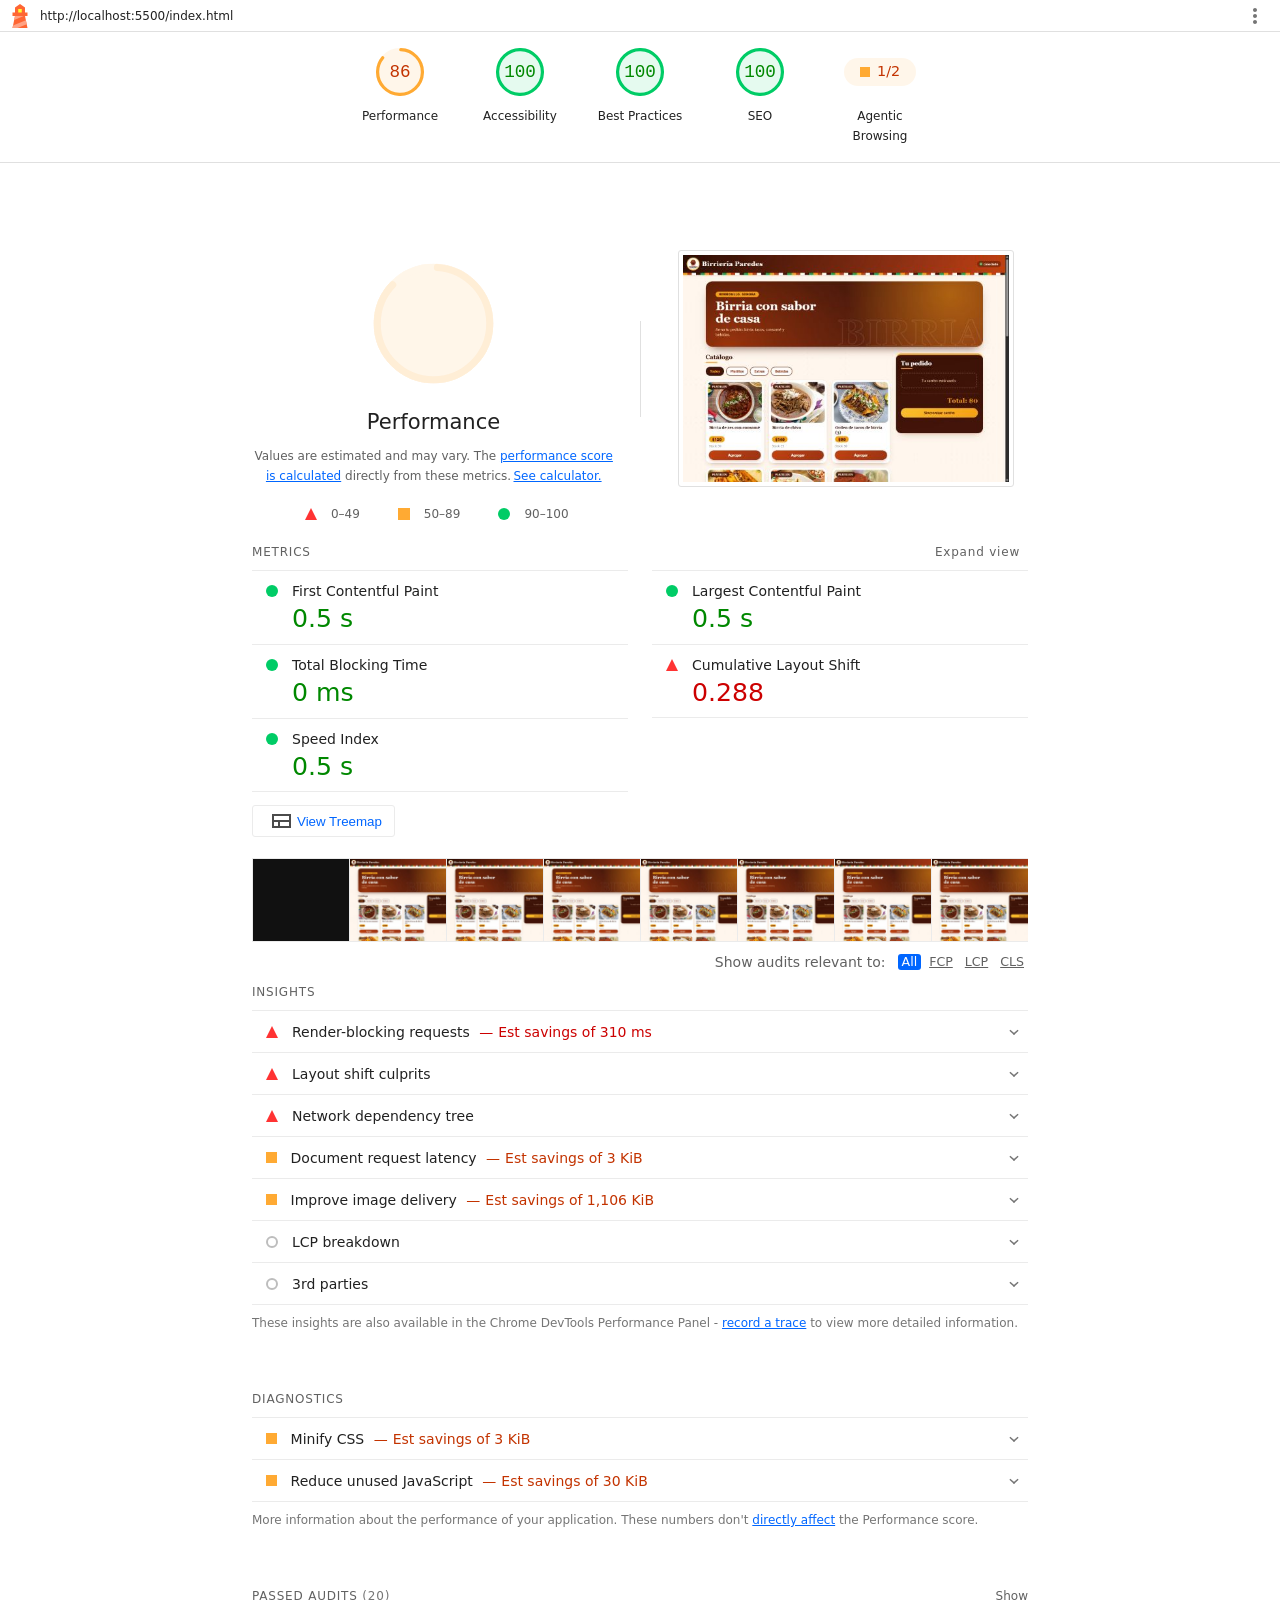
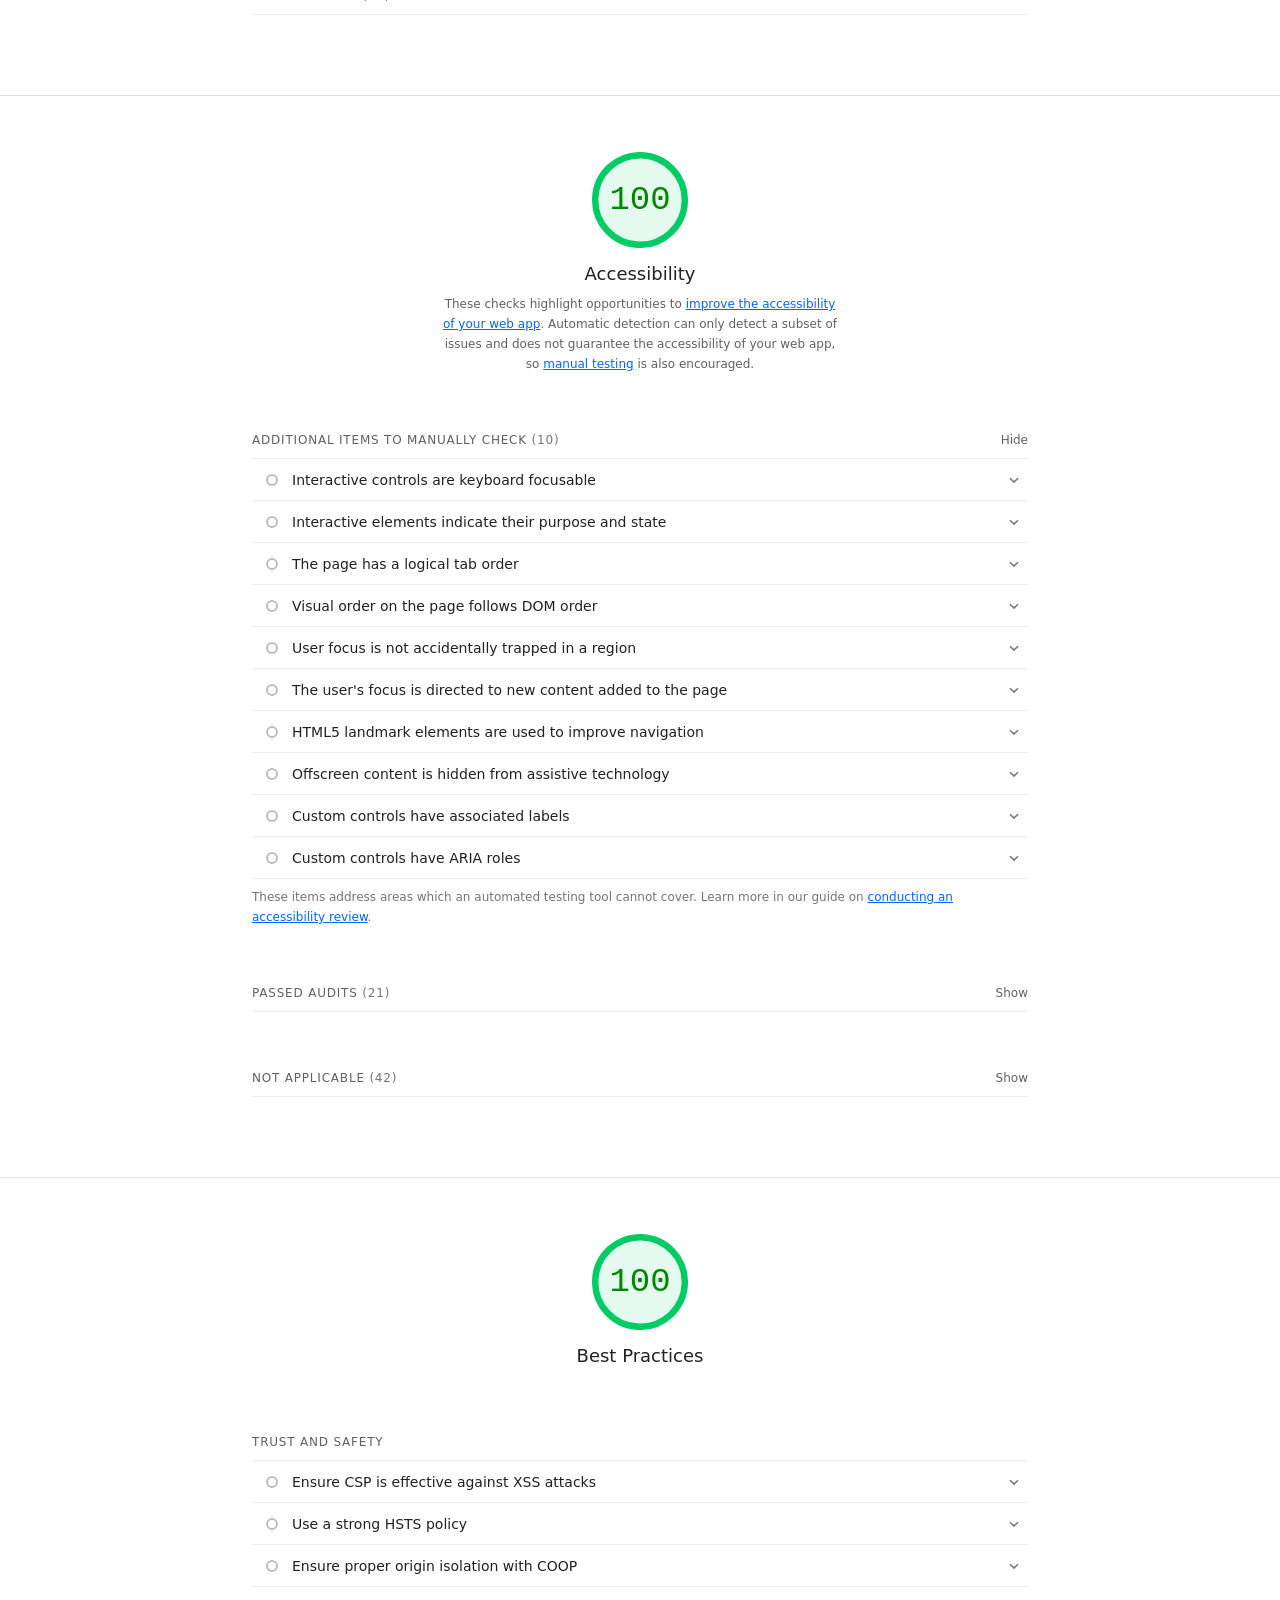
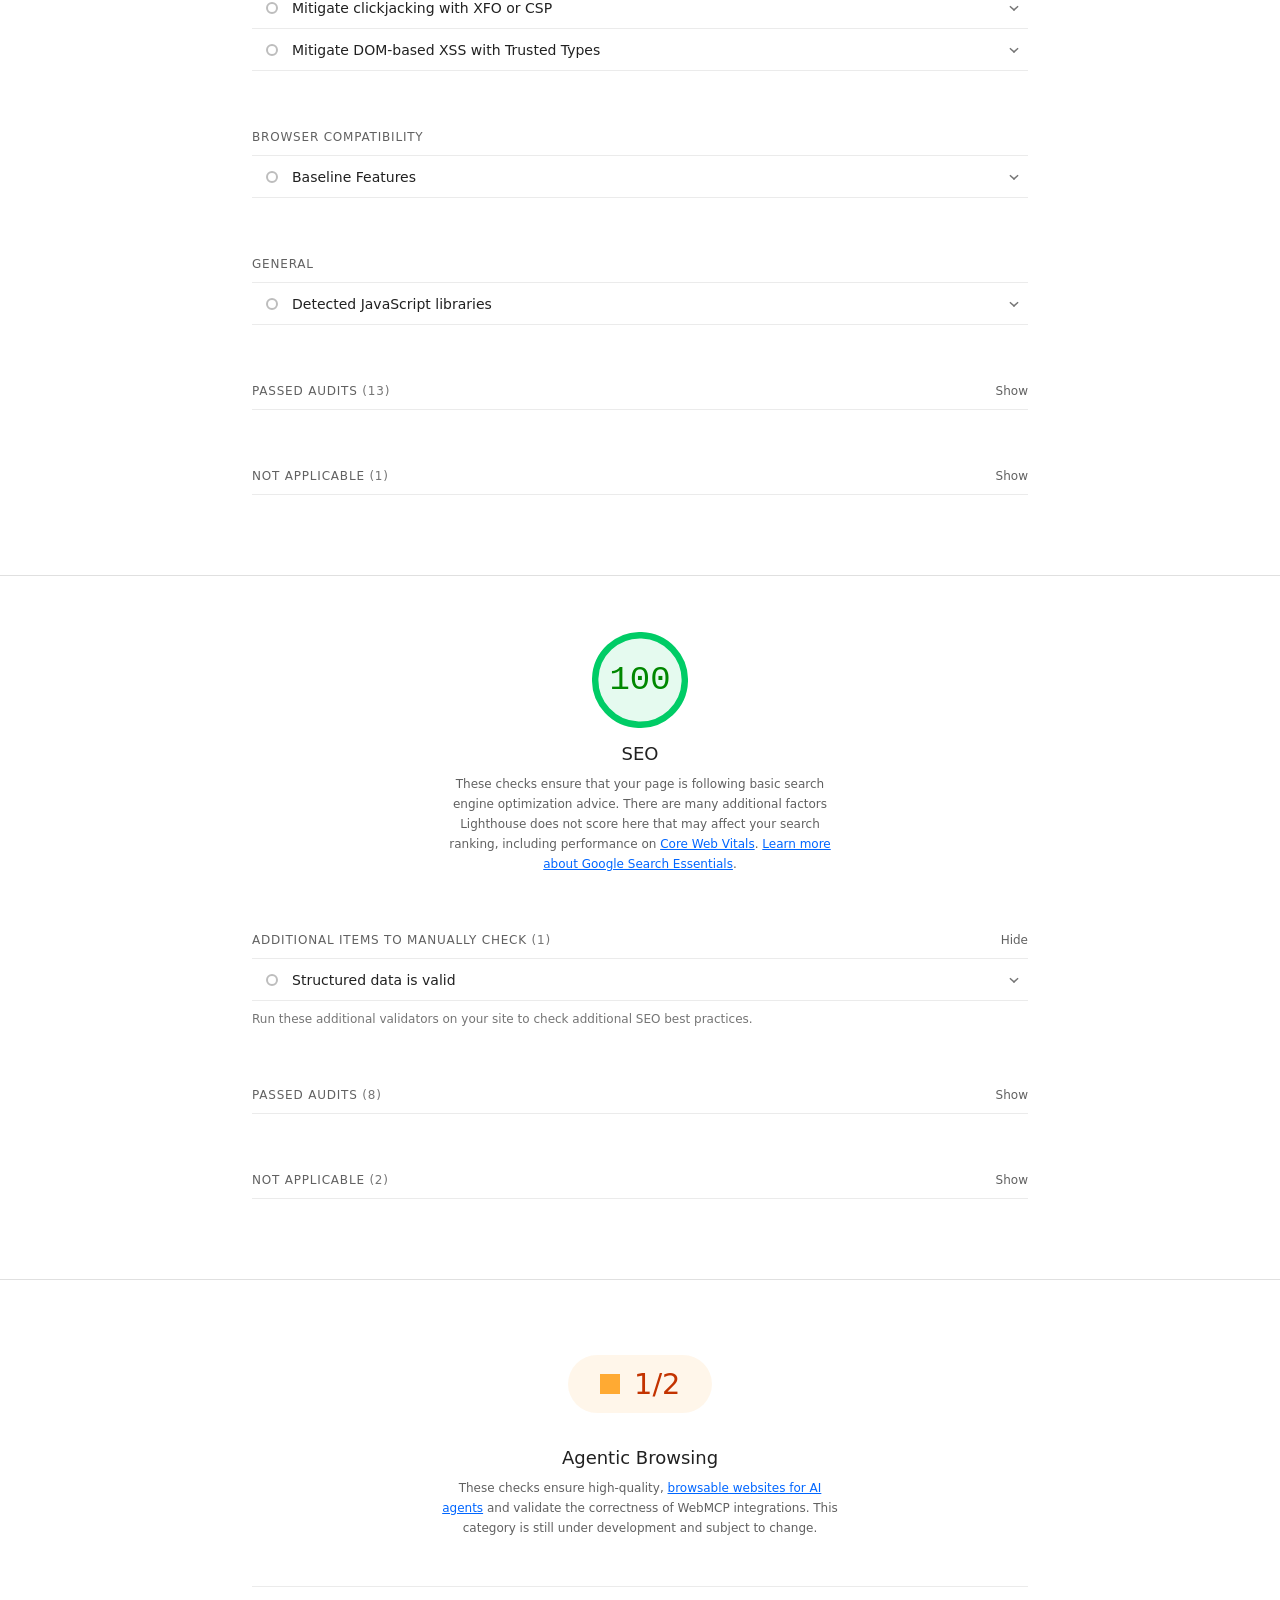
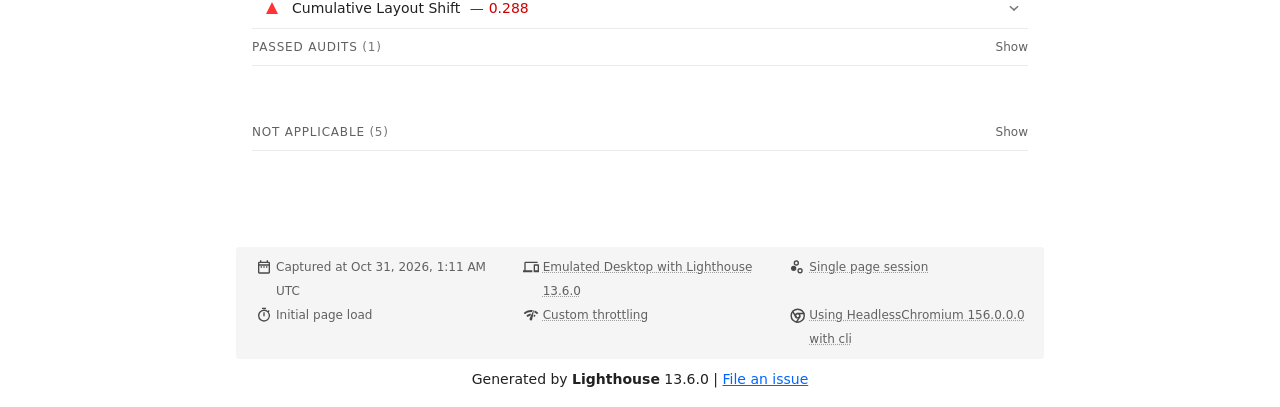
==== docs/lighthouse-escritorio.html @ 7cceaadb "Avance 4 - PAREDES MIRANDA BRYAN HUMBERTO: reportes de Lighthouse en celular y escritorio" ====
<!--
@license
Copyright 2018 Google LLC
SPDX-License-Identifier: Apache-2.0
-->
<!doctype html>
<html lang="en">
<head>
  <meta charset="utf-8">
  <meta name="viewport" content="width=device-width, initial-scale=1, minimum-scale=1">
  <link rel="icon" href='data:image/svg+xml;utf8,<svg fill="none" xmlns="http://www.w3.org/2000/svg" viewBox="0 0 48 48"><path d="m14 7 10-7 10 7v10h5v7h-5l5 24H9l5-24H9v-7h5V7Z" fill="%23F63"/><path d="M31.561 24H14l-1.689 8.105L31.561 24ZM18.983 48H9l1.022-4.907L35.723 32.27l1.663 7.98L18.983 48Z" fill="%23FFA385"/><path fill="%23FF3" d="M20.5 10h7v7h-7z"/></svg>'>
  <title>Lighthouse Report</title>
  <style>body {margin: 0}</style>
</head>
<body>
  <noscript>Lighthouse report requires JavaScript. Please enable.</noscript>

  <div id="lh-log"></div>

  <script>window.__LIGHTHOUSE_JSON__ = {"lighthouseVersion":"13.6.0","requestedUrl":"http://localhost:5500/index.html","mainDocumentUrl":"http://localhost:5500/index.html","finalDisplayedUrl":"http://localhost:5500/index.html","finalUrl":"http://localhost:5500/index.html","fetchTime":"2026-10-31T01:11:30.238Z","gatherMode":"navigation","runWarnings":[],"userAgent":"Mozilla/5.0 (Windows NT 10.0; Win64; x64) AppleWebKit/537.36 (KHTML, like Gecko) HeadlessChrome/156.0.0.0 Safari/537.36","environment":{"networkUserAgent":"Mozilla/5.0 (Macintosh; Intel Mac OS X 10_15_7) AppleWebKit/537.36 (KHTML, like Gecko) Chrome/156.0.0.0 Safari/537.36","hostUserAgent":"Mozilla/5.0 (Windows NT 10.0; Win64; x64) AppleWebKit/537.36 (KHTML, like Gecko) HeadlessChrome/156.0.0.0 Safari/537.36","benchmarkIndex":3182.5,"credits":{"axe-core":"4.14.0","ard":"0.91 (f073b1e)"}},"audits":{"is-on-https":{"id":"is-on-https","title":"Uses HTTPS","description":"All sites should be protected with HTTPS, even ones that don't handle sensitive data. This includes avoiding [mixed content](https://developers.google.com/web/fundamentals/security/prevent-mixed-content/what-is-mixed-content), where some resources are loaded over HTTP despite the initial request being served over HTTPS. HTTPS prevents intruders from tampering with or passively listening in on the communications between your app and your users, and is a prerequisite for HTTP/2 and many new web platform APIs. [Learn more about HTTPS](https://developer.chrome.com/docs/lighthouse/pwa/is-on-https/).","score":1,"scoreDisplayMode":"binary","details":{"type":"table","headings":[{"key":"url","valueType":"url","label":"Insecure URL"},{"key":"resolution","valueType":"text","label":"Request Resolution"}],"items":[]}},"redirects-http":{"id":"redirects-http","title":"Redirects HTTP traffic to HTTPS","description":"Make sure that you redirect all HTTP traffic to HTTPS in order to enable secure web features for all your users. [Learn more](https://developer.chrome.com/docs/lighthouse/pwa/redirects-http/).","score":null,"scoreDisplayMode":"notApplicable"},"first-contentful-paint":{"id":"first-contentful-paint","title":"First Contentful Paint","description":"First Contentful Paint marks the time at which the first text or image is painted. [Learn more about the First Contentful Paint metric](https://developer.chrome.com/docs/lighthouse/performance/first-contentful-paint/).","score":1,"scoreDisplayMode":"numeric","numericValue":492.77880000000005,"numericUnit":"millisecond","displayValue":"0.5 s","scoringOptions":{"p10":934,"median":1600}},"largest-contentful-paint":{"id":"largest-contentful-paint","title":"Largest Contentful Paint","description":"Largest Contentful Paint marks the time at which the largest text or image is painted. [Learn more about the Largest Contentful Paint metric](https://developer.chrome.com/docs/lighthouse/performance/lighthouse-largest-contentful-paint/)","score":1,"scoreDisplayMode":"numeric","numericValue":492.77880000000005,"numericUnit":"millisecond","displayValue":"0.5 s","scoringOptions":{"p10":1200,"median":2400}},"speed-index":{"id":"speed-index","title":"Speed Index","description":"Speed Index shows how quickly the contents of a page are visibly populated. [Learn more about the Speed Index metric](https://developer.chrome.com/docs/lighthouse/performance/speed-index/).","score":1,"scoreDisplayMode":"numeric","numericValue":492.79566125189876,"numericUnit":"millisecond","displayValue":"0.5 s","scoringOptions":{"p10":1311,"median":2300}},"screenshot-thumbnails":{"id":"screenshot-thumbnails","title":"Screenshot Thumbnails","description":"This is what the load of your site looked like.","score":1,"scoreDisplayMode":"informative","details":{"type":"filmstrip","scale":3000,"items":[{"timing":375,"timestamp":74925740982,"data":"[data-uri]"},{"timing":750,"timestamp":74926115982,"data":"[data-uri]"},{"timing":1125,"timestamp":74926490982,"data":"[data-uri]"},{"timing":1500,"timestamp":74926865982,"data":"[data-uri]"},{"timing":1875,"timestamp":74927240982,"data":"[data-uri]"},{"timing":2250,"timestamp":74927615982,"data":"[data-uri]"},{"timing":2625,"timestamp":74927990982,"data":"[data-uri]"},{"timing":3000,"timestamp":74928365982,"data":"[data-uri]"}]}},"final-screenshot":{"id":"final-screenshot","title":"Final Screenshot","description":"The last screenshot captured of the pageload.","score":1,"scoreDisplayMode":"informative","details":{"type":"screenshot","timing":602,"timestamp":74925967998,"data":"[data-uri]"}},"total-blocking-time":{"id":"total-blocking-time","title":"Total Blocking Time","description":"Sum of all time periods between FCP and Time to Interactive, when task length exceeded 50ms, expressed in milliseconds. [Learn more about the Total Blocking Time metric](https://developer.chrome.com/docs/lighthouse/performance/lighthouse-total-blocking-time/).","score":1,"scoreDisplayMode":"numeric","numericValue":0,"numericUnit":"millisecond","displayValue":"0 ms","scoringOptions":{"p10":150,"median":350}},"max-potential-fid":{"id":"max-potential-fid","title":"Max Potential First Input Delay","description":"The maximum potential First Input Delay that your users could experience is the duration of the longest task. [Learn more about the Maximum Potential First Input Delay metric](https://developer.chrome.com/docs/lighthouse/performance/lighthouse-max-potential-fid/).","score":1,"scoreDisplayMode":"numeric","numericValue":17,"numericUnit":"millisecond","displayValue":"20 ms"},"cumulative-layout-shift":{"id":"cumulative-layout-shift","title":"Cumulative Layout Shift","description":"Cumulative Layout Shift measures the movement of visible elements within the viewport. [Learn more about the Cumulative Layout Shift metric](https://web.dev/articles/cls).","score":0.42,"scoreDisplayMode":"numeric","numericValue":0.2875017929715515,"numericUnit":"unitless","displayValue":"0.288","scoringOptions":{"p10":0.1,"median":0.25},"details":{"type":"debugdata","items":[{"cumulativeLayoutShiftMainFrame":0.2875017929715515,"newEngineResult":{"cumulativeLayoutShift":0.2875017929715515,"cumulativeLayoutShiftMainFrame":0.2875017929715515},"newEngineResultDiffered":false}]}},"errors-in-console":{"id":"errors-in-console","title":"No browser errors logged to the console","description":"Errors logged to the console indicate unresolved problems. They can come from network request failures and other browser concerns. [Learn more about this errors in console diagnostic audit](https://developer.chrome.com/docs/lighthouse/best-practices/errors-in-console/)","score":1,"scoreDisplayMode":"binary","details":{"type":"table","headings":[{"key":"sourceLocation","valueType":"source-location","label":"Source"},{"key":"description","valueType":"code","label":"Description"}],"items":[]}},"server-response-time":{"id":"server-response-time","title":"Initial server response time was short","description":"Keep the server response time for the main document short because all other requests depend on it. [Learn more about the Time to First Byte metric](https://developer.chrome.com/docs/lighthouse/performance/time-to-first-byte/).","score":1,"scoreDisplayMode":"metricSavings","numericValue":1,"numericUnit":"millisecond","displayValue":"Root document took 0 ms","metricSavings":{"FCP":0,"LCP":0},"details":{"type":"opportunity","headings":[{"key":"url","valueType":"url","label":"URL"},{"key":"responseTime","valueType":"timespanMs","label":"Time Spent"}],"items":[{"url":"http://localhost:5500/index.html","responseTime":1}],"overallSavingsMs":0},"guidanceLevel":1},"interactive":{"id":"interactive","title":"Time to Interactive","description":"Time to Interactive is the amount of time it takes for the page to become fully interactive. [Learn more about the Time to Interactive metric](https://developer.chrome.com/docs/lighthouse/performance/interactive/).","score":1,"scoreDisplayMode":"numeric","numericValue":492.7788000000001,"numericUnit":"millisecond","displayValue":"0.5 s"},"user-timings":{"id":"user-timings","title":"User Timing marks and measures","description":"Consider instrumenting your app with the User Timing API to measure your app's real-world performance during key user experiences. [Learn more about User Timing marks](https://developer.chrome.com/docs/lighthouse/performance/user-timings/).","score":null,"scoreDisplayMode":"notApplicable","details":{"type":"table","headings":[{"key":"name","valueType":"text","label":"Name"},{"key":"timingType","valueType":"text","label":"Type"},{"key":"startTime","valueType":"ms","granularity":0.01,"label":"Start Time"},{"key":"duration","valueType":"ms","granularity":0.01,"label":"Duration"}],"items":[]},"guidanceLevel":2},"redirects":{"id":"redirects","title":"Avoid multiple page redirects","description":"Redirects introduce additional delays before the page can be loaded. [Learn how to avoid page redirects](https://developer.chrome.com/docs/lighthouse/performance/redirects/).","score":1,"scoreDisplayMode":"metricSavings","numericValue":0,"numericUnit":"millisecond","displayValue":"","metricSavings":{"LCP":0,"FCP":0},"details":{"type":"opportunity","headings":[],"items":[],"overallSavingsMs":0},"guidanceLevel":2},"image-aspect-ratio":{"id":"image-aspect-ratio","title":"Displays images with correct aspect ratio","description":"Image display dimensions should match natural aspect ratio. [Learn more about image aspect ratio](https://developer.chrome.com/docs/lighthouse/best-practices/image-aspect-ratio/).","score":1,"scoreDisplayMode":"binary","details":{"type":"table","headings":[{"key":"node","valueType":"node","label":""},{"key":"url","valueType":"url","label":"URL"},{"key":"displayedAspectRatio","valueType":"text","label":"Aspect Ratio (Displayed)"},{"key":"actualAspectRatio","valueType":"text","label":"Aspect Ratio (Actual)"}],"items":[]}},"image-size-responsive":{"id":"image-size-responsive","title":"Serves images with appropriate resolution","description":"Image natural dimensions should be proportional to the display size and the pixel ratio to maximize image clarity. [Learn how to provide responsive images](https://web.dev/articles/serve-responsive-images).","score":1,"scoreDisplayMode":"binary","details":{"type":"table","headings":[{"key":"node","valueType":"node","label":""},{"key":"url","valueType":"url","label":"URL"},{"key":"displayedSize","valueType":"text","label":"Displayed size"},{"key":"actualSize","valueType":"text","label":"Actual size"},{"key":"expectedSize","valueType":"text","label":"Expected size"}],"items":[]}},"deprecations":{"id":"deprecations","title":"Avoids deprecated APIs","description":"Deprecated APIs will eventually be removed from the browser. [Learn more about deprecated APIs](https://developer.chrome.com/docs/lighthouse/best-practices/deprecations/).","score":1,"scoreDisplayMode":"binary","details":{"type":"table","headings":[{"key":"value","valueType":"text","label":"Deprecation / Warning"},{"key":"source","valueType":"source-location","label":"Source"}],"items":[]}},"third-party-cookies":{"id":"third-party-cookies","title":"Avoids third-party cookies","description":"Third-party cookies may be blocked in some contexts. [Learn more about preparing for third-party cookie restrictions](https://privacysandbox.google.com/cookies/prepare/overview).","score":1,"scoreDisplayMode":"binary","details":{"type":"table","headings":[{"key":"name","valueType":"text","label":"Name"},{"key":"url","valueType":"url","label":"URL"}],"items":[]}},"mainthread-work-breakdown":{"id":"mainthread-work-breakdown","title":"Minimizes main-thread work","description":"Consider reducing the time spent parsing, compiling and executing JS. You may find delivering smaller JS payloads helps with this. [Learn how to minimize main-thread work](https://developer.chrome.com/docs/lighthouse/performance/mainthread-work-breakdown/)","score":1,"scoreDisplayMode":"metricSavings","numericValue":152.61800000000017,"numericUnit":"millisecond","displayValue":"0.2 s","metricSavings":{"TBT":0},"details":{"type":"table","headings":[{"key":"groupLabel","valueType":"text","label":"Category"},{"key":"duration","valueType":"ms","granularity":1,"label":"Time Spent"}],"items":[{"group":"other","groupLabel":"Other","duration":63.13600000000015},{"group":"styleLayout","groupLabel":"Style & Layout","duration":34.181},{"group":"scriptEvaluation","groupLabel":"Script Evaluation","duration":33.597000000000016},{"group":"paintCompositeRender","groupLabel":"Rendering","duration":9.442000000000004},{"group":"parseHTML","groupLabel":"Parse HTML & CSS","duration":8.500999999999996},{"group":"scriptParseCompile","groupLabel":"Script Parsing & Compilation","duration":3.760999999999999}],"sortedBy":["duration"]},"guidanceLevel":1},"bootup-time":{"id":"bootup-time","title":"JavaScript execution time","description":"Consider reducing the time spent parsing, compiling, and executing JS. You may find delivering smaller JS payloads helps with this. [Learn how to reduce Javascript execution time](https://developer.chrome.com/docs/lighthouse/performance/bootup-time/).","score":1,"scoreDisplayMode":"metricSavings","numericValue":15.701999999999998,"numericUnit":"millisecond","displayValue":"0.0 s","metricSavings":{"TBT":0},"details":{"type":"table","headings":[{"key":"url","valueType":"url","label":"URL"},{"key":"total","granularity":1,"valueType":"ms","label":"Total CPU Time"},{"key":"scripting","granularity":1,"valueType":"ms","label":"Script Evaluation"},{"key":"scriptParseCompile","granularity":1,"valueType":"ms","label":"Script Parse"}],"items":[{"url":"http://localhost:5500/index.html","total":64.468,"scripting":7.085999999999999,"scriptParseCompile":0.403},{"url":"Unattributable","total":57.27300000000015,"scripting":8.213,"scriptParseCompile":0}],"summary":{"wastedMs":15.701999999999998},"sortedBy":["total"]},"guidanceLevel":1},"diagnostics":{"id":"diagnostics","title":"Diagnostics","description":"Collection of useful page vitals.","score":1,"scoreDisplayMode":"informative","details":{"type":"debugdata","items":[{"numRequests":29,"numScripts":6,"numStylesheets":2,"numFonts":0,"numTasks":538,"numTasksOver10ms":3,"numTasksOver25ms":1,"numTasksOver50ms":0,"numTasksOver100ms":0,"numTasksOver500ms":0,"rtt":0.06255,"throughput":189709336.493971,"maxRtt":38.018,"maxServerLatency":13.100000000000001,"totalByteWeight":1308781,"totalTaskTime":152.618,"mainDocumentTransferSize":5152}]}},"network-requests":{"id":"network-requests","title":"Network Requests","description":"Lists the network requests that were made during page load.","score":1,"scoreDisplayMode":"informative","details":{"type":"table","headings":[{"key":"url","valueType":"url","label":"URL"},{"key":"protocol","valueType":"text","label":"Protocol"},{"key":"networkRequestTime","valueType":"ms","granularity":1,"label":"Network Request Time"},{"key":"networkEndTime","valueType":"ms","granularity":1,"label":"Network End Time"},{"key":"transferSize","valueType":"bytes","displayUnit":"kb","granularity":1,"label":"Transfer Size"},{"key":"resourceSize","valueType":"bytes","displayUnit":"kb","granularity":1,"label":"Resource Size"},{"key":"statusCode","valueType":"text","label":"Status Code"},{"key":"mimeType","valueType":"text","label":"MIME Type"},{"key":"resourceType","valueType":"text","label":"Resource Type"}],"items":[{"url":"http://localhost:5500/index.html","sessionTargetType":"page","protocol":"http/1.1","cache":"none","rendererStartTime":0,"networkRequestTime":1.4589999914169312,"networkEndTime":3.968999996781349,"finished":true,"transferSize":5152,"resourceSize":4858,"statusCode":200,"mimeType":"text/html","resourceType":"Document","priority":"VeryHigh","experimentalFromMainFrame":true,"entity":"localhost"},{"url":"http://localhost:5500/css/estilos.css","sessionTargetType":"page","protocol":"http/1.1","cache":"none","rendererStartTime":17.27199998497963,"networkRequestTime":21.99999998509884,"networkEndTime":29.045999988913536,"finished":true,"transferSize":12326,"resourceSize":12031,"statusCode":200,"mimeType":"text/css","resourceType":"Stylesheet","priority":"VeryHigh","experimentalFromMainFrame":true,"entity":"localhost"},{"url":"https://cdnjs.cloudflare.com/ajax/libs/leaflet/1.9.4/leaflet.min.css","sessionTargetType":"page","protocol":"h3","cache":"none","rendererStartTime":17.931999996304512,"networkRequestTime":22.54899999499321,"networkEndTime":133.55399999022484,"finished":true,"transferSize":2873,"resourceSize":10879,"statusCode":200,"mimeType":"text/css","resourceType":"Stylesheet","priority":"VeryHigh","experimentalFromMainFrame":true,"entity":"Cloudflare CDN"},{"url":"http://localhost:5500/img/logo.png","sessionTargetType":"page","protocol":"http/1.1","cache":"none","rendererStartTime":18.08900000154972,"networkRequestTime":22.773999989032745,"networkEndTime":36.29999998211861,"finished":true,"transferSize":97263,"resourceSize":96981,"statusCode":200,"mimeType":"image/png","resourceType":"Image","priority":"Medium","experimentalFromMainFrame":true,"entity":"localhost"},{"url":"http://localhost:5500/js/carrito.js","sessionTargetType":"page","protocol":"http/1.1","cache":"none","rendererStartTime":18.320999994874,"networkRequestTime":23.020999997854233,"networkEndTime":36.17499999701977,"finished":true,"transferSize":5089,"resourceSize":4781,"statusCode":200,"mimeType":"application/javascript","resourceType":"Script","priority":"Medium","experimentalFromMainFrame":true,"entity":"localhost"},{"url":"http://localhost:5500/js/csr.js","sessionTargetType":"page","protocol":"http/1.1","cache":"none","rendererStartTime":18.451999992132187,"networkRequestTime":29.251999989151955,"networkEndTime":52.50299999117851,"finished":true,"transferSize":3052,"resourceSize":2745,"statusCode":200,"mimeType":"application/javascript","resourceType":"Script","priority":"Medium","experimentalFromMainFrame":true,"entity":"localhost"},{"url":"http://localhost:5500/js/notificaciones.js","sessionTargetType":"page","protocol":"http/1.1","cache":"none","rendererStartTime":18.690999999642372,"networkRequestTime":29.585999995470047,"networkEndTime":53.75399997830391,"finished":true,"transferSize":1768,"resourceSize":1461,"statusCode":200,"mimeType":"application/javascript","resourceType":"Script","priority":"Medium","experimentalFromMainFrame":true,"entity":"localhost"},{"url":"https://cdnjs.cloudflare.com/ajax/libs/leaflet/1.9.4/leaflet.min.js","sessionTargetType":"page","protocol":"h3","cache":"none","rendererStartTime":18.747999995946884,"networkRequestTime":29.73199999332428,"networkEndTime":132.95799998939037,"finished":true,"transferSize":37533,"resourceSize":147171,"statusCode":200,"mimeType":"application/javascript","resourceType":"Script","priority":"Medium","experimentalFromMainFrame":true,"entity":"Cloudflare CDN"},{"url":"http://localhost:5500/js/geolocalizacion.js","sessionTargetType":"page","protocol":"http/1.1","cache":"none","rendererStartTime":18.83499999344349,"networkRequestTime":29.83399999141693,"networkEndTime":53.92899999022484,"finished":true,"transferSize":5479,"resourceSize":5171,"statusCode":200,"mimeType":"application/javascript","resourceType":"Script","priority":"Medium","experimentalFromMainFrame":true,"entity":"localhost"},{"url":"http://localhost:5500/js/app.js","sessionTargetType":"page","protocol":"http/1.1","cache":"none","rendererStartTime":18.88400000333786,"networkRequestTime":29.95099999010563,"networkEndTime":53.65499998629093,"finished":true,"transferSize":930,"resourceSize":624,"statusCode":200,"mimeType":"application/javascript","resourceType":"Script","priority":"Medium","experimentalFromMainFrame":true,"entity":"localhost"},{"url":"http://localhost:5500/manifest.json","sessionTargetType":"page","protocol":"http/1.1","cache":"none","rendererStartTime":36.380999997258186,"networkRequestTime":36.7039999961853,"networkEndTime":63.22299998998642,"finished":true,"transferSize":977,"resourceSize":677,"statusCode":200,"mimeType":"application/json","resourceType":"Manifest","priority":"Medium","experimentalFromMainFrame":true,"entity":"localhost"},{"url":"http://localhost:5500/catalogo.json","sessionTargetType":"page","protocol":"http/1.1","cache":"none","rendererStartTime":174.44399999082088,"networkRequestTime":174.9469999819994,"networkEndTime":178.70299999415874,"finished":true,"transferSize":2282,"resourceSize":1981,"statusCode":200,"mimeType":"application/json","resourceType":"Fetch","priority":"High","experimentalFromMainFrame":true,"entity":"localhost"},{"url":"http://localhost:5500/icons/icon-192.png","sessionTargetType":"page","protocol":"http/1.1","cache":"none","rendererStartTime":211.58599999547005,"networkRequestTime":212.09699998795986,"networkEndTime":215.4489999860525,"finished":true,"transferSize":14371,"resourceSize":14090,"statusCode":200,"mimeType":"image/png","resourceType":"Other","priority":"High","experimentalFromMainFrame":true,"entity":"localhost"},{"url":"http://localhost:5500/icons/icon-192.png","sessionTargetType":"page","protocol":"http/1.1","cache":"none","rendererStartTime":211.90999999642372,"networkRequestTime":212.3269999921322,"networkEndTime":216.62699998915195,"finished":true,"transferSize":243,"resourceSize":14090,"statusCode":200,"mimeType":"image/png","resourceType":"Other","priority":"High","experimentalFromMainFrame":true,"entity":"localhost"},{"url":"http://localhost:5500/img/birria-res.jpg","sessionTargetType":"page","protocol":"http/1.1","cache":"none","rendererStartTime":402.13400000333786,"networkRequestTime":402.5059999972582,"networkEndTime":425.4869999885559,"finished":true,"transferSize":159311,"resourceSize":159027,"statusCode":200,"mimeType":"image/jpeg","resourceType":"Image","priority":"High","experimentalFromMainFrame":true,"entity":"localhost"},{"url":"http://localhost:5500/img/birria-chivo.jpg","sessionTargetType":"page","protocol":"http/1.1","cache":"none","rendererStartTime":402.2319999784231,"networkRequestTime":402.70099999010563,"networkEndTime":425.3229999989271,"finished":true,"transferSize":152295,"resourceSize":152011,"statusCode":200,"mimeType":"image/jpeg","resourceType":"Image","priority":"High","experimentalFromMainFrame":true,"entity":"localhost"},{"url":"http://localhost:5500/img/tacos-birria.jpg","sessionTargetType":"page","protocol":"http/1.1","cache":"none","rendererStartTime":402.27399998903275,"networkRequestTime":403.4739999771118,"networkEndTime":406.3559999912977,"finished":true,"transferSize":243,"resourceSize":63202,"statusCode":200,"mimeType":"image/jpeg","resourceType":"Image","priority":"Low","experimentalFromMainFrame":true,"entity":"localhost"},{"url":"http://localhost:5500/img/quesabirria.jpg","sessionTargetType":"page","protocol":"http/1.1","cache":"none","rendererStartTime":402.3239999860525,"networkRequestTime":403.6369999945164,"networkEndTime":424.4849999845028,"finished":true,"transferSize":243,"resourceSize":51642,"statusCode":200,"mimeType":"image/jpeg","resourceType":"Image","priority":"High","experimentalFromMainFrame":true,"entity":"localhost"},{"url":"http://localhost:5500/img/tacos-dorados.jpg","sessionTargetType":"page","protocol":"http/1.1","cache":"none","rendererStartTime":402.3589999973774,"networkRequestTime":403.7660000026226,"networkEndTime":406.6299999952316,"finished":true,"transferSize":243,"resourceSize":59510,"statusCode":200,"mimeType":"image/jpeg","resourceType":"Image","priority":"Low","experimentalFromMainFrame":true,"entity":"localhost"},{"url":"http://localhost:5500/img/mulita.jpg","sessionTargetType":"page","protocol":"http/1.1","cache":"none","rendererStartTime":402.40499998629093,"networkRequestTime":403.8939999938011,"networkEndTime":410.71299999952316,"finished":true,"transferSize":30407,"resourceSize":30125,"statusCode":200,"mimeType":"image/jpeg","resourceType":"Image","priority":"High","experimentalFromMainFrame":true,"entity":"localhost"},{"url":"http://localhost:5500/img/burrito-birria.jpg","sessionTargetType":"page","protocol":"http/1.1","cache":"none","rendererStartTime":402.45299999415874,"networkRequestTime":406.54799999296665,"networkEndTime":432.3839999884367,"finished":true,"transferSize":43307,"resourceSize":43025,"statusCode":200,"mimeType":"image/jpeg","resourceType":"Image","priority":"Low","experimentalFromMainFrame":true,"entity":"localhost"},{"url":"http://localhost:5500/img/torta-birria.jpg","sessionTargetType":"page","protocol":"http/1.1","cache":"none","rendererStartTime":402.5389999896288,"networkRequestTime":406.7999999821186,"networkEndTime":410.97999998927116,"finished":true,"transferSize":243,"resourceSize":60332,"statusCode":200,"mimeType":"image/jpeg","resourceType":"Image","priority":"Low","experimentalFromMainFrame":true,"entity":"localhost"},{"url":"http://localhost:5500/img/consome.jpg","sessionTargetType":"page","protocol":"http/1.1","cache":"none","rendererStartTime":402.63799999654293,"networkRequestTime":410.90899999439716,"networkEndTime":438.766999989748,"finished":true,"transferSize":224115,"resourceSize":223831,"statusCode":200,"mimeType":"image/jpeg","resourceType":"Image","priority":"Low","experimentalFromMainFrame":true,"entity":"localhost"},{"url":"http://localhost:5500/img/frijoles-charros.jpg","sessionTargetType":"page","protocol":"http/1.1","cache":"none","rendererStartTime":402.723999992013,"networkRequestTime":411.16699999570847,"networkEndTime":433.74399998784065,"finished":true,"transferSize":59305,"resourceSize":59023,"statusCode":200,"mimeType":"image/jpeg","resourceType":"Image","priority":"Low","experimentalFromMainFrame":true,"entity":"localhost"},{"url":"http://localhost:5500/img/arroz.jpg","sessionTargetType":"page","protocol":"http/1.1","cache":"none","rendererStartTime":402.8830000013113,"networkRequestTime":424.6259999871254,"networkEndTime":434.16200000047684,"finished":true,"transferSize":53751,"resourceSize":53469,"statusCode":200,"mimeType":"image/jpeg","resourceType":"Image","priority":"Low","experimentalFromMainFrame":true,"entity":"localhost"},{"url":"http://localhost:5500/img/horchata.jpg","sessionTargetType":"page","protocol":"http/1.1","cache":"none","rendererStartTime":402.9560000002384,"networkRequestTime":425.5810000002384,"networkEndTime":438.95099999010563,"finished":true,"transferSize":157306,"resourceSize":157022,"statusCode":200,"mimeType":"image/jpeg","resourceType":"Image","priority":"Low","experimentalFromMainFrame":true,"entity":"localhost"},{"url":"http://localhost:5500/img/jamaica.jpg","sessionTargetType":"page","protocol":"http/1.1","cache":"none","rendererStartTime":403.0189999938011,"networkRequestTime":425.6309999972582,"networkEndTime":446.7309999912977,"finished":true,"transferSize":208132,"resourceSize":207848,"statusCode":200,"mimeType":"image/jpeg","resourceType":"Image","priority":"Low","experimentalFromMainFrame":true,"entity":"localhost"},{"url":"http://localhost:5500/img/refresco.jpg","sessionTargetType":"page","protocol":"http/1.1","cache":"none","rendererStartTime":403.07999999821186,"networkRequestTime":432.87699998915195,"networkEndTime":443.3719999939203,"finished":true,"transferSize":244,"resourceSize":82828,"statusCode":200,"mimeType":"image/jpeg","resourceType":"Image","priority":"Low","experimentalFromMainFrame":true,"entity":"localhost"},{"url":"http://localhost:5500/img/cerveza.jpg","sessionTargetType":"page","protocol":"http/1.1","cache":"none","rendererStartTime":403.1659999936819,"networkRequestTime":433.94499999284744,"networkEndTime":443.77199998497963,"finished":true,"transferSize":30298,"resourceSize":30016,"statusCode":200,"mimeType":"image/jpeg","resourceType":"Image","priority":"Low","experimentalFromMainFrame":true,"entity":"localhost"}],"debugData":{"type":"debugdata","networkStartTimeTs":74925366622.00002,"initiators":[{"type":"parser","url":"http://localhost:5500/index.html","lineNumber":11,"columnNumber":48},{"type":"parser","url":"http://localhost:5500/index.html","lineNumber":12,"columnNumber":101},{"type":"parser","url":"http://localhost:5500/index.html","lineNumber":18,"columnNumber":73},{"type":"parser","url":"http://localhost:5500/index.html","lineNumber":74,"columnNumber":30},{"type":"parser","url":"http://localhost:5500/index.html","lineNumber":75,"columnNumber":26},{"type":"parser","url":"http://localhost:5500/index.html","lineNumber":76,"columnNumber":37},{"type":"parser","url":"http://localhost:5500/index.html","lineNumber":77,"columnNumber":84},{"type":"parser","url":"http://localhost:5500/index.html","lineNumber":78,"columnNumber":38},{"type":"parser","url":"http://localhost:5500/index.html","lineNumber":79,"columnNumber":26},{"type":"parser","url":"http://localhost:5500/index.html","lineNumber":74,"columnNumber":39}]}}},"network-rtt":{"id":"network-rtt","title":"Network Round Trip Times","description":"Network round trip times (RTT) have a large impact on performance. If the RTT to an origin is high, it's an indication that servers closer to the user could improve performance. [Learn more about the Round Trip Time](https://hpbn.co/primer-on-latency-and-bandwidth/).","score":1,"scoreDisplayMode":"informative","numericValue":38.018,"numericUnit":"millisecond","displayValue":"40 ms","details":{"type":"table","headings":[{"key":"origin","valueType":"text","label":"URL"},{"key":"rtt","valueType":"ms","granularity":1,"label":"Time Spent"}],"items":[{"origin":"https://cdnjs.cloudflare.com","rtt":38.018},{"origin":"http://localhost:5500","rtt":0.06255}],"sortedBy":["rtt"]}},"network-server-latency":{"id":"network-server-latency","title":"Server Backend Latencies","description":"Server latencies can impact web performance. If the server latency of an origin is high, it's an indication the server is overloaded or has poor backend performance. [Learn more about server response time](https://hpbn.co/primer-on-web-performance/#analyzing-the-resource-waterfall).","score":1,"scoreDisplayMode":"informative","numericValue":13.100000000000001,"numericUnit":"millisecond","displayValue":"10 ms","details":{"type":"table","headings":[{"key":"origin","valueType":"text","label":"URL"},{"key":"serverResponseTime","valueType":"ms","granularity":1,"label":"Time Spent"}],"items":[{"origin":"https://cdnjs.cloudflare.com","serverResponseTime":13.100000000000001},{"origin":"http://localhost:5500","serverResponseTime":5.81245}],"sortedBy":["serverResponseTime"]}},"main-thread-tasks":{"id":"main-thread-tasks","title":"Tasks","description":"Lists the toplevel main thread tasks that executed during page load.","score":1,"scoreDisplayMode":"informative","details":{"type":"table","headings":[{"key":"startTime","valueType":"ms","granularity":1,"label":"Start Time"},{"key":"duration","valueType":"ms","granularity":1,"label":"End Time"}],"items":[{"duration":19.401,"startTime":7.597},{"duration":5.849,"startTime":30.951},{"duration":32.399,"startTime":136.761},{"duration":16.814,"startTime":173.754},{"duration":6.121,"startTime":192.441},{"duration":5.804,"startTime":206.226},{"duration":7.025,"startTime":397.197},{"duration":6.721,"startTime":409.968},{"duration":5.451,"startTime":486.236}]}},"metrics":{"id":"metrics","title":"Metrics","description":"Collects all available metrics.","score":1,"scoreDisplayMode":"informative","numericValue":493,"numericUnit":"millisecond","details":{"type":"debugdata","items":[{"firstContentfulPaint":493,"largestContentfulPaint":493,"interactive":493,"speedIndex":493,"totalBlockingTime":0,"maxPotentialFID":17,"cumulativeLayoutShift":0.2875017929715515,"cumulativeLayoutShiftMainFrame":0.2875017929715515,"timeToFirstByte":126,"observedTimeOrigin":0,"observedTimeOriginTs":74925365982,"observedNavigationStart":0,"observedNavigationStartTs":74925365982,"observedFirstPaint":401,"observedFirstPaintTs":74925766735,"observedFirstContentfulPaint":401,"observedFirstContentfulPaintTs":74925766735,"observedFirstContentfulPaintAllFrames":401,"observedFirstContentfulPaintAllFramesTs":74925766735,"observedLargestContentfulPaint":401,"observedLargestContentfulPaintTs":74925766735,"observedLargestContentfulPaintAllFrames":401,"observedLargestContentfulPaintAllFramesTs":74925766735,"observedTraceEnd":2782,"observedTraceEndTs":74928147722,"observedLoad":204,"observedLoadTs":74925570112,"observedDomContentLoaded":204,"observedDomContentLoadedTs":74925569861,"observedCumulativeLayoutShift":0.2875017929715515,"observedCumulativeLayoutShiftMainFrame":0.2875017929715515,"observedFirstVisualChange":29,"observedFirstVisualChangeTs":74925394982,"observedLastVisualChange":602,"observedLastVisualChangeTs":74925967982,"observedSpeedIndex":436,"observedSpeedIndexTs":74925801656},{"lcpInvalidated":false}]}},"resource-summary":{"id":"resource-summary","title":"Resources Summary","description":"Aggregates all network requests and groups them by type","score":1,"scoreDisplayMode":"informative","details":{"type":"table","headings":[{"key":"label","valueType":"text","label":"Resource Type"},{"key":"requestCount","valueType":"numeric","label":"Requests"},{"key":"transferSize","valueType":"bytes","label":"Transfer Size"}],"items":[{"resourceType":"total","label":"Total","requestCount":29,"transferSize":1308781},{"resourceType":"image","label":"Image","requestCount":16,"transferSize":1216706},{"resourceType":"script","label":"Script","requestCount":6,"transferSize":53851},{"resourceType":"other","label":"Other","requestCount":4,"transferSize":17873},{"resourceType":"stylesheet","label":"Stylesheet","requestCount":2,"transferSize":15199},{"resourceType":"document","label":"Document","requestCount":1,"transferSize":5152},{"resourceType":"media","label":"Media","requestCount":0,"transferSize":0},{"resourceType":"font","label":"Font","requestCount":0,"transferSize":0},{"resourceType":"third-party","label":"Third-party","requestCount":2,"transferSize":40406}]}},"layout-shifts":{"id":"layout-shifts","title":"Avoid large layout shifts","description":"These are the largest layout shifts observed on the page. Each table item represents a single layout shift, and shows the element that shifted the most. Below each item are possible root causes that led to the layout shift. Some of these layout shifts may not be included in the CLS metric value due to [windowing](https://web.dev/articles/cls#what_is_cls). [Learn how to improve CLS](https://web.dev/articles/optimize-cls)","score":0,"scoreDisplayMode":"metricSavings","displayValue":"1 layout shift found","metricSavings":{"CLS":0.28800000000000003},"details":{"type":"table","headings":[{"key":"node","valueType":"node","subItemsHeading":{"key":"extra"},"label":"Element"},{"key":"score","valueType":"numeric","subItemsHeading":{"key":"cause","valueType":"text"},"granularity":0.001,"label":"Layout shift score"}],"items":[{"node":{"type":"node","lhId":"page-0-DIV","path":"1,HTML,1,BODY,2,MAIN,3,DIV","selector":"body > main > div.extras","boundingRect":{"top":2340,"bottom":2553,"left":94,"right":1242,"width":1148,"height":213},"snippet":"\u003cdiv class=\"extras\">","nodeLabel":"Notificaciones\nActivar notificaciones\n\nDistancia a la sucursal\n\nSucursal: Birri…"},"score":0.2875017929715515}]},"guidanceLevel":2},"long-tasks":{"id":"long-tasks","title":"Avoid long main-thread tasks","description":"Lists the longest tasks on the main thread, useful for identifying worst contributors to input delay. [Learn how to avoid long main-thread tasks](https://web.dev/articles/optimize-long-tasks)","score":null,"scoreDisplayMode":"notApplicable","metricSavings":{"TBT":0},"details":{"type":"table","headings":[{"key":"url","valueType":"url","label":"URL"},{"key":"startTime","valueType":"ms","granularity":1,"label":"Start Time"},{"key":"duration","valueType":"ms","granularity":1,"label":"Duration"}],"items":[],"debugData":{"type":"debugdata","urls":[],"tasks":[]}},"guidanceLevel":1},"non-composited-animations":{"id":"non-composited-animations","title":"Avoid non-composited animations","description":"Animations which are not composited can be janky and increase CLS. [Learn how to avoid non-composited animations](https://developer.chrome.com/docs/lighthouse/performance/non-composited-animations/)","score":null,"scoreDisplayMode":"notApplicable","metricSavings":{"CLS":0},"details":{"type":"table","headings":[{"key":"node","valueType":"node","subItemsHeading":{"key":"failureReason","valueType":"text"},"label":"Element"}],"items":[]},"guidanceLevel":2},"unsized-images":{"id":"unsized-images","title":"Image elements have explicit `width` and `height`","description":"Set an explicit width and height on image elements to reduce layout shifts and improve CLS. [Learn how to set image dimensions](https://web.dev/articles/optimize-cls#images_without_dimensions)","score":1,"scoreDisplayMode":"metricSavings","metricSavings":{"CLS":0},"details":{"type":"table","headings":[{"key":"node","valueType":"node","label":""},{"key":"url","valueType":"url","label":"URL"}],"items":[]},"guidanceLevel":4},"valid-source-maps":{"id":"valid-source-maps","title":"Page has valid source maps","description":"Source maps translate minified code to the original source code. This helps developers debug in production. In addition, Lighthouse is able to provide further insights. Consider deploying source maps to take advantage of these benefits. [Learn more about source maps](https://developer.chrome.com/docs/devtools/javascript/source-maps/).","score":1,"scoreDisplayMode":"binary","details":{"type":"table","headings":[{"key":"scriptUrl","valueType":"url","subItemsHeading":{"key":"error"},"label":"URL"},{"key":"sourceMapUrl","valueType":"url","label":"Map URL"}],"items":[]}},"csp-xss":{"id":"csp-xss","title":"Ensure CSP is effective against XSS attacks","description":"A strong Content Security Policy (CSP) significantly reduces the risk of cross-site scripting (XSS) attacks. [Learn how to use a CSP to prevent XSS](https://developer.chrome.com/docs/lighthouse/best-practices/csp-xss/)","score":1,"scoreDisplayMode":"informative","details":{"type":"table","headings":[{"key":"description","valueType":"text","subItemsHeading":{"key":"description"},"label":"Description"},{"key":"directive","valueType":"code","subItemsHeading":{"key":"directive"},"label":"Directive"},{"key":"severity","valueType":"text","subItemsHeading":{"key":"severity"},"label":"Severity"}],"items":[{"severity":"High","description":"No CSP found in enforcement mode"}]}},"has-hsts":{"id":"has-hsts","title":"Use a strong HSTS policy","description":"Deployment of the HSTS header significantly reduces the risk of downgrading HTTP connections and eavesdropping attacks. A rollout in stages, starting with a low max-age is recommended. [Learn more about using a strong HSTS policy.](https://developer.chrome.com/docs/lighthouse/best-practices/has-hsts)","score":1,"scoreDisplayMode":"informative","details":{"type":"table","headings":[{"key":"description","valueType":"text","subItemsHeading":{"key":"description"},"label":"Description"},{"key":"directive","valueType":"code","subItemsHeading":{"key":"directive"},"label":"Directive"},{"key":"severity","valueType":"text","subItemsHeading":{"key":"severity"},"label":"Severity"}],"items":[{"severity":"High","description":"No HSTS header found"}]}},"origin-isolation":{"id":"origin-isolation","title":"Ensure proper origin isolation with COOP","description":"The Cross-Origin-Opener-Policy (COOP) can be used to isolate the top-level window from other documents such as pop-ups. [Learn more about deploying the COOP header.](https://web.dev/articles/why-coop-coep#coop)","score":1,"scoreDisplayMode":"informative","details":{"type":"table","headings":[{"key":"description","valueType":"text","subItemsHeading":{"key":"description"},"label":"Description"},{"key":"directive","valueType":"code","subItemsHeading":{"key":"directive"},"label":"Directive"},{"key":"severity","valueType":"text","subItemsHeading":{"key":"severity"},"label":"Severity"}],"items":[{"description":"No COOP header found","severity":"High"}]}},"clickjacking-mitigation":{"id":"clickjacking-mitigation","title":"Mitigate clickjacking with XFO or CSP","description":"The `X-Frame-Options` (XFO) header or the `frame-ancestors` directive in the `Content-Security-Policy` (CSP) header control where a page can be embedded. These can mitigate clickjacking attacks by blocking some or all sites from embedding the page. [Learn more about mitigating clickjacking](https://developer.chrome.com/docs/lighthouse/best-practices/clickjacking-mitigation).","score":1,"scoreDisplayMode":"informative","details":{"type":"table","headings":[{"key":"description","valueType":"text","subItemsHeading":{"key":"description"},"label":"Description"},{"key":"severity","valueType":"text","subItemsHeading":{"key":"severity"},"label":"Severity"}],"items":[{"severity":"High","description":"No frame control policy found"}]}},"trusted-types-xss":{"id":"trusted-types-xss","title":"Mitigate DOM-based XSS with Trusted Types","description":"The `require-trusted-types-for` directive in the `Content-Security-Policy` (CSP) header instructs user agents to control the data passed to DOM XSS sink functions. [Learn more about mitigating DOM-based XSS with Trusted Types](https://developer.chrome.com/docs/lighthouse/best-practices/trusted-types-xss).","score":1,"scoreDisplayMode":"informative","details":{"type":"table","headings":[{"key":"description","valueType":"text","subItemsHeading":{"key":"description"},"label":"Description"},{"key":"severity","valueType":"text","subItemsHeading":{"key":"severity"},"label":"Severity"}],"items":[{"severity":"High","description":"No `Content-Security-Policy` header with Trusted Types directive found"}]}},"script-treemap-data":{"id":"script-treemap-data","title":"Script Treemap Data","description":"Used for treemap app","score":1,"scoreDisplayMode":"informative","details":{"type":"treemap-data","nodes":[{"name":"http://localhost:5500/js/carrito.js","resourceBytes":4752,"encodedBytes":4781,"unusedBytes":3503},{"name":"http://localhost:5500/js/csr.js","resourceBytes":2733,"encodedBytes":2745,"unusedBytes":666},{"name":"http://localhost:5500/js/notificaciones.js","resourceBytes":1456,"encodedBytes":1461,"unusedBytes":1099},{"name":"https://cdnjs.cloudflare.com/ajax/libs/leaflet/1.9.4/leaflet.min.js","resourceBytes":147171,"encodedBytes":36861,"unusedBytes":122838},{"name":"http://localhost:5500/js/geolocalizacion.js","resourceBytes":5148,"encodedBytes":5171,"unusedBytes":4226},{"name":"http://localhost:5500/js/app.js","resourceBytes":620,"encodedBytes":624,"unusedBytes":0},{"name":"http://localhost:5500/index.html","resourceBytes":1723,"encodedBytes":1723,"unusedBytes":726,"children":[{"name":"(inline) if (\"serviceWor…","resourceBytes":286,"unusedBytes":74},{"name":"(inline) // \u003c![CDATA[  \u003c…","resourceBytes":1437,"unusedBytes":652}]}]}},"accesskeys":{"id":"accesskeys","title":"`[accesskey]` values are unique","description":"Access keys let users quickly focus a part of the page. For proper navigation, each access key must be unique. [Learn more about access keys](https://dequeuniversity.com/rules/axe/4.14/accesskeys).","score":null,"scoreDisplayMode":"notApplicable"},"aria-allowed-attr":{"id":"aria-allowed-attr","title":"`[aria-*]` attributes match their roles","description":"Each ARIA `role` supports a specific subset of `aria-*` attributes. Mismatching these invalidates the `aria-*` attributes. [Learn how to match ARIA attributes to their roles](https://dequeuniversity.com/rules/axe/4.14/aria-allowed-attr).","score":1,"scoreDisplayMode":"binary","details":{"type":"table","headings":[{"key":"node","valueType":"node","subItemsHeading":{"key":"relatedNode","valueType":"node"},"label":"Failing Elements"}],"items":[]}},"aria-allowed-role":{"id":"aria-allowed-role","title":"Uses ARIA roles only on compatible elements","description":"Many HTML elements can only be assigned certain ARIA roles. Using ARIA roles where they are not allowed can interfere with the accessibility of the web page. [Learn more about ARIA roles](https://dequeuniversity.com/rules/axe/4.14/aria-allowed-role).","score":null,"scoreDisplayMode":"notApplicable"},"aria-command-name":{"id":"aria-command-name","title":"`button`, `link`, and `menuitem` elements have accessible names","description":"When an element doesn't have an accessible name, screen readers announce it with a generic name, making it unusable for users who rely on screen readers. [Learn how to make command elements more accessible](https://dequeuniversity.com/rules/axe/4.14/aria-command-name).","score":null,"scoreDisplayMode":"notApplicable"},"aria-conditional-attr":{"id":"aria-conditional-attr","title":"ARIA attributes are used as specified for the element's role","description":"Some ARIA attributes are only allowed on an element under certain conditions. [Learn more about conditional ARIA attributes](https://dequeuniversity.com/rules/axe/4.14/aria-conditional-attr).","score":1,"scoreDisplayMode":"binary","details":{"type":"table","headings":[{"key":"node","valueType":"node","subItemsHeading":{"key":"relatedNode","valueType":"node"},"label":"Failing Elements"}],"items":[]}},"aria-deprecated-role":{"id":"aria-deprecated-role","title":"Deprecated ARIA roles were not used","description":"Deprecated ARIA roles may not be processed correctly by assistive technology. [Learn more about deprecated ARIA roles](https://dequeuniversity.com/rules/axe/4.14/aria-deprecated-role).","score":1,"scoreDisplayMode":"binary","details":{"type":"table","headings":[{"key":"node","valueType":"node","subItemsHeading":{"key":"relatedNode","valueType":"node"},"label":"Failing Elements"}],"items":[]}},"aria-dialog-name":{"id":"aria-dialog-name","title":"Elements with `role=\"dialog\"` or `role=\"alertdialog\"` have accessible names.","description":"ARIA dialog elements without accessible names may prevent screen readers users from discerning the purpose of these elements. [Learn how to make ARIA dialog elements more accessible](https://dequeuniversity.com/rules/axe/4.14/aria-dialog-name).","score":null,"scoreDisplayMode":"notApplicable"},"aria-hidden-body":{"id":"aria-hidden-body","title":"`[aria-hidden=\"true\"]` is not present on the document `\u003cbody>`","description":"Assistive technologies, like screen readers, work inconsistently when `aria-hidden=\"true\"` is set on the document `\u003cbody>`. [Learn how `aria-hidden` affects the document body](https://dequeuniversity.com/rules/axe/4.14/aria-hidden-body).","score":1,"scoreDisplayMode":"binary","details":{"type":"table","headings":[{"key":"node","valueType":"node","subItemsHeading":{"key":"relatedNode","valueType":"node"},"label":"Failing Elements"}],"items":[]}},"aria-hidden-focus":{"id":"aria-hidden-focus","title":"`[aria-hidden=\"true\"]` elements do not contain focusable descendents","description":"Focusable descendents within an `[aria-hidden=\"true\"]` element prevent those interactive elements from being available to users of assistive technologies like screen readers. [Learn how `aria-hidden` affects focusable elements](https://dequeuniversity.com/rules/axe/4.14/aria-hidden-focus).","score":null,"scoreDisplayMode":"notApplicable"},"aria-input-field-name":{"id":"aria-input-field-name","title":"ARIA input fields have accessible names","description":"When an input field doesn't have an accessible name, screen readers announce it with a generic name, making it unusable for users who rely on screen readers. [Learn more about input field labels](https://dequeuniversity.com/rules/axe/4.14/aria-input-field-name).","score":null,"scoreDisplayMode":"notApplicable"},"aria-meter-name":{"id":"aria-meter-name","title":"ARIA `meter` elements have accessible names","description":"When a meter element doesn't have an accessible name, screen readers announce it with a generic name, making it unusable for users who rely on screen readers. [Learn how to name `meter` elements](https://dequeuniversity.com/rules/axe/4.14/aria-meter-name).","score":null,"scoreDisplayMode":"notApplicable"},"aria-progressbar-name":{"id":"aria-progressbar-name","title":"ARIA `progressbar` elements have accessible names","description":"When a `progressbar` element doesn't have an accessible name, screen readers announce it with a generic name, making it unusable for users who rely on screen readers. [Learn how to label `progressbar` elements](https://dequeuniversity.com/rules/axe/4.14/aria-progressbar-name).","score":null,"scoreDisplayMode":"notApplicable"},"aria-prohibited-attr":{"id":"aria-prohibited-attr","title":"Elements use only permitted ARIA attributes","description":"Using ARIA attributes in roles where they are prohibited can mean that important information is not communicated to users of assistive technologies. [Learn more about prohibited ARIA roles](https://dequeuniversity.com/rules/axe/4.14/aria-prohibited-attr).","score":1,"scoreDisplayMode":"binary","details":{"type":"table","headings":[{"key":"node","valueType":"node","subItemsHeading":{"key":"relatedNode","valueType":"node"},"label":"Failing Elements"}],"items":[]}},"aria-required-attr":{"id":"aria-required-attr","title":"`[role]`s have all required `[aria-*]` attributes","description":"Some ARIA roles have required attributes that describe the state of the element to screen readers. [Learn more about roles and required attributes](https://dequeuniversity.com/rules/axe/4.14/aria-required-attr).","score":1,"scoreDisplayMode":"binary","details":{"type":"table","headings":[{"key":"node","valueType":"node","subItemsHeading":{"key":"relatedNode","valueType":"node"},"label":"Failing Elements"}],"items":[]}},"aria-required-children":{"id":"aria-required-children","title":"Elements with an ARIA `[role]` that require children to contain a specific `[role]` have all required children.","description":"Some ARIA parent roles must contain specific child roles to perform their intended accessibility functions. [Learn more about roles and required children elements](https://dequeuniversity.com/rules/axe/4.14/aria-required-children).","score":null,"scoreDisplayMode":"notApplicable"},"aria-required-parent":{"id":"aria-required-parent","title":"`[role]`s are contained by their required parent element","description":"Some ARIA child roles must be contained by specific parent roles to properly perform their intended accessibility functions. [Learn more about ARIA roles and required parent element](https://dequeuniversity.com/rules/axe/4.14/aria-required-parent).","score":null,"scoreDisplayMode":"notApplicable"},"aria-roles":{"id":"aria-roles","title":"`[role]` values are valid","description":"ARIA roles must have valid values in order to perform their intended accessibility functions. [Learn more about valid ARIA roles](https://dequeuniversity.com/rules/axe/4.14/aria-roles).","score":1,"scoreDisplayMode":"binary","details":{"type":"table","headings":[{"key":"node","valueType":"node","subItemsHeading":{"key":"relatedNode","valueType":"node"},"label":"Failing Elements"}],"items":[]}},"aria-text":{"id":"aria-text","title":"Elements with the `role=text` attribute do not have focusable descendents.","description":"Adding `role=text` around a text node split by markup enables VoiceOver to treat it as one phrase, but the element's focusable descendents will not be announced. [Learn more about the `role=text` attribute](https://dequeuniversity.com/rules/axe/4.14/aria-text).","score":null,"scoreDisplayMode":"notApplicable"},"aria-toggle-field-name":{"id":"aria-toggle-field-name","title":"ARIA toggle fields have accessible names","description":"When a toggle field doesn't have an accessible name, screen readers announce it with a generic name, making it unusable for users who rely on screen readers. [Learn more about toggle fields](https://dequeuniversity.com/rules/axe/4.14/aria-toggle-field-name).","score":null,"scoreDisplayMode":"notApplicable"},"aria-tooltip-name":{"id":"aria-tooltip-name","title":"ARIA `tooltip` elements have accessible names","description":"When a tooltip element doesn't have an accessible name, screen readers announce it with a generic name, making it unusable for users who rely on screen readers. [Learn how to name `tooltip` elements](https://dequeuniversity.com/rules/axe/4.14/aria-tooltip-name).","score":null,"scoreDisplayMode":"notApplicable"},"aria-treeitem-name":{"id":"aria-treeitem-name","title":"ARIA `treeitem` elements have accessible names","description":"When a `treeitem` element doesn't have an accessible name, screen readers announce it with a generic name, making it unusable for users who rely on screen readers. [Learn more about labeling `treeitem` elements](https://dequeuniversity.com/rules/axe/4.14/aria-treeitem-name).","score":null,"scoreDisplayMode":"notApplicable"},"aria-valid-attr-value":{"id":"aria-valid-attr-value","title":"`[aria-*]` attributes have valid values","description":"Assistive technologies, like screen readers, can't interpret ARIA attributes with invalid values. [Learn more about valid values for ARIA attributes](https://dequeuniversity.com/rules/axe/4.14/aria-valid-attr-value).","score":1,"scoreDisplayMode":"binary","details":{"type":"table","headings":[{"key":"node","valueType":"node","subItemsHeading":{"key":"relatedNode","valueType":"node"},"label":"Failing Elements"}],"items":[]}},"aria-valid-attr":{"id":"aria-valid-attr","title":"`[aria-*]` attributes are valid and not misspelled","description":"Assistive technologies, like screen readers, can't interpret ARIA attributes with invalid names. [Learn more about valid ARIA attributes](https://dequeuniversity.com/rules/axe/4.14/aria-valid-attr).","score":1,"scoreDisplayMode":"binary","details":{"type":"table","headings":[{"key":"node","valueType":"node","subItemsHeading":{"key":"relatedNode","valueType":"node"},"label":"Failing Elements"}],"items":[]}},"button-name":{"id":"button-name","title":"Buttons have an accessible name","description":"When a button doesn't have an accessible name, screen readers announce it as \"button\", making it unusable for users who rely on screen readers. [Learn how to make buttons more accessible](https://dequeuniversity.com/rules/axe/4.14/button-name).","score":1,"scoreDisplayMode":"binary","details":{"type":"table","headings":[{"key":"node","valueType":"node","subItemsHeading":{"key":"relatedNode","valueType":"node"},"label":"Failing Elements"}],"items":[]}},"bypass":{"id":"bypass","title":"The page contains a heading, skip link, or landmark region","description":"Adding ways to bypass repetitive content lets keyboard users navigate the page more efficiently. [Learn more about bypass blocks](https://dequeuniversity.com/rules/axe/4.14/bypass).","score":null,"scoreDisplayMode":"notApplicable"},"color-contrast":{"id":"color-contrast","title":"Background and foreground colors have a sufficient contrast ratio","description":"Low-contrast text is difficult or impossible for many users to read. [Learn how to provide sufficient color contrast](https://dequeuniversity.com/rules/axe/4.14/color-contrast).","score":1,"scoreDisplayMode":"binary","details":{"type":"table","headings":[{"key":"node","valueType":"node","subItemsHeading":{"key":"relatedNode","valueType":"node"},"label":"Failing Elements"}],"items":[]}},"definition-list":{"id":"definition-list","title":"`\u003cdl>`'s contain only properly-ordered `\u003cdt>` and `\u003cdd>` groups, `\u003cscript>`, `\u003ctemplate>` or `\u003cdiv>` elements.","description":"When definition lists are not properly marked up, screen readers may produce confusing or inaccurate output. [Learn how to structure definition lists correctly](https://dequeuniversity.com/rules/axe/4.14/definition-list).","score":null,"scoreDisplayMode":"notApplicable"},"dlitem":{"id":"dlitem","title":"Definition list items are wrapped in `\u003cdl>` elements","description":"Definition list items (`\u003cdt>` and `\u003cdd>`) must be wrapped in a parent `\u003cdl>` element to ensure that screen readers can properly announce them. [Learn how to structure definition lists correctly](https://dequeuniversity.com/rules/axe/4.14/dlitem).","score":null,"scoreDisplayMode":"notApplicable"},"document-title":{"id":"document-title","title":"Document has a `\u003ctitle>` element","description":"The title gives screen reader users an overview of the page, and search engine users rely on it heavily to determine if a page is relevant to their search. [Learn more about document titles](https://dequeuniversity.com/rules/axe/4.14/document-title).","score":1,"scoreDisplayMode":"binary","details":{"type":"table","headings":[{"key":"node","valueType":"node","subItemsHeading":{"key":"relatedNode","valueType":"node"},"label":"Failing Elements"}],"items":[]}},"duplicate-id-aria":{"id":"duplicate-id-aria","title":"ARIA IDs are unique","description":"The value of an ARIA ID must be unique to prevent other instances from being overlooked by assistive technologies. [Learn how to fix duplicate ARIA IDs](https://dequeuniversity.com/rules/axe/4.14/duplicate-id-aria).","score":null,"scoreDisplayMode":"notApplicable"},"empty-heading":{"id":"empty-heading","title":"All heading elements contain content.","description":"A heading with no content or inaccessible text prevent screen reader users from accessing information on the page's structure. [Learn more about headings](https://dequeuniversity.com/rules/axe/4.14/empty-heading).","score":null,"scoreDisplayMode":"notApplicable"},"form-field-multiple-labels":{"id":"form-field-multiple-labels","title":"No form fields have multiple labels","description":"Form fields with multiple labels can be confusingly announced by assistive technologies like screen readers which use either the first, the last, or all of the labels. [Learn how to use form labels](https://dequeuniversity.com/rules/axe/4.14/form-field-multiple-labels).","score":null,"scoreDisplayMode":"notApplicable"},"frame-title":{"id":"frame-title","title":"`\u003cframe>` or `\u003ciframe>` elements have a title","description":"Screen reader users rely on frame titles to describe the contents of frames. [Learn more about frame titles](https://dequeuniversity.com/rules/axe/4.14/frame-title).","score":null,"scoreDisplayMode":"notApplicable"},"heading-order":{"id":"heading-order","title":"Heading elements appear in a sequentially-descending order","description":"Properly ordered headings that do not skip levels convey the semantic structure of the page, making it easier to navigate and understand when using assistive technologies. [Learn more about heading order](https://dequeuniversity.com/rules/axe/4.14/heading-order).","score":1,"scoreDisplayMode":"binary","details":{"type":"table","headings":[{"key":"node","valueType":"node","subItemsHeading":{"key":"relatedNode","valueType":"node"},"label":"Failing Elements"}],"items":[]}},"html-has-lang":{"id":"html-has-lang","title":"`\u003chtml>` element has a `[lang]` attribute","description":"If a page doesn't specify a `lang` attribute, a screen reader assumes that the page is in the default language that the user chose when setting up the screen reader. If the page isn't actually in the default language, then the screen reader might not announce the page's text correctly. [Learn more about the `lang` attribute](https://dequeuniversity.com/rules/axe/4.14/html-has-lang).","score":1,"scoreDisplayMode":"binary","details":{"type":"table","headings":[{"key":"node","valueType":"node","subItemsHeading":{"key":"relatedNode","valueType":"node"},"label":"Failing Elements"}],"items":[]}},"html-lang-valid":{"id":"html-lang-valid","title":"`\u003chtml>` element has a valid value for its `[lang]` attribute","description":"Specifying a valid [BCP 47 language](https://www.w3.org/International/questions/qa-choosing-language-tags#question) helps screen readers announce text properly. [Learn how to use the `lang` attribute](https://dequeuniversity.com/rules/axe/4.14/html-lang-valid).","score":1,"scoreDisplayMode":"binary","details":{"type":"table","headings":[{"key":"node","valueType":"node","subItemsHeading":{"key":"relatedNode","valueType":"node"},"label":"Failing Elements"}],"items":[]}},"html-xml-lang-mismatch":{"id":"html-xml-lang-mismatch","title":"`\u003chtml>` element has an `[xml:lang]` attribute with the same base language as the `[lang]` attribute.","description":"If the webpage does not specify a consistent language, then the screen reader might not announce the page's text correctly. [Learn more about the `lang` attribute](https://dequeuniversity.com/rules/axe/4.14/html-xml-lang-mismatch).","score":null,"scoreDisplayMode":"notApplicable"},"identical-links-same-purpose":{"id":"identical-links-same-purpose","title":"Identical links have the same purpose.","description":"Links with the same destination should have the same description, to help users understand the link's purpose and decide whether to follow it. [Learn more about identical links](https://dequeuniversity.com/rules/axe/4.14/identical-links-same-purpose).","score":null,"scoreDisplayMode":"notApplicable"},"image-alt":{"id":"image-alt","title":"Image elements have `[alt]` attributes","description":"Informative elements should aim for short, descriptive alternate text. Decorative elements can be ignored with an empty alt attribute. [Learn more about the `alt` attribute](https://dequeuniversity.com/rules/axe/4.14/image-alt).","score":1,"scoreDisplayMode":"binary","details":{"type":"table","headings":[{"key":"node","valueType":"node","subItemsHeading":{"key":"relatedNode","valueType":"node"},"label":"Failing Elements"}],"items":[]}},"image-redundant-alt":{"id":"image-redundant-alt","title":"Image elements do not have `[alt]` attributes that are redundant text.","description":"Informative elements should aim for short, descriptive alternative text. Alternative text that is exactly the same as the text adjacent to the link or image is potentially confusing for screen reader users, because the text will be read twice. [Learn more about the `alt` attribute](https://dequeuniversity.com/rules/axe/4.14/image-redundant-alt).","score":null,"scoreDisplayMode":"notApplicable"},"input-button-name":{"id":"input-button-name","title":"Input buttons have discernible text.","description":"Adding discernable and accessible text to input buttons may help screen reader users understand the purpose of the input button. [Learn more about input buttons](https://dequeuniversity.com/rules/axe/4.14/input-button-name).","score":null,"scoreDisplayMode":"notApplicable"},"input-image-alt":{"id":"input-image-alt","title":"`\u003cinput type=\"image\">` elements have `[alt]` text","description":"When an image is being used as an `\u003cinput>` button, providing alternative text can help screen reader users understand the purpose of the button. [Learn about input image alt text](https://dequeuniversity.com/rules/axe/4.14/input-image-alt).","score":null,"scoreDisplayMode":"notApplicable"},"label-content-name-mismatch":{"id":"label-content-name-mismatch","title":"Elements with visible text labels have matching accessible names.","description":"Visible text labels that do not match the accessible name can result in a confusing experience for screen reader users. [Learn more about accessible names](https://dequeuniversity.com/rules/axe/4.14/label-content-name-mismatch).","score":null,"scoreDisplayMode":"notApplicable"},"label":{"id":"label","title":"Form elements have associated labels","description":"Labels ensure that form controls are announced properly by assistive technologies, like screen readers. [Learn more about form element labels](https://dequeuniversity.com/rules/axe/4.14/label).","score":null,"scoreDisplayMode":"notApplicable"},"landmark-one-main":{"id":"landmark-one-main","title":"Document has a main landmark.","description":"One main landmark helps screen reader users navigate a web page. [Learn more about landmarks](https://dequeuniversity.com/rules/axe/4.14/landmark-one-main).","score":1,"scoreDisplayMode":"binary","details":{"type":"table","headings":[{"key":"node","valueType":"node","subItemsHeading":{"key":"relatedNode","valueType":"node"},"label":"Failing Elements"}],"items":[]}},"link-name":{"id":"link-name","title":"Links have a discernible name","description":"Link text (and alternate text for images, when used as links) that is discernible, unique, and focusable improves the navigation experience for screen reader users. [Learn how to make links accessible](https://dequeuniversity.com/rules/axe/4.14/link-name).","score":null,"scoreDisplayMode":"notApplicable"},"link-in-text-block":{"id":"link-in-text-block","title":"Links are distinguishable without relying on color.","description":"Low-contrast text is difficult or impossible for many users to read. Link text that is discernible improves the experience for users with low vision. [Learn how to make links distinguishable](https://dequeuniversity.com/rules/axe/4.14/link-in-text-block).","score":null,"scoreDisplayMode":"notApplicable"},"list":{"id":"list","title":"Lists contain only `\u003cli>` elements and script supporting elements (`\u003cscript>` and `\u003ctemplate>`).","description":"Screen readers have a specific way of announcing lists. Ensuring proper list structure aids screen reader output. [Learn more about proper list structure](https://dequeuniversity.com/rules/axe/4.14/list).","score":1,"scoreDisplayMode":"binary","details":{"type":"table","headings":[{"key":"node","valueType":"node","subItemsHeading":{"key":"relatedNode","valueType":"node"},"label":"Failing Elements"}],"items":[]}},"listitem":{"id":"listitem","title":"List items (`\u003cli>`) are contained within `\u003cul>`, `\u003col>` or `\u003cmenu>` parent elements","description":"Screen readers require list items (`\u003cli>`) to be contained within a parent `\u003cul>`, `\u003col>` or `\u003cmenu>` to be announced properly. [Learn more about proper list structure](https://dequeuniversity.com/rules/axe/4.14/listitem).","score":1,"scoreDisplayMode":"binary","details":{"type":"table","headings":[{"key":"node","valueType":"node","subItemsHeading":{"key":"relatedNode","valueType":"node"},"label":"Failing Elements"}],"items":[]}},"meta-refresh":{"id":"meta-refresh","title":"The document does not use `\u003cmeta http-equiv=\"refresh\">`","description":"Users do not expect a page to refresh automatically, and doing so will move focus back to the top of the page. This may create a frustrating or confusing experience. [Learn more about the refresh meta tag](https://dequeuniversity.com/rules/axe/4.14/meta-refresh).","score":null,"scoreDisplayMode":"notApplicable"},"meta-viewport":{"id":"meta-viewport","title":"`[user-scalable=\"no\"]` is not used in the `\u003cmeta name=\"viewport\">` element and the `[maximum-scale]` attribute is not less than 5.","description":"Disabling zooming is problematic for users with low vision who rely on screen magnification to properly see the contents of a web page. [Learn more about the viewport meta tag](https://dequeuniversity.com/rules/axe/4.14/meta-viewport).","score":1,"scoreDisplayMode":"binary","details":{"type":"table","headings":[{"key":"node","valueType":"node","subItemsHeading":{"key":"relatedNode","valueType":"node"},"label":"Failing Elements"}],"items":[]}},"object-alt":{"id":"object-alt","title":"`\u003cobject>` elements have alternate text","description":"Screen readers cannot translate non-text content. Adding alternate text to `\u003cobject>` elements helps screen readers convey meaning to users. [Learn more about alt text for `object` elements](https://dequeuniversity.com/rules/axe/4.14/object-alt).","score":null,"scoreDisplayMode":"notApplicable"},"select-name":{"id":"select-name","title":"Select elements have associated label elements.","description":"Form elements without effective labels can create frustrating experiences for screen reader users. [Learn more about the `select` element](https://dequeuniversity.com/rules/axe/4.14/select-name).","score":null,"scoreDisplayMode":"notApplicable"},"skip-link":{"id":"skip-link","title":"Skip links are focusable.","description":"Including a skip link can help users skip to the main content to save time. [Learn more about skip links](https://dequeuniversity.com/rules/axe/4.14/skip-link).","score":null,"scoreDisplayMode":"notApplicable"},"tabindex":{"id":"tabindex","title":"No element has a `[tabindex]` value greater than 0","description":"A value greater than 0 implies an explicit navigation ordering. Although technically valid, this often creates frustrating experiences for users who rely on assistive technologies. [Learn more about the `tabindex` attribute](https://dequeuniversity.com/rules/axe/4.14/tabindex).","score":null,"scoreDisplayMode":"notApplicable"},"table-duplicate-name":{"id":"table-duplicate-name","title":"Tables have different content in the summary attribute and `\u003ccaption>`.","description":"The summary attribute should describe the table structure, while `\u003ccaption>` should have the onscreen title. Accurate table mark-up helps users of screen readers. [Learn more about summary and caption](https://dequeuniversity.com/rules/axe/4.14/table-duplicate-name).","score":null,"scoreDisplayMode":"notApplicable"},"table-fake-caption":{"id":"table-fake-caption","title":"Tables use `\u003ccaption>` instead of cells with the `[colspan]` attribute to indicate a caption.","description":"Screen readers have features to make navigating tables easier. Ensuring that tables use the actual caption element instead of cells with the `[colspan]` attribute may improve the experience for screen reader users. [Learn more about captions](https://dequeuniversity.com/rules/axe/4.14/table-fake-caption).","score":null,"scoreDisplayMode":"notApplicable"},"target-size":{"id":"target-size","title":"Touch targets have sufficient size and spacing.","description":"Touch targets with sufficient size and spacing help users who may have difficulty targeting small controls to activate the targets. [Learn more about touch targets](https://dequeuniversity.com/rules/axe/4.14/target-size).","score":1,"scoreDisplayMode":"binary","details":{"type":"table","headings":[{"key":"node","valueType":"node","subItemsHeading":{"key":"relatedNode","valueType":"node"},"label":"Failing Elements"}],"items":[]}},"td-has-header":{"id":"td-has-header","title":"`\u003ctd>` elements in a large `\u003ctable>` have one or more table headers.","description":"Screen readers have features to make navigating tables easier. Ensuring that `\u003ctd>` elements in a large table (3 or more cells in width and height) have an associated table header may improve the experience for screen reader users. [Learn more about table headers](https://dequeuniversity.com/rules/axe/4.14/td-has-header).","score":null,"scoreDisplayMode":"notApplicable"},"td-headers-attr":{"id":"td-headers-attr","title":"Cells in a `\u003ctable>` element that use the `[headers]` attribute refer to table cells within the same table.","description":"Screen readers have features to make navigating tables easier. Ensuring `\u003ctd>` cells using the `[headers]` attribute only refer to other cells in the same table may improve the experience for screen reader users. [Learn more about the `headers` attribute](https://dequeuniversity.com/rules/axe/4.14/td-headers-attr).","score":null,"scoreDisplayMode":"notApplicable"},"th-has-data-cells":{"id":"th-has-data-cells","title":"`\u003cth>` elements and elements with `[role=\"columnheader\"/\"rowheader\"]` have data cells they describe.","description":"Screen readers have features to make navigating tables easier. Ensuring table headers always refer to some set of cells may improve the experience for screen reader users. [Learn more about table headers](https://dequeuniversity.com/rules/axe/4.14/th-has-data-cells).","score":null,"scoreDisplayMode":"notApplicable"},"valid-lang":{"id":"valid-lang","title":"`[lang]` attributes have a valid value","description":"Specifying a valid [BCP 47 language](https://www.w3.org/International/questions/qa-choosing-language-tags#question) on elements helps ensure that text is pronounced correctly by a screen reader. [Learn how to use the `lang` attribute](https://dequeuniversity.com/rules/axe/4.14/valid-lang).","score":null,"scoreDisplayMode":"notApplicable"},"video-caption":{"id":"video-caption","title":"`\u003cvideo>` elements contain a `\u003ctrack>` element with `[kind=\"captions\"]`","description":"When a video provides a caption it is easier for deaf and hearing impaired users to access its information. [Learn more about video captions](https://dequeuniversity.com/rules/axe/4.14/video-caption).","score":null,"scoreDisplayMode":"notApplicable"},"custom-controls-labels":{"id":"custom-controls-labels","title":"Custom controls have associated labels","description":"Custom interactive controls have associated labels, provided by aria-label or aria-labelledby. [Learn more about custom controls and labels](https://developer.chrome.com/docs/lighthouse/accessibility/custom-controls-labels/).","score":null,"scoreDisplayMode":"manual"},"custom-controls-roles":{"id":"custom-controls-roles","title":"Custom controls have ARIA roles","description":"Custom interactive controls have appropriate ARIA roles. [Learn how to add roles to custom controls](https://developer.chrome.com/docs/lighthouse/accessibility/custom-control-roles/).","score":null,"scoreDisplayMode":"manual"},"focus-traps":{"id":"focus-traps","title":"User focus is not accidentally trapped in a region","description":"A user can tab into and out of any control or region without accidentally trapping their focus. [Learn how to avoid focus traps](https://developer.chrome.com/docs/lighthouse/accessibility/focus-traps/).","score":null,"scoreDisplayMode":"manual"},"focusable-controls":{"id":"focusable-controls","title":"Interactive controls are keyboard focusable","description":"Custom interactive controls are keyboard focusable and display a focus indicator. [Learn how to make custom controls focusable](https://developer.chrome.com/docs/lighthouse/accessibility/focusable-controls/).","score":null,"scoreDisplayMode":"manual"},"interactive-element-affordance":{"id":"interactive-element-affordance","title":"Interactive elements indicate their purpose and state","description":"Interactive elements, such as links and buttons, should indicate their state and be distinguishable from non-interactive elements. [Learn how to decorate interactive elements with affordance hints](https://developer.chrome.com/docs/lighthouse/accessibility/interactive-element-affordance/).","score":null,"scoreDisplayMode":"manual"},"logical-tab-order":{"id":"logical-tab-order","title":"The page has a logical tab order","description":"Tabbing through the page follows the visual layout. Users cannot focus elements that are offscreen. [Learn more about logical tab ordering](https://developer.chrome.com/docs/lighthouse/accessibility/logical-tab-order/).","score":null,"scoreDisplayMode":"manual"},"managed-focus":{"id":"managed-focus","title":"The user's focus is directed to new content added to the page","description":"If new content, such as a dialog, is added to the page, the user's focus is directed to it. [Learn how to direct focus to new content](https://developer.chrome.com/docs/lighthouse/accessibility/managed-focus/).","score":null,"scoreDisplayMode":"manual"},"offscreen-content-hidden":{"id":"offscreen-content-hidden","title":"Offscreen content is hidden from assistive technology","description":"Offscreen content is hidden with display: none or aria-hidden=true. [Learn how to properly hide offscreen content](https://developer.chrome.com/docs/lighthouse/accessibility/offscreen-content-hidden/).","score":null,"scoreDisplayMode":"manual"},"use-landmarks":{"id":"use-landmarks","title":"HTML5 landmark elements are used to improve navigation","description":"Landmark elements (`\u003cmain>`, `\u003cnav>`, etc.) are used to improve the keyboard navigation of the page for assistive technology. [Learn more about landmark elements](https://developer.chrome.com/docs/lighthouse/accessibility/use-landmarks/).","score":null,"scoreDisplayMode":"manual"},"visual-order-follows-dom":{"id":"visual-order-follows-dom","title":"Visual order on the page follows DOM order","description":"DOM order matches the visual order, improving navigation for assistive technology. [Learn more about DOM and visual ordering](https://developer.chrome.com/docs/lighthouse/accessibility/visual-order-follows-dom/).","score":null,"scoreDisplayMode":"manual"},"autocomplete-valid":{"id":"autocomplete-valid","title":"`autocomplete` attributes are used correctly","description":"The `autocomplete` attribute values must be valid and correctly applied for screen readers to function correctly. [Learn more about valid autocomplete values](https://dequeuniversity.com/rules/axe/4.14/autocomplete-valid).","score":null,"scoreDisplayMode":"notApplicable"},"presentation-role-conflict":{"id":"presentation-role-conflict","title":"Elements with `role=\"none\"` or `role=\"presentation\"` do not have conflicts","description":"There are certain cases where the semantic role of an element with `role=\"none\"` or `role=\"presentation\"` does not resolve to none or presentation. To ensure the element remains removed from the accessibility tree, you should not add any global ARIA attributes to the element or make it focusable. [Learn more about presentation role conflict](https://dequeuniversity.com/rules/axe/4.14/presentation-role-conflict).","score":null,"scoreDisplayMode":"notApplicable"},"svg-img-alt":{"id":"svg-img-alt","title":"SVG elements with an `img` role have an accessible text alternative","description":"Ensures SVG elements with an `img`, `graphics-document` or `graphics-symbol` role have an accessible text alternative. [Learn more about SVG alt text](https://dequeuniversity.com/rules/axe/4.14/svg-img-alt).","score":null,"scoreDisplayMode":"notApplicable"},"total-byte-weight":{"id":"total-byte-weight","title":"Avoids enormous network payloads","description":"Large network payloads cost users real money and are highly correlated with long load times. [Learn how to reduce payload sizes](https://developer.chrome.com/docs/lighthouse/performance/total-byte-weight/).","score":1,"scoreDisplayMode":"metricSavings","numericValue":1308781,"numericUnit":"byte","displayValue":"Total size was 1,278 KiB","details":{"type":"table","headings":[{"key":"url","valueType":"url","label":"URL"},{"key":"totalBytes","valueType":"bytes","label":"Transfer Size"}],"items":[{"url":"http://localhost:5500/img/consome.jpg","totalBytes":224115},{"url":"http://localhost:5500/img/jamaica.jpg","totalBytes":208132},{"url":"http://localhost:5500/img/birria-res.jpg","totalBytes":159311},{"url":"http://localhost:5500/img/horchata.jpg","totalBytes":157306},{"url":"http://localhost:5500/img/birria-chivo.jpg","totalBytes":152295},{"url":"http://localhost:5500/img/logo.png","totalBytes":97263},{"url":"http://localhost:5500/img/frijoles-charros.jpg","totalBytes":59305},{"url":"http://localhost:5500/img/arroz.jpg","totalBytes":53751},{"url":"http://localhost:5500/img/burrito-birria.jpg","totalBytes":43307},{"url":"https://cdnjs.cloudflare.com/ajax/libs/leaflet/1.9.4/leaflet.min.js","totalBytes":37533}],"sortedBy":["totalBytes"]},"guidanceLevel":1},"unminified-css":{"id":"unminified-css","title":"Minify CSS","description":"Minifying CSS files can reduce network payload sizes. [Learn how to minify CSS](https://developer.chrome.com/docs/lighthouse/performance/unminified-css/).","score":0.5,"scoreDisplayMode":"metricSavings","numericValue":0,"numericUnit":"millisecond","displayValue":"Est savings of 3 KiB","metricSavings":{"FCP":0,"LCP":0},"details":{"type":"opportunity","headings":[{"key":"url","valueType":"url","label":"URL"},{"key":"totalBytes","valueType":"bytes","label":"Transfer Size"},{"key":"wastedBytes","valueType":"bytes","label":"Est Savings"}],"items":[{"url":"http://localhost:5500/css/estilos.css","totalBytes":12326,"wastedBytes":3104,"wastedPercent":25.18099359241075}],"overallSavingsMs":0,"overallSavingsBytes":3104,"sortedBy":["wastedBytes"],"debugData":{"type":"debugdata","metricSavings":{"FCP":0,"LCP":0}}},"guidanceLevel":3},"unminified-javascript":{"id":"unminified-javascript","title":"Minify JavaScript","description":"Minifying JavaScript files can reduce payload sizes and script parse time. [Learn how to minify JavaScript](https://developer.chrome.com/docs/lighthouse/performance/unminified-javascript/).","score":1,"scoreDisplayMode":"metricSavings","numericValue":0,"numericUnit":"millisecond","displayValue":"","warnings":[],"metricSavings":{"FCP":0,"LCP":0},"details":{"type":"opportunity","headings":[],"items":[],"overallSavingsMs":0,"overallSavingsBytes":0,"sortedBy":["wastedBytes"],"debugData":{"type":"debugdata","metricSavings":{"FCP":0,"LCP":0}}},"guidanceLevel":3},"unused-css-rules":{"id":"unused-css-rules","title":"Reduce unused CSS","description":"Reduce unused rules from stylesheets and defer CSS not used for above-the-fold content to decrease bytes consumed by network activity. [Learn how to reduce unused CSS](https://developer.chrome.com/docs/lighthouse/performance/unused-css-rules/).","score":1,"scoreDisplayMode":"metricSavings","numericValue":0,"numericUnit":"millisecond","displayValue":"","metricSavings":{"FCP":0,"LCP":0},"details":{"type":"opportunity","headings":[],"items":[],"overallSavingsMs":0,"overallSavingsBytes":0,"sortedBy":["wastedBytes"],"debugData":{"type":"debugdata","metricSavings":{"FCP":0,"LCP":0}}},"guidanceLevel":1},"unused-javascript":{"id":"unused-javascript","title":"Reduce unused JavaScript","description":"Reduce unused JavaScript and defer loading scripts until they are required to decrease bytes consumed by network activity. [Learn how to reduce unused JavaScript](https://developer.chrome.com/docs/lighthouse/performance/unused-javascript/).","score":0.5,"scoreDisplayMode":"metricSavings","numericValue":0,"numericUnit":"millisecond","displayValue":"Est savings of 30 KiB","metricSavings":{"FCP":0,"LCP":0},"details":{"type":"opportunity","headings":[{"key":"url","valueType":"url","subItemsHeading":{"key":"source","valueType":"code"},"label":"URL"},{"key":"totalBytes","valueType":"bytes","subItemsHeading":{"key":"sourceBytes"},"label":"Transfer Size"},{"key":"wastedBytes","valueType":"bytes","subItemsHeading":{"key":"sourceWastedBytes"},"label":"Est Savings"}],"items":[{"url":"https://cdnjs.cloudflare.com/ajax/libs/leaflet/1.9.4/leaflet.min.js","totalBytes":36861,"wastedBytes":30766,"wastedPercent":83.46617200399535}],"overallSavingsMs":0,"overallSavingsBytes":30766,"sortedBy":["wastedBytes"],"debugData":{"type":"debugdata","metricSavings":{"FCP":0,"LCP":0}}},"guidanceLevel":1},"doctype":{"id":"doctype","title":"Page has the HTML doctype","description":"Specifying a doctype prevents the browser from switching to quirks-mode. [Learn more about the doctype declaration](https://developer.chrome.com/docs/lighthouse/best-practices/doctype/).","score":1,"scoreDisplayMode":"binary"},"charset":{"id":"charset","title":"Properly defines charset","description":"A character encoding declaration is required. It can be done with a `\u003cmeta>` tag in the first 1024 bytes of the HTML or in the Content-Type HTTP response header. [Learn more about declaring the character encoding](https://developer.chrome.com/docs/lighthouse/best-practices/charset/).","score":1,"scoreDisplayMode":"binary"},"geolocation-on-start":{"id":"geolocation-on-start","title":"Avoids requesting the geolocation permission on page load","description":"Users are mistrustful of or confused by sites that request their location without context. Consider tying the request to a user action instead. [Learn more about the geolocation permission](https://developer.chrome.com/docs/lighthouse/best-practices/geolocation-on-start/). Also consider using the [`\u003cgeolocation>` element](https://developer.chrome.com/blog/geolocation-html-element).","score":1,"scoreDisplayMode":"binary","details":{"type":"table","headings":[{"key":"source","valueType":"source-location","label":"Source"}],"items":[]}},"inspector-issues":{"id":"inspector-issues","title":"No issues in the `Issues` panel in Chrome Devtools","description":"Issues logged to the `Issues` panel in Chrome Devtools indicate unresolved problems. They can come from network request failures, insufficient security controls, and other browser concerns. Open up the Issues panel in Chrome DevTools for more details on each issue.","score":1,"scoreDisplayMode":"binary","details":{"type":"table","headings":[{"key":"issueType","valueType":"text","subItemsHeading":{"key":"url","valueType":"url"},"label":"Issue type"}],"items":[]}},"js-libraries":{"id":"js-libraries","title":"Detected JavaScript libraries","description":"All front-end JavaScript libraries detected on the page. [Learn more about this JavaScript library detection diagnostic audit](https://developer.chrome.com/docs/lighthouse/best-practices/js-libraries/).","score":1,"scoreDisplayMode":"informative","details":{"type":"table","headings":[{"key":"name","valueType":"text","label":"Name"},{"key":"version","valueType":"text","label":"Version"}],"items":[{"name":"Leaflet","version":"1.9.4","npm":"leaflet"}],"debugData":{"type":"debugdata","stacks":[{"id":"leaflet","version":"1.9.4"}]}}},"notification-on-start":{"id":"notification-on-start","title":"Avoids requesting the notification permission on page load","description":"Users are mistrustful of or confused by sites that request to send notifications without context. Consider tying the request to user gestures instead. [Learn more about responsibly getting permission for notifications](https://developer.chrome.com/docs/lighthouse/best-practices/notification-on-start/).","score":1,"scoreDisplayMode":"binary","details":{"type":"table","headings":[{"key":"source","valueType":"source-location","label":"Source"}],"items":[]}},"paste-preventing-inputs":{"id":"paste-preventing-inputs","title":"Allows users to paste into input fields","description":"Preventing input pasting is a bad practice for the UX, and weakens security by blocking password managers.[Learn more about user-friendly input fields](https://developer.chrome.com/docs/lighthouse/best-practices/paste-preventing-inputs/).","score":1,"scoreDisplayMode":"binary","details":{"type":"table","headings":[{"key":"node","valueType":"node","label":"Failing Elements"}],"items":[]}},"baseline":{"id":"baseline","title":"Baseline Features","description":"Lists web features used on the page and their Baseline status as of 2026-10-22. [Learn more about Baseline](https://developer.chrome.com/docs/lighthouse/best-practices/baseline-features).","score":1,"scoreDisplayMode":"informative","details":{"type":"table","headings":[{"key":"featureId","valueType":"link","label":"Web-features"},{"key":"displayStatus","valueType":"baseline-status","label":"Baseline Status"},{"key":"source","valueType":"source-location","label":"Source"}],"items":[{"featureId":{"type":"link","text":"manifest","url":"https://webstatus.dev/features/manifest"},"displayStatus":{"type":"baseline-status","status":"limited","displayString":"Limited Availability"},"source":{"type":"source-location","url":"http://localhost:5500/index.html","urlProvider":"network","line":-2,"column":-2}},{"featureId":{"type":"link","text":"beforeinstallprompt","url":"https://webstatus.dev/features/beforeinstallprompt"},"displayStatus":{"type":"baseline-status","status":"limited","displayString":"Limited Availability"},"source":{"type":"source-location","url":"http://localhost:5500/index.html","urlProvider":"network","line":-2,"column":-2}},{"featureId":{"type":"link","text":"print-color-adjust","url":"https://webstatus.dev/features/print-color-adjust"},"displayStatus":{"type":"baseline-status","status":"low","displayString":"Newly Available (2025-05-01)"},"source":{"type":"source-location","url":"http://localhost:5500/index.html","urlProvider":"network","line":-2,"column":-2}},{"featureId":{"type":"link","text":"scrollbar-width","url":"https://webstatus.dev/features/scrollbar-width"},"displayStatus":{"type":"baseline-status","status":"low","displayString":"Newly Available (2024-12-11)"},"source":{"type":"source-location","url":"http://localhost:5500/index.html","urlProvider":"network","line":-2,"column":-2}},{"featureId":{"type":"link","text":"focus-visible","url":"https://webstatus.dev/features/focus-visible"},"displayStatus":{"type":"baseline-status","status":"high","displayString":"Widely Available (2022-03-14)"},"source":{"type":"source-location","url":"http://localhost:5500/index.html","urlProvider":"network","line":-2,"column":-2}},{"featureId":{"type":"link","text":"aspect-ratio","url":"https://webstatus.dev/features/aspect-ratio"},"displayStatus":{"type":"baseline-status","status":"high","displayString":"Widely Available (2021-09-20)"},"source":{"type":"source-location","url":"http://localhost:5500/index.html","urlProvider":"network","line":-2,"column":-2}},{"featureId":{"type":"link","text":"not","url":"https://webstatus.dev/features/not"},"displayStatus":{"type":"baseline-status","status":"high","displayString":"Widely Available (2021-01-21)"},"source":{"type":"source-location","url":"http://localhost:5500/index.html","urlProvider":"network","line":-2,"column":-2}},{"featureId":{"type":"link","text":"webp","url":"https://webstatus.dev/features/webp"},"displayStatus":{"type":"baseline-status","status":"high","displayString":"Widely Available (2020-09-16)"},"source":{"type":"source-location","url":"http://localhost:5500/index.html","urlProvider":"network","line":-2,"column":-2}},{"featureId":{"type":"link","text":"grid","url":"https://webstatus.dev/features/grid"},"displayStatus":{"type":"baseline-status","status":"high","displayString":"Widely Available (2017-10-17)"},"source":{"type":"source-location","url":"http://localhost:5500/index.html","urlProvider":"network","line":-2,"column":-2}},{"featureId":{"type":"link","text":"flexbox","url":"https://webstatus.dev/features/flexbox"},"displayStatus":{"type":"baseline-status","status":"high","displayString":"Widely Available (2015-09-30)"},"source":{"type":"source-location","url":"http://localhost:5500/index.html","urlProvider":"network","line":-2,"column":-2}},{"featureId":{"type":"link","text":"ch","url":"https://webstatus.dev/features/ch"},"displayStatus":{"type":"baseline-status","status":"high","displayString":"Widely Available (2015-07-29)"},"source":{"type":"source-location","url":"http://localhost:5500/index.html","urlProvider":"network","line":-2,"column":-2}},{"featureId":{"type":"link","text":"canvas","url":"https://webstatus.dev/features/canvas"},"displayStatus":{"type":"baseline-status","status":"high","displayString":"Widely Available (2015-07-29)"},"source":{"type":"source-location","url":"https://cdnjs.cloudflare.com/ajax/libs/leaflet/1.9.4/leaflet.min.js","urlProvider":"network","line":0,"column":16701}}]}},"meta-description":{"id":"meta-description","title":"Document has a meta description","description":"Meta descriptions may be included in search results to concisely summarize page content. [Learn more about the meta description](https://developer.chrome.com/docs/lighthouse/seo/meta-description/).","score":1,"scoreDisplayMode":"binary"},"http-status-code":{"id":"http-status-code","title":"Page has successful HTTP status code","description":"Pages with unsuccessful HTTP status codes may not be indexed properly. [Learn more about HTTP status codes](https://developer.chrome.com/docs/lighthouse/seo/http-status-code/).","score":1,"scoreDisplayMode":"binary"},"link-text":{"id":"link-text","title":"Links have descriptive text","description":"Descriptive link text helps search engines understand your content. [Learn how to make links more accessible](https://developer.chrome.com/docs/lighthouse/seo/link-text/).","score":1,"scoreDisplayMode":"binary","details":{"type":"table","headings":[{"key":"href","valueType":"url","label":"Link destination"},{"key":"text","valueType":"text","label":"Link Text"}],"items":[]}},"crawlable-anchors":{"id":"crawlable-anchors","title":"Links are crawlable","description":"Search engines may use `href` attributes on links to crawl websites. Ensure that the `href` attribute of anchor elements links to an appropriate destination, so more pages of the site can be discovered. [Learn how to make links crawlable](https://support.google.com/webmasters/answer/9112205)","score":1,"scoreDisplayMode":"binary","details":{"type":"table","headings":[{"key":"node","valueType":"node","label":"Uncrawlable Link"}],"items":[]}},"is-crawlable":{"id":"is-crawlable","title":"Page isn’t blocked from indexing","description":"Search engines are unable to include your pages in search results if they don't have permission to crawl them. [Learn more about crawler directives](https://developer.chrome.com/docs/lighthouse/seo/is-crawlable/).","score":1,"scoreDisplayMode":"binary","warnings":[],"details":{"type":"table","headings":[{"key":"source","valueType":"code","label":"Blocking Directive Source"}],"items":[]}},"robots-txt":{"id":"robots-txt","title":"robots.txt is valid","description":"If your robots.txt file is malformed, crawlers may not be able to understand how you want your website to be crawled or indexed. [Learn more about robots.txt](https://developer.chrome.com/docs/lighthouse/seo/invalid-robots-txt/).","score":null,"scoreDisplayMode":"notApplicable"},"hreflang":{"id":"hreflang","title":"Document has a valid `hreflang`","description":"hreflang links tell search engines what version of a page they should list in search results for a given language or region. [Learn more about `hreflang`](https://developer.chrome.com/docs/lighthouse/seo/hreflang/).","score":1,"scoreDisplayMode":"binary","details":{"type":"table","headings":[{"key":"source","valueType":"code","subItemsHeading":{"key":"reason","valueType":"text"},"label":""}],"items":[]}},"canonical":{"id":"canonical","title":"Document has a valid `rel=canonical`","description":"Canonical links suggest which URL to show in search results. [Learn more about canonical links](https://developer.chrome.com/docs/lighthouse/seo/canonical/).","score":null,"scoreDisplayMode":"notApplicable"},"structured-data":{"id":"structured-data","title":"Structured data is valid","description":"Run the [Structured Data Testing Tool](https://developers.google.com/search/docs/appearance/structured-data/) to validate structured data. [Learn more about Structured Data](https://developer.chrome.com/docs/lighthouse/seo/structured-data/).","score":null,"scoreDisplayMode":"manual"},"agent-accessibility-tree":{"id":"agent-accessibility-tree","title":"Accessibility tree is well-formed","description":"A well-formed [accessibility tree](https://developer.chrome.com/docs/lighthouse/agentic-browsing/accessibility-for-agents) helps AI agents to navigate and interact with the page.","score":1,"scoreDisplayMode":"binary","displayValue":"All audits passed"},"webmcp-registered-tools":{"id":"webmcp-registered-tools","title":"WebMCP tools registered","description":"Lists the [WebMCP tools](https://developer.chrome.com/docs/ai/webmcp) registered at the time of analysis.","score":null,"scoreDisplayMode":"notApplicable"},"webmcp-form-coverage":{"id":"webmcp-form-coverage","title":"WebMCP form coverage","description":"Consider adding [WebMCP](https://developer.chrome.com/docs/ai/webmcp) annotations to the forms listed below. This helps AI agents identify and interact with these forms more reliably.","score":null,"scoreDisplayMode":"notApplicable"},"webmcp-schema-validity":{"id":"webmcp-schema-validity","title":"WebMCP schemas are valid","description":"Valid [WebMCP schemas](https://developer.chrome.com/docs/ai/webmcp) are required for AI agents to understand and interact with tools correctly. Please fix any errors or warnings reported by the browser.","score":null,"scoreDisplayMode":"notApplicable"},"llms-txt":{"id":"llms-txt","title":"llms.txt follows recommendations","description":"If your llms.txt file does not follow recommendations, large language models may not be able to understand how you want your website to be crawled or used for training. The [llms.txt](https://llmstxt.org/) file should be a Markdown file containing at least one H1 header. [Learn more about the llms.txt audit](https://developer.chrome.com/docs/lighthouse/agentic-browsing/llms-txt).","score":null,"scoreDisplayMode":"notApplicable"},"ard-schema":{"id":"ard-schema","title":"ARD manifest is valid","description":"A valid Agentic Resource Discovery (ARD) manifest, served at `/.well-known/ard.json` or linked with `rel=\"ard\"`, lets AI agents and registries discover and verify your resources. [Learn more about the ARD specification](https://agenticresourcediscovery.org/spec/).","score":null,"scoreDisplayMode":"notApplicable"},"bf-cache":{"id":"bf-cache","title":"Page didn't prevent back/forward cache restoration","description":"Many navigations are performed by going back to a previous page, or forwards again. The back/forward cache (bfcache) can speed up these return navigations. [Learn more about the bfcache](https://developer.chrome.com/docs/lighthouse/performance/bf-cache/)","score":1,"scoreDisplayMode":"binary","guidanceLevel":4},"cache-insight":{"id":"cache-insight","title":"Use efficient cache lifetimes","description":"A long cache lifetime can speed up repeat visits to your page. [Learn more about caching](https://developer.chrome.com/docs/performance/insights/cache).","score":1,"scoreDisplayMode":"metricSavings","numericValue":0,"numericUnit":"byte","metricSavings":{"FCP":0,"LCP":0},"details":{"type":"table","headings":[{"key":"url","valueType":"url","label":"Request"},{"key":"cacheLifetimeMs","valueType":"ms","label":"Cache TTL","displayUnit":"duration"},{"key":"totalBytes","valueType":"bytes","label":"Transfer Size","displayUnit":"kb","granularity":1}],"items":[],"debugData":{"type":"debugdata","wastedBytes":0}},"guidanceLevel":3},"cls-culprits-insight":{"id":"cls-culprits-insight","title":"Layout shift culprits","description":"Layout shifts occur when elements move absent any user interaction. [Investigate the causes of layout shifts](https://developer.chrome.com/docs/performance/insights/cls-culprit), such as elements being added, removed, or their fonts changing as the page loads.","score":0,"scoreDisplayMode":"numeric","metricSavings":{"CLS":0},"details":{"type":"list","items":[{"type":"table","headings":[{"key":"node","valueType":"node","subItemsHeading":{"key":"extra"},"label":"Element"},{"key":"score","valueType":"numeric","subItemsHeading":{"key":"cause","valueType":"text"},"granularity":0.001,"label":"Layout shift score"}],"items":[{"node":{"type":"text","value":"Total"},"score":0.2875017929715515},{"node":{"type":"node","lhId":"page-0-DIV","path":"1,HTML,1,BODY,2,MAIN,3,DIV","selector":"body > main > div.extras","boundingRect":{"top":2340,"bottom":2553,"left":94,"right":1242,"width":1148,"height":213},"snippet":"\u003cdiv class=\"extras\">","nodeLabel":"Notificaciones\nActivar notificaciones\n\nDistancia a la sucursal\n\nSucursal: Birri…"},"score":0.2875017929715515}]}]},"guidanceLevel":3},"document-latency-insight":{"id":"document-latency-insight","title":"Document request latency","description":"Your first network request is the most important. [Reduce its latency](https://developer.chrome.com/docs/performance/insights/document-latency) by avoiding redirects, ensuring a fast server response, and enabling text compression.","score":0.5,"scoreDisplayMode":"metricSavings","numericValue":0,"numericUnit":"millisecond","displayValue":"Est savings of 3 KiB","metricSavings":{"FCP":0,"LCP":0},"details":{"type":"checklist","items":{"noRedirects":{"label":"Avoids redirects","value":true},"serverResponseIsFast":{"label":"Server responds quickly (observed 1 ms)","value":true},"usesCompression":{"label":"No compression applied","value":false}},"debugData":{"type":"debugdata","redirectDuration":0,"serverResponseTime":1,"uncompressedResponseBytes":3255,"wastedBytes":3255}},"guidanceLevel":3},"dom-size-insight":{"id":"dom-size-insight","title":"Optimize DOM size","description":"A large DOM can increase the duration of style calculations and layout reflows, impacting page responsiveness. A large DOM will also increase memory usage. [Learn how to avoid an excessive DOM size](https://developer.chrome.com/docs/performance/insights/dom-size).","score":1,"scoreDisplayMode":"numeric","numericValue":142,"numericUnit":"element","metricSavings":{"INP":0},"details":{"type":"table","headings":[{"key":"statistic","valueType":"text","label":"Statistic"},{"key":"node","valueType":"node","label":"Element"},{"key":"value","valueType":"numeric","label":"Value"}],"items":[{"statistic":"Total elements","value":{"type":"numeric","granularity":1,"value":142}},{"statistic":"DOM depth","node":{"type":"node","lhId":"page-6-IMG","path":"1,HTML,1,BODY,2,MAIN,1,DIV,1,SECTION,2,DIV,0,DIV,0,IMG","selector":"section.catalogo-col > div#catalogo > div.producto > img.producto__foto","boundingRect":{"top":526,"bottom":694,"left":103,"right":326,"width":224,"height":168},"snippet":"\u003cimg class=\"producto__foto\" src=\"img/birria-res.jpg\" alt=\"Birria de res con consomé\" loading=\"lazy\">","nodeLabel":"Birria de res con consomé"},"value":{"type":"numeric","granularity":1,"value":7}},{"statistic":"Most children","node":{"type":"node","lhId":"page-15-DIV","path":"1,HTML,1,BODY,2,MAIN,1,DIV,1,SECTION,2,DIV","selector":"main > div.layout > section.catalogo-col > div#catalogo","boundingRect":{"top":517,"bottom":2316,"left":94,"right":858,"width":764,"height":1799},"snippet":"\u003cdiv id=\"catalogo\" class=\"grid\">","nodeLabel":"Birria de res con consomé\n$120\n\nStock: 30\n\nAgregar\nBirria de chivo\n$140\n\nStock:…"},"value":{"type":"numeric","granularity":1,"value":15}}],"debugData":{"type":"debugdata","totalElements":142,"maxChildren":15,"maxDepth":7}},"guidanceLevel":3},"duplicated-javascript-insight":{"id":"duplicated-javascript-insight","title":"Duplicated JavaScript","description":"Remove large, [duplicate JavaScript modules](https://developer.chrome.com/docs/performance/insights/duplicated-javascript) from bundles to reduce unnecessary bytes consumed by network activity","score":1,"scoreDisplayMode":"metricSavings","numericValue":0,"numericUnit":"byte","metricSavings":{"FCP":0,"LCP":0},"details":{"type":"table","headings":[{"key":"source","valueType":"code","subItemsHeading":{"key":"url","valueType":"url"},"label":"Source"},{"key":"wastedBytes","valueType":"bytes","subItemsHeading":{"key":"sourceTransferBytes"},"granularity":10,"label":"Duplicated bytes"}],"items":[],"debugData":{"type":"debugdata","wastedBytes":0}},"guidanceLevel":2},"font-display-insight":{"id":"font-display-insight","title":"Font display","description":"Consider setting [font-display](https://developer.chrome.com/docs/performance/insights/font-display) to swap or optional to ensure text is consistently visible. swap can be further optimized to mitigate layout shifts with [font metric overrides](https://developer.chrome.com/blog/font-fallbacks).","score":1,"scoreDisplayMode":"metricSavings","numericValue":0,"numericUnit":"millisecond","metricSavings":{"INP":0},"details":{"type":"table","headings":[{"key":"url","valueType":"url","label":"URL"},{"key":"wastedMs","valueType":"ms","label":"Est Savings"}],"items":[],"skipSumming":["wastedMs"]},"guidanceLevel":3},"forced-reflow-insight":{"id":"forced-reflow-insight","title":"Forced reflow","description":"A forced reflow occurs when JavaScript queries geometric properties (such as offsetWidth) after styles have been invalidated by a change to the DOM state. This can result in poor performance. Learn more about [forced reflows](https://developer.chrome.com/docs/performance/insights/forced-reflow) and possible mitigations.","score":1,"scoreDisplayMode":"numeric","details":{"type":"list","items":[{"type":"table","headings":[{"key":"source","valueType":"source-location","label":"Source"},{"key":"reflowTime","valueType":"ms","granularity":1,"label":"Total reflow time"}],"items":[]}]},"guidanceLevel":3},"image-delivery-insight":{"id":"image-delivery-insight","title":"Improve image delivery","description":"Reducing the download time of images can improve the perceived load time of the page and LCP. [Learn more about optimizing image size](https://developer.chrome.com/docs/performance/insights/image-delivery).","score":0.5,"scoreDisplayMode":"metricSavings","numericValue":1133035,"numericUnit":"byte","displayValue":"Est savings of 1,106 KiB","metricSavings":{"FCP":0,"LCP":0},"details":{"type":"table","headings":[{"key":"node","valueType":"node","label":""},{"key":"url","valueType":"url","label":"URL","subItemsHeading":{"key":"reason","valueType":"text"}},{"key":"totalBytes","valueType":"bytes","label":"Resource Size"},{"key":"wastedBytes","valueType":"bytes","label":"Est Savings","subItemsHeading":{"key":"wastedBytes","valueType":"bytes"}}],"items":[{"node":{"type":"node","lhId":"page-3-IMG","path":"1,HTML,1,BODY,2,MAIN,1,DIV,1,SECTION,2,DIV,8,DIV,0,IMG","selector":"section.catalogo-col > div#catalogo > div.producto > img.producto__foto","boundingRect":{"top":1254,"bottom":1421,"left":625,"right":849,"width":224,"height":168},"snippet":"\u003cimg class=\"producto__foto\" src=\"img/consome.jpg\" alt=\"Consomé grande\" loading=\"lazy\">","nodeLabel":"Consomé grande"},"url":"http://localhost:5500/img/consome.jpg","totalBytes":223831,"wastedBytes":215478,"subItems":{"type":"subitems","items":[{"reason":"Using a modern image format (WebP, AVIF) or increasing the image compression could improve this image’s download size","wastedBytes":99018},{"reason":"This image file is larger than it needs to be (1000x749) for its displayed dimensions (224x224). Use responsive images to reduce the image download size.","wastedBytes":208851}]}},{"node":{"type":"node","lhId":"page-4-IMG","path":"1,HTML,1,BODY,2,MAIN,1,DIV,1,SECTION,2,DIV,12,DIV,0,IMG","selector":"section.catalogo-col > div#catalogo > div.producto > img.producto__foto","boundingRect":{"top":1981,"bottom":2149,"left":103,"right":326,"width":224,"height":168},"snippet":"\u003cimg class=\"producto__foto\" src=\"img/jamaica.jpg\" alt=\"Agua de jamaica 1L\" loading=\"lazy\">","nodeLabel":"Agua de jamaica 1L"},"url":"http://localhost:5500/img/jamaica.jpg","totalBytes":207848,"wastedBytes":201558,"subItems":{"type":"subitems","items":[{"reason":"This image file is larger than it needs to be (1365x1024) for its displayed dimensions (252x168). Use responsive images to reduce the image download size.","wastedBytes":201558}]}},{"node":{"type":"node","lhId":"page-5-IMG","path":"1,HTML,1,BODY,2,MAIN,1,DIV,1,SECTION,2,DIV,11,DIV,0,IMG","selector":"section.catalogo-col > div#catalogo > div.producto > img.producto__foto","boundingRect":{"top":1617,"bottom":1785,"left":625,"right":849,"width":224,"height":168},"snippet":"\u003cimg class=\"producto__foto\" src=\"img/horchata.jpg\" alt=\"Agua de horchata 1L\" loading=\"lazy\">","nodeLabel":"Agua de horchata 1L"},"url":"http://localhost:5500/img/horchata.jpg","totalBytes":157022,"wastedBytes":152273,"subItems":{"type":"subitems","items":[{"reason":"This image file is larger than it needs to be (1365x1024) for its displayed dimensions (252x168). Use responsive images to reduce the image download size.","wastedBytes":152273}]}},{"node":{"type":"node","lhId":"page-6-IMG","path":"1,HTML,1,BODY,2,MAIN,1,DIV,1,SECTION,2,DIV,0,DIV,0,IMG","selector":"section.catalogo-col > div#catalogo > div.producto > img.producto__foto","boundingRect":{"top":526,"bottom":694,"left":103,"right":326,"width":224,"height":168},"snippet":"\u003cimg class=\"producto__foto\" src=\"img/birria-res.jpg\" alt=\"Birria de res con consomé\" loading=\"lazy\">","nodeLabel":"Birria de res con consomé"},"url":"http://localhost:5500/img/birria-res.jpg","totalBytes":159027,"wastedBytes":150674,"subItems":{"type":"subitems","items":[{"reason":"Using a modern image format (WebP, AVIF) or increasing the image compression could improve this image’s download size","wastedBytes":107827},{"reason":"This image file is larger than it needs to be (640x480) for its displayed dimensions (224x224). Use responsive images to reduce the image download size.","wastedBytes":133082}]}},{"node":{"type":"node","lhId":"page-7-IMG","path":"1,HTML,1,BODY,2,MAIN,1,DIV,1,SECTION,2,DIV,1,DIV,0,IMG","selector":"section.catalogo-col > div#catalogo > div.producto > img.producto__foto","boundingRect":{"top":526,"bottom":694,"left":364,"right":587,"width":224,"height":168},"snippet":"\u003cimg class=\"producto__foto\" src=\"img/birria-chivo.jpg\" alt=\"Birria de chivo\" loading=\"lazy\">","nodeLabel":"Birria de chivo"},"url":"http://localhost:5500/img/birria-chivo.jpg","totalBytes":152011,"wastedBytes":144918,"subItems":{"type":"subitems","items":[{"reason":"Using a modern image format (WebP, AVIF) or increasing the image compression could improve this image’s download size","wastedBytes":112893},{"reason":"This image file is larger than it needs to be (559x420) for its displayed dimensions (253x168). Use responsive images to reduce the image download size.","wastedBytes":124449}]}},{"node":{"type":"node","lhId":"page-8-IMG","path":"1,HTML,1,BODY,1,HEADER,0,IMG","selector":"body > header.appbar > img.logo","boundingRect":{"top":13,"bottom":61,"left":18,"right":66,"width":48,"height":48},"snippet":"\u003cimg src=\"img/logo.png\" alt=\"Logo de Birriería Paredes\" class=\"logo\">","nodeLabel":"Logo de Birriería Paredes"},"url":"http://localhost:5500/img/logo.png","totalBytes":96981,"wastedBytes":96793,"subItems":{"type":"subitems","items":[{"reason":"This image file is larger than it needs to be (1000x1000) for its displayed dimensions (44x44). Use responsive images to reduce the image download size.","wastedBytes":96793}]}},{"node":{"type":"node","lhId":"page-9-IMG","path":"1,HTML,1,BODY,2,MAIN,1,DIV,1,SECTION,2,DIV,9,DIV,0,IMG","selector":"section.catalogo-col > div#catalogo > div.producto > img.producto__foto","boundingRect":{"top":1617,"bottom":1785,"left":103,"right":326,"width":224,"height":168},"snippet":"\u003cimg class=\"producto__foto\" src=\"img/frijoles-charros.jpg\" alt=\"Frijoles charros\" loading=\"lazy\">","nodeLabel":"Frijoles charros"},"url":"http://localhost:5500/img/frijoles-charros.jpg","totalBytes":59023,"wastedBytes":46499,"subItems":{"type":"subitems","items":[{"reason":"This image file is larger than it needs to be (683x512) for its displayed dimensions (224x336). Use responsive images to reduce the image download size.","wastedBytes":46340}]}},{"node":{"type":"node","lhId":"page-10-IMG","path":"1,HTML,1,BODY,2,MAIN,1,DIV,1,SECTION,2,DIV,10,DIV,0,IMG","selector":"section.catalogo-col > div#catalogo > div.producto > img.producto__foto","boundingRect":{"top":1617,"bottom":1785,"left":364,"right":587,"width":224,"height":168},"snippet":"\u003cimg class=\"producto__foto\" src=\"img/arroz.jpg\" alt=\"Orden de arroz\" loading=\"lazy\">","nodeLabel":"Orden de arroz"},"url":"http://localhost:5500/img/arroz.jpg","totalBytes":53469,"wastedBytes":46414,"subItems":{"type":"subitems","items":[{"reason":"Using a modern image format (WebP, AVIF) or increasing the image compression could improve this image’s download size","wastedBytes":29010},{"reason":"This image file is larger than it needs to be (441x333) for its displayed dimensions (252x168). Use responsive images to reduce the image download size.","wastedBytes":38046}]}},{"node":{"type":"node","lhId":"page-11-IMG","path":"1,HTML,1,BODY,2,MAIN,1,DIV,1,SECTION,2,DIV,6,DIV,0,IMG","selector":"section.catalogo-col > div#catalogo > div.producto > img.producto__foto","boundingRect":{"top":1254,"bottom":1421,"left":103,"right":326,"width":224,"height":168},"snippet":"\u003cimg class=\"producto__foto\" src=\"img/burrito-birria.jpg\" alt=\"Burrito de birria\" loading=\"lazy\">","nodeLabel":"Burrito de birria"},"url":"http://localhost:5500/img/burrito-birria.jpg","totalBytes":43025,"wastedBytes":35983,"subItems":{"type":"subitems","items":[{"reason":"Using a modern image format (WebP, AVIF) or increasing the image compression could improve this image’s download size","wastedBytes":13461},{"reason":"This image file is larger than it needs to be (486x365) for its displayed dimensions (252x168). Use responsive images to reduce the image download size.","wastedBytes":32777}]}},{"node":{"type":"node","lhId":"page-12-IMG","path":"1,HTML,1,BODY,2,MAIN,1,DIV,1,SECTION,2,DIV,14,DIV,0,IMG","selector":"section.catalogo-col > div#catalogo > div.producto > img.producto__foto","boundingRect":{"top":1981,"bottom":2149,"left":625,"right":849,"width":224,"height":168},"snippet":"\u003cimg class=\"producto__foto\" src=\"img/cerveza.jpg\" alt=\"Cerveza\" loading=\"lazy\">","nodeLabel":"Cerveza"},"url":"http://localhost:5500/img/cerveza.jpg","totalBytes":30016,"wastedBytes":23458,"subItems":{"type":"subitems","items":[{"reason":"This image file is larger than it needs to be (554x415) for its displayed dimensions (299x168). Use responsive images to reduce the image download size.","wastedBytes":23458}]}},{"node":{"type":"node","lhId":"page-13-IMG","path":"1,HTML,1,BODY,2,MAIN,1,DIV,1,SECTION,2,DIV,5,DIV,0,IMG","selector":"section.catalogo-col > div#catalogo > div.producto > img.producto__foto","boundingRect":{"top":890,"bottom":1058,"left":625,"right":849,"width":224,"height":168},"snippet":"\u003cimg class=\"producto__foto\" src=\"img/mulita.jpg\" alt=\"Mulita de birria\" loading=\"lazy\">","nodeLabel":"Mulita de birria"},"url":"http://localhost:5500/img/mulita.jpg","totalBytes":30125,"wastedBytes":18987,"subItems":{"type":"subitems","items":[{"reason":"Using a modern image format (WebP, AVIF) or increasing the image compression could improve this image’s download size","wastedBytes":11362},{"reason":"This image file is larger than it needs to be (387x291) for its displayed dimensions (224x299). Use responsive images to reduce the image download size.","wastedBytes":12243}]}}],"debugData":{"type":"debugdata","wastedBytes":1133035}},"guidanceLevel":3},"inp-breakdown-insight":{"id":"inp-breakdown-insight","title":"INP breakdown","description":"Start investigating [how to improve INP](https://developer.chrome.com/docs/performance/insights/inp-breakdown) by looking at the longest subpart","score":null,"scoreDisplayMode":"notApplicable","guidanceLevel":3},"lcp-breakdown-insight":{"id":"lcp-breakdown-insight","title":"LCP breakdown","description":"Each [subpart has specific improvement strategies](https://developer.chrome.com/docs/performance/insights/lcp-breakdown). Ideally, most of the LCP time should be spent on loading the resources, not within delays.","score":1,"scoreDisplayMode":"informative","metricSavings":{"LCP":0},"details":{"type":"list","items":[{"type":"table","headings":[{"key":"label","valueType":"text","label":"Subpart"},{"key":"duration","valueType":"ms","label":"Duration"}],"items":[{"subpart":"timeToFirstByte","label":"Time to first byte","duration":4.01},{"subpart":"elementRenderDelay","label":"Element render delay","duration":396.743}]}]},"guidanceLevel":3},"lcp-discovery-insight":{"id":"lcp-discovery-insight","title":"LCP request discovery","description":"[Optimize LCP](https://developer.chrome.com/docs/performance/insights/lcp-discovery) by making the LCP image discoverable from the HTML immediately, and avoiding lazy-loading","score":null,"scoreDisplayMode":"notApplicable","guidanceLevel":3},"legacy-javascript-insight":{"id":"legacy-javascript-insight","title":"Legacy JavaScript","description":"Polyfills and transforms enable older browsers to use new JavaScript features. However, many aren’t necessary for modern browsers. Consider modifying your JavaScript build process to not transpile [Baseline](https://web.dev/articles/baseline-and-polyfills) features, unless you know you must support older browsers. [Learn why most sites can deploy ES6+ code without transpiling](https://developer.chrome.com/docs/performance/insights/legacy-javascript).","score":1,"scoreDisplayMode":"metricSavings","numericValue":0,"numericUnit":"byte","metricSavings":{"FCP":0,"LCP":0},"details":{"type":"table","headings":[{"key":"url","valueType":"url","subItemsHeading":{"key":"location","valueType":"source-location"},"label":"URL"},{"key":null,"valueType":"code","subItemsHeading":{"key":"signal"},"label":""},{"key":"wastedBytes","valueType":"bytes","label":"Wasted bytes"}],"items":[],"debugData":{"type":"debugdata","wastedBytes":0}},"guidanceLevel":2},"modern-http-insight":{"id":"modern-http-insight","title":"Modern HTTP","description":"HTTP/2 and HTTP/3 offer many benefits over HTTP/1.1, such as multiplexing. [Learn more about using modern HTTP](https://developer.chrome.com/docs/performance/insights/modern-http).","score":1,"scoreDisplayMode":"metricSavings","numericValue":0,"numericUnit":"millisecond","metricSavings":{"FCP":0,"LCP":0},"details":{"type":"table","headings":[{"key":"url","valueType":"url","label":"URL"},{"key":"protocol","valueType":"text","label":"Protocol"}],"items":[]},"guidanceLevel":3},"network-dependency-tree-insight":{"id":"network-dependency-tree-insight","title":"Network dependency tree","description":"[Avoid chaining critical requests](https://developer.chrome.com/docs/performance/insights/network-dependency-tree) by reducing the length of chains, reducing the download size of resources, or deferring the download of unnecessary resources to improve page load","score":0,"scoreDisplayMode":"numeric","metricSavings":{"LCP":0},"details":{"type":"list","items":[{"type":"list-section","value":{"type":"network-tree","chains":{"B9E71B0C81E6B128E659028070103BBB":{"url":"http://localhost:5500/index.html","navStartToEndTime":28,"transferSize":5152,"isLongest":true,"children":{"32416.8":{"url":"https://cdnjs.cloudflare.com/ajax/libs/leaflet/1.9.4/leaflet.min.js","navStartToEndTime":172,"transferSize":37533,"isLongest":true,"children":{"32416.17":{"url":"http://localhost:5500/catalogo.json","navStartToEndTime":202,"transferSize":2282,"isLongest":true,"children":{}}}},"32416.3":{"url":"https://cdnjs.cloudflare.com/ajax/libs/leaflet/1.9.4/leaflet.min.css","navStartToEndTime":136,"transferSize":2873,"children":{}},"32416.15":{"url":"http://localhost:5500/manifest.json","navStartToEndTime":64,"transferSize":977,"children":{}},"32416.9":{"url":"http://localhost:5500/js/geolocalizacion.js","navStartToEndTime":55,"transferSize":5479,"children":{}},"32416.7":{"url":"http://localhost:5500/js/notificaciones.js","navStartToEndTime":55,"transferSize":1768,"children":{}},"32416.10":{"url":"http://localhost:5500/js/app.js","navStartToEndTime":55,"transferSize":930,"children":{}},"32416.6":{"url":"http://localhost:5500/js/csr.js","navStartToEndTime":55,"transferSize":3052,"children":{}},"32416.5":{"url":"http://localhost:5500/js/carrito.js","navStartToEndTime":42,"transferSize":5089,"children":{}},"32416.2":{"url":"http://localhost:5500/css/estilos.css","navStartToEndTime":36,"transferSize":12326,"children":{}}}}},"longestChain":{"duration":202}}},{"type":"list-section","title":"Preconnected origins","description":"[preconnect](https://developer.chrome.com/docs/lighthouse/performance/uses-rel-preconnect/) hints help the browser establish a connection earlier in the page load, saving time when the first request for that origin is made. The following are the origins that the page preconnected to.","value":{"type":"text","value":"No origins were preconnected"}},{"type":"list-section","title":"Preconnect candidates","description":"Add [preconnect](https://developer.chrome.com/docs/lighthouse/performance/uses-rel-preconnect/) hints to your most important origins, but try to use no more than 4","value":{"type":"table","headings":[{"key":"origin","valueType":"text","label":"Origin"},{"key":"wastedMs","valueType":"ms","label":"Est LCP savings"}],"items":[{"origin":"https://cdnjs.cloudflare.com","wastedMs":78.148}]}}]},"guidanceLevel":1},"render-blocking-insight":{"id":"render-blocking-insight","title":"Render-blocking requests","description":"Requests are blocking the page’s initial render, which may delay LCP. [Deferring or inlining](https://developer.chrome.com/docs/performance/insights/render-blocking) can move these network requests out of the critical path.","score":0,"scoreDisplayMode":"metricSavings","numericValue":309,"numericUnit":"millisecond","displayValue":"Est savings of 310 ms","metricSavings":{"FCP":300,"LCP":300},"details":{"type":"table","headings":[{"key":"url","valueType":"url","label":"URL"},{"key":"totalBytes","valueType":"bytes","label":"Transfer Size"},{"key":"wastedMs","valueType":"timespanMs","label":"Duration"}],"items":[{"url":"https://cdnjs.cloudflare.com/ajax/libs/leaflet/1.9.4/leaflet.min.css","totalBytes":2873,"wastedMs":327},{"url":"http://localhost:5500/css/estilos.css","totalBytes":12326}]},"guidanceLevel":3},"third-parties-insight":{"id":"third-parties-insight","title":"3rd parties","description":"3rd party code can significantly impact load performance. [Reduce and defer loading of 3rd party code](https://developer.chrome.com/docs/performance/insights/third-parties) to prioritize your page’s content.","score":1,"scoreDisplayMode":"informative","details":{"type":"table","headings":[{"key":"entity","valueType":"text","label":"3rd party","subItemsHeading":{"key":"url","valueType":"url"}},{"key":"transferSize","granularity":1,"valueType":"bytes","label":"Transfer size","subItemsHeading":{"key":"transferSize"}},{"key":"mainThreadTime","granularity":1,"valueType":"ms","label":"Main thread time","subItemsHeading":{"key":"mainThreadTime"}}],"items":[{"entity":"Cloudflare CDN","mainThreadTime":11.29799997806549,"transferSize":40406,"subItems":{"type":"subitems","items":[{"url":"https://cdnjs.cloudflare.com/ajax/libs/leaflet/1.9.4/leaflet.min.js","mainThreadTime":11.147999987006187,"transferSize":37533},{"url":"https://cdnjs.cloudflare.com/ajax/libs/leaflet/1.9.4/leaflet.min.css","mainThreadTime":0.14999999105930328,"transferSize":2873}]}}],"isEntityGrouped":true},"guidanceLevel":3},"viewport-insight":{"id":"viewport-insight","title":"Optimize viewport for mobile","description":"Tap interactions may be [delayed by up to 300 ms](https://developer.chrome.com/docs/performance/insights/viewport) if the viewport isn’t optimized for mobile","score":1,"scoreDisplayMode":"numeric","numericValue":0,"numericUnit":"millisecond","metricSavings":{"INP":0},"details":{"type":"table","headings":[{"key":"node","valueType":"node","label":""}],"items":[{"node":{"type":"node","lhId":"page-14-META","path":"1,HTML,0,HEAD,1,META","selector":"head > meta","boundingRect":{"top":0,"bottom":0,"left":0,"right":0,"width":0,"height":0},"snippet":"\u003cmeta name=\"viewport\" content=\"width=device-width, initial-scale=1\">","nodeLabel":"head > meta"}}]},"guidanceLevel":3}},"configSettings":{"output":["html"],"maxWaitForFcp":30000,"maxWaitForLoad":45000,"pauseAfterFcpMs":1000,"pauseAfterLoadMs":1000,"networkQuietThresholdMs":1000,"cpuQuietThresholdMs":1000,"formFactor":"desktop","throttling":{"rttMs":40,"throughputKbps":10240,"requestLatencyMs":0,"downloadThroughputKbps":0,"uploadThroughputKbps":0,"cpuSlowdownMultiplier":1},"throttlingMethod":"simulate","screenEmulation":{"mobile":false,"width":1350,"height":940,"deviceScaleFactor":1,"disabled":false},"emulatedUserAgent":"Mozilla/5.0 (Macintosh; Intel Mac OS X 10_15_7) AppleWebKit/537.36 (KHTML, like Gecko) Chrome/136.0.0.0 Safari/537.36","auditMode":false,"gatherMode":false,"clearStorageTypes":["file_systems","shader_cache","service_workers","cache_storage"],"disableStorageReset":false,"debugNavigation":false,"channel":"cli","usePassiveGathering":false,"disableFullPageScreenshot":false,"skipAboutBlank":false,"blankPage":"about:blank","ignoreStatusCode":false,"locale":"en-US","blockedUrlPatterns":null,"additionalTraceCategories":null,"extraHeaders":null,"precomputedLanternData":null,"onlyAudits":null,"onlyCategories":null,"skipAudits":null},"categories":{"performance":{"title":"Performance","supportedModes":["navigation","timespan","snapshot"],"auditRefs":[{"id":"first-contentful-paint","weight":10,"group":"metrics","acronym":"FCP"},{"id":"largest-contentful-paint","weight":25,"group":"metrics","acronym":"LCP"},{"id":"total-blocking-time","weight":30,"group":"metrics","acronym":"TBT"},{"id":"cumulative-layout-shift","weight":25,"group":"metrics","acronym":"CLS"},{"id":"speed-index","weight":10,"group":"metrics","acronym":"SI"},{"id":"cache-insight","weight":0,"group":"insights"},{"id":"cls-culprits-insight","weight":0,"group":"insights"},{"id":"document-latency-insight","weight":0,"group":"insights"},{"id":"dom-size-insight","weight":0,"group":"insights"},{"id":"duplicated-javascript-insight","weight":0,"group":"insights"},{"id":"font-display-insight","weight":0,"group":"insights"},{"id":"forced-reflow-insight","weight":0,"group":"insights"},{"id":"image-delivery-insight","weight":0,"group":"insights"},{"id":"inp-breakdown-insight","weight":0,"group":"insights"},{"id":"lcp-breakdown-insight","weight":0,"group":"insights"},{"id":"lcp-discovery-insight","weight":0,"group":"insights"},{"id":"legacy-javascript-insight","weight":0,"group":"insights"},{"id":"modern-http-insight","weight":0,"group":"insights"},{"id":"network-dependency-tree-insight","weight":0,"group":"insights"},{"id":"render-blocking-insight","weight":0,"group":"insights"},{"id":"third-parties-insight","weight":0,"group":"insights"},{"id":"viewport-insight","weight":0,"group":"insights"},{"id":"interactive","weight":0,"group":"hidden","acronym":"TTI"},{"id":"max-potential-fid","weight":0,"group":"hidden"},{"id":"unminified-css","weight":0,"group":"diagnostics"},{"id":"unminified-javascript","weight":0,"group":"diagnostics"},{"id":"unused-css-rules","weight":0,"group":"diagnostics"},{"id":"unused-javascript","weight":0,"group":"diagnostics"},{"id":"total-byte-weight","weight":0,"group":"diagnostics"},{"id":"user-timings","weight":0,"group":"diagnostics"},{"id":"bootup-time","weight":0,"group":"diagnostics"},{"id":"mainthread-work-breakdown","weight":0,"group":"diagnostics"},{"id":"long-tasks","weight":0,"group":"diagnostics"},{"id":"non-composited-animations","weight":0,"group":"diagnostics"},{"id":"unsized-images","weight":0,"group":"diagnostics"},{"id":"bf-cache","weight":0,"group":"diagnostics"},{"id":"network-requests","weight":0,"group":"hidden"},{"id":"network-rtt","weight":0,"group":"hidden"},{"id":"network-server-latency","weight":0,"group":"hidden"},{"id":"main-thread-tasks","weight":0,"group":"hidden"},{"id":"diagnostics","weight":0,"group":"hidden"},{"id":"metrics","weight":0,"group":"hidden"},{"id":"screenshot-thumbnails","weight":0,"group":"hidden"},{"id":"final-screenshot","weight":0,"group":"hidden"},{"id":"script-treemap-data","weight":0,"group":"hidden"},{"id":"resource-summary","weight":0,"group":"hidden"},{"id":"redirects","weight":0,"group":"hidden"},{"id":"server-response-time","weight":0,"group":"hidden"},{"id":"layout-shifts","weight":0,"group":"hidden"}],"id":"performance","score":0.86},"accessibility":{"title":"Accessibility","description":"These checks highlight opportunities to [improve the accessibility of your web app](https://developer.chrome.com/docs/lighthouse/accessibility/). Automatic detection can only detect a subset of issues and does not guarantee the accessibility of your web app, so [manual testing](https://web.dev/articles/how-to-review) is also encouraged.","manualDescription":"These items address areas which an automated testing tool cannot cover. Learn more in our guide on [conducting an accessibility review](https://web.dev/articles/how-to-review).","supportedModes":["navigation","snapshot"],"auditRefs":[{"id":"accesskeys","weight":0,"group":"a11y-navigation"},{"id":"aria-allowed-attr","weight":10,"group":"a11y-aria"},{"id":"aria-command-name","weight":0,"group":"a11y-aria"},{"id":"aria-conditional-attr","weight":7,"group":"a11y-aria"},{"id":"aria-deprecated-role","weight":1,"group":"a11y-aria"},{"id":"aria-dialog-name","weight":0,"group":"a11y-aria"},{"id":"aria-hidden-body","weight":10,"group":"a11y-aria"},{"id":"aria-hidden-focus","weight":0,"group":"a11y-aria"},{"id":"aria-input-field-name","weight":0,"group":"a11y-aria"},{"id":"aria-meter-name","weight":0,"group":"a11y-aria"},{"id":"aria-progressbar-name","weight":0,"group":"a11y-aria"},{"id":"aria-prohibited-attr","weight":7,"group":"a11y-aria"},{"id":"aria-required-attr","weight":10,"group":"a11y-aria"},{"id":"aria-required-children","weight":0,"group":"a11y-aria"},{"id":"aria-required-parent","weight":0,"group":"a11y-aria"},{"id":"aria-roles","weight":10,"group":"a11y-aria"},{"id":"aria-text","weight":0,"group":"a11y-aria"},{"id":"aria-toggle-field-name","weight":0,"group":"a11y-aria"},{"id":"aria-tooltip-name","weight":0,"group":"a11y-aria"},{"id":"aria-treeitem-name","weight":0,"group":"a11y-aria"},{"id":"aria-valid-attr-value","weight":10,"group":"a11y-aria"},{"id":"aria-valid-attr","weight":10,"group":"a11y-aria"},{"id":"button-name","weight":10,"group":"a11y-names-labels"},{"id":"bypass","weight":0,"group":"a11y-navigation"},{"id":"color-contrast","weight":7,"group":"a11y-color-contrast"},{"id":"definition-list","weight":0,"group":"a11y-tables-lists"},{"id":"dlitem","weight":0,"group":"a11y-tables-lists"},{"id":"document-title","weight":7,"group":"a11y-names-labels"},{"id":"duplicate-id-aria","weight":0,"group":"a11y-aria"},{"id":"form-field-multiple-labels","weight":0,"group":"a11y-names-labels"},{"id":"frame-title","weight":0,"group":"a11y-names-labels"},{"id":"heading-order","weight":3,"group":"a11y-navigation"},{"id":"html-has-lang","weight":7,"group":"a11y-language"},{"id":"html-lang-valid","weight":7,"group":"a11y-language"},{"id":"html-xml-lang-mismatch","weight":0,"group":"a11y-language"},{"id":"image-alt","weight":10,"group":"a11y-names-labels"},{"id":"input-button-name","weight":0,"group":"a11y-names-labels"},{"id":"input-image-alt","weight":0,"group":"a11y-names-labels"},{"id":"label","weight":0,"group":"a11y-names-labels"},{"id":"link-in-text-block","weight":0,"group":"a11y-color-contrast"},{"id":"link-name","weight":0,"group":"a11y-names-labels"},{"id":"list","weight":7,"group":"a11y-tables-lists"},{"id":"listitem","weight":7,"group":"a11y-tables-lists"},{"id":"meta-refresh","weight":0,"group":"a11y-best-practices"},{"id":"meta-viewport","weight":10,"group":"a11y-best-practices"},{"id":"object-alt","weight":0,"group":"a11y-names-labels"},{"id":"select-name","weight":0,"group":"a11y-names-labels"},{"id":"skip-link","weight":0,"group":"a11y-names-labels"},{"id":"tabindex","weight":0,"group":"a11y-navigation"},{"id":"target-size","weight":7,"group":"a11y-best-practices"},{"id":"td-headers-attr","weight":0,"group":"a11y-tables-lists"},{"id":"th-has-data-cells","weight":0,"group":"a11y-tables-lists"},{"id":"valid-lang","weight":0,"group":"a11y-language"},{"id":"video-caption","weight":0,"group":"a11y-audio-video"},{"id":"landmark-one-main","weight":3,"group":"a11y-best-practices"},{"id":"autocomplete-valid","weight":0,"group":"a11y-best-practices"},{"id":"presentation-role-conflict","weight":0,"group":"a11y-best-practices"},{"id":"svg-img-alt","weight":0,"group":"a11y-best-practices"},{"id":"focusable-controls","weight":0},{"id":"interactive-element-affordance","weight":0},{"id":"logical-tab-order","weight":0},{"id":"visual-order-follows-dom","weight":0},{"id":"focus-traps","weight":0},{"id":"managed-focus","weight":0},{"id":"use-landmarks","weight":0},{"id":"offscreen-content-hidden","weight":0},{"id":"custom-controls-labels","weight":0},{"id":"custom-controls-roles","weight":0},{"id":"table-duplicate-name","weight":0,"group":"a11y-best-practices"},{"id":"empty-heading","weight":0,"group":"a11y-best-practices"},{"id":"aria-allowed-role","weight":0,"group":"a11y-best-practices"},{"id":"image-redundant-alt","weight":0,"group":"a11y-names-labels"},{"id":"identical-links-same-purpose","weight":0,"group":"a11y-best-practices"},{"id":"label-content-name-mismatch","weight":0,"group":"hidden"},{"id":"table-fake-caption","weight":0,"group":"hidden"},{"id":"td-has-header","weight":0,"group":"hidden"}],"id":"accessibility","score":1},"best-practices":{"title":"Best Practices","supportedModes":["navigation","timespan","snapshot"],"auditRefs":[{"id":"is-on-https","weight":5,"group":"best-practices-trust-safety"},{"id":"redirects-http","weight":0,"group":"best-practices-trust-safety"},{"id":"geolocation-on-start","weight":1,"group":"best-practices-trust-safety"},{"id":"notification-on-start","weight":1,"group":"best-practices-trust-safety"},{"id":"csp-xss","weight":0,"group":"best-practices-trust-safety"},{"id":"has-hsts","weight":0,"group":"best-practices-trust-safety"},{"id":"origin-isolation","weight":0,"group":"best-practices-trust-safety"},{"id":"clickjacking-mitigation","weight":0,"group":"best-practices-trust-safety"},{"id":"trusted-types-xss","weight":0,"group":"best-practices-trust-safety"},{"id":"paste-preventing-inputs","weight":3,"group":"best-practices-ux"},{"id":"image-aspect-ratio","weight":1,"group":"best-practices-ux"},{"id":"image-size-responsive","weight":1,"group":"best-practices-ux"},{"id":"doctype","weight":1,"group":"best-practices-browser-compat"},{"id":"charset","weight":1,"group":"best-practices-browser-compat"},{"id":"baseline","weight":0,"group":"best-practices-browser-compat"},{"id":"js-libraries","weight":0,"group":"best-practices-general"},{"id":"deprecations","weight":5,"group":"best-practices-general"},{"id":"third-party-cookies","weight":5,"group":"best-practices-general"},{"id":"errors-in-console","weight":1,"group":"best-practices-general"},{"id":"valid-source-maps","weight":0,"group":"best-practices-general"},{"id":"inspector-issues","weight":1,"group":"best-practices-general"}],"id":"best-practices","score":1},"seo":{"title":"SEO","description":"These checks ensure that your page is following basic search engine optimization advice. There are many additional factors Lighthouse does not score here that may affect your search ranking, including performance on [Core Web Vitals](https://web.dev/explore/vitals). [Learn more about Google Search Essentials](https://support.google.com/webmasters/answer/35769).","manualDescription":"Run these additional validators on your site to check additional SEO best practices.","supportedModes":["navigation","snapshot"],"auditRefs":[{"id":"is-crawlable","weight":4.043478260869565,"group":"seo-crawl"},{"id":"document-title","weight":1,"group":"seo-content"},{"id":"meta-description","weight":1,"group":"seo-content"},{"id":"http-status-code","weight":1,"group":"seo-crawl"},{"id":"link-text","weight":1,"group":"seo-content"},{"id":"crawlable-anchors","weight":1,"group":"seo-crawl"},{"id":"robots-txt","weight":0,"group":"seo-crawl"},{"id":"image-alt","weight":1,"group":"seo-content"},{"id":"hreflang","weight":1,"group":"seo-content"},{"id":"canonical","weight":0,"group":"seo-content"},{"id":"structured-data","weight":0}],"id":"seo","score":1},"agentic-browsing":{"title":"Agentic Browsing","description":"These checks ensure high-quality, [browsable websites for AI agents](https://goo.gle/lighthouse-agentic-web) and validate the correctness of WebMCP integrations. This category is still under development and subject to change.","supportedModes":["navigation","snapshot"],"categoryScoreDisplayMode":"fraction","auditRefs":[{"id":"agent-accessibility-tree","weight":1,"group":"agent-accessibility"},{"id":"webmcp-form-coverage","weight":0,"group":"webmcp"},{"id":"webmcp-registered-tools","weight":0,"group":"webmcp"},{"id":"webmcp-schema-validity","weight":0,"group":"webmcp"},{"id":"cumulative-layout-shift","weight":1,"acronym":"CLS"},{"id":"llms-txt","weight":0,"group":"agent-discoverability"},{"id":"ard-schema","weight":0,"group":"agent-discoverability"}],"id":"agentic-browsing","score":0.71}},"categoryGroups":{"metrics":{"title":"Metrics"},"insights":{"title":"Insights","description":"These insights are also available in the Chrome DevTools Performance Panel - [record a trace](https://developer.chrome.com/docs/devtools/performance/reference) to view more detailed information."},"diagnostics":{"title":"Diagnostics","description":"More information about the performance of your application. These numbers don't [directly affect](https://developer.chrome.com/docs/lighthouse/performance/performance-scoring/) the Performance score."},"a11y-best-practices":{"title":"Best practices","description":"These items highlight common accessibility best practices."},"a11y-color-contrast":{"title":"Contrast","description":"These are opportunities to improve the legibility of your content."},"a11y-names-labels":{"title":"Names and labels","description":"These are opportunities to improve the semantics of the controls in your application. This may enhance the experience for users of assistive technology, like a screen reader."},"a11y-navigation":{"title":"Navigation","description":"These are opportunities to improve keyboard navigation in your application."},"a11y-aria":{"title":"ARIA","description":"These are opportunities to improve the usage of ARIA in your application which may enhance the experience for users of assistive technology, like a screen reader."},"a11y-language":{"title":"Internationalization and localization","description":"These are opportunities to improve the interpretation of your content by users in different locales."},"a11y-audio-video":{"title":"Audio and video","description":"These are opportunities to provide alternative content for audio and video. This may improve the experience for users with hearing or vision impairments."},"a11y-tables-lists":{"title":"Tables and lists","description":"These are opportunities to improve the experience of reading tabular or list data using assistive technology, like a screen reader."},"seo-mobile":{"title":"Mobile Friendly","description":"Make sure your pages are mobile friendly so users don’t have to pinch or zoom in order to read the content pages. [Learn how to make pages mobile-friendly](https://developers.google.com/search/mobile-sites/)."},"seo-content":{"title":"Content Best Practices","description":"Format your HTML in a way that enables crawlers to better understand your app’s content."},"seo-crawl":{"title":"Crawling and Indexing","description":"To appear in search results, crawlers need access to your app."},"best-practices-trust-safety":{"title":"Trust and Safety"},"best-practices-ux":{"title":"User Experience"},"best-practices-browser-compat":{"title":"Browser Compatibility"},"best-practices-general":{"title":"General"},"webmcp":{"title":"WebMCP","description":"Audits validating WebMCP integration."},"agent-accessibility":{"title":"Agent Accessibility","description":"These audits highlight best practices for improving the accessibility of the website for AI agents."},"agent-discoverability":{"title":"Agent Discoverability","description":"These audits validate that websites expose discoverable resources, documentation, and catalogs for AI agents."},"hidden":{"title":""}},"stackPacks":[],"entities":[{"name":"localhost","origins":["http://localhost:5500"],"isFirstParty":true,"isUnrecognized":true},{"name":"Cloudflare CDN","homepage":"https://cdnjs.com/","origins":["https://cdnjs.cloudflare.com"],"category":"cdn"}],"fullPageScreenshot":{"screenshot":{"data":"[data-uri]","width":1350,"height":2662},"nodes":{"page-0-DIV":{"id":"","top":2340,"bottom":2553,"left":101,"right":1249,"width":1148,"height":213},"page-1-P":{"id":"","top":573,"bottom":618,"left":910,"right":1228,"width":318,"height":45},"page-2-BUTTON":{"id":"btn-sincronizar","top":634,"bottom":673,"left":910,"right":1228,"width":318,"height":39},"page-3-IMG":{"id":"","top":1254,"bottom":1421,"left":632,"right":856,"width":224,"height":168},"page-4-IMG":{"id":"","top":1981,"bottom":2149,"left":110,"right":334,"width":224,"height":168},"page-5-IMG":{"id":"","top":1617,"bottom":1785,"left":632,"right":856,"width":224,"height":168},"page-6-IMG":{"id":"","top":526,"bottom":694,"left":110,"right":334,"width":224,"height":168},"page-7-IMG":{"id":"","top":526,"bottom":694,"left":371,"right":595,"width":224,"height":168},"page-8-IMG":{"id":"","top":13,"bottom":61,"left":18,"right":66,"width":48,"height":48},"page-9-IMG":{"id":"","top":1617,"bottom":1785,"left":110,"right":334,"width":224,"height":168},"page-10-IMG":{"id":"","top":1617,"bottom":1785,"left":371,"right":595,"width":224,"height":168},"page-11-IMG":{"id":"","top":1254,"bottom":1421,"left":110,"right":334,"width":224,"height":168},"page-12-IMG":{"id":"","top":1981,"bottom":2149,"left":632,"right":856,"width":224,"height":168},"page-13-IMG":{"id":"","top":890,"bottom":1058,"left":632,"right":856,"width":224,"height":168},"page-14-META":{"id":"","top":0,"bottom":0,"left":0,"right":0,"width":0,"height":0},"page-15-DIV":{"id":"catalogo","top":517,"bottom":2316,"left":101,"right":865,"width":764,"height":1799},"page-16-IMG":{"id":"","top":526,"bottom":694,"left":632,"right":856,"width":224,"height":168},"page-17-IMG":{"id":"","top":890,"bottom":1058,"left":371,"right":595,"width":224,"height":168},"page-18-IMG":{"id":"","top":890,"bottom":1058,"left":110,"right":334,"width":224,"height":168},"page-19-IMG":{"id":"","top":1254,"bottom":1421,"left":371,"right":595,"width":224,"height":168},"page-20-IMG":{"id":"","top":1981,"bottom":2149,"left":371,"right":595,"width":224,"height":168},"1-0-H1":{"id":"","top":22,"bottom":52,"left":78,"right":331,"width":252,"height":30},"1-1-HEADER":{"id":"","top":0,"bottom":74,"left":0,"right":1350,"width":1350,"height":74},"1-2-A":{"id":"","top":0,"bottom":0,"left":0,"right":0,"width":0,"height":0},"1-3-IMG":{"id":"","top":13,"bottom":61,"left":18,"right":66,"width":48,"height":48},"1-4-IMG":{"id":"","top":526,"bottom":694,"left":110,"right":334,"width":224,"height":168},"1-5-IMG":{"id":"","top":526,"bottom":694,"left":371,"right":595,"width":224,"height":168},"1-6-IMG":{"id":"","top":526,"bottom":694,"left":632,"right":856,"width":224,"height":168},"1-7-IMG":{"id":"","top":890,"bottom":1058,"left":110,"right":334,"width":224,"height":168},"1-8-IMG":{"id":"","top":890,"bottom":1058,"left":371,"right":595,"width":224,"height":168},"1-9-IMG":{"id":"","top":890,"bottom":1058,"left":632,"right":856,"width":224,"height":168},"1-10-IMG":{"id":"","top":1254,"bottom":1421,"left":110,"right":334,"width":224,"height":168},"1-11-IMG":{"id":"","top":1254,"bottom":1421,"left":371,"right":595,"width":224,"height":168},"1-12-IMG":{"id":"","top":1254,"bottom":1421,"left":632,"right":856,"width":224,"height":168},"1-13-IMG":{"id":"","top":1617,"bottom":1785,"left":110,"right":334,"width":224,"height":168},"1-14-IMG":{"id":"","top":1617,"bottom":1785,"left":371,"right":595,"width":224,"height":168},"1-15-IMG":{"id":"","top":1617,"bottom":1785,"left":632,"right":856,"width":224,"height":168},"1-16-IMG":{"id":"","top":1981,"bottom":2149,"left":110,"right":334,"width":224,"height":168},"1-17-IMG":{"id":"","top":1981,"bottom":2149,"left":371,"right":595,"width":224,"height":168},"1-18-IMG":{"id":"","top":1981,"bottom":2149,"left":632,"right":856,"width":224,"height":168},"1-19-LINK":{"id":"","top":0,"bottom":0,"left":0,"right":0,"width":0,"height":0},"1-20-LINK":{"id":"","top":0,"bottom":0,"left":0,"right":0,"width":0,"height":0},"1-21-LINK":{"id":"","top":0,"bottom":0,"left":0,"right":0,"width":0,"height":0},"1-22-LINK":{"id":"","top":0,"bottom":0,"left":0,"right":0,"width":0,"height":0},"1-23-META":{"id":"","top":0,"bottom":0,"left":0,"right":0,"width":0,"height":0},"1-24-META":{"id":"","top":0,"bottom":0,"left":0,"right":0,"width":0,"height":0},"1-25-META":{"id":"","top":0,"bottom":0,"left":0,"right":0,"width":0,"height":0},"1-26-META":{"id":"","top":0,"bottom":0,"left":0,"right":0,"width":0,"height":0}}},"timing":{"entries":[{"startTime":1549.18,"name":"lh:config","duration":1158.55,"entryType":"measure"},{"startTime":1552.07,"name":"lh:config:resolveArtifactsToDefns","duration":230.51,"entryType":"measure"},{"startTime":2707.98,"name":"lh:runner:gather","duration":7179.39,"entryType":"measure"},{"startTime":2814.76,"name":"lh:driver:connect","duration":8.07,"entryType":"measure"},{"startTime":2823.07,"name":"lh:driver:navigate","duration":9.8,"entryType":"measure"},{"startTime":2833.32,"name":"lh:gather:getBenchmarkIndex","duration":1046.14,"entryType":"measure"},{"startTime":3879.62,"name":"lh:gather:getVersion","duration":0.96,"entryType":"measure"},{"startTime":3880.65,"name":"lh:gather:getDevicePixelRatio","duration":0.99,"entryType":"measure"},{"startTime":3894,"name":"lh:prepare:navigationMode","duration":111.67,"entryType":"measure"},{"startTime":3895.51,"name":"lh:gather:getVersion","duration":0.79,"entryType":"measure"},{"startTime":3919.14,"name":"lh:storage:clearDataForOrigin","duration":23.55,"entryType":"measure"},{"startTime":3942.92,"name":"lh:storage:clearBrowserCaches","duration":59.16,"entryType":"measure"},{"startTime":4003.59,"name":"lh:gather:prepareThrottlingAndNetwork","duration":2.06,"entryType":"measure"},{"startTime":4068.07,"name":"lh:driver:navigate","duration":2785.45,"entryType":"measure"},{"startTime":7080.26,"name":"lh:computed:NetworkRecords","duration":0.99,"entryType":"measure"},{"startTime":7081.67,"name":"lh:gather:getArtifact:WebMCP","duration":2.84,"entryType":"measure"},{"startTime":7084.53,"name":"lh:gather:getArtifact:WebMcpSchemaIssues","duration":0.17,"entryType":"measure"},{"startTime":7084.71,"name":"lh:gather:getArtifact:LlmsTxt","duration":10.12,"entryType":"measure"},{"startTime":7094.85,"name":"lh:gather:getArtifact:DevtoolsLog","duration":0.14,"entryType":"measure"},{"startTime":7095.02,"name":"lh:gather:getArtifact:Trace","duration":0.12,"entryType":"measure"},{"startTime":7095.17,"name":"lh:gather:getArtifact:Accessibility","duration":281.87,"entryType":"measure"},{"startTime":7377.1,"name":"lh:gather:getArtifact:AnchorElements","duration":18.85,"entryType":"measure"},{"startTime":7396,"name":"lh:gather:getArtifact:ConsoleMessages","duration":0.21,"entryType":"measure"},{"startTime":7396.24,"name":"lh:gather:getArtifact:CSSUsage","duration":26.84,"entryType":"measure"},{"startTime":7423.11,"name":"lh:gather:getArtifact:Doctype","duration":2.57,"entryType":"measure"},{"startTime":7425.71,"name":"lh:gather:getArtifact:Inputs","duration":3.02,"entryType":"measure"},{"startTime":7428.76,"name":"lh:gather:getArtifact:ImageElements","duration":96.82,"entryType":"measure"},{"startTime":7525.73,"name":"lh:gather:getArtifact:InspectorIssues","duration":0.65,"entryType":"measure"},{"startTime":7526.42,"name":"lh:gather:getArtifact:JsUsage","duration":0.18,"entryType":"measure"},{"startTime":7526.65,"name":"lh:gather:getArtifact:LinkElements","duration":3.52,"entryType":"measure"},{"startTime":7529.98,"name":"lh:computed:MainResource","duration":0.16,"entryType":"measure"},{"startTime":7530.19,"name":"lh:gather:getArtifact:MainDocumentContent","duration":18.68,"entryType":"measure"},{"startTime":7548.93,"name":"lh:gather:getArtifact:MetaElements","duration":2.7,"entryType":"measure"},{"startTime":7551.67,"name":"lh:gather:getArtifact:NetworkUserAgent","duration":0.27,"entryType":"measure"},{"startTime":7551.96,"name":"lh:gather:getArtifact:RobotsTxt","duration":3.84,"entryType":"measure"},{"startTime":7555.87,"name":"lh:gather:getArtifact:AgentResourceDiscovery","duration":11.31,"entryType":"measure"},{"startTime":7567.25,"name":"lh:gather:getArtifact:Scripts","duration":2.48,"entryType":"measure"},{"startTime":7569.77,"name":"lh:gather:getArtifact:SourceMaps","duration":0.25,"entryType":"measure"},{"startTime":7570.05,"name":"lh:gather:getArtifact:Stacks","duration":14.15,"entryType":"measure"},{"startTime":7570.27,"name":"lh:gather:collectStacks","duration":13.91,"entryType":"measure"},{"startTime":7584.22,"name":"lh:gather:getArtifact:Stylesheets","duration":6.66,"entryType":"measure"},{"startTime":7590.91,"name":"lh:gather:getArtifact:TraceElements","duration":639.08,"entryType":"measure"},{"startTime":7591.18,"name":"lh:computed:TraceEngineResult","duration":572.61,"entryType":"measure"},{"startTime":7591.25,"name":"lh:computed:ProcessedTrace","duration":13.92,"entryType":"measure"},{"startTime":7606.05,"name":"lh:computed:TraceEngineResult:total","duration":548.46,"entryType":"measure"},{"startTime":7606.23,"name":"lh:computed:TraceEngineResult:parse","duration":491.35,"entryType":"measure"},{"startTime":7607.46,"name":"lh:computed:TraceEngineResult:parse:handleEvent","duration":50.69,"entryType":"measure"},{"startTime":7658.2,"name":"lh:computed:TraceEngineResult:parse:Meta:finalize","duration":7.46,"entryType":"measure"},{"startTime":7665.76,"name":"lh:computed:TraceEngineResult:parse:AnimationFrames:finalize","duration":14.82,"entryType":"measure"},{"startTime":7680.66,"name":"lh:computed:TraceEngineResult:parse:Animations:finalize","duration":14.86,"entryType":"measure"},{"startTime":7695.58,"name":"lh:computed:TraceEngineResult:parse:Samples:finalize","duration":15.39,"entryType":"measure"},{"startTime":7711.04,"name":"lh:computed:TraceEngineResult:parse:NetworkRequests:finalize","duration":20.52,"entryType":"measure"},{"startTime":7731.6,"name":"lh:computed:TraceEngineResult:parse:Renderer:finalize","duration":14.2,"entryType":"measure"},{"startTime":7745.84,"name":"lh:computed:TraceEngineResult:parse:Flows:finalize","duration":14.11,"entryType":"measure"},{"startTime":7759.99,"name":"lh:computed:TraceEngineResult:parse:AsyncJSCalls:finalize","duration":14.16,"entryType":"measure"},{"startTime":7774.23,"name":"lh:computed:TraceEngineResult:parse:DOMStats:finalize","duration":14.5,"entryType":"measure"},{"startTime":7788.83,"name":"lh:computed:TraceEngineResult:parse:UserTimings:finalize","duration":14.85,"entryType":"measure"},{"startTime":7803.78,"name":"lh:computed:TraceEngineResult:parse:ExtensionTraceData:finalize","duration":14.93,"entryType":"measure"},{"startTime":7818.76,"name":"lh:computed:TraceEngineResult:parse:LayerTree:finalize","duration":15.82,"entryType":"measure"},{"startTime":7834.63,"name":"lh:computed:TraceEngineResult:parse:Frames:finalize","duration":18.76,"entryType":"measure"},{"startTime":7853.44,"name":"lh:computed:TraceEngineResult:parse:GPU:finalize","duration":11.58,"entryType":"measure"},{"startTime":7865.1,"name":"lh:computed:TraceEngineResult:parse:ImagePainting:finalize","duration":14.97,"entryType":"measure"},{"startTime":7880.14,"name":"lh:computed:TraceEngineResult:parse:Initiators:finalize","duration":15.2,"entryType":"measure"},{"startTime":7895.39,"name":"lh:computed:TraceEngineResult:parse:Invalidations:finalize","duration":15.09,"entryType":"measure"},{"startTime":7910.53,"name":"lh:computed:TraceEngineResult:parse:PageLoadMetrics:finalize","duration":16.05,"entryType":"measure"},{"startTime":7926.63,"name":"lh:computed:TraceEngineResult:parse:LargestImagePaint:finalize","duration":15.44,"entryType":"measure"},{"startTime":7942.16,"name":"lh:computed:TraceEngineResult:parse:LargestTextPaint:finalize","duration":14.72,"entryType":"measure"},{"startTime":7956.93,"name":"lh:computed:TraceEngineResult:parse:Screenshots:finalize","duration":15.71,"entryType":"measure"},{"startTime":7972.75,"name":"lh:computed:TraceEngineResult:parse:LayoutShifts:finalize","duration":16.69,"entryType":"measure"},{"startTime":7989.5,"name":"lh:computed:TraceEngineResult:parse:Memory:finalize","duration":14.36,"entryType":"measure"},{"startTime":8003.91,"name":"lh:computed:TraceEngineResult:parse:PageFrames:finalize","duration":15.47,"entryType":"measure"},{"startTime":8019.51,"name":"lh:computed:TraceEngineResult:parse:Scripts:finalize","duration":15.27,"entryType":"measure"},{"startTime":8034.83,"name":"lh:computed:TraceEngineResult:parse:SelectorStats:finalize","duration":14.64,"entryType":"measure"},{"startTime":8049.53,"name":"lh:computed:TraceEngineResult:parse:UserInteractions:finalize","duration":16.43,"entryType":"measure"},{"startTime":8066.03,"name":"lh:computed:TraceEngineResult:parse:Workers:finalize","duration":15.25,"entryType":"measure"},{"startTime":8081.37,"name":"lh:computed:TraceEngineResult:parse:Warnings:finalize","duration":15.48,"entryType":"measure"},{"startTime":8096.88,"name":"lh:computed:TraceEngineResult:parse:handler.data()","duration":0.66,"entryType":"measure"},{"startTime":8097.58,"name":"lh:computed:TraceEngineResult:insights","duration":56.92,"entryType":"measure"},{"startTime":8097.96,"name":"lh:computed:TraceEngineResult:insights:CLSCulprits","duration":0.44,"entryType":"measure"},{"startTime":8098.42,"name":"lh:computed:TraceEngineResult:insights:Cache","duration":0.24,"entryType":"measure"},{"startTime":8098.66,"name":"lh:computed:TraceEngineResult:insights:CharacterSet","duration":0.18,"entryType":"measure"},{"startTime":8098.86,"name":"lh:computed:TraceEngineResult:insights:DOMSize","duration":0.34,"entryType":"measure"},{"startTime":8099.2,"name":"lh:computed:TraceEngineResult:insights:DocumentLatency","duration":0.22,"entryType":"measure"},{"startTime":8099.44,"name":"lh:computed:TraceEngineResult:insights:DuplicatedJavaScript","duration":0.43,"entryType":"measure"},{"startTime":8099.88,"name":"lh:computed:TraceEngineResult:insights:FontDisplay","duration":0.2,"entryType":"measure"},{"startTime":8100.09,"name":"lh:computed:TraceEngineResult:insights:ForcedReflow","duration":0.21,"entryType":"measure"},{"startTime":8100.3,"name":"lh:computed:TraceEngineResult:insights:INPBreakdown","duration":0.14,"entryType":"measure"},{"startTime":8100.45,"name":"lh:computed:TraceEngineResult:insights:ImageDelivery","duration":0.25,"entryType":"measure"},{"startTime":8100.71,"name":"lh:computed:TraceEngineResult:insights:LCPBreakdown","duration":0.18,"entryType":"measure"},{"startTime":8100.9,"name":"lh:computed:TraceEngineResult:insights:LCPDiscovery","duration":0.3,"entryType":"measure"},{"startTime":8101.22,"name":"lh:computed:TraceEngineResult:insights:LegacyJavaScript","duration":0.39,"entryType":"measure"},{"startTime":8101.62,"name":"lh:computed:TraceEngineResult:insights:ModernHTTP","duration":0.34,"entryType":"measure"},{"startTime":8101.98,"name":"lh:computed:TraceEngineResult:insights:NetworkDependencyTree","duration":0.29,"entryType":"measure"},{"startTime":8102.29,"name":"lh:computed:TraceEngineResult:insights:RenderBlocking","duration":0.26,"entryType":"measure"},{"startTime":8102.56,"name":"lh:computed:TraceEngineResult:insights:SlowCSSSelector","duration":0.24,"entryType":"measure"},{"startTime":8102.81,"name":"lh:computed:TraceEngineResult:insights:ThirdParties","duration":19.28,"entryType":"measure"},{"startTime":8122.13,"name":"lh:computed:TraceEngineResult:insights:Viewport","duration":0.77,"entryType":"measure"},{"startTime":8123.18,"name":"lh:computed:TraceEngineResult:insights:createLanternContext","duration":14.42,"entryType":"measure"},{"startTime":8137.67,"name":"lh:computed:TraceEngineResult:insights:CLSCulprits","duration":0.86,"entryType":"measure"},{"startTime":8138.55,"name":"lh:computed:TraceEngineResult:insights:Cache","duration":0.83,"entryType":"measure"},{"startTime":8139.39,"name":"lh:computed:TraceEngineResult:insights:CharacterSet","duration":0.38,"entryType":"measure"},{"startTime":8139.79,"name":"lh:computed:TraceEngineResult:insights:DOMSize","duration":0.22,"entryType":"measure"},{"startTime":8140.02,"name":"lh:computed:TraceEngineResult:insights:DocumentLatency","duration":0.47,"entryType":"measure"},{"startTime":8140.49,"name":"lh:computed:TraceEngineResult:insights:DuplicatedJavaScript","duration":0.24,"entryType":"measure"},{"startTime":8140.75,"name":"lh:computed:TraceEngineResult:insights:FontDisplay","duration":0.12,"entryType":"measure"},{"startTime":8140.88,"name":"lh:computed:TraceEngineResult:insights:ForcedReflow","duration":0.1,"entryType":"measure"},{"startTime":8140.99,"name":"lh:computed:TraceEngineResult:insights:INPBreakdown","duration":0.05,"entryType":"measure"},{"startTime":8141.05,"name":"lh:computed:TraceEngineResult:insights:ImageDelivery","duration":1.08,"entryType":"measure"},{"startTime":8142.14,"name":"lh:computed:TraceEngineResult:insights:LCPBreakdown","duration":0.46,"entryType":"measure"},{"startTime":8142.62,"name":"lh:computed:TraceEngineResult:insights:LCPDiscovery","duration":0.13,"entryType":"measure"},{"startTime":8142.75,"name":"lh:computed:TraceEngineResult:insights:LegacyJavaScript","duration":2.24,"entryType":"measure"},{"startTime":8145.02,"name":"lh:computed:TraceEngineResult:insights:ModernHTTP","duration":0.99,"entryType":"measure"},{"startTime":8146.02,"name":"lh:computed:TraceEngineResult:insights:NetworkDependencyTree","duration":2.27,"entryType":"measure"},{"startTime":8148.3,"name":"lh:computed:TraceEngineResult:insights:RenderBlocking","duration":1.17,"entryType":"measure"},{"startTime":8149.49,"name":"lh:computed:TraceEngineResult:insights:SlowCSSSelector","duration":0.22,"entryType":"measure"},{"startTime":8149.73,"name":"lh:computed:TraceEngineResult:insights:ThirdParties","duration":3.63,"entryType":"measure"},{"startTime":8153.38,"name":"lh:computed:TraceEngineResult:insights:Viewport","duration":0.26,"entryType":"measure"},{"startTime":8166.69,"name":"lh:computed:CumulativeLayoutShift","duration":25.99,"entryType":"measure"},{"startTime":8230.02,"name":"lh:gather:getArtifact:ViewportDimensions","duration":1.74,"entryType":"measure"},{"startTime":8231.79,"name":"lh:gather:getArtifact:FullPageScreenshot","duration":1325.48,"entryType":"measure"},{"startTime":9553.01,"name":"lh:gather:getVersion","duration":0.88,"entryType":"measure"},{"startTime":9557.45,"name":"lh:gather:getArtifact:BFCacheFailures","duration":271.97,"entryType":"measure"},{"startTime":9887.63,"name":"lh:runner:audit","duration":510.02,"entryType":"measure"},{"startTime":9887.71,"name":"lh:runner:auditing","duration":509.08,"entryType":"measure"},{"startTime":9888.42,"name":"lh:audit:is-on-https","duration":1.49,"entryType":"measure"},{"startTime":9890.12,"name":"lh:audit:redirects-http","duration":1.36,"entryType":"measure"},{"startTime":9891.68,"name":"lh:audit:first-contentful-paint","duration":43.33,"entryType":"measure"},{"startTime":9892.22,"name":"lh:computed:FirstContentfulPaint","duration":4.25,"entryType":"measure"},{"startTime":9892.42,"name":"lh:computed:ProcessedNavigation","duration":0.91,"entryType":"measure"},{"startTime":9893.43,"name":"lh:computed:LanternFirstContentfulPaint","duration":3.02,"entryType":"measure"},{"startTime":9893.53,"name":"lh:computed:PageDependencyGraph","duration":1.36,"entryType":"measure"},{"startTime":9894.94,"name":"lh:computed:LoadSimulator","duration":0.71,"entryType":"measure"},{"startTime":9895.01,"name":"lh:computed:NetworkAnalysis","duration":0.56,"entryType":"measure"},{"startTime":9935.38,"name":"lh:audit:largest-contentful-paint","duration":1.78,"entryType":"measure"},{"startTime":9936.05,"name":"lh:computed:LargestContentfulPaint","duration":0.62,"entryType":"measure"},{"startTime":9936.11,"name":"lh:computed:LanternLargestContentfulPaint","duration":0.55,"entryType":"measure"},{"startTime":9937.32,"name":"lh:audit:speed-index","duration":105.4,"entryType":"measure"},{"startTime":9937.93,"name":"lh:computed:SpeedIndex","duration":104.18,"entryType":"measure"},{"startTime":9938,"name":"lh:computed:LanternSpeedIndex","duration":104.09,"entryType":"measure"},{"startTime":9938.05,"name":"lh:computed:Speedline","duration":102.51,"entryType":"measure"},{"startTime":10042.74,"name":"lh:audit:screenshot-thumbnails","duration":0.48,"entryType":"measure"},{"startTime":10043.24,"name":"lh:audit:final-screenshot","duration":0.99,"entryType":"measure"},{"startTime":10043.42,"name":"lh:computed:Screenshots","duration":0.76,"entryType":"measure"},{"startTime":10044.6,"name":"lh:audit:total-blocking-time","duration":3.99,"entryType":"measure"},{"startTime":10045.14,"name":"lh:computed:TotalBlockingTime","duration":2.9,"entryType":"measure"},{"startTime":10045.21,"name":"lh:computed:LanternTotalBlockingTime","duration":2.81,"entryType":"measure"},{"startTime":10045.27,"name":"lh:computed:LanternInteractive","duration":1.54,"entryType":"measure"},{"startTime":10048.71,"name":"lh:audit:max-potential-fid","duration":3.17,"entryType":"measure"},{"startTime":10049.14,"name":"lh:computed:MaxPotentialFID","duration":1.36,"entryType":"measure"},{"startTime":10049.2,"name":"lh:computed:LanternMaxPotentialFID","duration":1.28,"entryType":"measure"},{"startTime":10052.41,"name":"lh:audit:cumulative-layout-shift","duration":1.77,"entryType":"measure"},{"startTime":10054.48,"name":"lh:audit:errors-in-console","duration":0.96,"entryType":"measure"},{"startTime":10054.97,"name":"lh:computed:JSBundles","duration":0.08,"entryType":"measure"},{"startTime":10055.58,"name":"lh:audit:server-response-time","duration":2.05,"entryType":"measure"},{"startTime":10056.34,"name":"lh:computed:NavigationInsights","duration":0.16,"entryType":"measure"},{"startTime":10057.84,"name":"lh:audit:interactive","duration":6.76,"entryType":"measure"},{"startTime":10063.26,"name":"lh:computed:Interactive","duration":0.18,"entryType":"measure"},{"startTime":10065.09,"name":"lh:audit:user-timings","duration":5.23,"entryType":"measure"},{"startTime":10068.59,"name":"lh:computed:UserTimings","duration":1.11,"entryType":"measure"},{"startTime":10070.5,"name":"lh:audit:redirects","duration":2.8,"entryType":"measure"},{"startTime":10073.58,"name":"lh:audit:image-aspect-ratio","duration":3.12,"entryType":"measure"},{"startTime":10077.08,"name":"lh:audit:image-size-responsive","duration":11.29,"entryType":"measure"},{"startTime":10085.71,"name":"lh:computed:ImageRecords","duration":0.5,"entryType":"measure"},{"startTime":10088.72,"name":"lh:audit:deprecations","duration":3.25,"entryType":"measure"},{"startTime":10092.21,"name":"lh:audit:third-party-cookies","duration":2.75,"entryType":"measure"},{"startTime":10095.32,"name":"lh:audit:mainthread-work-breakdown","duration":4.61,"entryType":"measure"},{"startTime":10096.04,"name":"lh:computed:MainThreadTasks","duration":2.92,"entryType":"measure"},{"startTime":10100.09,"name":"lh:audit:bootup-time","duration":6.72,"entryType":"measure"},{"startTime":10102.16,"name":"lh:computed:TBTImpactTasks","duration":1.65,"entryType":"measure"},{"startTime":10106.86,"name":"lh:audit:diagnostics","duration":1.9,"entryType":"measure"},{"startTime":10108.81,"name":"lh:audit:network-requests","duration":2.61,"entryType":"measure"},{"startTime":10109.46,"name":"lh:computed:EntityClassification","duration":1.52,"entryType":"measure"},{"startTime":10111.68,"name":"lh:audit:network-rtt","duration":0.9,"entryType":"measure"},{"startTime":10112.7,"name":"lh:audit:network-server-latency","duration":0.95,"entryType":"measure"},{"startTime":10113.66,"name":"lh:audit:main-thread-tasks","duration":1.13,"entryType":"measure"},{"startTime":10114.81,"name":"lh:audit:metrics","duration":2.6,"entryType":"measure"},{"startTime":10115.13,"name":"lh:computed:TimingSummary","duration":2.18,"entryType":"measure"},{"startTime":10115.37,"name":"lh:computed:FirstContentfulPaintAllFrames","duration":0.07,"entryType":"measure"},{"startTime":10115.46,"name":"lh:computed:LargestContentfulPaintAllFrames","duration":0.07,"entryType":"measure"},{"startTime":10115.58,"name":"lh:computed:LCPBreakdown","duration":1.38,"entryType":"measure"},{"startTime":10115.73,"name":"lh:computed:TimeToFirstByte","duration":0.19,"entryType":"measure"},{"startTime":10115.93,"name":"lh:computed:LCPNetworkRecord","duration":1.01,"entryType":"measure"},{"startTime":10117.42,"name":"lh:audit:resource-summary","duration":0.93,"entryType":"measure"},{"startTime":10117.69,"name":"lh:computed:ResourceSummary","duration":0.29,"entryType":"measure"},{"startTime":10118.47,"name":"lh:audit:layout-shifts","duration":1.78,"entryType":"measure"},{"startTime":10120.44,"name":"lh:audit:long-tasks","duration":2.47,"entryType":"measure"},{"startTime":10123.17,"name":"lh:audit:non-composited-animations","duration":1.51,"entryType":"measure"},{"startTime":10124.88,"name":"lh:audit:unsized-images","duration":1.39,"entryType":"measure"},{"startTime":10126.56,"name":"lh:audit:valid-source-maps","duration":0.92,"entryType":"measure"},{"startTime":10127.62,"name":"lh:audit:csp-xss","duration":1.52,"entryType":"measure"},{"startTime":10129.36,"name":"lh:audit:has-hsts","duration":1.41,"entryType":"measure"},{"startTime":10130.99,"name":"lh:audit:origin-isolation","duration":1.14,"entryType":"measure"},{"startTime":10132.32,"name":"lh:audit:clickjacking-mitigation","duration":1.52,"entryType":"measure"},{"startTime":10134.04,"name":"lh:audit:trusted-types-xss","duration":1.06,"entryType":"measure"},{"startTime":10135.12,"name":"lh:audit:script-treemap-data","duration":4.68,"entryType":"measure"},{"startTime":10136.17,"name":"lh:computed:ModuleDuplication","duration":0.27,"entryType":"measure"},{"startTime":10136.5,"name":"lh:computed:UnusedJavascriptSummary","duration":0.53,"entryType":"measure"},{"startTime":10137.17,"name":"lh:computed:UnusedJavascriptSummary","duration":0.09,"entryType":"measure"},{"startTime":10137.27,"name":"lh:computed:UnusedJavascriptSummary","duration":0.05,"entryType":"measure"},{"startTime":10137.34,"name":"lh:computed:UnusedJavascriptSummary","duration":1.99,"entryType":"measure"},{"startTime":10139.38,"name":"lh:computed:UnusedJavascriptSummary","duration":0.1,"entryType":"measure"},{"startTime":10139.52,"name":"lh:computed:UnusedJavascriptSummary","duration":0.03,"entryType":"measure"},{"startTime":10139.56,"name":"lh:computed:UnusedJavascriptSummary","duration":0.02,"entryType":"measure"},{"startTime":10139.63,"name":"lh:computed:UnusedJavascriptSummary","duration":0.04,"entryType":"measure"},{"startTime":10140.06,"name":"lh:audit:accesskeys","duration":0.94,"entryType":"measure"},{"startTime":10141.14,"name":"lh:audit:aria-allowed-attr","duration":7.35,"entryType":"measure"},{"startTime":10149,"name":"lh:audit:aria-allowed-role","duration":2.96,"entryType":"measure"},{"startTime":10152.12,"name":"lh:audit:aria-command-name","duration":1.09,"entryType":"measure"},{"startTime":10153.35,"name":"lh:audit:aria-conditional-attr","duration":3.13,"entryType":"measure"},{"startTime":10156.62,"name":"lh:audit:aria-deprecated-role","duration":2.25,"entryType":"measure"},{"startTime":10159.01,"name":"lh:audit:aria-dialog-name","duration":0.63,"entryType":"measure"},{"startTime":10159.76,"name":"lh:audit:aria-hidden-body","duration":1.74,"entryType":"measure"},{"startTime":10161.78,"name":"lh:audit:aria-hidden-focus","duration":0.64,"entryType":"measure"},{"startTime":10162.54,"name":"lh:audit:aria-input-field-name","duration":1.25,"entryType":"measure"},{"startTime":10163.92,"name":"lh:audit:aria-meter-name","duration":1.15,"entryType":"measure"},{"startTime":10165.23,"name":"lh:audit:aria-progressbar-name","duration":0.8,"entryType":"measure"},{"startTime":10166.15,"name":"lh:audit:aria-prohibited-attr","duration":1.92,"entryType":"measure"},{"startTime":10168.2,"name":"lh:audit:aria-required-attr","duration":3.77,"entryType":"measure"},{"startTime":10172.17,"name":"lh:audit:aria-required-children","duration":1.44,"entryType":"measure"},{"startTime":10173.77,"name":"lh:audit:aria-required-parent","duration":1.26,"entryType":"measure"},{"startTime":10175.22,"name":"lh:audit:aria-roles","duration":3.54,"entryType":"measure"},{"startTime":10178.93,"name":"lh:audit:aria-text","duration":1.02,"entryType":"measure"},{"startTime":10180.09,"name":"lh:audit:aria-toggle-field-name","duration":0.83,"entryType":"measure"},{"startTime":10181.05,"name":"lh:audit:aria-tooltip-name","duration":2,"entryType":"measure"},{"startTime":10183.19,"name":"lh:audit:aria-treeitem-name","duration":1.57,"entryType":"measure"},{"startTime":10184.9,"name":"lh:audit:aria-valid-attr-value","duration":2.32,"entryType":"measure"},{"startTime":10187.39,"name":"lh:audit:aria-valid-attr","duration":3.06,"entryType":"measure"},{"startTime":10190.79,"name":"lh:audit:button-name","duration":3.48,"entryType":"measure"},{"startTime":10194.42,"name":"lh:audit:bypass","duration":3.77,"entryType":"measure"},{"startTime":10198.52,"name":"lh:audit:color-contrast","duration":2.97,"entryType":"measure"},{"startTime":10201.67,"name":"lh:audit:definition-list","duration":1.36,"entryType":"measure"},{"startTime":10203.18,"name":"lh:audit:dlitem","duration":1.71,"entryType":"measure"},{"startTime":10205.08,"name":"lh:audit:document-title","duration":2.93,"entryType":"measure"},{"startTime":10208.16,"name":"lh:audit:duplicate-id-aria","duration":1.58,"entryType":"measure"},{"startTime":10209.88,"name":"lh:audit:empty-heading","duration":3.43,"entryType":"measure"},{"startTime":10213.49,"name":"lh:audit:form-field-multiple-labels","duration":1.56,"entryType":"measure"},{"startTime":10215.2,"name":"lh:audit:frame-title","duration":1.72,"entryType":"measure"},{"startTime":10217.09,"name":"lh:audit:heading-order","duration":2.78,"entryType":"measure"},{"startTime":10220.15,"name":"lh:audit:html-has-lang","duration":2.44,"entryType":"measure"},{"startTime":10222.76,"name":"lh:audit:html-lang-valid","duration":3.57,"entryType":"measure"},{"startTime":10226.66,"name":"lh:audit:html-xml-lang-mismatch","duration":1.48,"entryType":"measure"},{"startTime":10228.27,"name":"lh:audit:identical-links-same-purpose","duration":2.2,"entryType":"measure"},{"startTime":10230.7,"name":"lh:audit:image-alt","duration":2.53,"entryType":"measure"},{"startTime":10233.37,"name":"lh:audit:image-redundant-alt","duration":2.04,"entryType":"measure"},{"startTime":10235.58,"name":"lh:audit:input-button-name","duration":1.12,"entryType":"measure"},{"startTime":10236.84,"name":"lh:audit:input-image-alt","duration":1.12,"entryType":"measure"},{"startTime":10238.08,"name":"lh:audit:label-content-name-mismatch","duration":1.12,"entryType":"measure"},{"startTime":10239.31,"name":"lh:audit:label","duration":9.08,"entryType":"measure"},{"startTime":10248.56,"name":"lh:audit:landmark-one-main","duration":1.89,"entryType":"measure"},{"startTime":10250.58,"name":"lh:audit:link-name","duration":1.6,"entryType":"measure"},{"startTime":10252.31,"name":"lh:audit:link-in-text-block","duration":2.41,"entryType":"measure"},{"startTime":10254.94,"name":"lh:audit:list","duration":2.3,"entryType":"measure"},{"startTime":10257.44,"name":"lh:audit:listitem","duration":1.94,"entryType":"measure"},{"startTime":10259.52,"name":"lh:audit:meta-refresh","duration":2.31,"entryType":"measure"},{"startTime":10261.99,"name":"lh:audit:meta-viewport","duration":2.16,"entryType":"measure"},{"startTime":10264.28,"name":"lh:audit:object-alt","duration":2.69,"entryType":"measure"},{"startTime":10267.34,"name":"lh:audit:select-name","duration":1.93,"entryType":"measure"},{"startTime":10269.44,"name":"lh:audit:skip-link","duration":1.5,"entryType":"measure"},{"startTime":10271.1,"name":"lh:audit:tabindex","duration":2.48,"entryType":"measure"},{"startTime":10273.72,"name":"lh:audit:table-duplicate-name","duration":2.4,"entryType":"measure"},{"startTime":10276.26,"name":"lh:audit:table-fake-caption","duration":2.84,"entryType":"measure"},{"startTime":10279.23,"name":"lh:audit:target-size","duration":2.56,"entryType":"measure"},{"startTime":10282.13,"name":"lh:audit:td-has-header","duration":2.01,"entryType":"measure"},{"startTime":10284.28,"name":"lh:audit:td-headers-attr","duration":1.81,"entryType":"measure"},{"startTime":10286.25,"name":"lh:audit:th-has-data-cells","duration":2.35,"entryType":"measure"},{"startTime":10288.73,"name":"lh:audit:valid-lang","duration":2.74,"entryType":"measure"},{"startTime":10291.6,"name":"lh:audit:video-caption","duration":2.18,"entryType":"measure"},{"startTime":10293.82,"name":"lh:audit:custom-controls-labels","duration":0.21,"entryType":"measure"},{"startTime":10294.03,"name":"lh:audit:custom-controls-roles","duration":0.08,"entryType":"measure"},{"startTime":10294.12,"name":"lh:audit:focus-traps","duration":0.07,"entryType":"measure"},{"startTime":10294.2,"name":"lh:audit:focusable-controls","duration":0.07,"entryType":"measure"},{"startTime":10294.28,"name":"lh:audit:interactive-element-affordance","duration":0.07,"entryType":"measure"},{"startTime":10294.35,"name":"lh:audit:logical-tab-order","duration":0.05,"entryType":"measure"},{"startTime":10294.41,"name":"lh:audit:managed-focus","duration":0.05,"entryType":"measure"},{"startTime":10294.47,"name":"lh:audit:offscreen-content-hidden","duration":0.05,"entryType":"measure"},{"startTime":10294.53,"name":"lh:audit:use-landmarks","duration":0.06,"entryType":"measure"},{"startTime":10294.59,"name":"lh:audit:visual-order-follows-dom","duration":0.04,"entryType":"measure"},{"startTime":10294.78,"name":"lh:audit:autocomplete-valid","duration":1.18,"entryType":"measure"},{"startTime":10296.19,"name":"lh:audit:presentation-role-conflict","duration":1.62,"entryType":"measure"},{"startTime":10297.94,"name":"lh:audit:svg-img-alt","duration":1.54,"entryType":"measure"},{"startTime":10299.6,"name":"lh:audit:total-byte-weight","duration":1.52,"entryType":"measure"},{"startTime":10301.24,"name":"lh:audit:unminified-css","duration":3.01,"entryType":"measure"},{"startTime":10304.36,"name":"lh:audit:unminified-javascript","duration":34.08,"entryType":"measure"},{"startTime":10338.55,"name":"lh:audit:unused-css-rules","duration":1.89,"entryType":"measure"},{"startTime":10339.05,"name":"lh:computed:UnusedCSS","duration":0.54,"entryType":"measure"},{"startTime":10340.53,"name":"lh:audit:unused-javascript","duration":2.5,"entryType":"measure"},{"startTime":10343.17,"name":"lh:audit:doctype","duration":0.81,"entryType":"measure"},{"startTime":10344.17,"name":"lh:audit:charset","duration":0.76,"entryType":"measure"},{"startTime":10345.1,"name":"lh:audit:geolocation-on-start","duration":0.69,"entryType":"measure"},{"startTime":10345.93,"name":"lh:audit:inspector-issues","duration":0.54,"entryType":"measure"},{"startTime":10346.56,"name":"lh:audit:js-libraries","duration":0.52,"entryType":"measure"},{"startTime":10347.21,"name":"lh:audit:notification-on-start","duration":0.58,"entryType":"measure"},{"startTime":10347.91,"name":"lh:audit:paste-preventing-inputs","duration":0.53,"entryType":"measure"},{"startTime":10348.58,"name":"lh:audit:baseline","duration":2.87,"entryType":"measure"},{"startTime":10351.97,"name":"lh:audit:meta-description","duration":0.76,"entryType":"measure"},{"startTime":10352.87,"name":"lh:audit:http-status-code","duration":1.41,"entryType":"measure"},{"startTime":10354.55,"name":"lh:audit:link-text","duration":1.21,"entryType":"measure"},{"startTime":10355.88,"name":"lh:audit:crawlable-anchors","duration":0.74,"entryType":"measure"},{"startTime":10356.75,"name":"lh:audit:is-crawlable","duration":0.81,"entryType":"measure"},{"startTime":10358.07,"name":"lh:audit:robots-txt","duration":1.25,"entryType":"measure"},{"startTime":10359.47,"name":"lh:audit:hreflang","duration":0.73,"entryType":"measure"},{"startTime":10360.33,"name":"lh:audit:canonical","duration":1.02,"entryType":"measure"},{"startTime":10361.52,"name":"lh:audit:structured-data","duration":0.61,"entryType":"measure"},{"startTime":10362.37,"name":"lh:audit:agent-accessibility-tree","duration":0.64,"entryType":"measure"},{"startTime":10363.1,"name":"lh:audit:webmcp-registered-tools","duration":0.98,"entryType":"measure"},{"startTime":10364.16,"name":"lh:audit:webmcp-form-coverage","duration":0.65,"entryType":"measure"},{"startTime":10364.98,"name":"lh:audit:webmcp-schema-validity","duration":0.7,"entryType":"measure"},{"startTime":10365.86,"name":"lh:audit:llms-txt","duration":0.75,"entryType":"measure"},{"startTime":10366.81,"name":"lh:audit:ard-schema","duration":1.31,"entryType":"measure"},{"startTime":10368.36,"name":"lh:audit:bf-cache","duration":0.61,"entryType":"measure"},{"startTime":10369.2,"name":"lh:audit:cache-insight","duration":1.21,"entryType":"measure"},{"startTime":10370.52,"name":"lh:audit:cls-culprits-insight","duration":2.18,"entryType":"measure"},{"startTime":10372.88,"name":"lh:audit:document-latency-insight","duration":1.01,"entryType":"measure"},{"startTime":10374.02,"name":"lh:audit:dom-size-insight","duration":0.84,"entryType":"measure"},{"startTime":10375.02,"name":"lh:audit:duplicated-javascript-insight","duration":0.63,"entryType":"measure"},{"startTime":10375.76,"name":"lh:audit:font-display-insight","duration":1.03,"entryType":"measure"},{"startTime":10377,"name":"lh:audit:forced-reflow-insight","duration":1.34,"entryType":"measure"},{"startTime":10378.54,"name":"lh:audit:image-delivery-insight","duration":2.2,"entryType":"measure"},{"startTime":10380.87,"name":"lh:audit:inp-breakdown-insight","duration":0.69,"entryType":"measure"},{"startTime":10381.69,"name":"lh:audit:lcp-breakdown-insight","duration":0.72,"entryType":"measure"},{"startTime":10382.52,"name":"lh:audit:lcp-discovery-insight","duration":0.51,"entryType":"measure"},{"startTime":10383.15,"name":"lh:audit:legacy-javascript-insight","duration":1.34,"entryType":"measure"},{"startTime":10384.71,"name":"lh:audit:modern-http-insight","duration":1.37,"entryType":"measure"},{"startTime":10386.37,"name":"lh:audit:network-dependency-tree-insight","duration":1.47,"entryType":"measure"},{"startTime":10387.97,"name":"lh:audit:render-blocking-insight","duration":1.84,"entryType":"measure"},{"startTime":10389.95,"name":"lh:audit:third-parties-insight","duration":5.4,"entryType":"measure"},{"startTime":10395.48,"name":"lh:audit:viewport-insight","duration":1.29,"entryType":"measure"},{"startTime":10396.79,"name":"lh:runner:generate","duration":0.84,"entryType":"measure"}],"total":7689.41},"i18n":{"rendererFormattedStrings":{"calculatorLink":"See calculator.","collapseView":"Collapse view","crcInitialNavigation":"Initial Navigation","crcLongestDurationLabel":"Maximum critical path latency:","dropdownCopyJSON":"Copy JSON","dropdownDarkTheme":"Toggle Dark Theme","dropdownPrintExpanded":"Print Expanded","dropdownPrintSummary":"Print Summary","dropdownSaveGist":"Save as Gist","dropdownSaveHTML":"Save as HTML","dropdownSaveJSON":"Save as JSON","dropdownViewUnthrottledTrace":"View Unthrottled Trace","dropdownViewer":"Open in Viewer","errorLabel":"Error!","errorMissingAuditInfo":"Report error: no audit information","expandView":"Expand view","firstPartyChipLabel":"1st party","footerIssue":"File an issue","hide":"Hide","labDataTitle":"Lab Data","lsPerformanceCategoryDescription":"[Lighthouse](https://developers.google.com/web/tools/lighthouse/) analysis of the current page on an emulated mobile network. Values are estimated and may vary.","manualAuditsGroupTitle":"Additional items to manually check","notApplicableAuditsGroupTitle":"Not applicable","openInANewTabTooltip":"Open in a new tab","opportunityResourceColumnLabel":"Opportunity","opportunitySavingsColumnLabel":"Estimated Savings","passedAuditsGroupTitle":"Passed audits","runtimeAnalysisWindow":"Initial page load","runtimeAnalysisWindowSnapshot":"Point-in-time snapshot","runtimeAnalysisWindowTimespan":"User interactions timespan","runtimeCustom":"Custom throttling","runtimeDesktopEmulation":"Emulated Desktop","runtimeMobileEmulation":"Emulated Moto G Power","runtimeNoEmulation":"No emulation","runtimeSettingsArdVersion":"ARD version","runtimeSettingsAxeVersion":"Axe version","runtimeSettingsBenchmark":"Unthrottled CPU/Memory Power","runtimeSettingsCPUThrottling":"CPU throttling","runtimeSettingsDevice":"Device","runtimeSettingsNetworkThrottling":"Network throttling","runtimeSettingsScreenEmulation":"Screen emulation","runtimeSettingsUANetwork":"User agent (network)","runtimeSingleLoad":"Single page session","runtimeSingleLoadTooltip":"This data is taken from a single page session, as opposed to field data summarizing many sessions.","runtimeSlow4g":"Slow 4G throttling","runtimeUnknown":"Unknown","show":"Show","showRelevantAudits":"Show audits relevant to:","snippetCollapseButtonLabel":"Collapse snippet","snippetExpandButtonLabel":"Expand snippet","thirdPartyResourcesLabel":"Show 3rd-party resources","throttlingProvided":"Provided by environment","toplevelWarningsMessage":"There were issues affecting this run of Lighthouse:","unattributable":"Unattributable","unscoredLabel":"Unscored","unscoredTitle":"This audit does not contribute to the overall category score.","varianceDisclaimer":"Values are estimated and may vary. The [performance score is calculated](https://developer.chrome.com/docs/lighthouse/performance/performance-scoring/) directly from these metrics.","viewTraceLabel":"View Trace","viewTreemapLabel":"View Treemap","warningAuditsGroupTitle":"Passed audits but with warnings","warningHeader":"Warnings: "},"icuMessagePaths":{"core/audits/is-on-https.js | title":["audits[is-on-https].title"],"core/audits/is-on-https.js | description":["audits[is-on-https].description"],"core/audits/is-on-https.js | columnInsecureURL":["audits[is-on-https].details.headings[0].label"],"core/audits/is-on-https.js | columnResolution":["audits[is-on-https].details.headings[1].label"],"core/audits/redirects-http.js | title":["audits[redirects-http].title"],"core/audits/redirects-http.js | description":["audits[redirects-http].description"],"core/lib/i18n/i18n.js | firstContentfulPaintMetric":["audits[first-contentful-paint].title"],"core/audits/metrics/first-contentful-paint.js | description":["audits[first-contentful-paint].description"],"core/lib/i18n/i18n.js | seconds":[{"values":{"timeInMs":492.77880000000005},"path":"audits[first-contentful-paint].displayValue"},{"values":{"timeInMs":492.77880000000005},"path":"audits[largest-contentful-paint].displayValue"},{"values":{"timeInMs":492.79566125189876},"path":"audits[speed-index].displayValue"},{"values":{"timeInMs":492.7788000000001},"path":"audits.interactive.displayValue"},{"values":{"timeInMs":152.61800000000017},"path":"audits[mainthread-work-breakdown].displayValue"},{"values":{"timeInMs":15.701999999999998},"path":"audits[bootup-time].displayValue"}],"core/lib/i18n/i18n.js | largestContentfulPaintMetric":["audits[largest-contentful-paint].title"],"core/audits/metrics/largest-contentful-paint.js | description":["audits[largest-contentful-paint].description"],"core/lib/i18n/i18n.js | speedIndexMetric":["audits[speed-index].title"],"core/audits/metrics/speed-index.js | description":["audits[speed-index].description"],"core/lib/i18n/i18n.js | totalBlockingTimeMetric":["audits[total-blocking-time].title"],"core/audits/metrics/total-blocking-time.js | description":["audits[total-blocking-time].description"],"core/lib/i18n/i18n.js | ms":[{"values":{"timeInMs":0},"path":"audits[total-blocking-time].displayValue"},{"values":{"timeInMs":17},"path":"audits[max-potential-fid].displayValue"},{"values":{"timeInMs":38.018},"path":"audits[network-rtt].displayValue"},{"values":{"timeInMs":13.100000000000001},"path":"audits[network-server-latency].displayValue"}],"core/lib/i18n/i18n.js | maxPotentialFIDMetric":["audits[max-potential-fid].title"],"core/audits/metrics/max-potential-fid.js | description":["audits[max-potential-fid].description"],"core/lib/i18n/i18n.js | cumulativeLayoutShiftMetric":["audits[cumulative-layout-shift].title"],"core/audits/metrics/cumulative-layout-shift.js | description":["audits[cumulative-layout-shift].description"],"core/audits/errors-in-console.js | title":["audits[errors-in-console].title"],"core/audits/errors-in-console.js | description":["audits[errors-in-console].description"],"core/lib/i18n/i18n.js | columnSource":["audits[errors-in-console].details.headings[0].label","audits.deprecations.details.headings[1].label","audits[geolocation-on-start].details.headings[0].label","audits[notification-on-start].details.headings[0].label","audits.baseline.details.headings[2].label","audits[forced-reflow-insight].details.items[0].headings[0].label"],"core/lib/i18n/i18n.js | columnDescription":["audits[errors-in-console].details.headings[1].label","audits[csp-xss].details.headings[0].label","audits[has-hsts].details.headings[0].label","audits[origin-isolation].details.headings[0].label","audits[clickjacking-mitigation].details.headings[0].label","audits[trusted-types-xss].details.headings[0].label"],"core/audits/server-response-time.js | title":["audits[server-response-time].title"],"core/audits/server-response-time.js | description":["audits[server-response-time].description"],"core/audits/server-response-time.js | displayValue":[{"values":{"timeInMs":1},"path":"audits[server-response-time].displayValue"}],"core/lib/i18n/i18n.js | columnURL":["audits[server-response-time].details.headings[0].label","audits[image-aspect-ratio].details.headings[1].label","audits[image-size-responsive].details.headings[1].label","audits[third-party-cookies].details.headings[1].label","audits[bootup-time].details.headings[0].label","audits[network-rtt].details.headings[0].label","audits[network-server-latency].details.headings[0].label","audits[long-tasks].details.headings[0].label","audits[unsized-images].details.headings[1].label","audits[valid-source-maps].details.headings[0].label","audits[total-byte-weight].details.headings[0].label","audits[unminified-css].details.headings[0].label","audits[unused-javascript].details.headings[0].label","audits[font-display-insight].details.headings[0].label","audits[image-delivery-insight].details.headings[1].label","audits[legacy-javascript-insight].details.headings[0].label","audits[modern-http-insight].details.headings[0].label","audits[render-blocking-insight].details.headings[0].label"],"core/lib/i18n/i18n.js | columnTimeSpent":["audits[server-response-time].details.headings[1].label","audits[mainthread-work-breakdown].details.headings[1].label","audits[network-rtt].details.headings[1].label","audits[network-server-latency].details.headings[1].label"],"core/lib/i18n/i18n.js | interactiveMetric":["audits.interactive.title"],"core/audits/metrics/interactive.js | description":["audits.interactive.description"],"core/audits/user-timings.js | title":["audits[user-timings].title"],"core/audits/user-timings.js | description":["audits[user-timings].description"],"core/lib/i18n/i18n.js | columnName":["audits[user-timings].details.headings[0].label","audits[third-party-cookies].details.headings[0].label","audits[js-libraries].details.headings[0].label"],"core/audits/user-timings.js | columnType":["audits[user-timings].details.headings[1].label"],"core/lib/i18n/i18n.js | columnStartTime":["audits[user-timings].details.headings[2].label","audits[long-tasks].details.headings[1].label"],"core/lib/i18n/i18n.js | columnDuration":["audits[user-timings].details.headings[3].label","audits[long-tasks].details.headings[2].label","audits[lcp-breakdown-insight].details.items[0].headings[1].label","audits[render-blocking-insight].details.headings[2].label"],"core/audits/redirects.js | title":["audits.redirects.title"],"core/audits/redirects.js | description":["audits.redirects.description"],"core/audits/image-aspect-ratio.js | title":["audits[image-aspect-ratio].title"],"core/audits/image-aspect-ratio.js | description":["audits[image-aspect-ratio].description"],"core/audits/image-aspect-ratio.js | columnDisplayed":["audits[image-aspect-ratio].details.headings[2].label"],"core/audits/image-aspect-ratio.js | columnActual":["audits[image-aspect-ratio].details.headings[3].label"],"core/audits/image-size-responsive.js | title":["audits[image-size-responsive].title"],"core/audits/image-size-responsive.js | description":["audits[image-size-responsive].description"],"core/audits/image-size-responsive.js | columnDisplayed":["audits[image-size-responsive].details.headings[2].label"],"core/audits/image-size-responsive.js | columnActual":["audits[image-size-responsive].details.headings[3].label"],"core/audits/image-size-responsive.js | columnExpected":["audits[image-size-responsive].details.headings[4].label"],"core/audits/deprecations.js | title":["audits.deprecations.title"],"core/audits/deprecations.js | description":["audits.deprecations.description"],"core/audits/deprecations.js | columnDeprecate":["audits.deprecations.details.headings[0].label"],"core/audits/third-party-cookies.js | title":["audits[third-party-cookies].title"],"core/audits/third-party-cookies.js | description":["audits[third-party-cookies].description"],"core/audits/mainthread-work-breakdown.js | title":["audits[mainthread-work-breakdown].title"],"core/audits/mainthread-work-breakdown.js | description":["audits[mainthread-work-breakdown].description"],"core/audits/mainthread-work-breakdown.js | columnCategory":["audits[mainthread-work-breakdown].details.headings[0].label"],"core/audits/bootup-time.js | title":["audits[bootup-time].title"],"core/audits/bootup-time.js | description":["audits[bootup-time].description"],"core/audits/bootup-time.js | columnTotal":["audits[bootup-time].details.headings[1].label"],"core/audits/bootup-time.js | columnScriptEval":["audits[bootup-time].details.headings[2].label"],"core/audits/bootup-time.js | columnScriptParse":["audits[bootup-time].details.headings[3].label"],"core/audits/network-rtt.js | title":["audits[network-rtt].title"],"core/audits/network-rtt.js | description":["audits[network-rtt].description"],"core/audits/network-server-latency.js | title":["audits[network-server-latency].title"],"core/audits/network-server-latency.js | description":["audits[network-server-latency].description"],"core/lib/i18n/i18n.js | columnResourceType":["audits[resource-summary].details.headings[0].label"],"core/lib/i18n/i18n.js | columnRequests":["audits[resource-summary].details.headings[1].label"],"core/lib/i18n/i18n.js | columnTransferSize":["audits[resource-summary].details.headings[2].label","audits[total-byte-weight].details.headings[1].label","audits[unminified-css].details.headings[1].label","audits[unused-javascript].details.headings[1].label","audits[cache-insight].details.headings[2].label","audits[render-blocking-insight].details.headings[1].label"],"core/lib/i18n/i18n.js | total":["audits[resource-summary].details.items[0].label","audits[cls-culprits-insight].details.items[0].items[0].node.value"],"core/lib/i18n/i18n.js | imageResourceType":["audits[resource-summary].details.items[1].label"],"core/lib/i18n/i18n.js | scriptResourceType":["audits[resource-summary].details.items[2].label"],"core/lib/i18n/i18n.js | otherResourceType":["audits[resource-summary].details.items[3].label"],"core/lib/i18n/i18n.js | stylesheetResourceType":["audits[resource-summary].details.items[4].label"],"core/lib/i18n/i18n.js | documentResourceType":["audits[resource-summary].details.items[5].label"],"core/lib/i18n/i18n.js | mediaResourceType":["audits[resource-summary].details.items[6].label"],"core/lib/i18n/i18n.js | fontResourceType":["audits[resource-summary].details.items[7].label"],"core/lib/i18n/i18n.js | thirdPartyResourceType":["audits[resource-summary].details.items[8].label"],"core/audits/layout-shifts.js | title":["audits[layout-shifts].title"],"core/audits/layout-shifts.js | description":["audits[layout-shifts].description"],"core/audits/layout-shifts.js | displayValueShiftsFound":[{"values":{"shiftCount":1},"path":"audits[layout-shifts].displayValue"}],"core/lib/i18n/i18n.js | columnElement":["audits[layout-shifts].details.headings[0].label","audits[non-composited-animations].details.headings[0].label","audits[cls-culprits-insight].details.items[0].headings[0].label","audits[dom-size-insight].details.headings[1].label"],"core/audits/layout-shifts.js | columnScore":["audits[layout-shifts].details.headings[1].label"],"core/audits/long-tasks.js | title":["audits[long-tasks].title"],"core/audits/long-tasks.js | description":["audits[long-tasks].description"],"core/audits/non-composited-animations.js | title":["audits[non-composited-animations].title"],"core/audits/non-composited-animations.js | description":["audits[non-composited-animations].description"],"core/audits/unsized-images.js | title":["audits[unsized-images].title"],"core/audits/unsized-images.js | description":["audits[unsized-images].description"],"core/audits/valid-source-maps.js | title":["audits[valid-source-maps].title"],"core/audits/valid-source-maps.js | description":["audits[valid-source-maps].description"],"core/audits/valid-source-maps.js | columnMapURL":["audits[valid-source-maps].details.headings[1].label"],"core/audits/csp-xss.js | title":["audits[csp-xss].title"],"core/audits/csp-xss.js | description":["audits[csp-xss].description"],"core/audits/csp-xss.js | columnDirective":["audits[csp-xss].details.headings[1].label"],"core/audits/csp-xss.js | columnSeverity":["audits[csp-xss].details.headings[2].label"],"core/lib/i18n/i18n.js | itemSeverityHigh":["audits[csp-xss].details.items[0].severity","audits[has-hsts].details.items[0].severity","audits[origin-isolation].details.items[0].severity","audits[clickjacking-mitigation].details.items[0].severity","audits[trusted-types-xss].details.items[0].severity"],"core/audits/csp-xss.js | noCsp":["audits[csp-xss].details.items[0].description"],"core/audits/has-hsts.js | title":["audits[has-hsts].title"],"core/audits/has-hsts.js | description":["audits[has-hsts].description"],"core/audits/has-hsts.js | columnDirective":["audits[has-hsts].details.headings[1].label"],"core/audits/has-hsts.js | columnSeverity":["audits[has-hsts].details.headings[2].label"],"core/audits/has-hsts.js | noHsts":["audits[has-hsts].details.items[0].description"],"core/audits/origin-isolation.js | title":["audits[origin-isolation].title"],"core/audits/origin-isolation.js | description":["audits[origin-isolation].description"],"core/audits/origin-isolation.js | columnDirective":["audits[origin-isolation].details.headings[1].label"],"core/audits/origin-isolation.js | columnSeverity":["audits[origin-isolation].details.headings[2].label"],"core/audits/origin-isolation.js | noCoop":["audits[origin-isolation].details.items[0].description"],"core/audits/clickjacking-mitigation.js | title":["audits[clickjacking-mitigation].title"],"core/audits/clickjacking-mitigation.js | description":["audits[clickjacking-mitigation].description"],"core/audits/clickjacking-mitigation.js | columnSeverity":["audits[clickjacking-mitigation].details.headings[1].label"],"core/audits/clickjacking-mitigation.js | noClickjackingMitigation":["audits[clickjacking-mitigation].details.items[0].description"],"core/audits/trusted-types-xss.js | title":["audits[trusted-types-xss].title"],"core/audits/trusted-types-xss.js | description":["audits[trusted-types-xss].description"],"core/audits/trusted-types-xss.js | columnSeverity":["audits[trusted-types-xss].details.headings[1].label"],"core/audits/trusted-types-xss.js | noTrustedTypesToMitigateXss":["audits[trusted-types-xss].details.items[0].description"],"core/audits/accessibility/accesskeys.js | title":["audits.accesskeys.title"],"core/audits/accessibility/accesskeys.js | description":["audits.accesskeys.description"],"core/audits/accessibility/aria-allowed-attr.js | title":["audits[aria-allowed-attr].title"],"core/audits/accessibility/aria-allowed-attr.js | description":["audits[aria-allowed-attr].description"],"core/lib/i18n/i18n.js | columnFailingElem":["audits[aria-allowed-attr].details.headings[0].label","audits[aria-conditional-attr].details.headings[0].label","audits[aria-deprecated-role].details.headings[0].label","audits[aria-hidden-body].details.headings[0].label","audits[aria-prohibited-attr].details.headings[0].label","audits[aria-required-attr].details.headings[0].label","audits[aria-roles].details.headings[0].label","audits[aria-valid-attr-value].details.headings[0].label","audits[aria-valid-attr].details.headings[0].label","audits[button-name].details.headings[0].label","audits[color-contrast].details.headings[0].label","audits[document-title].details.headings[0].label","audits[heading-order].details.headings[0].label","audits[html-has-lang].details.headings[0].label","audits[html-lang-valid].details.headings[0].label","audits[image-alt].details.headings[0].label","audits[landmark-one-main].details.headings[0].label","audits.list.details.headings[0].label","audits.listitem.details.headings[0].label","audits[meta-viewport].details.headings[0].label","audits[target-size].details.headings[0].label","audits[paste-preventing-inputs].details.headings[0].label"],"core/audits/accessibility/aria-allowed-role.js | title":["audits[aria-allowed-role].title"],"core/audits/accessibility/aria-allowed-role.js | description":["audits[aria-allowed-role].description"],"core/audits/accessibility/aria-command-name.js | title":["audits[aria-command-name].title"],"core/audits/accessibility/aria-command-name.js | description":["audits[aria-command-name].description"],"core/audits/accessibility/aria-conditional-attr.js | title":["audits[aria-conditional-attr].title"],"core/audits/accessibility/aria-conditional-attr.js | description":["audits[aria-conditional-attr].description"],"core/audits/accessibility/aria-deprecated-role.js | title":["audits[aria-deprecated-role].title"],"core/audits/accessibility/aria-deprecated-role.js | description":["audits[aria-deprecated-role].description"],"core/audits/accessibility/aria-dialog-name.js | title":["audits[aria-dialog-name].title"],"core/audits/accessibility/aria-dialog-name.js | description":["audits[aria-dialog-name].description"],"core/audits/accessibility/aria-hidden-body.js | title":["audits[aria-hidden-body].title"],"core/audits/accessibility/aria-hidden-body.js | description":["audits[aria-hidden-body].description"],"core/audits/accessibility/aria-hidden-focus.js | title":["audits[aria-hidden-focus].title"],"core/audits/accessibility/aria-hidden-focus.js | description":["audits[aria-hidden-focus].description"],"core/audits/accessibility/aria-input-field-name.js | title":["audits[aria-input-field-name].title"],"core/audits/accessibility/aria-input-field-name.js | description":["audits[aria-input-field-name].description"],"core/audits/accessibility/aria-meter-name.js | title":["audits[aria-meter-name].title"],"core/audits/accessibility/aria-meter-name.js | description":["audits[aria-meter-name].description"],"core/audits/accessibility/aria-progressbar-name.js | title":["audits[aria-progressbar-name].title"],"core/audits/accessibility/aria-progressbar-name.js | description":["audits[aria-progressbar-name].description"],"core/audits/accessibility/aria-prohibited-attr.js | title":["audits[aria-prohibited-attr].title"],"core/audits/accessibility/aria-prohibited-attr.js | description":["audits[aria-prohibited-attr].description"],"core/audits/accessibility/aria-required-attr.js | title":["audits[aria-required-attr].title"],"core/audits/accessibility/aria-required-attr.js | description":["audits[aria-required-attr].description"],"core/audits/accessibility/aria-required-children.js | title":["audits[aria-required-children].title"],"core/audits/accessibility/aria-required-children.js | description":["audits[aria-required-children].description"],"core/audits/accessibility/aria-required-parent.js | title":["audits[aria-required-parent].title"],"core/audits/accessibility/aria-required-parent.js | description":["audits[aria-required-parent].description"],"core/audits/accessibility/aria-roles.js | title":["audits[aria-roles].title"],"core/audits/accessibility/aria-roles.js | description":["audits[aria-roles].description"],"core/audits/accessibility/aria-text.js | title":["audits[aria-text].title"],"core/audits/accessibility/aria-text.js | description":["audits[aria-text].description"],"core/audits/accessibility/aria-toggle-field-name.js | title":["audits[aria-toggle-field-name].title"],"core/audits/accessibility/aria-toggle-field-name.js | description":["audits[aria-toggle-field-name].description"],"core/audits/accessibility/aria-tooltip-name.js | title":["audits[aria-tooltip-name].title"],"core/audits/accessibility/aria-tooltip-name.js | description":["audits[aria-tooltip-name].description"],"core/audits/accessibility/aria-treeitem-name.js | title":["audits[aria-treeitem-name].title"],"core/audits/accessibility/aria-treeitem-name.js | description":["audits[aria-treeitem-name].description"],"core/audits/accessibility/aria-valid-attr-value.js | title":["audits[aria-valid-attr-value].title"],"core/audits/accessibility/aria-valid-attr-value.js | description":["audits[aria-valid-attr-value].description"],"core/audits/accessibility/aria-valid-attr.js | title":["audits[aria-valid-attr].title"],"core/audits/accessibility/aria-valid-attr.js | description":["audits[aria-valid-attr].description"],"core/audits/accessibility/button-name.js | title":["audits[button-name].title"],"core/audits/accessibility/button-name.js | description":["audits[button-name].description"],"core/audits/accessibility/bypass.js | title":["audits.bypass.title"],"core/audits/accessibility/bypass.js | description":["audits.bypass.description"],"core/audits/accessibility/color-contrast.js | title":["audits[color-contrast].title"],"core/audits/accessibility/color-contrast.js | description":["audits[color-contrast].description"],"core/audits/accessibility/definition-list.js | title":["audits[definition-list].title"],"core/audits/accessibility/definition-list.js | description":["audits[definition-list].description"],"core/audits/accessibility/dlitem.js | title":["audits.dlitem.title"],"core/audits/accessibility/dlitem.js | description":["audits.dlitem.description"],"core/audits/accessibility/document-title.js | title":["audits[document-title].title"],"core/audits/accessibility/document-title.js | description":["audits[document-title].description"],"core/audits/accessibility/duplicate-id-aria.js | title":["audits[duplicate-id-aria].title"],"core/audits/accessibility/duplicate-id-aria.js | description":["audits[duplicate-id-aria].description"],"core/audits/accessibility/empty-heading.js | title":["audits[empty-heading].title"],"core/audits/accessibility/empty-heading.js | description":["audits[empty-heading].description"],"core/audits/accessibility/form-field-multiple-labels.js | title":["audits[form-field-multiple-labels].title"],"core/audits/accessibility/form-field-multiple-labels.js | description":["audits[form-field-multiple-labels].description"],"core/audits/accessibility/frame-title.js | title":["audits[frame-title].title"],"core/audits/accessibility/frame-title.js | description":["audits[frame-title].description"],"core/audits/accessibility/heading-order.js | title":["audits[heading-order].title"],"core/audits/accessibility/heading-order.js | description":["audits[heading-order].description"],"core/audits/accessibility/html-has-lang.js | title":["audits[html-has-lang].title"],"core/audits/accessibility/html-has-lang.js | description":["audits[html-has-lang].description"],"core/audits/accessibility/html-lang-valid.js | title":["audits[html-lang-valid].title"],"core/audits/accessibility/html-lang-valid.js | description":["audits[html-lang-valid].description"],"core/audits/accessibility/html-xml-lang-mismatch.js | title":["audits[html-xml-lang-mismatch].title"],"core/audits/accessibility/html-xml-lang-mismatch.js | description":["audits[html-xml-lang-mismatch].description"],"core/audits/accessibility/identical-links-same-purpose.js | title":["audits[identical-links-same-purpose].title"],"core/audits/accessibility/identical-links-same-purpose.js | description":["audits[identical-links-same-purpose].description"],"core/audits/accessibility/image-alt.js | title":["audits[image-alt].title"],"core/audits/accessibility/image-alt.js | description":["audits[image-alt].description"],"core/audits/accessibility/image-redundant-alt.js | title":["audits[image-redundant-alt].title"],"core/audits/accessibility/image-redundant-alt.js | description":["audits[image-redundant-alt].description"],"core/audits/accessibility/input-button-name.js | title":["audits[input-button-name].title"],"core/audits/accessibility/input-button-name.js | description":["audits[input-button-name].description"],"core/audits/accessibility/input-image-alt.js | title":["audits[input-image-alt].title"],"core/audits/accessibility/input-image-alt.js | description":["audits[input-image-alt].description"],"core/audits/accessibility/label-content-name-mismatch.js | title":["audits[label-content-name-mismatch].title"],"core/audits/accessibility/label-content-name-mismatch.js | description":["audits[label-content-name-mismatch].description"],"core/audits/accessibility/label.js | title":["audits.label.title"],"core/audits/accessibility/label.js | description":["audits.label.description"],"core/audits/accessibility/landmark-one-main.js | title":["audits[landmark-one-main].title"],"core/audits/accessibility/landmark-one-main.js | description":["audits[landmark-one-main].description"],"core/audits/accessibility/link-name.js | title":["audits[link-name].title"],"core/audits/accessibility/link-name.js | description":["audits[link-name].description"],"core/audits/accessibility/link-in-text-block.js | title":["audits[link-in-text-block].title"],"core/audits/accessibility/link-in-text-block.js | description":["audits[link-in-text-block].description"],"core/audits/accessibility/list.js | title":["audits.list.title"],"core/audits/accessibility/list.js | description":["audits.list.description"],"core/audits/accessibility/listitem.js | title":["audits.listitem.title"],"core/audits/accessibility/listitem.js | description":["audits.listitem.description"],"core/audits/accessibility/meta-refresh.js | title":["audits[meta-refresh].title"],"core/audits/accessibility/meta-refresh.js | description":["audits[meta-refresh].description"],"core/audits/accessibility/meta-viewport.js | title":["audits[meta-viewport].title"],"core/audits/accessibility/meta-viewport.js | description":["audits[meta-viewport].description"],"core/audits/accessibility/object-alt.js | title":["audits[object-alt].title"],"core/audits/accessibility/object-alt.js | description":["audits[object-alt].description"],"core/audits/accessibility/select-name.js | title":["audits[select-name].title"],"core/audits/accessibility/select-name.js | description":["audits[select-name].description"],"core/audits/accessibility/skip-link.js | title":["audits[skip-link].title"],"core/audits/accessibility/skip-link.js | description":["audits[skip-link].description"],"core/audits/accessibility/tabindex.js | title":["audits.tabindex.title"],"core/audits/accessibility/tabindex.js | description":["audits.tabindex.description"],"core/audits/accessibility/table-duplicate-name.js | title":["audits[table-duplicate-name].title"],"core/audits/accessibility/table-duplicate-name.js | description":["audits[table-duplicate-name].description"],"core/audits/accessibility/table-fake-caption.js | title":["audits[table-fake-caption].title"],"core/audits/accessibility/table-fake-caption.js | description":["audits[table-fake-caption].description"],"core/audits/accessibility/target-size.js | title":["audits[target-size].title"],"core/audits/accessibility/target-size.js | description":["audits[target-size].description"],"core/audits/accessibility/td-has-header.js | title":["audits[td-has-header].title"],"core/audits/accessibility/td-has-header.js | description":["audits[td-has-header].description"],"core/audits/accessibility/td-headers-attr.js | title":["audits[td-headers-attr].title"],"core/audits/accessibility/td-headers-attr.js | description":["audits[td-headers-attr].description"],"core/audits/accessibility/th-has-data-cells.js | title":["audits[th-has-data-cells].title"],"core/audits/accessibility/th-has-data-cells.js | description":["audits[th-has-data-cells].description"],"core/audits/accessibility/valid-lang.js | title":["audits[valid-lang].title"],"core/audits/accessibility/valid-lang.js | description":["audits[valid-lang].description"],"core/audits/accessibility/video-caption.js | title":["audits[video-caption].title"],"core/audits/accessibility/video-caption.js | description":["audits[video-caption].description"],"core/audits/accessibility/autocomplete-valid.js | title":["audits[autocomplete-valid].title"],"core/audits/accessibility/autocomplete-valid.js | description":["audits[autocomplete-valid].description"],"core/audits/accessibility/presentation-role-conflict.js | title":["audits[presentation-role-conflict].title"],"core/audits/accessibility/presentation-role-conflict.js | description":["audits[presentation-role-conflict].description"],"core/audits/accessibility/svg-img-alt.js | title":["audits[svg-img-alt].title"],"core/audits/accessibility/svg-img-alt.js | description":["audits[svg-img-alt].description"],"core/audits/byte-efficiency/total-byte-weight.js | title":["audits[total-byte-weight].title"],"core/audits/byte-efficiency/total-byte-weight.js | description":["audits[total-byte-weight].description"],"core/audits/byte-efficiency/total-byte-weight.js | displayValue":[{"values":{"totalBytes":1308781},"path":"audits[total-byte-weight].displayValue"}],"core/audits/byte-efficiency/unminified-css.js | title":["audits[unminified-css].title"],"core/audits/byte-efficiency/unminified-css.js | description":["audits[unminified-css].description"],"core/lib/i18n/i18n.js | displayValueByteSavings":[{"values":{"wastedBytes":3104},"path":"audits[unminified-css].displayValue"},{"values":{"wastedBytes":30766},"path":"audits[unused-javascript].displayValue"},{"values":{"wastedBytes":3255},"path":"audits[document-latency-insight].displayValue"},{"values":{"wastedBytes":1133035},"path":"audits[image-delivery-insight].displayValue"}],"core/lib/i18n/i18n.js | columnWastedBytes":["audits[unminified-css].details.headings[2].label","audits[unused-javascript].details.headings[2].label","audits[font-display-insight].details.headings[1].label","audits[image-delivery-insight].details.headings[3].label"],"core/audits/byte-efficiency/unminified-javascript.js | title":["audits[unminified-javascript].title"],"core/audits/byte-efficiency/unminified-javascript.js | description":["audits[unminified-javascript].description"],"core/audits/byte-efficiency/unused-css-rules.js | title":["audits[unused-css-rules].title"],"core/audits/byte-efficiency/unused-css-rules.js | description":["audits[unused-css-rules].description"],"core/audits/byte-efficiency/unused-javascript.js | title":["audits[unused-javascript].title"],"core/audits/byte-efficiency/unused-javascript.js | description":["audits[unused-javascript].description"],"core/audits/dobetterweb/doctype.js | title":["audits.doctype.title"],"core/audits/dobetterweb/doctype.js | description":["audits.doctype.description"],"core/audits/dobetterweb/charset.js | title":["audits.charset.title"],"core/audits/dobetterweb/charset.js | description":["audits.charset.description"],"core/audits/dobetterweb/geolocation-on-start.js | title":["audits[geolocation-on-start].title"],"core/audits/dobetterweb/geolocation-on-start.js | description":["audits[geolocation-on-start].description"],"core/audits/dobetterweb/inspector-issues.js | title":["audits[inspector-issues].title"],"core/audits/dobetterweb/inspector-issues.js | description":["audits[inspector-issues].description"],"core/audits/dobetterweb/inspector-issues.js | columnIssueType":["audits[inspector-issues].details.headings[0].label"],"core/audits/dobetterweb/js-libraries.js | title":["audits[js-libraries].title"],"core/audits/dobetterweb/js-libraries.js | description":["audits[js-libraries].description"],"core/audits/dobetterweb/js-libraries.js | columnVersion":["audits[js-libraries].details.headings[1].label"],"core/audits/dobetterweb/notification-on-start.js | title":["audits[notification-on-start].title"],"core/audits/dobetterweb/notification-on-start.js | description":["audits[notification-on-start].description"],"core/audits/dobetterweb/paste-preventing-inputs.js | title":["audits[paste-preventing-inputs].title"],"core/audits/dobetterweb/paste-preventing-inputs.js | description":["audits[paste-preventing-inputs].description"],"core/audits/baseline.js | title":["audits.baseline.title"],"core/audits/baseline.js | description":[{"values":{"date":"2026-10-22"},"path":"audits.baseline.description"}],"core/audits/baseline.js | columnFeature":["audits.baseline.details.headings[0].label"],"core/audits/baseline.js | columnStatus":["audits.baseline.details.headings[1].label"],"core/audits/seo/meta-description.js | title":["audits[meta-description].title"],"core/audits/seo/meta-description.js | description":["audits[meta-description].description"],"core/audits/seo/http-status-code.js | title":["audits[http-status-code].title"],"core/audits/seo/http-status-code.js | description":["audits[http-status-code].description"],"core/audits/seo/link-text.js | title":["audits[link-text].title"],"core/audits/seo/link-text.js | description":["audits[link-text].description"],"core/audits/seo/crawlable-anchors.js | title":["audits[crawlable-anchors].title"],"core/audits/seo/crawlable-anchors.js | description":["audits[crawlable-anchors].description"],"core/audits/seo/crawlable-anchors.js | columnFailingLink":["audits[crawlable-anchors].details.headings[0].label"],"core/audits/seo/is-crawlable.js | title":["audits[is-crawlable].title"],"core/audits/seo/is-crawlable.js | description":["audits[is-crawlable].description"],"core/audits/seo/robots-txt.js | title":["audits[robots-txt].title"],"core/audits/seo/robots-txt.js | description":["audits[robots-txt].description"],"core/audits/seo/hreflang.js | title":["audits.hreflang.title"],"core/audits/seo/hreflang.js | description":["audits.hreflang.description"],"core/audits/seo/canonical.js | title":["audits.canonical.title"],"core/audits/seo/canonical.js | description":["audits.canonical.description"],"core/audits/seo/manual/structured-data.js | title":["audits[structured-data].title"],"core/audits/seo/manual/structured-data.js | description":["audits[structured-data].description"],"core/audits/agentic/agent-accessibility-tree.js | title":["audits[agent-accessibility-tree].title"],"core/audits/agentic/agent-accessibility-tree.js | description":["audits[agent-accessibility-tree].description"],"core/audits/agentic/agent-accessibility-tree.js | displayValuePassed":["audits[agent-accessibility-tree].displayValue"],"core/audits/webmcp-registered-tools.js | title":["audits[webmcp-registered-tools].title"],"core/audits/webmcp-registered-tools.js | description":["audits[webmcp-registered-tools].description"],"core/audits/webmcp-form-coverage.js | title":["audits[webmcp-form-coverage].title"],"core/audits/webmcp-form-coverage.js | description":["audits[webmcp-form-coverage].description"],"core/audits/webmcp-schema-validity.js | title":["audits[webmcp-schema-validity].title"],"core/audits/webmcp-schema-validity.js | description":["audits[webmcp-schema-validity].description"],"core/audits/agentic/llms-txt.js | title":["audits[llms-txt].title"],"core/audits/agentic/llms-txt.js | description":["audits[llms-txt].description"],"core/audits/agentic/ard-schema.js | title":["audits[ard-schema].title"],"core/audits/agentic/ard-schema.js | description":["audits[ard-schema].description"],"core/audits/bf-cache.js | title":["audits[bf-cache].title"],"core/audits/bf-cache.js | description":["audits[bf-cache].description"],"node_modules/@paulirish/trace_engine/models/trace/insights/Cache.js | title":["audits[cache-insight].title"],"node_modules/@paulirish/trace_engine/models/trace/insights/Cache.js | description":["audits[cache-insight].description"],"node_modules/@paulirish/trace_engine/models/trace/insights/Cache.js | requestColumn":["audits[cache-insight].details.headings[0].label"],"core/lib/i18n/i18n.js | columnCacheTTL":["audits[cache-insight].details.headings[1].label"],"node_modules/@paulirish/trace_engine/models/trace/insights/CLSCulprits.js | title":["audits[cls-culprits-insight].title"],"node_modules/@paulirish/trace_engine/models/trace/insights/CLSCulprits.js | description":["audits[cls-culprits-insight].description"],"core/audits/insights/cls-culprits-insight.js | columnScore":["audits[cls-culprits-insight].details.items[0].headings[1].label"],"node_modules/@paulirish/trace_engine/models/trace/insights/DocumentLatency.js | title":["audits[document-latency-insight].title"],"node_modules/@paulirish/trace_engine/models/trace/insights/DocumentLatency.js | description":["audits[document-latency-insight].description"],"node_modules/@paulirish/trace_engine/models/trace/insights/DocumentLatency.js | passingRedirects":["audits[document-latency-insight].details.items.noRedirects.label"],"node_modules/@paulirish/trace_engine/models/trace/insights/DocumentLatency.js | passingServerResponseTime":[{"values":{"PH1":"1 ms"},"path":"audits[document-latency-insight].details.items.serverResponseIsFast.label"}],"node_modules/@paulirish/trace_engine/models/trace/insights/DocumentLatency.js | failedTextCompression":["audits[document-latency-insight].details.items.usesCompression.label"],"node_modules/@paulirish/trace_engine/models/trace/insights/DOMSize.js | title":["audits[dom-size-insight].title"],"node_modules/@paulirish/trace_engine/models/trace/insights/DOMSize.js | description":["audits[dom-size-insight].description"],"node_modules/@paulirish/trace_engine/models/trace/insights/DOMSize.js | statistic":["audits[dom-size-insight].details.headings[0].label"],"node_modules/@paulirish/trace_engine/models/trace/insights/DOMSize.js | value":["audits[dom-size-insight].details.headings[2].label"],"node_modules/@paulirish/trace_engine/models/trace/insights/DOMSize.js | totalElements":["audits[dom-size-insight].details.items[0].statistic"],"node_modules/@paulirish/trace_engine/models/trace/insights/DOMSize.js | maxDOMDepth":["audits[dom-size-insight].details.items[1].statistic"],"node_modules/@paulirish/trace_engine/models/trace/insights/DOMSize.js | maxChildren":["audits[dom-size-insight].details.items[2].statistic"],"node_modules/@paulirish/trace_engine/models/trace/insights/DuplicatedJavaScript.js | title":["audits[duplicated-javascript-insight].title"],"node_modules/@paulirish/trace_engine/models/trace/insights/DuplicatedJavaScript.js | description":["audits[duplicated-javascript-insight].description"],"node_modules/@paulirish/trace_engine/models/trace/insights/DuplicatedJavaScript.js | columnSource":["audits[duplicated-javascript-insight].details.headings[0].label"],"node_modules/@paulirish/trace_engine/models/trace/insights/DuplicatedJavaScript.js | columnDuplicatedBytes":["audits[duplicated-javascript-insight].details.headings[1].label"],"node_modules/@paulirish/trace_engine/models/trace/insights/FontDisplay.js | title":["audits[font-display-insight].title"],"node_modules/@paulirish/trace_engine/models/trace/insights/FontDisplay.js | description":["audits[font-display-insight].description"],"node_modules/@paulirish/trace_engine/models/trace/insights/ForcedReflow.js | title":["audits[forced-reflow-insight].title"],"node_modules/@paulirish/trace_engine/models/trace/insights/ForcedReflow.js | description":["audits[forced-reflow-insight].description"],"node_modules/@paulirish/trace_engine/models/trace/insights/ForcedReflow.js | totalReflowTime":["audits[forced-reflow-insight].details.items[0].headings[1].label"],"node_modules/@paulirish/trace_engine/models/trace/insights/ImageDelivery.js | title":["audits[image-delivery-insight].title"],"node_modules/@paulirish/trace_engine/models/trace/insights/ImageDelivery.js | description":["audits[image-delivery-insight].description"],"core/lib/i18n/i18n.js | columnResourceSize":["audits[image-delivery-insight].details.headings[2].label"],"node_modules/@paulirish/trace_engine/models/trace/insights/ImageDelivery.js | useModernFormat":["audits[image-delivery-insight].details.items[0].subItems.items[0].reason","audits[image-delivery-insight].details.items[3].subItems.items[0].reason","audits[image-delivery-insight].details.items[4].subItems.items[0].reason","audits[image-delivery-insight].details.items[7].subItems.items[0].reason","audits[image-delivery-insight].details.items[8].subItems.items[0].reason","audits[image-delivery-insight].details.items[10].subItems.items[0].reason"],"node_modules/@paulirish/trace_engine/models/trace/insights/ImageDelivery.js | useResponsiveSize":[{"values":{"PH1":"1000x749","PH2":"224x224"},"path":"audits[image-delivery-insight].details.items[0].subItems.items[1].reason"},{"values":{"PH1":"1365x1024","PH2":"252x168"},"path":"audits[image-delivery-insight].details.items[1].subItems.items[0].reason"},{"values":{"PH1":"1365x1024","PH2":"252x168"},"path":"audits[image-delivery-insight].details.items[2].subItems.items[0].reason"},{"values":{"PH1":"640x480","PH2":"224x224"},"path":"audits[image-delivery-insight].details.items[3].subItems.items[1].reason"},{"values":{"PH1":"559x420","PH2":"253x168"},"path":"audits[image-delivery-insight].details.items[4].subItems.items[1].reason"},{"values":{"PH1":"1000x1000","PH2":"44x44"},"path":"audits[image-delivery-insight].details.items[5].subItems.items[0].reason"},{"values":{"PH1":"683x512","PH2":"224x336"},"path":"audits[image-delivery-insight].details.items[6].subItems.items[0].reason"},{"values":{"PH1":"441x333","PH2":"252x168"},"path":"audits[image-delivery-insight].details.items[7].subItems.items[1].reason"},{"values":{"PH1":"486x365","PH2":"252x168"},"path":"audits[image-delivery-insight].details.items[8].subItems.items[1].reason"},{"values":{"PH1":"554x415","PH2":"299x168"},"path":"audits[image-delivery-insight].details.items[9].subItems.items[0].reason"},{"values":{"PH1":"387x291","PH2":"224x299"},"path":"audits[image-delivery-insight].details.items[10].subItems.items[1].reason"}],"node_modules/@paulirish/trace_engine/models/trace/insights/INPBreakdown.js | title":["audits[inp-breakdown-insight].title"],"node_modules/@paulirish/trace_engine/models/trace/insights/INPBreakdown.js | description":["audits[inp-breakdown-insight].description"],"node_modules/@paulirish/trace_engine/models/trace/insights/LCPBreakdown.js | title":["audits[lcp-breakdown-insight].title"],"node_modules/@paulirish/trace_engine/models/trace/insights/LCPBreakdown.js | description":["audits[lcp-breakdown-insight].description"],"node_modules/@paulirish/trace_engine/models/trace/insights/LCPBreakdown.js | subpart":["audits[lcp-breakdown-insight].details.items[0].headings[0].label"],"node_modules/@paulirish/trace_engine/models/trace/insights/LCPBreakdown.js | timeToFirstByte":["audits[lcp-breakdown-insight].details.items[0].items[0].label"],"node_modules/@paulirish/trace_engine/models/trace/insights/LCPBreakdown.js | elementRenderDelay":["audits[lcp-breakdown-insight].details.items[0].items[1].label"],"node_modules/@paulirish/trace_engine/models/trace/insights/LCPDiscovery.js | title":["audits[lcp-discovery-insight].title"],"node_modules/@paulirish/trace_engine/models/trace/insights/LCPDiscovery.js | description":["audits[lcp-discovery-insight].description"],"node_modules/@paulirish/trace_engine/models/trace/insights/LegacyJavaScript.js | title":["audits[legacy-javascript-insight].title"],"node_modules/@paulirish/trace_engine/models/trace/insights/LegacyJavaScript.js | description":["audits[legacy-javascript-insight].description"],"node_modules/@paulirish/trace_engine/models/trace/insights/LegacyJavaScript.js | columnWastedBytes":["audits[legacy-javascript-insight].details.headings[2].label"],"node_modules/@paulirish/trace_engine/models/trace/insights/ModernHTTP.js | title":["audits[modern-http-insight].title"],"node_modules/@paulirish/trace_engine/models/trace/insights/ModernHTTP.js | description":["audits[modern-http-insight].description"],"node_modules/@paulirish/trace_engine/models/trace/insights/ModernHTTP.js | protocol":["audits[modern-http-insight].details.headings[1].label"],"node_modules/@paulirish/trace_engine/models/trace/insights/NetworkDependencyTree.js | title":["audits[network-dependency-tree-insight].title"],"node_modules/@paulirish/trace_engine/models/trace/insights/NetworkDependencyTree.js | description":["audits[network-dependency-tree-insight].description"],"node_modules/@paulirish/trace_engine/models/trace/insights/NetworkDependencyTree.js | preconnectOriginsTableTitle":["audits[network-dependency-tree-insight].details.items[1].title"],"node_modules/@paulirish/trace_engine/models/trace/insights/NetworkDependencyTree.js | preconnectOriginsTableDescription":["audits[network-dependency-tree-insight].details.items[1].description"],"node_modules/@paulirish/trace_engine/models/trace/insights/NetworkDependencyTree.js | noPreconnectOrigins":["audits[network-dependency-tree-insight].details.items[1].value.value"],"node_modules/@paulirish/trace_engine/models/trace/insights/NetworkDependencyTree.js | estSavingTableTitle":["audits[network-dependency-tree-insight].details.items[2].title"],"node_modules/@paulirish/trace_engine/models/trace/insights/NetworkDependencyTree.js | estSavingTableDescription":["audits[network-dependency-tree-insight].details.items[2].description"],"node_modules/@paulirish/trace_engine/models/trace/insights/NetworkDependencyTree.js | columnOrigin":["audits[network-dependency-tree-insight].details.items[2].value.headings[0].label"],"node_modules/@paulirish/trace_engine/models/trace/insights/NetworkDependencyTree.js | columnWastedMs":["audits[network-dependency-tree-insight].details.items[2].value.headings[1].label"],"node_modules/@paulirish/trace_engine/models/trace/insights/RenderBlocking.js | title":["audits[render-blocking-insight].title"],"node_modules/@paulirish/trace_engine/models/trace/insights/RenderBlocking.js | description":["audits[render-blocking-insight].description"],"core/lib/i18n/i18n.js | displayValueMsSavings":[{"values":{"wastedMs":309},"path":"audits[render-blocking-insight].displayValue"}],"node_modules/@paulirish/trace_engine/models/trace/insights/ThirdParties.js | title":["audits[third-parties-insight].title"],"node_modules/@paulirish/trace_engine/models/trace/insights/ThirdParties.js | description":["audits[third-parties-insight].description"],"node_modules/@paulirish/trace_engine/models/trace/insights/ThirdParties.js | columnThirdParty":["audits[third-parties-insight].details.headings[0].label"],"node_modules/@paulirish/trace_engine/models/trace/insights/ThirdParties.js | columnTransferSize":["audits[third-parties-insight].details.headings[1].label"],"node_modules/@paulirish/trace_engine/models/trace/insights/ThirdParties.js | columnMainThreadTime":["audits[third-parties-insight].details.headings[2].label"],"node_modules/@paulirish/trace_engine/models/trace/insights/Viewport.js | title":["audits[viewport-insight].title"],"node_modules/@paulirish/trace_engine/models/trace/insights/Viewport.js | description":["audits[viewport-insight].description"],"core/config/default-config.js | performanceCategoryTitle":["categories.performance.title"],"core/config/default-config.js | a11yCategoryTitle":["categories.accessibility.title"],"core/config/default-config.js | a11yCategoryDescription":["categories.accessibility.description"],"core/config/default-config.js | a11yCategoryManualDescription":["categories.accessibility.manualDescription"],"core/config/default-config.js | bestPracticesCategoryTitle":["categories[best-practices].title"],"core/config/default-config.js | seoCategoryTitle":["categories.seo.title"],"core/config/default-config.js | seoCategoryDescription":["categories.seo.description"],"core/config/default-config.js | seoCategoryManualDescription":["categories.seo.manualDescription"],"core/config/default-config.js | agenticBrowsingCategoryTitle":["categories[agentic-browsing].title"],"core/config/default-config.js | agenticBrowsingCategoryDescription":["categories[agentic-browsing].description"],"core/config/default-config.js | metricGroupTitle":["categoryGroups.metrics.title"],"core/config/default-config.js | insightsGroupTitle":["categoryGroups.insights.title"],"core/config/default-config.js | insightsGroupDescription":["categoryGroups.insights.description"],"core/config/default-config.js | diagnosticsGroupTitle":["categoryGroups.diagnostics.title"],"core/config/default-config.js | diagnosticsGroupDescription":["categoryGroups.diagnostics.description"],"core/config/default-config.js | a11yBestPracticesGroupTitle":["categoryGroups[a11y-best-practices].title"],"core/config/default-config.js | a11yBestPracticesGroupDescription":["categoryGroups[a11y-best-practices].description"],"core/config/default-config.js | a11yColorContrastGroupTitle":["categoryGroups[a11y-color-contrast].title"],"core/config/default-config.js | a11yColorContrastGroupDescription":["categoryGroups[a11y-color-contrast].description"],"core/config/default-config.js | a11yNamesLabelsGroupTitle":["categoryGroups[a11y-names-labels].title"],"core/config/default-config.js | a11yNamesLabelsGroupDescription":["categoryGroups[a11y-names-labels].description"],"core/config/default-config.js | a11yNavigationGroupTitle":["categoryGroups[a11y-navigation].title"],"core/config/default-config.js | a11yNavigationGroupDescription":["categoryGroups[a11y-navigation].description"],"core/config/default-config.js | a11yAriaGroupTitle":["categoryGroups[a11y-aria].title"],"core/config/default-config.js | a11yAriaGroupDescription":["categoryGroups[a11y-aria].description"],"core/config/default-config.js | a11yLanguageGroupTitle":["categoryGroups[a11y-language].title"],"core/config/default-config.js | a11yLanguageGroupDescription":["categoryGroups[a11y-language].description"],"core/config/default-config.js | a11yAudioVideoGroupTitle":["categoryGroups[a11y-audio-video].title"],"core/config/default-config.js | a11yAudioVideoGroupDescription":["categoryGroups[a11y-audio-video].description"],"core/config/default-config.js | a11yTablesListsVideoGroupTitle":["categoryGroups[a11y-tables-lists].title"],"core/config/default-config.js | a11yTablesListsVideoGroupDescription":["categoryGroups[a11y-tables-lists].description"],"core/config/default-config.js | seoMobileGroupTitle":["categoryGroups[seo-mobile].title"],"core/config/default-config.js | seoMobileGroupDescription":["categoryGroups[seo-mobile].description"],"core/config/default-config.js | seoContentGroupTitle":["categoryGroups[seo-content].title"],"core/config/default-config.js | seoContentGroupDescription":["categoryGroups[seo-content].description"],"core/config/default-config.js | seoCrawlingGroupTitle":["categoryGroups[seo-crawl].title"],"core/config/default-config.js | seoCrawlingGroupDescription":["categoryGroups[seo-crawl].description"],"core/config/default-config.js | bestPracticesTrustSafetyGroupTitle":["categoryGroups[best-practices-trust-safety].title"],"core/config/default-config.js | bestPracticesUXGroupTitle":["categoryGroups[best-practices-ux].title"],"core/config/default-config.js | bestPracticesBrowserCompatGroupTitle":["categoryGroups[best-practices-browser-compat].title"],"core/config/default-config.js | bestPracticesGeneralGroupTitle":["categoryGroups[best-practices-general].title"],"core/config/default-config.js | webmcpGroupTitle":["categoryGroups.webmcp.title"],"core/config/default-config.js | webmcpGroupDescription":["categoryGroups.webmcp.description"],"core/config/default-config.js | agentAccessibilityGroupTitle":["categoryGroups[agent-accessibility].title"],"core/config/default-config.js | agentAccessibilityGroupDescription":["categoryGroups[agent-accessibility].description"],"core/config/default-config.js | agentDiscoverabilityGroupTitle":["categoryGroups[agent-discoverability].title"],"core/config/default-config.js | agentDiscoverabilityGroupDescription":["categoryGroups[agent-discoverability].description"]}}};</script>
  <script>"use strict";(()=>{var Re=.8999999999999999,Ie=.5,Ne=.49999999999999994;function He(o){let e=Math.sign(o);o=Math.abs(o);let t=.254829592,n=-.284496736,r=1.421413741,i=-1.453152027,a=1.061405429,s=1/(1+.3275911*o),c=s*(t+s*(n+s*(r+s*(i+s*a))));return e*(1-c*Math.exp(-o*o))}function fe({median:o,p10:e},t){if(o<=0)throw new Error("median must be greater than zero");if(e<=0)throw new Error("p10 must be greater than zero");if(e>=o)throw new Error("p10 must be less than the median");if(t<=0)return 1;let n=.9061938024368232,r=Math.max(Number.MIN_VALUE,t/o),i=Math.log(r),a=Math.max(Number.MIN_VALUE,e/o),l=-Math.log(a),s=i*n/l,c=(1-He(s))/2,d;return t<=e?d=Math.max(.9,Math.min(1,c)):t<=o?d=Math.max(Ie,Math.min(Re,c)):d=Math.max(0,Math.min(Ne,c)),d}var O="\u2026",Oe="\xA0",ve=.9,$e={PASS:{label:"pass",minScore:ve},AVERAGE:{label:"average",minScore:.5},FAIL:{label:"fail"},ERROR:{label:"error"}},Ve=["com","co","gov","edu","ac","org","go","gob","or","net","in","ne","nic","gouv","web","spb","blog","jus","kiev","mil","wi","qc","ca","bel","on"],E=class o{static get RATINGS(){return $e}static get PASS_THRESHOLD(){return ve}static get MS_DISPLAY_VALUE(){return`%10d${Oe}ms`}static isPluginCategory(e){return/^(@[a-z0-9-~][a-z0-9-._~]*\/)?lighthouse-plugin-[a-z0-9-._~]*$/.test(e)}static getFinalDisplayedUrl(e){if(e.finalDisplayedUrl)return e.finalDisplayedUrl;if(e.finalUrl)return e.finalUrl;throw new Error("Could not determine final displayed URL")}static getMainDocumentUrl(e){return e.mainDocumentUrl||e.finalUrl}static getFullPageScreenshot(e){return e.fullPageScreenshot?e.fullPageScreenshot:e.audits["full-page-screenshot"]?.details}static getEntityFromUrl(e,t){return t&&t.find(r=>r.origins.find(i=>e.startsWith(i)))||o.getPseudoRootDomain(e)}static splitMarkdownCodeSpans(e){let t=[],n=e.split(/`(.*?)`/g);for(let r=0;r<n.length;r++){let i=n[r];if(!i)continue;let a=r%2!==0;t.push({isCode:a,text:i})}return t}static splitMarkdownLink(e){let t=[],n=e.split(/\[([^\]]+?)\]\((https?:\/\/.*?)\)/g);for(;n.length;){let[r,i,a]=n.splice(0,3);r&&t.push({isLink:!1,text:r}),i&&a&&t.push({isLink:!0,text:i,linkHref:a})}return t}static truncate(e,t,n="\u2026"){if(e.length<=t)return e;let i=new Intl.Segmenter(void 0,{granularity:"grapheme"}).segment(e)[Symbol.iterator](),a=0;for(let l=0;l<=t-n.length;l++){let s=i.next();if(s.done)return e;a=s.value.index}for(let l=0;l<n.length;l++)if(i.next().done)return e;return e.slice(0,a)+n}static getURLDisplayName(e,t){t=t||{numPathParts:void 0,preserveQuery:void 0,preserveHost:void 0};let n=t.numPathParts!==void 0?t.numPathParts:2,r=t.preserveQuery!==void 0?t.preserveQuery:!0,i=t.preserveHost||!1,a;if(e.protocol==="about:"||e.protocol==="data:")a=e.href;else{a=e.pathname;let s=a.split("/").filter(c=>c.length);n&&s.length>n&&(a=O+s.slice(-1*n).join("/")),i&&(a=`${e.host}/${a.replace(/^\//,"")}`),r&&(a=`${a}${e.search}`)}let l=64;if(e.protocol!=="data:"&&(a=a.slice(0,200),a=a.replace(/([a-f0-9]{7})[a-f0-9]{13}[a-f0-9]*/g,`$1${O}`),a=a.replace(/([a-zA-Z0-9-_]{9})(?=.*[a-z])(?=.*[A-Z])(?=.*[0-9])[a-zA-Z0-9-_]{10,}/g,`$1${O}`),a=a.replace(/(\d{3})\d{6,}/g,`$1${O}`),a=a.replace(/\u2026+/g,O),a.length>l&&a.includes("?")&&(a=a.replace(/\?([^=]*)(=)?.*/,`?$1$2${O}`),a.length>l&&(a=a.replace(/\?.*/,`?${O}`)))),a.length>l){let s=a.lastIndexOf(".");s>=0?a=a.slice(0,l-1-(a.length-s))+`${O}${a.slice(s)}`:a=a.slice(0,l-1)+O}return a}static getChromeExtensionOrigin(e){let t=new URL(e);return t.protocol+"//"+t.host}static parseURL(e){let t=new URL(e);return{file:o.getURLDisplayName(t),hostname:t.hostname,origin:t.protocol==="chrome-extension:"?o.getChromeExtensionOrigin(e):t.origin}}static createOrReturnURL(e){return e instanceof URL?e:new URL(e)}static getPseudoTld(e){let t=e.split(".").slice(-2);return Ve.includes(t[0])?`.${t.join(".")}`:`.${t[t.length-1]}`}static getPseudoRootDomain(e){let t=o.createOrReturnURL(e).hostname,r=o.getPseudoTld(t).split(".");return t.split(".").slice(-r.length).join(".")}static filterRelevantLines(e,t,n){if(t.length===0)return e.slice(0,n*2+1);let r=3,i=new Set;return t=t.sort((a,l)=>(a.lineNumber||0)-(l.lineNumber||0)),t.forEach(({lineNumber:a})=>{let l=a-n,s=a+n;for(;l<1;)l++,s++;i.has(l-r-1)&&(l-=r);for(let c=l;c<=s;c++){let d=c;i.add(d)}}),e.filter(a=>i.has(a.lineNumber))}static computeLogNormalScore(e,t){let n=fe(e,t);return n>.9&&(n+=.05*(n-.9)),Math.floor(n*100)/100}};function Ge(o){let e=o.createFragment(),t=o.createElement("style");t.append(`
    .lh-3p-filter {
      color: var(--color-gray-600);
      float: right;
      padding: 6px var(--stackpack-padding-horizontal);
    }
    .lh-3p-filter-label, .lh-3p-filter-input {
      vertical-align: middle;
      user-select: none;
    }
    .lh-3p-filter-input:disabled + .lh-3p-ui-string {
      text-decoration: line-through;
    }
  `),e.append(t);let n=o.createElement("div","lh-3p-filter"),r=o.createElement("label","lh-3p-filter-label"),i=o.createElement("input","lh-3p-filter-input");i.setAttribute("type","checkbox"),i.setAttribute("checked","");let a=o.createElement("span","lh-3p-ui-string");a.append("Show 3rd party resources");let l=o.createElement("span","lh-3p-filter-count");return r.append(" ",i," ",a," (",l,") "),n.append(" ",r," "),e.append(n),e}function Be(o){let e=o.createFragment(),t=o.createElement("div","lh-audit"),n=o.createElement("details","lh-expandable-details"),r=o.createElement("summary"),i=o.createElement("div","lh-audit__header lh-expandable-details__summary"),a=o.createElement("span","lh-audit__score-icon"),l=o.createElement("span","lh-audit__title-and-text"),s=o.createElement("span","lh-audit__title"),c=o.createElement("span","lh-audit__display-text");l.append(" ",s," ",c," ");let d=o.createElement("div","lh-chevron-container");i.append(" ",a," ",l," ",d," "),r.append(" ",i," ");let h=o.createElement("div","lh-audit__description"),p=o.createElement("div","lh-audit__stackpacks");return n.append(" ",r," ",h," ",p," "),t.append(" ",n," "),e.append(t),e}function qe(o){let e=o.createFragment(),t=o.createElement("div","lh-category-header"),n=o.createElement("div","lh-score__gauge");n.setAttribute("role","heading"),n.setAttribute("aria-level","2");let r=o.createElement("div","lh-category-header__description");return t.append(" ",n," ",r," "),e.append(t),e}function je(o){let e=o.createFragment(),t=o.createElementNS("http://www.w3.org/2000/svg","svg","lh-chevron");t.setAttribute("viewBox","0 0 100 100");let n=o.createElementNS("http://www.w3.org/2000/svg","g","lh-chevron__lines"),r=o.createElementNS("http://www.w3.org/2000/svg","path","lh-chevron__line lh-chevron__line-left");r.setAttribute("d","M10 50h40");let i=o.createElementNS("http://www.w3.org/2000/svg","path","lh-chevron__line lh-chevron__line-right");return i.setAttribute("d","M90 50H50"),n.append(" ",r," ",i," "),t.append(" ",n," "),e.append(t),e}function We(o){let e=o.createFragment(),t=o.createElement("div","lh-audit-group"),n=o.createElement("details","lh-clump"),r=o.createElement("summary"),i=o.createElement("div","lh-audit-group__summary"),a=o.createElement("div","lh-audit-group__header"),l=o.createElement("span","lh-audit-group__title"),s=o.createElement("span","lh-audit-group__itemcount");a.append(" ",l," ",s," "," "," ");let c=o.createElement("div","lh-clump-toggle"),d=o.createElement("span","lh-clump-toggletext--show"),h=o.createElement("span","lh-clump-toggletext--hide");return c.append(" ",d," ",h," "),i.append(" ",a," ",c," "),r.append(" ",i," "),n.append(" ",r," "),t.append(" "," ",n," "),e.append(t),e}function Ke(o){let e=o.createFragment(),t=o.createElement("div","lh-crc-container"),n=o.createElement("style");n.append(`
      .lh-crc .lh-tree-marker {
        width: 12px;
        height: 26px;
        display: block;
        float: left;
        background-position: top left;
      }
      .lh-crc .lh-horiz-down {
        background: url('data:image/svg+xml;utf8,<svg width="16" height="26" viewBox="0 0 16 26" xmlns="http://www.w3.org/2000/svg"><g fill="%23D8D8D8" fill-rule="evenodd"><path d="M16 12v2H-2v-2z"/><path d="M9 12v14H7V12z"/>\u003c/g>\u003c/svg>');
      }
      .lh-crc .lh-right {
        background: url('data:image/svg+xml;utf8,<svg width="16" height="26" viewBox="0 0 16 26" xmlns="http://www.w3.org/2000/svg"><path d="M16 12v2H0v-2z" fill="%23D8D8D8" fill-rule="evenodd"/>\u003c/svg>');
      }
      .lh-crc .lh-up-right {
        background: url('data:image/svg+xml;utf8,<svg width="16" height="26" viewBox="0 0 16 26" xmlns="http://www.w3.org/2000/svg"><path d="M7 0h2v14H7zm2 12h7v2H9z" fill="%23D8D8D8" fill-rule="evenodd"/>\u003c/svg>');
      }
      .lh-crc .lh-vert-right {
        background: url('data:image/svg+xml;utf8,<svg width="16" height="26" viewBox="0 0 16 26" xmlns="http://www.w3.org/2000/svg"><path d="M7 0h2v27H7zm2 12h7v2H9z" fill="%23D8D8D8" fill-rule="evenodd"/>\u003c/svg>');
      }
      .lh-crc .lh-vert {
        background: url('data:image/svg+xml;utf8,<svg width="16" height="26" viewBox="0 0 16 26" xmlns="http://www.w3.org/2000/svg"><path d="M7 0h2v26H7z" fill="%23D8D8D8" fill-rule="evenodd"/>\u003c/svg>');
      }
      .lh-crc .lh-crc-tree {
        font-size: 14px;
        width: 100%;
        overflow-x: auto;
      }
      .lh-crc .lh-crc-node {
        height: 26px;
        line-height: 26px;
        white-space: nowrap;
      }
      .lh-crc .lh-crc-node__longest {
        color: var(--color-average-secondary);
      }
      .lh-crc .lh-crc-node__tree-value {
        margin-left: 10px;
      }
      .lh-crc .lh-crc-node__tree-value div {
        display: inline;
      }
      .lh-crc .lh-crc-node__chain-duration {
        font-weight: 700;
      }
      .lh-crc .lh-crc-initial-nav {
        color: #595959;
        font-style: italic;
      }
      .lh-crc__summary-value {
        margin-bottom: 10px;
      }
    `);let r=o.createElement("div"),i=o.createElement("div","lh-crc__summary-value"),a=o.createElement("span","lh-crc__longest_duration_label"),l=o.createElement("b","lh-crc__longest_duration");i.append(" ",a," ",l," "),r.append(" ",i," ");let s=o.createElement("div","lh-crc"),c=o.createElement("div","lh-crc-initial-nav");return s.append(" ",c," "," "),t.append(" ",n," ",r," ",s," "),e.append(t),e}function Ze(o){let e=o.createFragment(),t=o.createElement("div","lh-crc-node"),n=o.createElement("span","lh-crc-node__tree-marker"),r=o.createElement("span","lh-crc-node__tree-value");return t.append(" ",n," ",r," "),e.append(t),e}function Je(o){let e=o.createFragment(),t=o.createElement("div","lh-element-screenshot"),n=o.createElement("div","lh-element-screenshot__content"),r=o.createElement("div","lh-element-screenshot__image"),i=o.createElement("div","lh-element-screenshot__mask"),a=o.createElementNS("http://www.w3.org/2000/svg","svg");a.setAttribute("height","0"),a.setAttribute("width","0");let l=o.createElementNS("http://www.w3.org/2000/svg","defs"),s=o.createElementNS("http://www.w3.org/2000/svg","clipPath");s.setAttribute("clipPathUnits","objectBoundingBox"),l.append(" ",s," "," "),a.append(" ",l," "),i.append(" ",a," ");let c=o.createElement("div","lh-element-screenshot__element-marker");return r.append(" ",i," ",c," "),n.append(" ",r," "),t.append(" ",n," "),e.append(t),e}function Ye(o){let e=o.createFragment(),t=o.createElement("div","lh-exp-gauge-component"),n=o.createElement("div","lh-exp-gauge__wrapper");n.setAttribute("target","_blank");let r=o.createElement("div","lh-exp-gauge__svg-wrapper"),i=o.createElementNS("http://www.w3.org/2000/svg","svg","lh-exp-gauge"),a=o.createElementNS("http://www.w3.org/2000/svg","g","lh-exp-gauge__inner"),l=o.createElementNS("http://www.w3.org/2000/svg","circle","lh-exp-gauge__bg"),s=o.createElementNS("http://www.w3.org/2000/svg","circle","lh-exp-gauge__base lh-exp-gauge--faded"),c=o.createElementNS("http://www.w3.org/2000/svg","circle","lh-exp-gauge__arc"),d=o.createElementNS("http://www.w3.org/2000/svg","text","lh-exp-gauge__percentage");a.append(" ",l," ",s," ",c," ",d," ");let h=o.createElementNS("http://www.w3.org/2000/svg","g","lh-exp-gauge__outer"),p=o.createElementNS("http://www.w3.org/2000/svg","circle","lh-cover");h.append(" ",p," ");let m=o.createElementNS("http://www.w3.org/2000/svg","text","lh-exp-gauge__label");return m.setAttribute("text-anchor","middle"),m.setAttribute("x","0"),m.setAttribute("y","60"),i.append(" ",a," ",h," ",m," "),r.append(" ",i," "),n.append(" ",r," "),t.append(" ",n," "),e.append(t),e}function Qe(o){let e=o.createFragment(),t=o.createElement("style");t.append(`
    .lh-footer {
      padding: var(--footer-padding-vertical) calc(var(--default-padding) * 2);
      max-width: var(--report-content-max-width);
      margin: 0 auto;
    }
    .lh-footer .lh-generated {
      text-align: center;
    }
  `),e.append(t);let n=o.createElement("footer","lh-footer"),r=o.createElement("ul","lh-meta__items");r.append(" ");let i=o.createElement("div","lh-generated"),a=o.createElement("b");a.append("Lighthouse");let l=o.createElement("span","lh-footer__version"),s=o.createElement("a","lh-footer__version_issue");return s.setAttribute("href","https://github.com/GoogleChrome/Lighthouse/issues"),s.setAttribute("target","_blank"),s.setAttribute("rel","noopener"),s.append("File an issue"),i.append(" "," Generated by ",a," ",l," | ",s," "),n.append(" ",r," ",i," "),e.append(n),e}function Xe(o){let e=o.createFragment(),t=o.createElement("a","lh-fraction__wrapper"),n=o.createElement("div","lh-fraction__content-wrapper"),r=o.createElement("div","lh-fraction__content"),i=o.createElement("div","lh-fraction__background");r.append(" ",i," "),n.append(" ",r," ");let a=o.createElement("div","lh-fraction__label");return t.append(" ",n," ",a," "),e.append(t),e}function et(o){let e=o.createFragment(),t=o.createElement("a","lh-gauge__wrapper"),n=o.createElement("div","lh-gauge__svg-wrapper"),r=o.createElementNS("http://www.w3.org/2000/svg","svg","lh-gauge");r.setAttribute("viewBox","0 0 120 120");let i=o.createElementNS("http://www.w3.org/2000/svg","circle","lh-gauge-base");i.setAttribute("r","56"),i.setAttribute("cx","60"),i.setAttribute("cy","60"),i.setAttribute("stroke-width","8");let a=o.createElementNS("http://www.w3.org/2000/svg","circle","lh-gauge-arc");a.setAttribute("r","56"),a.setAttribute("cx","60"),a.setAttribute("cy","60"),a.setAttribute("stroke-width","8"),r.append(" ",i," ",a," "),n.append(" ",r," ");let l=o.createElement("div","lh-gauge__percentage"),s=o.createElement("div","lh-gauge__label");return t.append(" "," ",n," ",l," "," ",s," "),e.append(t),e}function tt(o){let e=o.createFragment(),t=o.createElement("style");t.append(`
    /* CSS Fireworks. Originally by Eddie Lin
       https://codepen.io/paulirish/pen/yEVMbP
    */
    .lh-pyro {
      display: none;
      z-index: 1;
      pointer-events: none;
    }
    .lh-score100 .lh-pyro {
      display: block;
    }
    .lh-score100 .lh-lighthouse stop:first-child {
      stop-color: hsla(200, 12%, 95%, 0);
    }
    .lh-score100 .lh-lighthouse stop:last-child {
      stop-color: hsla(65, 81%, 76%, 1);
    }

    .lh-pyro > .lh-pyro-before, .lh-pyro > .lh-pyro-after {
      position: absolute;
      width: 5px;
      height: 5px;
      border-radius: 2.5px;
      box-shadow: 0 0 #fff, 0 0 #fff, 0 0 #fff, 0 0 #fff, 0 0 #fff, 0 0 #fff, 0 0 #fff, 0 0 #fff, 0 0 #fff, 0 0 #fff, 0 0 #fff, 0 0 #fff, 0 0 #fff, 0 0 #fff, 0 0 #fff, 0 0 #fff, 0 0 #fff, 0 0 #fff, 0 0 #fff, 0 0 #fff, 0 0 #fff, 0 0 #fff, 0 0 #fff, 0 0 #fff, 0 0 #fff, 0 0 #fff, 0 0 #fff, 0 0 #fff, 0 0 #fff, 0 0 #fff, 0 0 #fff, 0 0 #fff, 0 0 #fff, 0 0 #fff, 0 0 #fff, 0 0 #fff, 0 0 #fff, 0 0 #fff, 0 0 #fff, 0 0 #fff, 0 0 #fff, 0 0 #fff, 0 0 #fff, 0 0 #fff, 0 0 #fff, 0 0 #fff, 0 0 #fff, 0 0 #fff, 0 0 #fff, 0 0 #fff, 0 0 #fff;
      animation: 1s bang ease-out infinite backwards,  1s gravity ease-in infinite backwards,  5s position linear infinite backwards;
      animation-delay: 1s, 1s, 1s;
    }

    .lh-pyro > .lh-pyro-after {
      animation-delay: 2.25s, 2.25s, 2.25s;
      animation-duration: 1.25s, 1.25s, 6.25s;
    }

    @keyframes bang {
      to {
        opacity: 1;
        box-shadow: -70px -115.67px #47ebbc, -28px -99.67px #eb47a4, 58px -31.67px #7eeb47, 13px -141.67px #eb47c5, -19px 6.33px #7347eb, -2px -74.67px #ebd247, 24px -151.67px #eb47e0, 57px -138.67px #b4eb47, -51px -104.67px #479eeb, 62px 8.33px #ebcf47, -93px 0.33px #d547eb, -16px -118.67px #47bfeb, 53px -84.67px #47eb83, 66px -57.67px #eb47bf, -93px -65.67px #91eb47, 30px -13.67px #86eb47, -2px -59.67px #83eb47, -44px 1.33px #eb47eb, 61px -58.67px #47eb73, 5px -22.67px #47e8eb, -66px -28.67px #ebe247, 42px -123.67px #eb5547, -75px 26.33px #7beb47, 15px -52.67px #a147eb, 36px -51.67px #eb8347, -38px -12.67px #eb5547, -46px -59.67px #47eb81, 78px -114.67px #eb47ba, 15px -156.67px #eb47bf, -36px 1.33px #eb4783, -72px -86.67px #eba147, 31px -46.67px #ebe247, -68px 29.33px #47e2eb, -55px 19.33px #ebe047, -56px 27.33px #4776eb, -13px -91.67px #eb5547, -47px -138.67px #47ebc7, -18px -96.67px #eb47ac, 11px -88.67px #4783eb, -67px -28.67px #47baeb, 53px 10.33px #ba47eb, 11px 19.33px #5247eb, -5px -11.67px #eb4791, -68px -4.67px #47eba7, 95px -37.67px #eb478b, -67px -162.67px #eb5d47, -54px -120.67px #eb6847, 49px -12.67px #ebe047, 88px 8.33px #47ebda, 97px 33.33px #eb8147, 6px -71.67px #ebbc47;
      }
    }
    @keyframes gravity {
      from {
        opacity: 1;
      }
      to {
        transform: translateY(80px);
        opacity: 0;
      }
    }
    @keyframes position {
      0%, 19.9% {
        margin-top: 4%;
        margin-left: 47%;
      }
      20%, 39.9% {
        margin-top: 7%;
        margin-left: 30%;
      }
      40%, 59.9% {
        margin-top: 6%;
        margin-left: 70%;
      }
      60%, 79.9% {
        margin-top: 3%;
        margin-left: 20%;
      }
      80%, 99.9% {
        margin-top: 3%;
        margin-left: 80%;
      }
    }
  `),e.append(t);let n=o.createElement("div","lh-header-container"),r=o.createElement("div","lh-scores-wrapper-placeholder");return n.append(" ",r," "),e.append(n),e}function nt(o){let e=o.createFragment(),t=o.createElement("div","lh-metric"),n=o.createElement("div","lh-metric__innerwrap"),r=o.createElement("div","lh-metric__icon"),i=o.createElement("span","lh-metric__title"),a=o.createElement("div","lh-metric__value"),l=o.createElement("div","lh-metric__description");return n.append(" ",r," ",i," ",a," ",l," "),t.append(" ",n," "),e.append(t),e}function rt(o){let e=o.createFragment(),t=o.createElement("div","lh-scorescale"),n=o.createElement("span","lh-scorescale-range lh-scorescale-range--fail");n.append("0\u201349");let r=o.createElement("span","lh-scorescale-range lh-scorescale-range--average");r.append("50\u201389");let i=o.createElement("span","lh-scorescale-range lh-scorescale-range--pass");return i.append("90\u2013100"),t.append(" ",n," ",r," ",i," "),e.append(t),e}function ot(o){let e=o.createFragment(),t=o.createElement("style");t.append(`
    .lh-scores-container {
      display: flex;
      flex-direction: column;
      padding: var(--default-padding) 0;
      position: relative;
      width: 100%;
    }

    .lh-sticky-header {
      --gauge-circle-size: var(--gauge-circle-size-sm);
      --plugin-badge-size: 16px;
      --plugin-icon-size: 75%;
      --gauge-wrapper-width: 60px;
      --gauge-percentage-font-size: 13px;
      position: fixed;
      left: 0;
      right: 0;
      top: var(--topbar-height);
      font-weight: 500;
      display: none;
      justify-content: center;
      background-color: var(--sticky-header-background-color);
      border-bottom: 1px solid var(--color-gray-200);
      padding-top: var(--score-container-padding);
      padding-bottom: 4px;
      z-index: 2;
      pointer-events: none;
    }

    .lh-devtools .lh-sticky-header {
      /* The report within DevTools is placed in a container with overflow, which changes the placement of this header unless we change \`position\` to \`sticky.\` */
      position: sticky;
    }

    .lh-sticky-header--visible {
      display: grid;
      grid-auto-flow: column;
      pointer-events: auto;
    }

    /* Disable the gauge arc animation for the sticky header, so toggling display: none
       does not play the animation. */
    .lh-sticky-header .lh-gauge-arc {
      animation: none;
    }

    .lh-sticky-header .lh-gauge__label,
    .lh-sticky-header .lh-fraction__label {
      display: none;
    }

    .lh-highlighter {
      width: var(--gauge-wrapper-width);
      height: 1px;
      background-color: var(--highlighter-background-color);
      /* Position at bottom of first gauge in sticky header. */
      position: absolute;
      grid-column: 1;
      bottom: -1px;
      left: 0px;
      right: 0px;
    }
  `),e.append(t);let n=o.createElement("div","lh-scores-wrapper"),r=o.createElement("div","lh-scores-container"),i=o.createElement("div","lh-pyro"),a=o.createElement("div","lh-pyro-before"),l=o.createElement("div","lh-pyro-after");return i.append(" ",a," ",l," "),r.append(" ",i," "),n.append(" ",r," "),e.append(n),e}function it(o){let e=o.createFragment(),t=o.createElement("div","lh-snippet"),n=o.createElement("style");return n.append(`
          :root {
            --snippet-highlight-light: #fbf1f2;
            --snippet-highlight-dark: #ffd6d8;
          }

         .lh-snippet__header {
          position: relative;
          overflow: hidden;
          padding: 10px;
          border-bottom: none;
          color: var(--snippet-color);
          background-color: var(--snippet-background-color);
          border: 1px solid var(--report-border-color-secondary);
        }
        .lh-snippet__title {
          font-weight: bold;
          float: left;
        }
        .lh-snippet__node {
          float: left;
          margin-left: 4px;
        }
        .lh-snippet__toggle-expand {
          padding: 1px 7px;
          margin-top: -1px;
          margin-right: -7px;
          float: right;
          background: transparent;
          border: none;
          cursor: pointer;
          font-size: 14px;
          color: #0c50c7;
        }

        .lh-snippet__snippet {
          overflow: auto;
          border: 1px solid var(--report-border-color-secondary);
        }
        /* Container needed so that all children grow to the width of the scroll container */
        .lh-snippet__snippet-inner {
          display: inline-block;
          min-width: 100%;
        }

        .lh-snippet:not(.lh-snippet--expanded) .lh-snippet__show-if-expanded {
          display: none;
        }
        .lh-snippet.lh-snippet--expanded .lh-snippet__show-if-collapsed {
          display: none;
        }

        .lh-snippet__line {
          background: white;
          white-space: pre;
          display: flex;
        }
        .lh-snippet__line:not(.lh-snippet__line--message):first-child {
          padding-top: 4px;
        }
        .lh-snippet__line:not(.lh-snippet__line--message):last-child {
          padding-bottom: 4px;
        }
        .lh-snippet__line--content-highlighted {
          background: var(--snippet-highlight-dark);
        }
        .lh-snippet__line--message {
          background: var(--snippet-highlight-light);
        }
        .lh-snippet__line--message .lh-snippet__line-number {
          padding-top: 10px;
          padding-bottom: 10px;
        }
        .lh-snippet__line--message code {
          padding: 10px;
          padding-left: 5px;
          color: var(--color-fail);
          font-family: var(--report-font-family);
        }
        .lh-snippet__line--message code {
          white-space: normal;
        }
        .lh-snippet__line-icon {
          padding-top: 10px;
          display: none;
        }
        .lh-snippet__line--message .lh-snippet__line-icon {
          display: block;
        }
        .lh-snippet__line-icon:before {
          content: "";
          display: inline-block;
          vertical-align: middle;
          margin-right: 4px;
          width: var(--score-icon-size);
          height: var(--score-icon-size);
          background-image: var(--fail-icon-url);
        }
        .lh-snippet__line-number {
          flex-shrink: 0;
          width: 40px;
          text-align: right;
          font-family: monospace;
          padding-right: 5px;
          margin-right: 5px;
          color: var(--color-gray-600);
          user-select: none;
        }
    `),t.append(" ",n," "),e.append(t),e}function at(o){let e=o.createFragment(),t=o.createElement("div","lh-snippet__snippet"),n=o.createElement("div","lh-snippet__snippet-inner");return t.append(" ",n," "),e.append(t),e}function lt(o){let e=o.createFragment(),t=o.createElement("div","lh-snippet__header"),n=o.createElement("div","lh-snippet__title"),r=o.createElement("div","lh-snippet__node"),i=o.createElement("button","lh-snippet__toggle-expand"),a=o.createElement("span","lh-snippet__btn-label-collapse lh-snippet__show-if-expanded"),l=o.createElement("span","lh-snippet__btn-label-expand lh-snippet__show-if-collapsed");return i.append(" ",a," ",l," "),t.append(" ",n," ",r," ",i," "),e.append(t),e}function st(o){let e=o.createFragment(),t=o.createElement("div","lh-snippet__line"),n=o.createElement("div","lh-snippet__line-number"),r=o.createElement("div","lh-snippet__line-icon"),i=o.createElement("code");return t.append(" ",n," ",r," ",i," "),e.append(t),e}function ct(o){let e=o.createFragment(),t=o.createElement("style");return t.append(`/**
 * @license
 * Copyright 2017 Google LLC
 * SPDX-License-Identifier: Apache-2.0
 */

/*
  Naming convention:

  If a variable is used for a specific component: --{component}-{property name}-{modifier}

  Both {component} and {property name} should be kebab-case. If the target is the entire page,
  use 'report' for the component. The property name should not be abbreviated. Use the
  property name the variable is intended for - if it's used for multiple, a common descriptor
  is fine (ex: 'size' for a variable applied to 'width' and 'height'). If a variable is shared
  across multiple components, either create more variables or just drop the "{component}-"
  part of the name. Append any modifiers at the end (ex: 'big', 'dark').

  For colors: --color-{hue}-{intensity}

  {intensity} is the Material Design tag - 700, A700, etc.
*/
.lh-vars {
  /* Palette using Material Design Colors
   * https://www.materialui.co/colors */
  --color-amber-50: #FFF8E1;
  --color-blue-200: #90CAF9;
  --color-blue-900: #0D47A1;
  --color-blue-A700: #2962FF;
  --color-blue-primary: #06f;
  --color-cyan-500: #00BCD4;
  --color-gray-100: #F5F5F5;
  --color-gray-300: #CFCFCF;
  --color-gray-200: #E0E0E0;
  --color-gray-400: #BDBDBD;
  --color-gray-50: #FAFAFA;
  --color-gray-500: #9E9E9E;
  --color-gray-600: #757575;
  --color-gray-700: #616161;
  --color-gray-800: #424242;
  --color-gray-900: #212121;
  --color-gray: #000000;
  --color-green-700: #080;
  --color-green: #0c6;
  --color-lime-400: #D3E156;
  --color-orange-50: #FFF3E0;
  --color-orange-700: #C33300;
  --color-orange: #fa3;
  --color-red-700: #c00;
  --color-red: #f33;
  --color-teal-600: #00897B;
  --color-white: #FFFFFF;

  /* Context-specific colors */
  --color-average-secondary: var(--color-orange-700);
  --color-average: var(--color-orange);
  --color-fail-secondary: var(--color-red-700);
  --color-fail: var(--color-red);
  --color-hover: var(--color-gray-50);
  --color-informative: var(--color-blue-900);
  --color-pass-secondary: var(--color-green-700);
  --color-pass: var(--color-green);
  --color-not-applicable: var(--color-gray-600);

  /* Component variables */
  --audit-description-padding-left: calc(var(--score-icon-size) + var(--score-icon-margin-left) + var(--score-icon-margin-right));
  --audit-explanation-line-height: 16px;
  --audit-group-margin-bottom: calc(var(--default-padding) * 6);
  --audit-group-padding-vertical: 8px;
  --audit-margin-horizontal: 5px;
  --audit-padding-vertical: 8px;
  --category-padding: calc(var(--default-padding) * 6) var(--edge-gap-padding) calc(var(--default-padding) * 4);
  --chevron-line-stroke: var(--color-gray-600);
  --chevron-size: 12px;
  --default-padding: 8px;
  --edge-gap-padding: calc(var(--default-padding) * 4);
  --env-item-background-color: var(--color-gray-100);
  --env-item-font-size: 28px;
  --env-item-line-height: 36px;
  --env-item-padding: 10px 0px;
  --env-name-min-width: 220px;
  --footer-padding-vertical: 16px;
  --gauge-circle-size-big: 96px;
  --gauge-circle-size: 48px;
  --gauge-circle-size-sm: 32px;
  --gauge-label-font-size-big: 18px;
  --gauge-label-font-size: var(--report-font-size-secondary);
  --gauge-label-line-height-big: 24px;
  --gauge-label-line-height: var(--report-line-height-secondary);
  --gauge-percentage-font-size-big: 38px;
  --gauge-percentage-font-size: var(--report-font-size-secondary);
  --gauge-wrapper-width: 120px;
  --header-line-height: 24px;
  --highlighter-background-color: var(--report-text-color);
  --icon-square-size: calc(var(--score-icon-size) * 0.88);
  --image-preview-size: 48px;
  --link-color: var(--color-blue-primary);
  --locale-selector-background-color: var(--color-white);
  --metric-toggle-lines-fill: #7F7F7F;
  --metric-value-font-size: calc(var(--report-font-size) * 1.8);
  --metrics-toggle-background-color: var(--color-gray-200);
  --plugin-badge-background-color: var(--color-white);
  --plugin-badge-size-big: calc(var(--gauge-circle-size-big) / 2.7);
  --plugin-badge-size: calc(var(--gauge-circle-size) / 2.7);
  --plugin-icon-size: 65%;
  --report-background-color: #fff;
  --report-border-color-secondary: #ebebeb;
  --report-font-family-monospace: monospace, 'Roboto Mono', 'Menlo', 'dejavu sans mono', 'Consolas', 'Lucida Console';
  --report-font-family: system-ui, Roboto, Helvetica, Arial, sans-serif;
  --report-font-size: 14px;
  --report-font-size-secondary: 12px;
  --report-icon-size: var(--score-icon-background-size);
  --report-line-height: 24px;
  --report-line-height-secondary: 20px;
  --report-monospace-font-size: calc(var(--report-font-size) * 0.85);
  --report-text-color-secondary: var(--color-gray-800);
  --report-text-color: var(--color-gray-900);
  --report-content-max-width: calc(60 * var(--report-font-size)); /* defaults to 840px */
  --report-content-min-width: 360px;
  --report-content-max-width-minus-edge-gap: calc(var(--report-content-max-width) - var(--edge-gap-padding) * 2);
  --score-container-padding: 8px;
  --score-icon-background-size: 24px;
  --score-icon-margin-left: 6px;
  --score-icon-margin-right: 14px;
  --score-icon-margin: 0 var(--score-icon-margin-right) 0 var(--score-icon-margin-left);
  --score-icon-size: 12px;
  --score-icon-size-big: 16px;
  --screenshot-overlay-background: rgba(0, 0, 0, 0.3);
  --section-padding-vertical: calc(var(--default-padding) * 6);
  --snippet-background-color: var(--color-gray-50);
  --snippet-color: #0938C2;
  --stackpack-padding-horizontal: 10px;
  --sticky-header-background-color: var(--report-background-color);
  --sticky-header-buffer: var(--topbar-height);
  --sticky-header-height: calc(var(--gauge-circle-size-sm) + var(--score-container-padding) * 2 + 1em);
  --table-group-header-background-color: #EEF1F4;
  --table-group-header-text-color: var(--color-gray-700);
  --table-higlight-background-color: #F5F7FA;
  --tools-icon-color: var(--color-gray-600);
  --topbar-background-color: var(--color-white);
  --topbar-height: 32px;
  --topbar-logo-size: 24px;
  --topbar-padding: 0 8px;
  --toplevel-warning-background-color: hsla(30, 100%, 75%, 10%);
  --toplevel-warning-message-text-color: var(--color-average-secondary);
  --toplevel-warning-padding: 18px;
  --toplevel-warning-text-color: var(--report-text-color);

  /* SVGs */
  --plugin-icon-url-dark: url('data:image/svg+xml;utf8,<svg xmlns="http://www.w3.org/2000/svg" width="24px" height="24px" viewBox="0 0 24 24" fill="%23FFFFFF"><path d="M0 0h24v24H0z" fill="none"/><path d="M20.5 11H19V7c0-1.1-.9-2-2-2h-4V3.5C13 2.12 11.88 1 10.5 1S8 2.12 8 3.5V5H4c-1.1 0-1.99.9-1.99 2v3.8H3.5c1.49 0 2.7 1.21 2.7 2.7s-1.21 2.7-2.7 2.7H2V20c0 1.1.9 2 2 2h3.8v-1.5c0-1.49 1.21-2.7 2.7-2.7 1.49 0 2.7 1.21 2.7 2.7V22H17c1.1 0 2-.9 2-2v-4h1.5c1.38 0 2.5-1.12 2.5-2.5S21.88 11 20.5 11z"/>\u003c/svg>');
  --plugin-icon-url: url('data:image/svg+xml;utf8,<svg xmlns="http://www.w3.org/2000/svg" width="24px" height="24px" viewBox="0 0 24 24" fill="%23757575"><path d="M0 0h24v24H0z" fill="none"/><path d="M20.5 11H19V7c0-1.1-.9-2-2-2h-4V3.5C13 2.12 11.88 1 10.5 1S8 2.12 8 3.5V5H4c-1.1 0-1.99.9-1.99 2v3.8H3.5c1.49 0 2.7 1.21 2.7 2.7s-1.21 2.7-2.7 2.7H2V20c0 1.1.9 2 2 2h3.8v-1.5c0-1.49 1.21-2.7 2.7-2.7 1.49 0 2.7 1.21 2.7 2.7V22H17c1.1 0 2-.9 2-2v-4h1.5c1.38 0 2.5-1.12 2.5-2.5S21.88 11 20.5 11z"/>\u003c/svg>');

  --pass-icon-url: url('data:image/svg+xml;utf8,<svg xmlns="http://www.w3.org/2000/svg" viewBox="0 0 48 48"><title>check\u003c/title><path fill="%23178239" d="M24 4C12.95 4 4 12.95 4 24c0 11.04 8.95 20 20 20 11.04 0 20-8.96 20-20 0-11.05-8.96-20-20-20zm-4 30L10 24l2.83-2.83L20 28.34l15.17-15.17L38 16 20 34z"/>\u003c/svg>');
  --average-icon-url: url('data:image/svg+xml;utf8,<svg xmlns="http://www.w3.org/2000/svg" viewBox="0 0 48 48"><title>info\u003c/title><path fill="%23E67700" d="M24 4C12.95 4 4 12.95 4 24s8.95 20 20 20 20-8.95 20-20S35.05 4 24 4zm2 30h-4V22h4v12zm0-16h-4v-4h4v4z"/>\u003c/svg>');
  --fail-icon-url: url('data:image/svg+xml;utf8,<svg xmlns="http://www.w3.org/2000/svg" viewBox="0 0 48 48"><title>warn\u003c/title><path fill="%23C7221F" d="M2 42h44L24 4 2 42zm24-6h-4v-4h4v4zm0-8h-4v-8h4v8z"/>\u003c/svg>');
  --error-icon-url: url('data:image/svg+xml;utf8,<svg xmlns="http://www.w3.org/2000/svg" viewBox="0 0 3 15"><title>error\u003c/title><path d="M0 15H 3V 12H 0V" fill="%23FF4E42"/><path d="M0 9H 3V 0H 0V" fill="%23FF4E42"/>\u003c/svg>');

  --swap-locale-icon-url: url('data:image/svg+xml;utf8,<svg xmlns="http://www.w3.org/2000/svg" height="24px" viewBox="0 0 24 24" width="24px" fill="%23000000"><path d="M0 0h24v24H0V0z" fill="none"/><path d="M12.87 15.07l-2.54-2.51.03-.03c1.74-1.94 2.98-4.17 3.71-6.53H17V4h-7V2H8v2H1v1.99h11.17C11.5 7.92 10.44 9.75 9 11.35 8.07 10.32 7.3 9.19 6.69 8h-2c.73 1.63 1.73 3.17 2.98 4.56l-5.09 5.02L4 19l5-5 3.11 3.11.76-2.04zM18.5 10h-2L12 22h2l1.12-3h4.75L21 22h2l-4.5-12zm-2.62 7l1.62-4.33L19.12 17h-3.24z"/>\u003c/svg>');
  
  --baseline-high-icon-url: url("data:image/svg+xml;utf8,<svg width='18' height='10' viewBox='0 0 540 300' fill='none' xmlns='http://www.w3.org/2000/svg'> <path d='M420 30L390 60L480 150L390 240L330 180L300 210L390 300L540 150L420 30Z' fill='%23C4EED0'/> <path d='M150 0L30 120L60 150L150 60L210 120L240 90L150 0Z' fill='%23C4EED0'/> <path d='M390 0L420 30L150 300L0 150L30 120L150 240L390 0Z' fill='%231EA446'/> \u003c/svg>");
  --baseline-low-icon-url: url("data:image/svg+xml;utf8,<svg width='18' height='10' viewBox='0 0 540 300' fill='none' xmlns='http://www.w3.org/2000/svg'> <path d='M150 0L180 30L150 60L120 30L150 0Z' fill='%23A8C7FA'/> <path d='M210 60L240 90L210 120L180 90L210 60Z' fill='%23A8C7FA'/> <path d='M450 60L480 90L450 120L420 90L450 60Z' fill='%23A8C7FA'/> <path d='M510 120L540 150L510 180L480 150L510 120Z' fill='%23A8C7FA'/> <path d='M450 180L480 210L450 240L420 210L450 180Z' fill='%23A8C7FA'/> <path d='M390 240L420 270L390 300L360 270L390 240Z' fill='%23A8C7FA'/> <path d='M330 180L360 210L330 240L300 210L330 180Z' fill='%23A8C7FA'/> <path d='M90 60L120 90L90 120L60 90L90 60Z' fill='%23A8C7FA'/> <path d='M390 0L420 30L150 300L0 150L30 120L150 240L390 0Z' fill='%231B6EF3'/> \u003c/svg>");
  --baseline-limited-icon-url: url("data:image/svg+xml;utf8,<svg width='18' height='10' viewBox='0 0 540 300' fill='none' xmlns='http://www.w3.org/2000/svg'> <path d='M150 0L240 90L210 120L120 30L150 0Z' fill='%23F09409'/> <path d='M420 30L540 150L420 270L390 240L480 150L390 60L420 30Z' fill='%23C6C6C6'/> <path d='M330 180L300 210L390 300L420 270L330 180Z' fill='%23F09409'/> <path d='M120 30L150 60L60 150L150 240L120 270L0 150L120 30Z' fill='%23C6C6C6'/> <path d='M390 0L420 30L150 300L120 270L390 0Z' fill='%23F09409'/> \u003c/svg>");
}

@media not print {
  .lh-dark {
    /* Pallete */
    --color-gray-200: var(--color-gray-800);
    --color-gray-300: #616161;
    --color-gray-400: var(--color-gray-600);
    --color-gray-700: var(--color-gray-400);
    --color-gray-50: #757575;
    --color-gray-600: var(--color-gray-500);
    --color-green-700: var(--color-green);
    --color-orange-700: var(--color-orange);
    --color-red-700: var(--color-red);
    --color-teal-600: var(--color-cyan-500);

    /* Context-specific colors */
    --color-hover: rgba(0, 0, 0, 0.2);
    --color-informative: var(--color-blue-200);

    /* Component variables */
    --env-item-background-color: #393535;
    --link-color: var(--color-blue-200);
    --locale-selector-background-color: var(--color-gray-200);
    --plugin-badge-background-color: var(--color-gray-800);
    --report-background-color: var(--color-gray-900);
    --report-border-color-secondary: var(--color-gray-200);
    --report-text-color-secondary: var(--color-gray-400);
    --report-text-color: var(--color-gray-100);
    --snippet-color: var(--color-cyan-500);
    --topbar-background-color: var(--color-gray);
    --toplevel-warning-background-color: hsl(33deg 14% 18%);
    --toplevel-warning-message-text-color: var(--color-orange-700);
    --toplevel-warning-text-color: var(--color-gray-100);
    --table-group-header-background-color: rgba(186, 196, 206, 0.15);
    --table-group-header-text-color: var(--color-gray-100);
    --table-higlight-background-color: rgba(186, 196, 206, 0.09);

    /* SVGs */
    --plugin-icon-url: var(--plugin-icon-url-dark);
  }
}

/**
* This media query is a temporary fallback for browsers that do not support \`@container query\`.
* TODO: remove this media query when \`@container query\` is fully supported by browsers
* See https://github.com/GoogleChrome/lighthouse/pull/16332
*/
@media only screen and (max-width: 480px) {
  .lh-vars {
    --audit-group-margin-bottom: 20px;
    --edge-gap-padding: var(--default-padding);
    --env-name-min-width: 120px;
    --gauge-circle-size-big: 96px;
    --gauge-circle-size: 72px;
    --gauge-label-font-size-big: 22px;
    --gauge-label-font-size: 14px;
    --gauge-label-line-height-big: 26px;
    --gauge-label-line-height: 20px;
    --gauge-percentage-font-size-big: 34px;
    --gauge-percentage-font-size: 26px;
    --gauge-wrapper-width: 112px;
    --header-padding: 16px 0 16px 0;
    --image-preview-size: 24px;
    --plugin-icon-size: 75%;
    --report-font-size: 14px;
    --report-line-height: 20px;
    --score-icon-margin-left: 2px;
    --score-icon-size: 10px;
    --topbar-height: 28px;
    --topbar-logo-size: 20px;
  }
}

@container lh-container (max-width: 480px) {
  .lh-vars {
    --audit-group-margin-bottom: 20px;
    --edge-gap-padding: var(--default-padding);
    --env-name-min-width: 120px;
    --gauge-circle-size-big: 96px;
    --gauge-circle-size: 72px;
    --gauge-label-font-size-big: 22px;
    --gauge-label-font-size: 14px;
    --gauge-label-line-height-big: 26px;
    --gauge-label-line-height: 20px;
    --gauge-percentage-font-size-big: 34px;
    --gauge-percentage-font-size: 26px;
    --gauge-wrapper-width: 112px;
    --header-padding: 16px 0 16px 0;
    --image-preview-size: 24px;
    --plugin-icon-size: 75%;
    --report-font-size: 14px;
    --report-line-height: 20px;
    --score-icon-margin-left: 2px;
    --score-icon-size: 10px;
    --topbar-height: 28px;
    --topbar-logo-size: 20px;
  }
}

.lh-vars.lh-devtools {
  --audit-explanation-line-height: 14px;
  --audit-group-margin-bottom: 20px;
  --audit-group-padding-vertical: 12px;
  --audit-padding-vertical: 4px;
  --category-padding: 12px;
  --default-padding: 12px;
  --env-name-min-width: 120px;
  --footer-padding-vertical: 8px;
  --gauge-circle-size-big: 72px;
  --gauge-circle-size: 64px;
  --gauge-label-font-size-big: 22px;
  --gauge-label-font-size: 14px;
  --gauge-label-line-height-big: 26px;
  --gauge-label-line-height: 20px;
  --gauge-percentage-font-size-big: 34px;
  --gauge-percentage-font-size: 26px;
  --gauge-wrapper-width: 97px;
  --header-line-height: 20px;
  --header-padding: 16px 0 16px 0;
  --screenshot-overlay-background: transparent;
  --plugin-icon-size: 75%;
  --report-font-size: 12px;
  --report-line-height: 20px;
  --score-icon-margin-left: 2px;
  --score-icon-size: 10px;
  --section-padding-vertical: 8px;
}

.lh-devtools :focus-visible {
  outline: -webkit-focus-ring-color auto 1px;
}

.lh-container:has(.lh-sticky-header) {
  --sticky-header-buffer: calc(var(--topbar-height) + var(--sticky-header-height));
}

.lh-container:not(.lh-topbar + .lh-container) {
  --topbar-height: 0;
  --sticky-header-height: 0;
  --sticky-header-buffer: 0;
}

.lh-max-viewport {
  display: flex;
  flex-direction: column;
  min-height: 100vh;
  width: 100%;
}

.lh-devtools.lh-root {
  height: 100%;
}
.lh-devtools.lh-root img {
  /* Override devtools default 'min-width: 0' so svg without size in a flexbox isn't collapsed. */
  min-width: auto;
}
.lh-devtools .lh-container {
  overflow-y: scroll;
  height: calc(100% - var(--topbar-height));
  /** The .lh-container is the scroll parent in DevTools so we exclude the topbar from the sticky header buffer. */
  --sticky-header-buffer: 0;
}
.lh-devtools .lh-container:has(.lh-sticky-header) {
  /** The .lh-container is the scroll parent in DevTools so we exclude the topbar from the sticky header buffer. */
  --sticky-header-buffer: var(--sticky-header-height);
}
@media print {
  .lh-devtools .lh-container {
    overflow: unset;
  }
}
.lh-devtools .lh-sticky-header {
  /* This is normally the height of the topbar, but we want it to stick to the top of our scroll container .lh-container\` */
  top: 0;
}
.lh-devtools .lh-element-screenshot__overlay {
  position: absolute;
}

@keyframes fadeIn {
  0% { opacity: 0;}
  100% { opacity: 0.6;}
}

.lh-root *, .lh-root *::before, .lh-root *::after {
  box-sizing: border-box;
}

.lh-root {
  font-family: var(--report-font-family);
  font-size: var(--report-font-size);
  margin: 0;
  line-height: var(--report-line-height);
  background: var(--report-background-color);
  color: var(--report-text-color);
}

.lh-root [hidden] {
  display: none !important;
}

.lh-root pre {
  margin: 0;
}

.lh-root pre,
.lh-root code {
  font-family: var(--report-font-family-monospace);
}

.lh-root details > summary {
  cursor: pointer;
}

.lh-hidden {
  display: none !important;
}

.lh-container {
  /*
  Text wrapping in the report is so much FUN!
  We have a \`word-break: break-word;\` globally here to prevent a few common scenarios, namely
  long non-breakable text (usually URLs) found in:
    1. The footer
    2. .lh-node (outerHTML)
    3. .lh-code

  With that sorted, the next challenge is appropriate column sizing and text wrapping inside our
  .lh-details tables. Even more fun.
    * We don't want table headers ("Est Savings (ms)") to wrap or their column values, but
      we'd be happy for the URL column to wrap if the URLs are particularly long.
    * We want the narrow columns to remain narrow, providing the most column width for URL
    * We don't want the table to extend past 100% width.
    * Long URLs in the URL column can wrap. Util.getURLDisplayName maxes them out at 64 characters,
      but they do not get any overflow:ellipsis treatment.
  */
  word-break: break-word;

  container-name: lh-container;
  container-type: inline-size;
}

.lh-audit-group a,
.lh-category-header__description a,
.lh-audit__description a,
.lh-warnings a,
.lh-footer a,
.lh-table-column--link a {
  color: var(--link-color);
}

.lh-audit__description, .lh-audit__stackpack, .lh-list-section__description {
  --inner-audit-padding-right: var(--stackpack-padding-horizontal);
  padding-left: var(--audit-description-padding-left);
  padding-right: var(--inner-audit-padding-right);
  padding-top: 8px;
  padding-bottom: 8px;
}

.lh-details {
  margin-top: var(--default-padding);
  margin-bottom: var(--default-padding);
  margin-left: var(--audit-description-padding-left);
}

.lh-audit__stackpack {
  display: flex;
  align-items: center;
}

.lh-audit__stackpack__img {
  max-width: 30px;
  margin-right: var(--default-padding)
}

/* Report header */

.lh-report-icon {
  display: flex;
  align-items: center;
  padding: 10px 12px;
  cursor: pointer;
}
.lh-report-icon[disabled] {
  opacity: 0.3;
  pointer-events: none;
}

.lh-report-icon::before {
  content: "";
  margin: 4px;
  background-repeat: no-repeat;
  width: var(--report-icon-size);
  height: var(--report-icon-size);
  opacity: 0.7;
  display: inline-block;
  vertical-align: middle;
}
.lh-report-icon:hover::before {
  opacity: 1;
}
.lh-dark .lh-report-icon::before {
  filter: invert(1);
}
.lh-report-icon--print::before {
  background-image: url('data:image/svg+xml;utf8,<svg xmlns="http://www.w3.org/2000/svg" width="24" height="24" viewBox="0 0 24 24"><path d="M19 8H5c-1.66 0-3 1.34-3 3v6h4v4h12v-4h4v-6c0-1.66-1.34-3-3-3zm-3 11H8v-5h8v5zm3-7c-.55 0-1-.45-1-1s.45-1 1-1 1 .45 1 1-.45 1-1 1zm-1-9H6v4h12V3z"/><path fill="none" d="M0 0h24v24H0z"/>\u003c/svg>');
}
.lh-report-icon--copy::before {
  background-image: url('data:image/svg+xml;utf8,<svg height="24" viewBox="0 0 24 24" width="24" xmlns="http://www.w3.org/2000/svg"><path d="M0 0h24v24H0z" fill="none"/><path d="M16 1H4c-1.1 0-2 .9-2 2v14h2V3h12V1zm3 4H8c-1.1 0-2 .9-2 2v14c0 1.1.9 2 2 2h11c1.1 0 2-.9 2-2V7c0-1.1-.9-2-2-2zm0 16H8V7h11v14z"/>\u003c/svg>');
}
.lh-report-icon--open::before {
  background-image: url('data:image/svg+xml;utf8,<svg height="24" viewBox="0 0 24 24" width="24" xmlns="http://www.w3.org/2000/svg"><path d="M0 0h24v24H0z" fill="none"/><path d="M19 4H5c-1.11 0-2 .9-2 2v12c0 1.1.89 2 2 2h4v-2H5V8h14v10h-4v2h4c1.1 0 2-.9 2-2V6c0-1.1-.89-2-2-2zm-7 6l-4 4h3v6h2v-6h3l-4-4z"/>\u003c/svg>');
}
.lh-report-icon--download::before {
  background-image: url('data:image/svg+xml;utf8,<svg height="24" viewBox="0 0 24 24" width="24" xmlns="http://www.w3.org/2000/svg"><path d="M19 9h-4V3H9v6H5l7 7 7-7zM5 18v2h14v-2H5z"/><path d="M0 0h24v24H0z" fill="none"/>\u003c/svg>');
}
.lh-report-icon--dark::before {
  background-image:url('data:image/svg+xml;utf8,<svg xmlns="http://www.w3.org/2000/svg" height="24" viewBox="0 0 100 125"><path d="M50 23.587c-16.27 0-22.799 12.574-22.799 21.417 0 12.917 10.117 22.451 12.436 32.471h20.726c2.32-10.02 12.436-19.554 12.436-32.471 0-8.843-6.528-21.417-22.799-21.417zM39.637 87.161c0 3.001 1.18 4.181 4.181 4.181h.426l.41 1.231C45.278 94.449 46.042 95 48.019 95h3.963c1.978 0 2.74-.551 3.365-2.427l.409-1.231h.427c3.002 0 4.18-1.18 4.18-4.181V80.91H39.637v6.251zM50 18.265c1.26 0 2.072-.814 2.072-2.073v-9.12C52.072 5.813 51.26 5 50 5c-1.259 0-2.072.813-2.072 2.073v9.12c0 1.259.813 2.072 2.072 2.072zM68.313 23.727c.994.774 2.135.634 2.91-.357l5.614-7.187c.776-.992.636-2.135-.356-2.909-.992-.776-2.135-.636-2.91.357l-5.613 7.186c-.778.993-.636 2.135.355 2.91zM91.157 36.373c-.306-1.222-1.291-1.815-2.513-1.51l-8.85 2.207c-1.222.305-1.814 1.29-1.51 2.512.305 1.223 1.291 1.814 2.513 1.51l8.849-2.206c1.223-.305 1.816-1.291 1.511-2.513zM86.757 60.48l-8.331-3.709c-1.15-.512-2.225-.099-2.736 1.052-.512 1.151-.1 2.224 1.051 2.737l8.33 3.707c1.15.514 2.225.101 2.736-1.05.513-1.149.1-2.223-1.05-2.737zM28.779 23.37c.775.992 1.917 1.131 2.909.357.992-.776 1.132-1.917.357-2.91l-5.615-7.186c-.775-.992-1.917-1.132-2.909-.357s-1.131 1.917-.356 2.909l5.614 7.187zM21.715 39.583c.305-1.223-.288-2.208-1.51-2.513l-8.849-2.207c-1.222-.303-2.208.289-2.513 1.511-.303 1.222.288 2.207 1.511 2.512l8.848 2.206c1.222.304 2.208-.287 2.513-1.509zM21.575 56.771l-8.331 3.711c-1.151.511-1.563 1.586-1.05 2.735.511 1.151 1.586 1.563 2.736 1.052l8.331-3.711c1.151-.511 1.563-1.586 1.05-2.735-.512-1.15-1.585-1.562-2.736-1.052z"/>\u003c/svg>');
}
.lh-report-icon--treemap::before {
  background-image: url('data:image/svg+xml;utf8,<svg xmlns="http://www.w3.org/2000/svg" height="24px" viewBox="0 0 24 24" width="24px" fill="black"><path d="M3 5v14h19V5H3zm2 2h15v4H5V7zm0 10v-4h4v4H5zm6 0v-4h9v4h-9z"/>\u003c/svg>');
}

.lh-report-icon--date::before {
  background-image: url('data:image/svg+xml;utf8,<svg xmlns="http://www.w3.org/2000/svg" viewBox="0 0 24 24"><path d="M7 11h2v2H7v-2zm14-5v14a2 2 0 01-2 2H5a2 2 0 01-2-2V6c0-1.1.9-2 2-2h1V2h2v2h8V2h2v2h1a2 2 0 012 2zM5 8h14V6H5v2zm14 12V10H5v10h14zm-4-7h2v-2h-2v2zm-4 0h2v-2h-2v2z"/>\u003c/svg>');
}
.lh-report-icon--devices::before {
  background-image: url('data:image/svg+xml;utf8,<svg xmlns="http://www.w3.org/2000/svg" viewBox="0 0 24 24"><path d="M4 6h18V4H4a2 2 0 00-2 2v11H0v3h14v-3H4V6zm19 2h-6a1 1 0 00-1 1v10c0 .6.5 1 1 1h6c.6 0 1-.5 1-1V9c0-.6-.5-1-1-1zm-1 9h-4v-7h4v7z"/>\u003c/svg>');
}
.lh-report-icon--world::before {
  background-image: url('data:image/svg+xml;utf8,<svg xmlns="http://www.w3.org/2000/svg" viewBox="0 0 24 24"><path d="M12 2a10 10 0 1 0 0 20 10 10 0 0 0 0-20zm7 6h-3c-.3-1.3-.8-2.5-1.4-3.6A8 8 0 0 1 18.9 8zm-7-4a14 14 0 0 1 2 4h-4a14 14 0 0 1 2-4zM4.3 14a8.2 8.2 0 0 1 0-4h3.3a16.5 16.5 0 0 0 0 4H4.3zm.8 2h3a14 14 0 0 0 1.3 3.6A8 8 0 0 1 5.1 16zm3-8H5a8 8 0 0 1 4.3-3.6L8 8zM12 20a14 14 0 0 1-2-4h4a14 14 0 0 1-2 4zm2.3-6H9.7a14.7 14.7 0 0 1 0-4h4.6a14.6 14.6 0 0 1 0 4zm.3 5.6c.6-1.2 1-2.4 1.4-3.6h3a8 8 0 0 1-4.4 3.6zm1.8-5.6a16.5 16.5 0 0 0 0-4h3.3a8.2 8.2 0 0 1 0 4h-3.3z"/>\u003c/svg>');
}
.lh-report-icon--stopwatch::before {
  background-image: url('data:image/svg+xml;utf8,<svg xmlns="http://www.w3.org/2000/svg" viewBox="0 0 24 24"><path d="M15 1H9v2h6V1zm-4 13h2V8h-2v6zm8.1-6.6L20.5 6l-1.4-1.4L17.7 6A9 9 0 0 0 3 13a9 9 0 1 0 16-5.6zm-7 12.6a7 7 0 1 1 0-14 7 7 0 0 1 0 14z"/>\u003c/svg>');
}
.lh-report-icon--networkspeed::before {
  background-image: url('data:image/svg+xml;utf8,<svg xmlns="http://www.w3.org/2000/svg" viewBox="0 0 24 24"><path d="M15.9 5c-.2 0-.3 0-.4.2v.2L10.1 17a2 2 0 0 0-.2 1 2 2 0 0 0 4 .4l2.4-12.9c0-.3-.2-.5-.5-.5zM1 9l2 2c2.9-2.9 6.8-4 10.5-3.6l1.2-2.7C10 3.8 4.7 5.3 1 9zm20 2 2-2a15.4 15.4 0 0 0-5.6-3.6L17 8.2c1.5.7 2.9 1.6 4.1 2.8zm-4 4 2-2a9.9 9.9 0 0 0-2.7-1.9l-.5 3 1.2.9zM5 13l2 2a7.1 7.1 0 0 1 4-2l1.3-2.9C9.7 10.1 7 11 5 13z"/>\u003c/svg>');
}
.lh-report-icon--samples-one::before {
  background-image: url('data:image/svg+xml;utf8,<svg xmlns="http://www.w3.org/2000/svg" viewBox="0 0 24 24"><circle cx="7" cy="14" r="3"/><path d="M7 18a4 4 0 1 1 0-8 4 4 0 0 1 0 8zm0-6c-1.1 0-2 .9-2 2s.9 2 2 2 2-.9 2-2-.9-2-2-2zm4-2a4 4 0 1 1 0-8 4 4 0 0 1 0 8zm0-6c-1.1 0-2 .9-2 2s.9 2 2 2 2-.9 2-2-.9-2-2-2zm5.6 17.6a4 4 0 1 1 0-8 4 4 0 0 1 0 8zm0-6c-1.1 0-2 .9-2 2s.9 2 2 2 2-.9 2-2-.9-2-2-2z"/>\u003c/svg>');
}
.lh-report-icon--samples-many::before {
  background-image: url('data:image/svg+xml;utf8,<svg xmlns="http://www.w3.org/2000/svg" viewBox="0 0 24 24"><path d="M7 18a4 4 0 1 1 0-8 4 4 0 0 1 0 8zm0-6c-1.1 0-2 .9-2 2s.9 2 2 2 2-.9 2-2-.9-2-2-2zm4-2a4 4 0 1 1 0-8 4 4 0 0 1 0 8zm0-6c-1.1 0-2 .9-2 2s.9 2 2 2 2-.9 2-2-.9-2-2-2zm5.6 17.6a4 4 0 1 1 0-8 4 4 0 0 1 0 8zm0-6c-1.1 0-2 .9-2 2s.9 2 2 2 2-.9 2-2-.9-2-2-2z"/><circle cx="7" cy="14" r="3"/><circle cx="11" cy="6" r="3"/>\u003c/svg>');
}
.lh-report-icon--chrome::before {
  background-image: url('data:image/svg+xml;utf8,<svg xmlns="http://www.w3.org/2000/svg" viewBox="-50 -50 562 562"><path d="M256 25.6v25.6a204 204 0 0 1 144.8 60 204 204 0 0 1 60 144.8 204 204 0 0 1-60 144.8 204 204 0 0 1-144.8 60 204 204 0 0 1-144.8-60 204 204 0 0 1-60-144.8 204 204 0 0 1 60-144.8 204 204 0 0 1 144.8-60V0a256 256 0 1 0 0 512 256 256 0 0 0 0-512v25.6z"/><path d="M256 179.2v25.6a51.3 51.3 0 0 1 0 102.4 51.3 51.3 0 0 1 0-102.4v-51.2a102.3 102.3 0 1 0-.1 204.7 102.3 102.3 0 0 0 .1-204.7v25.6z"/><path d="M256 204.8h217.6a25.6 25.6 0 0 0 0-51.2H256a25.6 25.6 0 0 0 0 51.2m44.3 76.8L191.5 470.1a25.6 25.6 0 1 0 44.4 25.6l108.8-188.5a25.6 25.6 0 1 0-44.4-25.6m-88.6 0L102.9 93.2a25.7 25.7 0 0 0-35-9.4 25.7 25.7 0 0 0-9.4 35l108.8 188.5a25.7 25.7 0 0 0 35 9.4 25.9 25.9 0 0 0 9.4-35.1"/>\u003c/svg>');
}
.lh-report-icon--external::before {
  background-image: url('data:image/svg+xml;utf8,<svg xmlns="http://www.w3.org/2000/svg"><path d="M3.15 11.9a1.01 1.01 0 0 1-.743-.307 1.01 1.01 0 0 1-.306-.743v-7.7c0-.292.102-.54.306-.744a1.01 1.01 0 0 1 .744-.306H7v1.05H3.15v7.7h7.7V7h1.05v3.85c0 .291-.103.54-.307.743a1.01 1.01 0 0 1-.743.307h-7.7Zm2.494-2.8-.743-.744 5.206-5.206H8.401V2.1h3.5v3.5h-1.05V3.893L5.644 9.1Z"/>\u003c/svg>');
}
.lh-report-icon--experiment::before {
  background-image: url('data:image/svg+xml;utf8,<svg xmlns="http://www.w3.org/2000/svg" viewBox="0 0 20 20" fill="none"><path d="M4.50002 17C3.86136 17 3.40302 16.7187 3.12502 16.156C2.84702 15.5933 2.90936 15.069 3.31202 14.583L7.50002 9.5V4.5H6.75002C6.54202 4.5 6.36502 4.427 6.21902 4.281C6.07302 4.135 6.00002 3.958 6.00002 3.75C6.00002 3.542 6.07302 3.365 6.21902 3.219C6.36502 3.073 6.54202 3 6.75002 3H13.25C13.458 3 13.635 3.073 13.781 3.219C13.927 3.365 14 3.542 14 3.75C14 3.958 13.927 4.135 13.781 4.281C13.635 4.427 13.458 4.5 13.25 4.5H12.5V9.5L16.688 14.583C17.0767 15.069 17.132 15.5933 16.854 16.156C16.5767 16.7187 16.1254 17 15.5 17H4.50002ZM4.50002 15.5H15.5L11 10V4.5H9.00002V10L4.50002 15.5Z" fill="black"/>\u003c/svg>');
}
.lh-report-icon--plugin::before {
  background-image: url('data:image/svg+xml;utf8,<svg xmlns="http://www.w3.org/2000/svg" viewBox="0 0 24 24"><path d="M0 0h24v24H0z" fill="none"/><path d="M20.5 11H19V7c0-1.1-.9-2-2-2h-4V3.5C13 2.12 11.88 1 10.5 1S8 2.12 8 3.5V5H4c-1.1 0-1.99.9-1.99 2v3.8H3.5c1.49 0 2.7 1.21 2.7 2.7s-1.21 2.7-2.7 2.7H2V20c0 1.1.9 2 2 2h3.8v-1.5c0-1.49 1.21-2.7 2.7-2.7 1.49 0 2.7 1.21 2.7 2.7V22H17c1.1 0 2-.9 2-2v-4h1.5c1.38 0 2.5-1.12 2.5-2.5S21.88 11 20.5 11z"/>\u003c/svg>');
}

/** These are still icons, but w/o the auto-color invert / opacity / etc. that come with .lh-report-icon */

.lh-report-plain-icon {
  display: flex;
  align-items: center;
}
.lh-report-plain-icon::before {
  content: "";
  background-repeat: no-repeat;
  width: var(--report-icon-size);
  height: var(--report-icon-size);
  display: inline-block;
  margin-right: 5px;
}

.lh-report-plain-icon--checklist-pass::before {
  --icon-url: url('data:image/svg+xml;utf8,<svg xmlns="http://www.w3.org/2000/svg" viewBox="0 0 20 20"><path d="M8.938 13L13.896 8.062L12.833 7L8.938 10.875L7.167 9.125L6.104 10.188L8.938 13ZM10 18C8.90267 18 7.868 17.7917 6.896 17.375C5.924 16.9583 5.07333 16.3853 4.344 15.656C3.61467 14.9267 3.04167 14.076 2.625 13.104C2.20833 12.132 2 11.0973 2 10C2 8.88867 2.20833 7.85033 2.625 6.885C3.04167 5.92033 3.61467 5.07333 4.344 4.344C5.07333 3.61467 5.924 3.04167 6.896 2.625C7.868 2.20833 8.90267 2 10 2C11.1113 2 12.1497 2.20833 13.115 2.625C14.0797 3.04167 14.9267 3.61467 15.656 4.344C16.3853 5.07333 16.9583 5.92033 17.375 6.885C17.7917 7.85033 18 8.88867 18 10C18 11.0973 17.7917 12.132 17.375 13.104C16.9583 14.076 16.3853 14.9267 15.656 15.656C14.9267 16.3853 14.0797 16.9583 13.115 17.375C12.1497 17.7917 11.1113 18 10 18ZM10 16.5C11.8053 16.5 13.34 15.868 14.604 14.604C15.868 13.34 16.5 11.8053 16.5 10C16.5 8.19467 15.868 6.66 14.604 5.396C13.34 4.132 11.8053 3.5 10 3.5C8.19467 3.5 6.66 4.132 5.396 5.396C4.132 6.66 3.5 8.19467 3.5 10C3.5 11.8053 4.132 13.34 5.396 14.604C6.66 15.868 8.19467 16.5 10 16.5Z" fill="black"/>\u003c/svg>');
  background-color: var(--color-pass);
  mask: var(--icon-url) center / contain no-repeat;
}
.lh-report-plain-icon--checklist-fail::before {
  --icon-url: url('data:image/svg+xml;utf8,<svg xmlns="http://www.w3.org/2000/svg" viewBox="0 0 20 20"><path fill-rule="evenodd" clip-rule="evenodd" d="M17.5 10C17.5 14.1421 14.1421 17.5 10 17.5C5.85786 17.5 2.5 14.1421 2.5 10C2.5 5.85786 5.85786 2.5 10 2.5C14.1421 2.5 17.5 5.85786 17.5 10ZM16 10C16 13.3137 13.3137 16 10 16C8.6135 16 7.33683 15.5297 6.32083 14.7399L14.7399 6.32083C15.5297 7.33683 16 8.6135 16 10ZM5.26016 13.6793L13.6793 5.26016C12.6633 4.47033 11.3866 4 10 4C6.68629 4 4 6.68629 4 10C4 11.3866 4.47033 12.6633 5.26016 13.6793Z" fill="black"/>\u003c/svg>');
  background-color: var(--color-fail);
  mask: var(--icon-url) center / contain no-repeat;
}

.lh-buttons {
  display: flex;
  flex-wrap: wrap;
  margin: var(--default-padding) 0;
}
.lh-button {
  height: 32px;
  border: 1px solid var(--report-border-color-secondary);
  border-radius: 3px;
  color: var(--link-color);
  background-color: var(--report-background-color);
  margin: 5px;
}

.lh-button:first-of-type {
  margin-left: 0;
}

/* Node */
.lh-node {
  display: flow-root;
}

.lh-node__snippet {
  font-family: var(--report-font-family-monospace);
  color: var(--snippet-color);
  font-size: var(--report-monospace-font-size);
  line-height: 20px;
}

.lh-checklist {
  list-style: none;
  padding: 0;
}

.lh-checklist-item {
  margin: 10px 0 10px 0;
}

/* Baseline Status */
.lh-baseline-status {
  display: flex;
  align-items: center;
}
.lh-baseline-status::before {
  content: "";
  display: inline-block;
  width: 18px;
  height: 10px;
  margin-right: 6px;
  background-repeat: no-repeat;
  background-size: contain;
}
.lh-baseline-status--high::before {
  background-image: var(--baseline-high-icon-url);
}
.lh-baseline-status--low::before {
  background-image: var(--baseline-low-icon-url);
}
.lh-baseline-status--limited::before {
  background-image: var(--baseline-limited-icon-url);
}

/* Score */

.lh-audit__score-icon {
  width: var(--score-icon-size);
  height: var(--score-icon-size);
  margin: var(--score-icon-margin);
}

.lh-audit--pass .lh-audit__display-text {
  color: var(--color-pass-secondary);
}
.lh-audit--pass .lh-audit__score-icon,
.lh-scorescale-range--pass::before {
  border-radius: 100%;
  background: var(--color-pass);
}

.lh-audit--average .lh-audit__display-text {
  color: var(--color-average-secondary);
}
.lh-audit--average .lh-audit__score-icon,
.lh-scorescale-range--average::before {
  background: var(--color-average);
  width: var(--icon-square-size);
  height: var(--icon-square-size);
}

.lh-audit--fail .lh-audit__display-text {
  color: var(--color-fail-secondary);
}
.lh-audit--fail .lh-audit__score-icon,
.lh-audit--error .lh-audit__score-icon,
.lh-scorescale-range--fail::before {
  border-left: calc(var(--score-icon-size) / 2) solid transparent;
  border-right: calc(var(--score-icon-size) / 2) solid transparent;
  border-bottom: var(--score-icon-size) solid var(--color-fail);
}

.lh-audit--error .lh-audit__score-icon,
.lh-metric--error .lh-metric__icon {
  background-image: var(--error-icon-url);
  background-repeat: no-repeat;
  background-position: center;
  border: none;
}

.lh-gauge__wrapper--fail .lh-gauge--error {
  background-image: var(--error-icon-url);
  background-repeat: no-repeat;
  background-position: center;
  transform: scale(0.5);
  top: var(--score-container-padding);
}

.lh-audit--manual .lh-audit__display-text,
.lh-audit--notapplicable .lh-audit__display-text {
  color: var(--color-gray-600);
}
.lh-audit--manual .lh-audit__score-icon,
.lh-audit--notapplicable .lh-audit__score-icon {
  border: calc(0.2 * var(--score-icon-size)) solid var(--color-gray-400);
  border-radius: 100%;
  background: none;
}

.lh-audit--informative .lh-audit__display-text {
  color: var(--color-gray-600);
}

.lh-audit--informative .lh-audit__score-icon {
  border: calc(0.2 * var(--score-icon-size)) solid var(--color-gray-400);
  border-radius: 100%;
}

.lh-audit__description,
.lh-audit__stackpack {
  color: var(--report-text-color-secondary);
}
.lh-audit__adorn {
  border: 1px solid var(--color-gray-500);
  border-radius: 3px;
  margin: 0 3px;
  padding: 0 2px;
  line-height: 1.1;
  display: inline-block;
  font-size: 90%;
  color: var(--report-text-color-secondary);
}

.lh-category-header__description  {
  text-align: center;
  color: var(--color-gray-700);
  margin: 0px auto;
  max-width: 400px;
}


.lh-audit__display-text,
.lh-chevron-container {
  margin: 0 var(--audit-margin-horizontal);
}
.lh-chevron-container {
  margin-right: 0;
}

.lh-audit__title-and-text {
  flex: 1;
}

.lh-audit__title-and-text code {
  color: var(--snippet-color);
  font-size: var(--report-monospace-font-size);
}

/* Prepend display text with em dash separator. */
.lh-audit__display-text:not(:empty):before {
  content: '\u2014';
  margin-right: var(--audit-margin-horizontal);
}

/* Expandable Details (Audit Groups, Audits) */
.lh-audit__header {
  display: flex;
  align-items: center;
  padding: var(--default-padding);
}


.lh-metricfilter {
  display: grid;
  justify-content: end;
  align-items: center;
  grid-auto-flow: column;
  gap: 4px;
  color: var(--color-gray-700);
}

.lh-metricfilter__radio {
  /*
   * Instead of hiding, position offscreen so it's still accessible to screen readers
   * https://bugs.chromium.org/p/chromium/issues/detail?id=1439785
   */
  position: fixed;
  left: -9999px;
}
.lh-metricfilter input[type='radio']:focus-visible + label {
  outline: -webkit-focus-ring-color auto 1px;
}

.lh-metricfilter__label {
  display: inline-flex;
  padding: 0 4px;
  height: 16px;
  text-decoration: underline;
  align-items: center;
  cursor: pointer;
  font-size: 90%;
}

.lh-metricfilter__label--active {
  background: var(--color-blue-primary);
  color: var(--color-white);
  border-radius: 3px;
  text-decoration: none;
}
/* Give the 'All' choice a more muted display */
.lh-metricfilter__label--active[for="metric-All"] {
  background-color: var(--color-blue-200) !important;
  color: black !important;
}

.lh-metricfilter__text {
  margin-right: 8px;
}

/* If audits are filtered, hide the itemcount for Passed Audits\u2026 */
.lh-category--filtered .lh-audit-group .lh-audit-group__itemcount {
  display: none;
}


.lh-audit__header:hover {
  background-color: var(--color-hover);
}

/* We want to hide the browser's default arrow marker on summary elements. Admittedly, it's complicated. */
.lh-root details > summary {
  /* Blink 89+ and Firefox will hide the arrow when display is changed from (new) default of \`list-item\` to block.  https://chromestatus.com/feature/6730096436051968*/
  display: block;
}
/* Safari and Blink <=88 require using the -webkit-details-marker selector */
.lh-root details > summary::-webkit-details-marker {
  display: none;
}

/* Perf Metric */

.lh-metrics-container {
  display: grid;
  grid-auto-rows: 1fr;
  grid-template-columns: 1fr 1fr;
  grid-column-gap: var(--report-line-height);
  margin-bottom: var(--default-padding);
}

.lh-metric {
  border-top: 1px solid var(--report-border-color-secondary);
}

.lh-category:not(.lh--hoisted-meta) .lh-metric:nth-last-child(-n+2) {
  border-bottom: 1px solid var(--report-border-color-secondary);
}

.lh-metric__innerwrap {
  display: grid;
  /**
   * Icon -- Metric Name
   *      -- Metric Value
   */
  grid-template-columns: calc(var(--score-icon-size) + var(--score-icon-margin-left) + var(--score-icon-margin-right)) 1fr;
  align-items: center;
  padding: var(--default-padding);
}

.lh-metric__details {
  order: -1;
}

.lh-metric__title {
  flex: 1;
}

.lh-calclink {
  padding-left: calc(1ex / 3);
}

.lh-metric__description {
  display: none;
  grid-column-start: 2;
  grid-column-end: 4;
  color: var(--report-text-color-secondary);
}

.lh-metric__value {
  font-size: var(--metric-value-font-size);
  margin: calc(var(--default-padding) / 2) 0;
  white-space: nowrap; /* No wrapping between metric value and the icon */
  grid-column-start: 2;
}

/**
* This media query is a temporary fallback for browsers that do not support \`@container query\`.
* TODO: remove this media query when \`@container query\` is fully supported by browsers
* See https://github.com/GoogleChrome/lighthouse/pull/16332
*/
@media screen and (max-width: 535px) {
  .lh-metrics-container {
    display: block;
  }

  .lh-metric {
    border-bottom: none !important;
  }
  .lh-category:not(.lh--hoisted-meta) .lh-metric:nth-last-child(1) {
    border-bottom: 1px solid var(--report-border-color-secondary) !important;
  }

  /* Change the grid to 3 columns for narrow viewport. */
  .lh-metric__innerwrap {
  /**
   * Icon -- Metric Name -- Metric Value
   */
    grid-template-columns: calc(var(--score-icon-size) + var(--score-icon-margin-left) + var(--score-icon-margin-right)) 2fr 1fr;
  }
  .lh-metric__value {
    justify-self: end;
    grid-column-start: unset;
  }
}

@container lh-container (max-width: 535px) {
  .lh-metrics-container {
    display: block;
  }

  .lh-metric {
    border-bottom: none !important;
  }
  .lh-category:not(.lh--hoisted-meta) .lh-metric:nth-last-child(1) {
    border-bottom: 1px solid var(--report-border-color-secondary) !important;
  }

  /* Change the grid to 3 columns for narrow viewport. */
  .lh-metric__innerwrap {
  /**
   * Icon -- Metric Name -- Metric Value
   */
    grid-template-columns: calc(var(--score-icon-size) + var(--score-icon-margin-left) + var(--score-icon-margin-right)) 2fr 1fr;
  }
  .lh-metric__value {
    justify-self: end;
    grid-column-start: unset;
  }
}

/* No-JS toggle switch */
/* Keep this selector sync'd w/ \`magicSelector\` in report-ui-features-test.js */
 .lh-metrics-toggle__input:checked ~ .lh-metrics-container .lh-metric__description {
  display: block;
}

/* TODO get rid of the SVGS and clean up these some more */
.lh-metrics-toggle__input {
  opacity: 0;
  position: absolute;
  right: 0;
  top: 0px;
}

.lh-metrics-toggle__input + div > label > .lh-metrics-toggle__labeltext--hide,
.lh-metrics-toggle__input:checked + div > label > .lh-metrics-toggle__labeltext--show {
  display: none;
}
.lh-metrics-toggle__input:checked + div > label > .lh-metrics-toggle__labeltext--hide {
  display: inline;
}
.lh-metrics-toggle__input:focus + div > label {
  outline: -webkit-focus-ring-color auto 3px;
}

.lh-metrics-toggle__label {
  cursor: pointer;
  font-size: var(--report-font-size-secondary);
  line-height: var(--report-line-height-secondary);
  color: var(--color-gray-700);
}

/* Pushes the metric description toggle button to the right. */
.lh-audit-group--metrics .lh-audit-group__header {
  display: flex;
  justify-content: space-between;
}

.lh-metric__icon,
.lh-scorescale-range::before {
  content: '';
  width: var(--score-icon-size);
  height: var(--score-icon-size);
  display: inline-block;
  margin: var(--score-icon-margin);
}

.lh-metric--pass .lh-metric__value {
  color: var(--color-pass-secondary);
}
.lh-metric--pass .lh-metric__icon {
  border-radius: 100%;
  background: var(--color-pass);
}

.lh-metric--average .lh-metric__value {
  color: var(--color-average-secondary);
}
.lh-metric--average .lh-metric__icon {
  background: var(--color-average);
  width: var(--icon-square-size);
  height: var(--icon-square-size);
}

.lh-metric--fail .lh-metric__value {
  color: var(--color-fail-secondary);
}
.lh-metric--fail .lh-metric__icon {
  border-left: calc(var(--score-icon-size) / 2) solid transparent;
  border-right: calc(var(--score-icon-size) / 2) solid transparent;
  border-bottom: var(--score-icon-size) solid var(--color-fail);
}

.lh-metric--error .lh-metric__value,
.lh-metric--error .lh-metric__description {
  color: var(--color-fail-secondary);
}

/* Filmstrip */

.lh-filmstrip-container {
  /* smaller gap between metrics and filmstrip */
  margin: -8px auto 0 auto;
}

.lh-filmstrip {
  display: flex;
  justify-content: space-between;
  justify-items: center;
  margin-bottom: var(--default-padding);
  width: 100%;
}

.lh-filmstrip__frame {
  overflow: hidden;
  line-height: 0;
}

.lh-filmstrip__thumbnail {
  border: 1px solid var(--report-border-color-secondary);
  max-height: 150px;
  max-width: 120px;
}

.lh-dark .lh-perf-toggle-text {
  color: rgba(30, 164, 70, 1);
}

.lh-perf-toggle-text a {
  color: var(--link-color);
}

/* Audit */

.lh-audit {
  border-bottom: 1px solid var(--report-border-color-secondary);
}

/* Apply border-top to just the first audit. */
.lh-audit {
  border-top: 1px solid var(--report-border-color-secondary);
}
.lh-audit ~ .lh-audit {
  border-top: none;
}


.lh-audit--error .lh-audit__display-text {
  color: var(--color-fail-secondary);
}

/* Audit Group */

.lh-audit-group {
  margin-bottom: var(--audit-group-margin-bottom);
  position: relative;
}
.lh-audit-group--metrics {
  margin-bottom: calc(var(--audit-group-margin-bottom) / 2);
}

.lh-audit-group--metrics .lh-audit-group__summary {
  margin-top: 0;
  margin-bottom: 0;
}

.lh-audit-group__summary {
  display: flex;
  justify-content: space-between;
  align-items: center;
}

.lh-audit-group__header .lh-chevron {
  margin-top: calc((var(--report-line-height) - 5px) / 2);
}

.lh-audit-group__header {
  letter-spacing: 0.8px;
  padding: var(--default-padding);
  padding-left: 0;
}

.lh-audit-group__header, .lh-audit-group__summary {
  font-size: var(--report-font-size-secondary);
  line-height: var(--report-line-height-secondary);
  color: var(--color-gray-700);
}

.lh-audit-group__title {
  text-transform: uppercase;
  font-weight: 500;
}

.lh-audit-group__itemcount {
  color: var(--color-gray-600);
}

.lh-audit-group__footer {
  color: var(--color-gray-600);
  display: block;
  margin-top: var(--default-padding);
}

.lh-details,
.lh-category-header__description,
.lh-audit-group__footer {
  font-size: var(--report-font-size-secondary);
  line-height: var(--report-line-height-secondary);
}

.lh-audit-explanation {
  margin: var(--audit-padding-vertical) 0 calc(var(--audit-padding-vertical) / 2) var(--audit-margin-horizontal);
  line-height: var(--audit-explanation-line-height);
  display: inline-block;
}

.lh-audit--fail .lh-audit-explanation {
  color: var(--color-fail-secondary);
}

/* Report */
.lh-list {
  margin-right: calc(var(--default-padding) * 2);
}
.lh-list > :not(:last-child) {
  margin-bottom: calc(var(--default-padding) * 2);
  border-bottom: 1px solid #A8C7FA;
}
.lh-list-section {
  padding: calc(var(--default-padding) * 2) 0;
}
.lh-list-section__title {
  text-decoration: underline;
}

.lh-header-container {
  display: block;
  margin: 0 auto;
  position: relative;
  word-wrap: break-word;
}

.lh-header-container .lh-scores-wrapper {
  border-bottom: 1px solid var(--color-gray-200);
}


.lh-report {
  min-width: var(--report-content-min-width);
}

.lh-exception {
  font-size: large;
}

.lh-code {
  white-space: normal;
  margin-top: 0;
  font-size: var(--report-monospace-font-size);
}

.lh-warnings {
  --item-margin: calc(var(--report-line-height) / 6);
  color: var(--color-average-secondary);
  margin: var(--audit-padding-vertical) 0;
  padding: var(--default-padding)
    var(--default-padding)
    var(--default-padding)
    calc(var(--audit-description-padding-left));
  background-color: var(--toplevel-warning-background-color);
}
.lh-warnings span {
  font-weight: bold;
}

.lh-warnings--toplevel {
  --item-margin: calc(var(--header-line-height) / 4);
  color: var(--toplevel-warning-text-color);
  margin-left: auto;
  margin-right: auto;
  max-width: var(--report-content-max-width-minus-edge-gap);
  padding: var(--toplevel-warning-padding);
  border-radius: 8px;
}

.lh-warnings__msg {
  color: var(--toplevel-warning-message-text-color);
  margin: 0;
}

.lh-warnings ul {
  margin: 0;
}
.lh-warnings li {
  margin: var(--item-margin) 0;
}
.lh-warnings li:last-of-type {
  margin-bottom: 0;
}

.lh-scores-header {
  display: flex;
  flex-wrap: wrap;
  justify-content: center;
}
.lh-scores-header__solo {
  padding: 0;
  border: 0;
}

/* Gauge */

.lh-gauge__wrapper--pass {
  color: var(--color-pass-secondary);
  fill: var(--color-pass);
  stroke: var(--color-pass);
}

.lh-gauge__wrapper--average {
  color: var(--color-average-secondary);
  fill: var(--color-average);
  stroke: var(--color-average);
}

.lh-gauge__wrapper--fail {
  color: var(--color-fail-secondary);
  fill: var(--color-fail);
  stroke: var(--color-fail);
}

.lh-gauge__wrapper--not-applicable {
  color: var(--color-not-applicable);
  fill: var(--color-not-applicable);
  stroke: var(--color-not-applicable);
}

.lh-fraction__wrapper .lh-fraction__content::before {
  content: '';
  height: var(--score-icon-size);
  width: var(--score-icon-size);
  margin: var(--score-icon-margin);
  display: inline-block;
}
.lh-fraction__wrapper--pass .lh-fraction__content {
  color: var(--color-pass-secondary);
}
.lh-fraction__wrapper--pass .lh-fraction__background {
  background-color: var(--color-pass);
}
.lh-fraction__wrapper--pass .lh-fraction__content::before {
  background-color: var(--color-pass);
  border-radius: 50%;
}
.lh-fraction__wrapper--average .lh-fraction__content {
  color: var(--color-average-secondary);
}
.lh-fraction__wrapper--average .lh-fraction__background,
.lh-fraction__wrapper--average .lh-fraction__content::before {
  background-color: var(--color-average);
}
.lh-fraction__wrapper--fail .lh-fraction__content {
  color: var(--color-fail);
}
.lh-fraction__wrapper--fail .lh-fraction__background {
  background-color: var(--color-fail);
}
.lh-fraction__wrapper--fail .lh-fraction__content::before {
  border-left: calc(var(--score-icon-size) / 2) solid transparent;
  border-right: calc(var(--score-icon-size) / 2) solid transparent;
  border-bottom: var(--score-icon-size) solid var(--color-fail);
}
.lh-fraction__wrapper--null .lh-fraction__content {
  color: var(--color-gray-700);
}
.lh-fraction__wrapper--null .lh-fraction__background {
  background-color: var(--color-gray-700);
}
.lh-fraction__wrapper--null .lh-fraction__content::before {
  border-radius: 50%;
  border: calc(0.2 * var(--score-icon-size)) solid var(--color-gray-700);
}

.lh-fraction__background {
  position: absolute;
  height: 100%;
  width: 100%;
  border-radius: calc(var(--gauge-circle-size) / 2);
  opacity: 0.1;
  z-index: -1;
}

.lh-fraction__content-wrapper {
  height: var(--gauge-circle-size);
  display: flex;
  align-items: center;
}

.lh-fraction__content {
  display: flex;
  position: relative;
  align-items: center;
  justify-content: center;
  font-size: calc(0.3 * var(--gauge-circle-size));
  line-height: calc(0.4 * var(--gauge-circle-size));
  width: max-content;
  min-width: calc(1.5 * var(--gauge-circle-size));
  padding: calc(0.1 * var(--gauge-circle-size)) calc(0.2 * var(--gauge-circle-size));
  --score-icon-size: calc(0.21 * var(--gauge-circle-size));
  --score-icon-margin: 0 calc(0.15 * var(--gauge-circle-size)) 0 0;
}

.lh-gauge {
  stroke-linecap: round;
  width: var(--gauge-circle-size);
  height: var(--gauge-circle-size);
}

.lh-category .lh-gauge {
  --gauge-circle-size: var(--gauge-circle-size-big);
}

.lh-gauge-base {
  opacity: 0.1;
}

.lh-gauge-arc {
  fill: none;
  transform-origin: 50% 50%;
  animation: load-gauge var(--transition-length) ease both;
  animation-delay: 250ms;
}

.lh-gauge__svg-wrapper {
  position: relative;
  height: var(--gauge-circle-size);
}
.lh-category .lh-gauge__svg-wrapper,
.lh-category .lh-fraction__wrapper {
  --gauge-circle-size: var(--gauge-circle-size-big);
}

/* The plugin badge overlay */
.lh-gauge__wrapper--plugin .lh-gauge__svg-wrapper::before {
  width: var(--plugin-badge-size);
  height: var(--plugin-badge-size);
  background-color: var(--plugin-badge-background-color);
  background-image: var(--plugin-icon-url);
  background-repeat: no-repeat;
  background-size: var(--plugin-icon-size);
  background-position: 58% 50%;
  content: "";
  position: absolute;
  right: -6px;
  bottom: 0px;
  display: block;
  z-index: 100;
  box-shadow: 0 0 4px rgba(0,0,0,.2);
  border-radius: 25%;
}
.lh-category .lh-gauge__wrapper--plugin .lh-gauge__svg-wrapper::before {
  width: var(--plugin-badge-size-big);
  height: var(--plugin-badge-size-big);
}

@keyframes load-gauge {
  from { stroke-dasharray: 0 352; }
}

.lh-gauge__percentage {
  width: 100%;
  height: var(--gauge-circle-size);
  line-height: var(--gauge-circle-size);
  position: absolute;
  font-family: var(--report-font-family-monospace);
  font-size: calc(var(--gauge-circle-size) * 0.34 + 1.3px);
  text-align: center;
  top: var(--score-container-padding);
}

.lh-category .lh-gauge__percentage {
  --gauge-circle-size: var(--gauge-circle-size-big);
  --gauge-percentage-font-size: var(--gauge-percentage-font-size-big);
}

.lh-gauge__wrapper,
.lh-fraction__wrapper {
  position: relative;
  display: flex;
  align-items: center;
  flex-direction: column;
  text-decoration: none;
  padding: var(--score-container-padding);

  --transition-length: 1s;

  /* Contain the layout style paint & layers during animation*/
  contain: content;
  will-change: opacity; /* Only using for layer promotion */
}

.lh-gauge__label,
.lh-fraction__label {
  font-size: var(--gauge-label-font-size);
  font-weight: 500;
  line-height: var(--gauge-label-line-height);
  margin-top: 10px;
  text-align: center;
  color: var(--report-text-color);
  word-break: keep-all;
}

/* TODO(#8185) use more BEM (.lh-gauge__label--big) instead of relying on descendant selector */
.lh-category .lh-gauge__label,
.lh-category .lh-fraction__label {
  --gauge-label-font-size: var(--gauge-label-font-size-big);
  --gauge-label-line-height: var(--gauge-label-line-height-big);
  margin-top: 14px;
}

.lh-scores-header .lh-gauge__wrapper,
.lh-scores-header .lh-fraction__wrapper,
.lh-sticky-header .lh-gauge__wrapper,
.lh-sticky-header .lh-fraction__wrapper {
  width: var(--gauge-wrapper-width);
}

.lh-scorescale {
  display: inline-flex;

  gap: calc(var(--default-padding) * 4);
  margin: 16px auto 0 auto;
  font-size: var(--report-font-size-secondary);
  color: var(--color-gray-700);

}

.lh-scorescale-range {
  display: flex;
  align-items: center;
  font-family: var(--report-font-family-monospace);
  white-space: nowrap;
}

.lh-category-header__finalscreenshot .lh-scorescale {
  border: 0;
  display: flex;
  justify-content: center;
}

.lh-category-header__finalscreenshot .lh-scorescale-range {
  font-family: unset;
  font-size: 12px;
}

.lh-scorescale-wrap {
  display: contents;
}

/* Hide category score gauages if it's a single category report */
.lh-header--solo-category .lh-scores-wrapper {
  display: none;
}


.lh-categories {
  width: 100%;
}

.lh-category {
  padding: var(--category-padding);
  max-width: var(--report-content-max-width);
  margin: 0 auto;

  scroll-margin-top: calc(var(--sticky-header-buffer) - 1em);
}

.lh-category-wrapper {
  border-bottom: 1px solid var(--color-gray-200);
}
.lh-category-wrapper:last-of-type {
  border-bottom: 0;
}

.lh-category-header {
  margin-bottom: var(--section-padding-vertical);
}

.lh-category-header .lh-score__gauge {
  max-width: 400px;
  width: auto;
  margin: 0px auto;
}

.lh-category-header__finalscreenshot {
  display: grid;
  grid-template: none / 1fr 1px 1fr;
  justify-items: center;
  align-items: center;
  gap: var(--report-line-height);
  min-height: 288px;
  margin-bottom: var(--default-padding);
}

.lh-final-ss-image {
  /* constrain the size of the image to not be too large */
  max-height: calc(var(--gauge-circle-size-big) * 2.8);
  max-width: calc(var(--gauge-circle-size-big) * 3.5);
  border: 1px solid var(--color-gray-200);
  padding: 4px;
  border-radius: 3px;
  display: block;
}

.lh-category-headercol--separator {
  background: var(--color-gray-200);
  width: 1px;
  height: var(--gauge-circle-size-big);
}

/**
* This media query is a temporary fallback for browsers that do not support \`@container query\`.
* TODO: remove this media query when \`@container query\` is fully supported by browsers
* See https://github.com/GoogleChrome/lighthouse/pull/16332
*/
@media screen and (max-width: 780px) {
  .lh-category-header__finalscreenshot {
    grid-template: 1fr 1fr / none
  }
  .lh-category-headercol--separator {
    display: none;
  }
}

@container lh-container (max-width: 780px) {
  .lh-category-header__finalscreenshot {
    grid-template: 1fr 1fr / none
  }
  .lh-category-headercol--separator {
    display: none;
  }
}

/**
* This media query is a temporary fallback for browsers that do not support \`@container query\`.
* TODO: remove this media query when \`@container query\` is fully supported by browsers
* See https://github.com/GoogleChrome/lighthouse/pull/16332
*/
@media screen and (max-width: 964px) {
  .lh-report {
    margin-left: 0;
    width: 100%;
  }
}

/* 964 fits the min-width of the filmstrip */
@container lh-container (max-width: 964px) {
  .lh-report {
    margin-left: 0;
    width: 100%;
  }
}

@media print {
  body {
    -webkit-print-color-adjust: exact; /* print background colors */
  }
  .lh-container {
    display: block;
  }
  .lh-report {
    margin-left: 0;
    padding-top: 0;
  }
  .lh-categories {
    margin-top: 0;
  }
  .lh-buttons, .lh-highlighter {
    /* hide stickyheader marker when printing. crbug.com/41486992 */
    display: none;
  }
}

.lh-table {
  position: relative;
  border-collapse: separate;
  border-spacing: 0;
  /* Can't assign padding to table, so shorten the width instead. */
  width: calc(100% - var(--audit-description-padding-left) - var(--stackpack-padding-horizontal));
  border: 1px solid var(--report-border-color-secondary);
}

.lh-table thead th {
  position: sticky;
  top: var(--sticky-header-buffer);
  z-index: 1;
  background-color: var(--report-background-color);
  border-bottom: 1px solid var(--report-border-color-secondary);
  font-weight: normal;
  color: var(--color-gray-600);
  /* See text-wrapping comment on .lh-container. */
  word-break: normal;
}

.lh-row--group {
  background-color: var(--table-group-header-background-color);
}

.lh-row--group td {
  font-weight: bold;
  font-size: 1.05em;
  color: var(--table-group-header-text-color);
}

.lh-row--group td:first-child {
  display: block;
  min-width: max-content;
  font-weight: normal;
}

.lh-row--group .lh-text {
  color: inherit;
  text-decoration: none;
  display: inline-block;
}

.lh-row--group a.lh-link:hover {
  text-decoration: underline;
}

.lh-row--group .lh-audit__adorn {
  text-transform: capitalize;
  font-weight: normal;
  padding: 2px 3px 1px 3px;
}

.lh-row--group .lh-audit__adorn1p {
  color: var(--link-color);
  border-color: var(--link-color);
}

.lh-row--group .lh-report-icon--external::before {
  content: "";
  background-repeat: no-repeat;
  width: 14px;
  height: 16px;
  opacity: 0.7;
  display: inline-block;
  vertical-align: middle;
}

.lh-row--group .lh-report-icon--external {
  visibility: hidden;
}

.lh-row--group:hover .lh-report-icon--external {
  visibility: visible;
}

.lh-dark .lh-report-icon--external::before {
  filter: invert(1);
}

/** Manages indentation of two-level and three-level nested adjacent rows */

.lh-row--group ~ [data-entity]:not(.lh-row--group) td:first-child {
  padding-left: 20px;
}

.lh-row--group ~ [data-entity]:not(.lh-row--group) ~ .lh-sub-item-row td:first-child {
  margin-left: 20px;
  padding-left: 10px;
  border-left: 1px solid #A8C7FA;
  display: block;
}

.lh-row--even {
  background-color: var(--table-group-header-background-color);
}
.lh-row--hidden {
  display: none;
}

.lh-table th,
.lh-table td {
  padding: var(--default-padding);
}

.lh-table tr {
  vertical-align: middle;
}

.lh-table tr:hover {
  background-color: var(--table-higlight-background-color);
}

/* Looks unnecessary, but mostly for keeping the <th>s left-aligned */
.lh-table-column--text,
.lh-table-column--source-location,
.lh-table-column--url,
/* .lh-table-column--thumbnail, */
/* .lh-table-column--empty,*/
.lh-table-column--code,
.lh-table-column--node {
  text-align: left;
}

.lh-table-column--code {
  min-width: 100px;
}

.lh-table-column--bytes,
.lh-table-column--timespanMs,
.lh-table-column--ms,
.lh-table-column--numeric {
  text-align: right;
  word-break: normal;
}



.lh-table .lh-table-column--thumbnail {
  width: var(--image-preview-size);
}

.lh-table-column--url {
  min-width: 250px;
}

.lh-table-column--text {
  min-width: 80px;
}

/* Keep columns narrow if they follow the URL column */
/* 12% was determined to be a decent narrow width, but wide enough for column headings */
.lh-table-column--url + th.lh-table-column--bytes,
.lh-table-column--url + .lh-table-column--bytes + th.lh-table-column--bytes,
.lh-table-column--url + .lh-table-column--ms,
.lh-table-column--url + .lh-table-column--ms + th.lh-table-column--bytes,
.lh-table-column--url + .lh-table-column--bytes + th.lh-table-column--timespanMs {
  width: 12%;
}

/** Tweak styling for tables in insight audits. */
.lh-audit[id$="-insight"] .lh-table {
  border: none;
}

.lh-audit[id$="-insight"] .lh-table thead th {
  font-weight: bold;
  color: unset;
}

.lh-audit[id$="-insight"] .lh-table th,
.lh-audit[id$="-insight"] .lh-table td {
  padding: calc(var(--default-padding) / 2);
}

.lh-audit[id$="-insight"] .lh-table .lh-row--even,
.lh-audit[id$="-insight"] .lh-table tr:not(.lh-row--group):hover {
  background-color: unset;
}

.lh-text__url-host {
  display: inline;
}

.lh-text__url-host {
  margin-left: calc(var(--report-font-size) / 2);
  opacity: 0.6;
  font-size: 90%
}

.lh-thumbnail {
  object-fit: cover;
  width: var(--image-preview-size);
  height: var(--image-preview-size);
  display: block;
}

.lh-unknown pre {
  overflow: scroll;
  border: solid 1px var(--color-gray-200);
}

.lh-text__url > a {
  color: inherit;
  text-decoration: none;
}

.lh-text__url > a:hover {
  text-decoration: underline dotted #999;
}

.lh-sub-item-row {
  margin-left: 20px;
  margin-bottom: 0;
  color: var(--color-gray-700);
}

.lh-sub-item-row td {
  padding-top: 4px;
  padding-bottom: 4px;
  padding-left: 20px;
}

.lh-sub-item-row .lh-element-screenshot {
  zoom: 0.6;
}

/* Chevron
   https://codepen.io/paulirish/pen/LmzEmK
 */
.lh-chevron {
  --chevron-angle: 42deg;
  /* Edge doesn't support transform: rotate(calc(...)), so we define it here */
  --chevron-angle-right: -42deg;
  width: var(--chevron-size);
  height: var(--chevron-size);
  margin-top: calc((var(--report-line-height) - 12px) / 2);
}

.lh-chevron__lines {
  transition: transform 0.4s;
  transform: translateY(var(--report-line-height));
}
.lh-chevron__line {
 stroke: var(--chevron-line-stroke);
 stroke-width: var(--chevron-size);
 stroke-linecap: square;
 transform-origin: 50%;
 transform: rotate(var(--chevron-angle));
 transition: transform 300ms, stroke 300ms;
}

.lh-expandable-details .lh-chevron__line-right,
.lh-expandable-details[open] .lh-chevron__line-left {
 transform: rotate(var(--chevron-angle-right));
}

.lh-expandable-details[open] .lh-chevron__line-right {
  transform: rotate(var(--chevron-angle));
}


.lh-expandable-details[open]  .lh-chevron__lines {
 transform: translateY(calc(var(--chevron-size) * -1));
}

.lh-expandable-details[open] {
  animation: 300ms openDetails forwards;
  padding-bottom: var(--default-padding);
}

@keyframes openDetails {
  from {
    outline: 1px solid var(--report-background-color);
  }
  to {
   outline: 1px solid;
   box-shadow: 0 2px 4px rgba(0, 0, 0, .24);
  }
}

/**
* This media query is a temporary fallback for browsers that do not support \`@container query\`.
* TODO: remove this media query when \`@container query\` is fully supported by browsers
* See https://github.com/GoogleChrome/lighthouse/pull/16332
*/
@media screen and (max-width: 780px) {
  /* no black outline if we're not confident the entire table can be displayed within bounds */
  .lh-expandable-details[open] {
    animation: none;
  }
}

@container lh-container (max-width: 780px) {
  /* no black outline if we're not confident the entire table can be displayed within bounds */
  .lh-expandable-details[open] {
    animation: none;
  }
}

.lh-expandable-details[open] summary, details.lh-clump > summary {
  border-bottom: 1px solid var(--report-border-color-secondary);
}
details.lh-clump[open] > summary {
  border-bottom-width: 0;
}



details .lh-clump-toggletext--hide,
details[open] .lh-clump-toggletext--show { display: none; }
details[open] .lh-clump-toggletext--hide { display: block;}


/* Tooltip */
.lh-tooltip-boundary {
  position: relative;
}

.lh-tooltip {
  position: absolute;
  display: none; /* Don't retain these layers when not needed */
  opacity: 0;
  background: #ffffff;
  white-space: pre-line; /* Render newlines in the text */
  min-width: 246px;
  max-width: 275px;
  padding: 15px;
  border-radius: 5px;
  text-align: initial;
  line-height: 1.4;
}

/**
* This media query is a temporary fallback for browsers that do not support \`@container query\`.
* TODO: remove this media query when \`@container query\` is fully supported by browsers
* See https://github.com/GoogleChrome/lighthouse/pull/16332
*/
@media screen and (max-width: 535px) {
  .lh-tooltip {
    min-width: 45cqi;
    padding: 3cqi;
  }
}

/* shrink tooltips to not be cutoff on left edge of narrow container
   45vw is chosen to be ~= width of the left column of metrics
*/
@container lh-container (max-width: 535px) {
  .lh-tooltip {
    min-width: 45cqi;
    padding: 3cqi;
  }
}

.lh-tooltip-boundary:hover .lh-tooltip {
  display: block;
  animation: fadeInTooltip 250ms;
  animation-fill-mode: forwards;
  animation-delay: 850ms;
  bottom: 100%;
  z-index: 1;
  will-change: opacity;
  right: 0;
  pointer-events: none;
}

.lh-tooltip::before {
  content: "";
  border: solid transparent;
  border-bottom-color: #fff;
  border-width: 10px;
  position: absolute;
  bottom: -20px;
  right: 6px;
  transform: rotate(180deg);
  pointer-events: none;
}

@keyframes fadeInTooltip {
  0% { opacity: 0; }
  75% { opacity: 1; }
  100% { opacity: 1;  filter: drop-shadow(1px 0px 1px #aaa) drop-shadow(0px 2px 4px hsla(206, 6%, 25%, 0.15)); pointer-events: auto; }
}

/* Element screenshot */
.lh-element-screenshot {
  float: left;
  margin-right: 20px;
}
.lh-element-screenshot__content {
  overflow: hidden;
  min-width: 110px;
  display: flex;
  justify-content: center;
  background-color: var(--report-background-color);
}
.lh-element-screenshot__image {
  position: relative;
  /* Set by ElementScreenshotRenderer.installFullPageScreenshotCssVariable */
  background-image: var(--element-screenshot-url);
  outline: 2px solid #777;
  background-color: white;
  background-repeat: no-repeat;
}
.lh-element-screenshot__mask {
  position: absolute;
  background: #555;
  opacity: 0.8;
}
.lh-element-screenshot__element-marker {
  position: absolute;
  outline: 2px solid var(--color-lime-400);
}
.lh-element-screenshot__overlay {
  position: fixed;
  top: 0;
  left: 0;
  right: 0;
  bottom: 0;
  z-index: 2000; /* .lh-topbar is 1000 */
  background: var(--screenshot-overlay-background);
  display: flex;
  align-items: center;
  justify-content: center;
  cursor: zoom-out;
}

.lh-element-screenshot__overlay .lh-element-screenshot {
  margin-right: 0; /* clearing margin used in thumbnail case */
  outline: 1px solid var(--color-gray-700);
}

.lh-screenshot-overlay--enabled .lh-element-screenshot {
  cursor: zoom-out;
}
.lh-screenshot-overlay--enabled .lh-node .lh-element-screenshot {
  cursor: zoom-in;
}


.lh-meta__items {
  --meta-icon-size: calc(var(--report-icon-size) * 0.667);
  padding: var(--default-padding);
  display: grid;
  grid-template-columns: 1fr 1fr 1fr;
  background-color: var(--env-item-background-color);
  border-radius: 3px;
  margin: 0 0 var(--default-padding) 0;
  font-size: 12px;
  column-gap: var(--default-padding);
  color: var(--color-gray-700);
}

.lh-meta__item {
  display: block;
  list-style-type: none;
  position: relative;
  padding: 0 0 0 calc(var(--meta-icon-size) + var(--default-padding) * 2);
  cursor: unset; /* disable pointer cursor from report-icon */
}

.lh-meta__item a {
  color: inherit;
}

.lh-meta__item.lh-tooltip-boundary {
  text-decoration: dotted underline var(--color-gray-500);
  cursor: help;
}

.lh-meta__item.lh-report-icon::before {
  position: absolute;
  left: var(--default-padding);
  width: var(--meta-icon-size);
  height: var(--meta-icon-size);
}

.lh-meta__item.lh-report-icon:hover::before {
  opacity: 0.7;
}

.lh-meta__item .lh-tooltip {
  color: var(--color-gray-800);
}

.lh-meta__item .lh-tooltip::before {
  right: auto; /* Set the tooltip arrow to the leftside */
  left: 6px;
}

.lh-meta__item:hover .lh-tooltip {
  right: auto;
  left: 6px;
}
/**
* This media query is a temporary fallback for browsers that do not support \`@container query\`.
* TODO: remove this media query when \`@container query\` is fully supported by browsers
* See https://github.com/GoogleChrome/lighthouse/pull/16332
*/
@media screen and (max-width: 640px) {
  .lh-meta__items {
    grid-template-columns: 1fr 1fr;
  }
}

/* Change the grid for narrow container */
@container lh-container (max-width: 640px) {
  .lh-meta__items {
    grid-template-columns: 1fr 1fr;
  }
}

/**
* This media query is a temporary fallback for browsers that do not support \`@container query\`.
* TODO: remove this media query when \`@container query\` is fully supported by browsers
* See https://github.com/GoogleChrome/lighthouse/pull/16332
*/
@media screen and (max-width: 535px) {
  .lh-meta__items {
    display: block;
  }
}

@container lh-container (max-width: 535px) {
  .lh-meta__items {
    display: block;
  }
}

/* Explodey gauge */

.lh-exp-gauge-component {
  margin-bottom: 10px;
}

.lh-exp-gauge-component circle {
  stroke: currentcolor;
  r: var(--radius);
}

.lh-exp-gauge-component text {
  font-size: calc(var(--radius) * 0.2);
}

.lh-exp-gauge-component .lh-exp-gauge {
  margin: 0 auto;
  width: 225px;
  stroke-width: var(--stroke-width);
  stroke-linecap: round;

  /* for better rendering perf */
  contain: strict;
  height: 225px;
  will-change: transform;
}
.lh-exp-gauge-component .lh-exp-gauge--faded {
  opacity: 0.1;
}
.lh-exp-gauge-component .lh-exp-gauge__wrapper {
  font-family: var(--report-font-family-monospace);
  text-align: center;
  text-decoration: none;
  transition: .3s;
}
.lh-exp-gauge-component .lh-exp-gauge__wrapper--pass {
  color: var(--color-pass);
}
.lh-exp-gauge-component .lh-exp-gauge__wrapper--average {
  color: var(--color-average);
}
.lh-exp-gauge-component .lh-exp-gauge__wrapper--fail {
  color: var(--color-fail);
}
.lh-exp-gauge-component .state--expanded {
  transition: color .3s;
}
.lh-exp-gauge-component .state--highlight {
  color: var(--color-highlight);
}
.lh-exp-gauge-component .lh-exp-gauge__svg-wrapper {
  display: flex;
  flex-direction: column-reverse;
}

.lh-exp-gauge-component .lh-exp-gauge__label {
  fill: var(--report-text-color);
  font-family: var(--report-font-family);
  font-size: 12px;
}

.lh-exp-gauge-component .lh-exp-gauge__cutout {
  opacity: .999;
  transition: opacity .3s;
}
.lh-exp-gauge-component .state--highlight .lh-exp-gauge__cutout {
  opacity: 0;
}

.lh-exp-gauge-component .lh-exp-gauge__inner {
  color: inherit;
}
.lh-exp-gauge-component .lh-exp-gauge__base {
  fill: currentcolor;
}


.lh-exp-gauge-component .lh-exp-gauge__arc {
  fill: none;
  transition: opacity .3s;
}
.lh-exp-gauge-component .lh-exp-gauge__arc--metric {
  color: var(--metric-color);
  stroke-dashoffset: var(--metric-offset);
  opacity: 0.3;
}
.lh-exp-gauge-component .lh-exp-gauge-hovertarget {
  color: currentcolor;
  opacity: 0.001;
  stroke-linecap: butt;
  stroke-width: 24;
  /* hack. move the hover target out of the center. ideally i tweak the r instead but that rquires considerably more math. */
  transform: scale(1.15);
}
.lh-exp-gauge-component .lh-exp-gauge__arc--metric.lh-exp-gauge--miniarc {
  opacity: 0;
  stroke-dasharray: 0 calc(var(--circle-meas) * var(--radius));
  transition: 0s .005s;
}
.lh-exp-gauge-component .state--expanded .lh-exp-gauge__arc--metric.lh-exp-gauge--miniarc {
  opacity: .999;
  stroke-dasharray: var(--metric-array);
  transition: 0.3s; /*  calc(.005s + var(--i)*.05s); entrace animation */
}
.lh-exp-gauge-component .state--expanded .lh-exp-gauge__inner .lh-exp-gauge__arc {
  opacity: 0;
}


.lh-exp-gauge-component .lh-exp-gauge__percentage {
  text-anchor: middle;
  dominant-baseline: middle;
  opacity: .999;
  font-size: calc(var(--radius) * 0.625);
  transition: opacity .3s ease-in;
}
.lh-exp-gauge-component .state--highlight .lh-exp-gauge__percentage {
  opacity: 0;
}

.lh-exp-gauge-component .lh-exp-gauge__wrapper--fail .lh-exp-gauge__percentage {
  fill: var(--color-fail);
}
.lh-exp-gauge-component .lh-exp-gauge__wrapper--average .lh-exp-gauge__percentage {
  fill: var(--color-average);
}
.lh-exp-gauge-component .lh-exp-gauge__wrapper--pass .lh-exp-gauge__percentage {
  fill: var(--color-pass);
}

.lh-exp-gauge-component .lh-cover {
  fill: none;
  opacity: .001;
  pointer-events: none;
}
.lh-exp-gauge-component .state--expanded .lh-cover {
  pointer-events: auto;
}

.lh-exp-gauge-component .metric {
  transform: scale(var(--scale-initial));
  opacity: 0;
  transition: transform .1s .2s ease-out,  opacity .3s ease-out;
  pointer-events: none;
}
.lh-exp-gauge-component .metric text {
  pointer-events: none;
}
.lh-exp-gauge-component .metric__value {
  fill: currentcolor;
  opacity: 0;
  transition: opacity 0.2s;
}
.lh-exp-gauge-component .state--expanded .metric {
  transform: scale(1);
  opacity: .999;
  transition: transform .3s ease-out,  opacity .3s ease-in,  stroke-width .1s ease-out;
  transition-delay: calc(var(--i)*.05s);
  pointer-events: auto;
}
.lh-exp-gauge-component .state--highlight .metric {
  opacity: .3;
}
.lh-exp-gauge-component .state--highlight .metric--highlight {
  opacity: .999;
  stroke-width: calc(1.5*var(--stroke-width));
}
.lh-exp-gauge-component .state--highlight .metric--highlight .metric__value {
  opacity: 0.999;
}


/*
 the initial first load peek
*/
.lh-exp-gauge-component .lh-exp-gauge__bg {  /* needed for the use zindex stacking w/ transparency */
  fill: var(--report-background-color);
  stroke: var(--report-background-color);
}
.lh-exp-gauge-component .state--peek .metric {
  transition-delay: 0ms;
  animation: peek var(--peek-dur) cubic-bezier(0.46, 0.03, 0.52, 0.96);
  animation-fill-mode: forwards;
}
.lh-exp-gauge-component .state--peek .lh-exp-gauge__inner .lh-exp-gauge__arc {
  opacity: 0.1;
}
/* do i need to set expanded and override this? */
.lh-exp-gauge-component .state--peek .lh-exp-gauge__arc--metric.lh-exp-gauge--miniarc {
  transition: opacity 0.3s;
}
.lh-exp-gauge-component .state--peek {
  color: unset;
}
.lh-exp-gauge-component .state--peek .metric__label {
  display: none;
}

.lh-exp-gauge-component .metric__label {
  fill: var(--report-text-color);
}

@keyframes peek {
  /* biggest it should go is 0.92. smallest is 0.8 */
  0% {
    transform: scale(0.8);
    opacity: 0.8;
  }

  50% {
    transform: scale(0.92);
    opacity: 1;
  }

  100% {
    transform: scale(0.8);
    opacity: 0.8;
  }
}

.lh-exp-gauge-component .wrapper {
  width: 620px;
}

/*# sourceURL=report-styles.css */
`),e.append(t),e}function dt(o){let e=o.createFragment(),t=o.createElement("style");t.append(`
    .lh-topbar {
      position: sticky;
      top: 0;
      left: 0;
      right: 0;
      z-index: 1000;
      display: flex;
      align-items: center;
      height: var(--topbar-height);
      padding: var(--topbar-padding);
      font-size: var(--report-font-size-secondary);
      background-color: var(--topbar-background-color);
      border-bottom: 1px solid var(--color-gray-200);
    }

    .lh-topbar__logo {
      width: var(--topbar-logo-size);
      height: var(--topbar-logo-size);
      user-select: none;
      flex: none;
    }

    .lh-topbar__url {
      margin: var(--topbar-padding);
      text-decoration: none;
      color: var(--report-text-color);
      text-overflow: ellipsis;
      overflow: hidden;
      white-space: nowrap;
    }

    .lh-tools {
      display: flex;
      align-items: center;
      margin-left: auto;
      will-change: transform;
      min-width: var(--report-icon-size);
    }
    .lh-tools__button {
      width: var(--report-icon-size);
      min-width: 24px;
      height: var(--report-icon-size);
      cursor: pointer;
      margin-right: 5px;
      /* This is actually a button element, but we want to style it like a transparent div. */
      display: flex;
      background: none;
      color: inherit;
      border: none;
      padding: 0;
      font: inherit;
    }
    .lh-tools__button svg {
      fill: var(--tools-icon-color);
    }
    .lh-dark .lh-tools__button svg {
      filter: invert(1);
    }
    .lh-tools__button.lh-active + .lh-tools__dropdown {
      opacity: 1;
      clip: rect(-1px, 194px, 270px, -3px);
      visibility: visible;
    }
    .lh-tools__dropdown {
      position: absolute;
      background-color: var(--report-background-color);
      border: 1px solid var(--report-border-color);
      border-radius: 3px;
      padding: calc(var(--default-padding) / 2) 0;
      cursor: pointer;
      top: 36px;
      right: 0;
      box-shadow: 1px 1px 3px #ccc;
      min-width: 125px;
      clip: rect(0, 164px, 0, 0);
      visibility: hidden;
      opacity: 0;
      transition: all 200ms cubic-bezier(0,0,0.2,1);
    }
    .lh-tools__dropdown a {
      color: currentColor;
      text-decoration: none;
      white-space: nowrap;
      padding: 0 6px;
      line-height: 2;
    }
    .lh-tools__dropdown a:hover,
    .lh-tools__dropdown a:focus {
      background-color: var(--color-gray-200);
      outline: none;
    }
    /* save-gist option hidden in report. */
    .lh-tools__dropdown a[data-action='save-gist'] {
      display: none;
    }

    .lh-locale-selector {
      width: 100%;
      color: var(--report-text-color);
      background-color: var(--locale-selector-background-color);
      padding: 2px;
    }
    .lh-tools-locale {
      display: flex;
      align-items: center;
      flex-direction: row-reverse;
    }
    .lh-tools-locale__selector-wrapper {
      transition: opacity 0.15s;
      opacity: 0;
      max-width: 200px;
    }
    .lh-button.lh-tool-locale__button {
      height: var(--topbar-height);
      color: var(--tools-icon-color);
      padding: calc(var(--default-padding) / 2);
    }
    .lh-tool-locale__button.lh-active + .lh-tools-locale__selector-wrapper {
      opacity: 1;
      clip: rect(-1px, 255px, 242px, -3px);
      visibility: visible;
      margin: 0 4px;
    }

    /**
    * This media query is a temporary fallback for browsers that do not support \`@container query\`.
    * TODO: remove this media query when \`@container query\` is fully supported by browsers
    * See https://github.com/GoogleChrome/lighthouse/pull/16332
    */
    @media screen and (max-width: 964px) {
      .lh-tools__dropdown {
        right: 0;
        left: initial;
      }
    }

    @container lh-container (max-width: 964px) {
      .lh-tools__dropdown {
        right: 0;
        left: initial;
      }
    }

    @media print {
      .lh-topbar {
        position: static;
        margin-left: 0;
      }

      .lh-tools__dropdown {
        display: none;
      }
    }
  `),e.append(t);let n=o.createElement("div","lh-topbar"),r=o.createElementNS("http://www.w3.org/2000/svg","svg","lh-topbar__logo");r.setAttribute("role","img"),r.setAttribute("title","Lighthouse logo"),r.setAttribute("fill","none"),r.setAttribute("xmlns","http://www.w3.org/2000/svg"),r.setAttribute("viewBox","0 0 48 48");let i=o.createElementNS("http://www.w3.org/2000/svg","path");i.setAttribute("d","m14 7 10-7 10 7v10h5v7h-5l5 24H9l5-24H9v-7h5V7Z"),i.setAttribute("fill","#F63");let a=o.createElementNS("http://www.w3.org/2000/svg","path");a.setAttribute("d","M31.561 24H14l-1.689 8.105L31.561 24ZM18.983 48H9l1.022-4.907L35.723 32.27l1.663 7.98L18.983 48Z"),a.setAttribute("fill","#FFA385");let l=o.createElementNS("http://www.w3.org/2000/svg","path");l.setAttribute("fill","#FF3"),l.setAttribute("d","M20.5 10h7v7h-7z"),r.append(" ",i," ",a," ",l," ");let s=o.createElement("a","lh-topbar__url");s.setAttribute("href",""),s.setAttribute("target","_blank"),s.setAttribute("rel","noopener");let c=o.createElement("div","lh-tools"),d=o.createElement("div","lh-tools-locale lh-hidden"),h=o.createElement("button","lh-button lh-tool-locale__button");h.setAttribute("id","lh-button__swap-locales"),h.setAttribute("title","Show Language Picker"),h.setAttribute("aria-label","Toggle language picker"),h.setAttribute("aria-haspopup","menu"),h.setAttribute("aria-expanded","false"),h.setAttribute("aria-controls","lh-tools-locale__selector-wrapper");let p=o.createElementNS("http://www.w3.org/2000/svg","svg");p.setAttribute("width","20px"),p.setAttribute("height","20px"),p.setAttribute("viewBox","0 0 24 24"),p.setAttribute("fill","currentColor");let m=o.createElementNS("http://www.w3.org/2000/svg","path");m.setAttribute("d","M0 0h24v24H0V0z"),m.setAttribute("fill","none");let b=o.createElementNS("http://www.w3.org/2000/svg","path");b.setAttribute("d","M12.87 15.07l-2.54-2.51.03-.03c1.74-1.94 2.98-4.17 3.71-6.53H17V4h-7V2H8v2H1v1.99h11.17C11.5 7.92 10.44 9.75 9 11.35 8.07 10.32 7.3 9.19 6.69 8h-2c.73 1.63 1.73 3.17 2.98 4.56l-5.09 5.02L4 19l5-5 3.11 3.11.76-2.04zM18.5 10h-2L12 22h2l1.12-3h4.75L21 22h2l-4.5-12zm-2.62 7l1.62-4.33L19.12 17h-3.24z"),p.append(m,b),h.append(" ",p," ");let w=o.createElement("div","lh-tools-locale__selector-wrapper");w.setAttribute("id","lh-tools-locale__selector-wrapper"),w.setAttribute("role","menu"),w.setAttribute("aria-labelledby","lh-button__swap-locales"),w.setAttribute("aria-hidden","true"),w.append(" "," "),d.append(" ",h," ",w," ");let f=o.createElement("button","lh-tools__button");f.setAttribute("id","lh-tools-button"),f.setAttribute("title","Tools menu"),f.setAttribute("aria-label","Toggle report tools menu"),f.setAttribute("aria-haspopup","menu"),f.setAttribute("aria-expanded","false"),f.setAttribute("aria-controls","lh-tools-dropdown");let u=o.createElementNS("http://www.w3.org/2000/svg","svg");u.setAttribute("width","100%"),u.setAttribute("height","100%"),u.setAttribute("viewBox","0 0 24 24");let v=o.createElementNS("http://www.w3.org/2000/svg","path");v.setAttribute("d","M0 0h24v24H0z"),v.setAttribute("fill","none");let _=o.createElementNS("http://www.w3.org/2000/svg","path");_.setAttribute("d","M12 8c1.1 0 2-.9 2-2s-.9-2-2-2-2 .9-2 2 .9 2 2 2zm0 2c-1.1 0-2 .9-2 2s.9 2 2 2 2-.9 2-2-.9-2-2-2zm0 6c-1.1 0-2 .9-2 2s.9 2 2 2 2-.9 2-2-.9-2-2-2z"),u.append(" ",v," ",_," "),f.append(" ",u," ");let y=o.createElement("div","lh-tools__dropdown");y.setAttribute("id","lh-tools-dropdown"),y.setAttribute("role","menu"),y.setAttribute("aria-labelledby","lh-tools-button");let S=o.createElement("a","lh-report-icon lh-report-icon--print");S.setAttribute("role","menuitem"),S.setAttribute("tabindex","-1"),S.setAttribute("href","#"),S.setAttribute("data-i18n","dropdownPrintSummary"),S.setAttribute("data-action","print-summary");let C=o.createElement("a","lh-report-icon lh-report-icon--print");C.setAttribute("role","menuitem"),C.setAttribute("tabindex","-1"),C.setAttribute("href","#"),C.setAttribute("data-i18n","dropdownPrintExpanded"),C.setAttribute("data-action","print-expanded");let z=o.createElement("a","lh-report-icon lh-report-icon--copy");z.setAttribute("role","menuitem"),z.setAttribute("tabindex","-1"),z.setAttribute("href","#"),z.setAttribute("data-i18n","dropdownCopyJSON"),z.setAttribute("data-action","copy");let A=o.createElement("a","lh-report-icon lh-report-icon--download lh-hidden");A.setAttribute("role","menuitem"),A.setAttribute("tabindex","-1"),A.setAttribute("href","#"),A.setAttribute("data-i18n","dropdownSaveHTML"),A.setAttribute("data-action","save-html");let V=o.createElement("a","lh-report-icon lh-report-icon--download");V.setAttribute("role","menuitem"),V.setAttribute("tabindex","-1"),V.setAttribute("href","#"),V.setAttribute("data-i18n","dropdownSaveJSON"),V.setAttribute("data-action","save-json");let I=o.createElement("a","lh-report-icon lh-report-icon--open");I.setAttribute("role","menuitem"),I.setAttribute("tabindex","-1"),I.setAttribute("href","#"),I.setAttribute("data-i18n","dropdownViewer"),I.setAttribute("data-action","open-viewer");let N=o.createElement("a","lh-report-icon lh-report-icon--open");N.setAttribute("role","menuitem"),N.setAttribute("tabindex","-1"),N.setAttribute("href","#"),N.setAttribute("data-i18n","dropdownSaveGist"),N.setAttribute("data-action","save-gist");let P=o.createElement("a","lh-report-icon lh-report-icon--open lh-hidden");P.setAttribute("role","menuitem"),P.setAttribute("tabindex","-1"),P.setAttribute("href","#"),P.setAttribute("data-i18n","dropdownViewUnthrottledTrace"),P.setAttribute("data-action","view-unthrottled-trace");let H=o.createElement("a","lh-report-icon lh-report-icon--dark");return H.setAttribute("role","menuitem"),H.setAttribute("tabindex","-1"),H.setAttribute("href","#"),H.setAttribute("data-i18n","dropdownDarkTheme"),H.setAttribute("data-action","toggle-dark"),y.append(" ",S," ",C," ",z," "," ",A," ",V," ",I," ",N," "," ",P," ",H," "),c.append(" ",d," ",f," ",y," "),n.append(" "," ",r," ",s," ",c," "),e.append(n),e}function ht(o){let e=o.createFragment(),t=o.createElement("div","lh-warnings lh-warnings--toplevel"),n=o.createElement("p","lh-warnings__msg"),r=o.createElement("ul");return t.append(" ",n," ",r," "),e.append(t),e}function be(o,e){switch(e){case"3pFilter":return Ge(o);case"audit":return Be(o);case"categoryHeader":return qe(o);case"chevron":return je(o);case"clump":return We(o);case"crc":return Ke(o);case"crcChain":return Ze(o);case"elementScreenshot":return Je(o);case"explodeyGauge":return Ye(o);case"footer":return Qe(o);case"fraction":return Xe(o);case"gauge":return et(o);case"heading":return tt(o);case"metric":return nt(o);case"scorescale":return rt(o);case"scoresWrapper":return ot(o);case"snippet":return it(o);case"snippetContent":return at(o);case"snippetHeader":return lt(o);case"snippetLine":return st(o);case"styles":return ct(o);case"topbar":return dt(o);case"warningsToplevel":return ht(o)}throw new Error("unexpected component: "+e)}var ee=class{constructor(e,t){this._document=e,this._lighthouseChannel="unknown",this._componentCache=new Map,this.rootEl=t}createElement(e,t){let n=this._document.createElement(e);if(t)for(let r of t.split(/\s+/))r&&n.classList.add(r);return n}createElementNS(e,t,n){let r=this._document.createElementNS(e,t);if(n)for(let i of n.split(/\s+/))i&&r.classList.add(i);return r}createSVGElement(e,t){return this._document.createElementNS("http://www.w3.org/2000/svg",e,t)}createFragment(){return this._document.createDocumentFragment()}createTextNode(e){return this._document.createTextNode(e)}createChildOf(e,t,n){let r=this.createElement(t,n);return e.append(r),r}createComponent(e){let t=this._componentCache.get(e);if(t){let r=t.cloneNode(!0);return this.findAll("style",r).forEach(i=>i.remove()),r}return t=be(this,e),this._componentCache.set(e,t),t.cloneNode(!0)}clearComponentCache(){this._componentCache.clear()}convertMarkdownLinkSnippets(e,t={}){let n=this.createElement("span");for(let r of E.splitMarkdownLink(e)){let i=r.text.includes("`")?this.convertMarkdownCodeSnippets(r.text):r.text;if(!r.isLink){n.append(i);continue}let a=new URL(r.linkHref);(["https://developers.google.com","https://web.dev","https://developer.chrome.com"].includes(a.origin)||t.alwaysAppendUtmSource)&&(a.searchParams.set("utm_source","lighthouse"),a.searchParams.set("utm_medium",this._lighthouseChannel));let s=this.createElement("a");s.rel="noopener",s.target="_blank",s.append(i),this.safelySetHref(s,a.href),n.append(s)}return n}safelySetHref(e,t){if(t=t||"",t.startsWith("#")){e.href=t;return}let n=["https:","http:"],r;try{r=new URL(t)}catch{}r&&n.includes(r.protocol)?e.href=r.href:e.removeAttribute("href")}safelySetBlobHref(e,t){if(t.type!=="text/html"&&t.type!=="application/json")throw new Error("Unsupported blob type");let n=URL.createObjectURL(t);e.href=n}safelySetImageSrc(e,t){if(t=t||"",t.startsWith("data:image/")){e.src=t;return}let n=["https:","http:"],r;try{r=new URL(t)}catch{}r&&n.includes(r.protocol)?e.src=r.href:e.removeAttribute("src")}convertMarkdownCodeSnippets(e){let t=this.createElement("span");for(let n of E.splitMarkdownCodeSpans(e))if(n.isCode){let r=this.createElement("code");r.textContent=n.text,t.append(r)}else t.append(this._document.createTextNode(n.text));return t}setLighthouseChannel(e){this._lighthouseChannel=e}document(){return this._document}isDevTools(){return!!this._document.querySelector(".lh-devtools")}find(e,t=this.rootEl??this._document){let n=this.maybeFind(e,t);if(n===null)throw new Error(`query ${e} not found`);return n}maybeFind(e,t=this.rootEl??this._document){return t.querySelector(e)}findAll(e,t){return Array.from(t.querySelectorAll(e))}fireEventOn(e,t=this._document,n){let r=new CustomEvent(e,n?{detail:n}:void 0);t.dispatchEvent(r)}saveFile(e,t){let n=this.createElement("a");n.download=t,this.safelySetBlobHref(n,e),this._document.body.append(n),n.click(),this._document.body.removeChild(n),setTimeout(()=>URL.revokeObjectURL(n.href),500)}};var _e=0,g=class o{static i18n=null;static strings={};static reportJson=null;static apply(e){o.strings={...we,...e.providedStrings},o.i18n=e.i18n,o.reportJson=e.reportJson}static getUniqueSuffix(){return _e++}static resetUniqueSuffix(){_e=0}};var ye="data:image/jpeg;base64,";function xe(o){o.configSettings.locale||(o.configSettings.locale="en"),o.configSettings.formFactor||(o.configSettings.formFactor=o.configSettings.emulatedFormFactor),o.finalDisplayedUrl=E.getFinalDisplayedUrl(o),o.mainDocumentUrl=E.getMainDocumentUrl(o);for(let n of Object.values(o.audits))if((n.scoreDisplayMode==="not_applicable"||n.scoreDisplayMode==="not-applicable")&&(n.scoreDisplayMode="notApplicable"),n.scoreDisplayMode==="informative"&&(n.score=1),n.details){if((n.details.type===void 0||n.details.type==="diagnostic")&&(n.details.type="debugdata"),n.details.type==="filmstrip")for(let r of n.details.items)r.data.startsWith(ye)||(r.data=ye+r.data);if(n.details.type==="table")for(let r of n.details.headings){let{itemType:i,text:a}=r;i!==void 0&&(r.valueType=i,delete r.itemType),a!==void 0&&(r.label=a,delete r.text);let l=r.subItemsHeading?.itemType;r.subItemsHeading&&l!==void 0&&(r.subItemsHeading.valueType=l,delete r.subItemsHeading.itemType)}if(n.id==="third-party-summary"&&(n.details.type==="opportunity"||n.details.type==="table")){let{headings:r,items:i}=n.details;if(r[0].valueType==="link"){r[0].valueType="text";for(let a of i)typeof a.entity=="object"&&a.entity.type==="link"&&(a.entity=a.entity.text);n.details.isEntityGrouped=!0}}}let[e]=o.lighthouseVersion.split(".").map(Number),t=o.categories.performance;if(t){if(e<9){o.categoryGroups||(o.categoryGroups={}),o.categoryGroups.hidden={title:""};for(let n of t.auditRefs)n.group?n.group==="load-opportunities"&&(n.group="diagnostics"):n.group="hidden"}else if(e<12)for(let n of t.auditRefs)n.group||(n.group="diagnostics")}if(e<12&&t){let n=new Map;for(let r of t.auditRefs){let i=r.relevantAudits;if(!(!i||!r.acronym))for(let a of i){let l=n.get(a)||[];l.push(r.acronym),n.set(a,l)}}for(let[r,i]of n){if(!i.length)continue;let a=o.audits[r];if(a&&!a.metricSavings){a.metricSavings={};for(let l of i)a.metricSavings[l]=0}}}if(o.environment||(o.environment={benchmarkIndex:0,networkUserAgent:o.userAgent,hostUserAgent:o.userAgent}),o.configSettings.screenEmulation||(o.configSettings.screenEmulation={width:-1,height:-1,deviceScaleFactor:-1,mobile:/mobile/i.test(o.environment.hostUserAgent),disabled:!1}),o.i18n||(o.i18n={}),o.audits["full-page-screenshot"]){let n=o.audits["full-page-screenshot"].details;n?o.fullPageScreenshot={screenshot:n.screenshot,nodes:n.nodes}:o.fullPageScreenshot=null,delete o.audits["full-page-screenshot"]}}var $=E.RATINGS,k=class o{static prepareReportResult(e){let t=JSON.parse(JSON.stringify(e));xe(t);for(let r of Object.values(t.audits))r.details&&(r.details.type==="opportunity"||r.details.type==="table")&&!r.details.isEntityGrouped&&t.entities&&o.classifyEntities(t.entities,r.details);if(typeof t.categories!="object")throw new Error("No categories provided.");let n=new Map;for(let r of Object.values(t.categories))r.auditRefs.forEach(i=>{i.acronym&&n.set(i.acronym,i)}),r.auditRefs.forEach(i=>{let a=t.audits[i.id];i.result=a;let l=Object.keys(i.result.metricSavings||{});if(l.length){i.relevantMetrics=[];for(let s of l){let c=n.get(s);c&&i.relevantMetrics.push(c)}}if(t.stackPacks){let s=[i.id,...i.result.replacesAudits??[]];t.stackPacks.forEach(c=>{let d=s.find(h=>c.descriptions[h]);d&&c.descriptions[d]&&(i.stackPacks=i.stackPacks||[],i.stackPacks.push({title:c.title,iconDataURL:c.iconDataURL,description:c.descriptions[d]}))})}});return t}static getUrlLocatorFn(e){let t=e.find(r=>r.valueType==="url")?.key;if(t&&typeof t=="string")return r=>{let i=r[t];if(typeof i=="string")return i};let n=e.find(r=>r.valueType==="source-location")?.key;if(n)return r=>{let i=r[n];if(typeof i=="object"&&i.type==="source-location")return i.url}}static classifyEntities(e,t){let{items:n,headings:r}=t;if(!n.length||n.some(a=>a.entity))return;let i=o.getUrlLocatorFn(r);if(i)for(let a of n){let l=i(a);if(!l)continue;let s="";try{s=E.parseURL(l).origin}catch{}if(!s)continue;let c=e.find(d=>d.origins.includes(s));c&&(a.entity=c.name)}}static getTableItemSortComparator(e){return(t,n)=>{for(let r of e){let i=t[r],a=n[r];if((typeof i!=typeof a||!["number","string"].includes(typeof i))&&console.warn(`Warning: Attempting to sort unsupported value type: ${r}.`),typeof i=="number"&&typeof a=="number"&&i!==a)return a-i;if(typeof i=="string"&&typeof a=="string"&&i!==a)return i.localeCompare(a)}return 0}}static getEmulationDescriptions(e){let t,n,r,i=e.throttling,a=g.i18n,l=g.strings;switch(e.throttlingMethod){case"provided":r=n=t=l.throttlingProvided;break;case"devtools":{let{cpuSlowdownMultiplier:p,requestLatencyMs:m}=i;t=`${a.formatNumber(p)}x slowdown (DevTools)`,n=`${a.formatMilliseconds(m)} HTTP RTT, ${a.formatKbps(i.downloadThroughputKbps)} down, ${a.formatKbps(i.uploadThroughputKbps)} up (DevTools)`,r=m===150*3.75&&i.downloadThroughputKbps===1.6*1024*.9&&i.uploadThroughputKbps===750*.9?l.runtimeSlow4g:l.runtimeCustom;break}case"simulate":{let{cpuSlowdownMultiplier:p,rttMs:m,throughputKbps:b}=i;t=`${a.formatNumber(p)}x slowdown (Simulated)`,n=`${a.formatMilliseconds(m)} TCP RTT, ${a.formatKbps(b)} throughput (Simulated)`,r=m===150&&b===1.6*1024?l.runtimeSlow4g:l.runtimeCustom;break}default:r=t=n=l.runtimeUnknown}let s=e.channel==="devtools"?!1:e.screenEmulation.disabled,c=e.channel==="devtools"?e.formFactor==="mobile":e.screenEmulation.mobile,d=l.runtimeMobileEmulation;s?d=l.runtimeNoEmulation:c||(d=l.runtimeDesktopEmulation);let h=s?void 0:`${e.screenEmulation.width}x${e.screenEmulation.height}, DPR ${e.screenEmulation.deviceScaleFactor}`;return{deviceEmulation:d,screenEmulation:h,cpuThrottling:t,networkThrottling:n,summary:r}}static showAsPassed(e){switch(e.scoreDisplayMode){case"manual":case"notApplicable":return!0;case"error":case"informative":return!1;default:return Number(e.score)>=$.PASS.minScore}}static calculateRating(e,t){if(t==="manual"||t==="notApplicable")return $.PASS.label;if(t==="error")return $.ERROR.label;if(e===null)return $.FAIL.label;let n=$.FAIL.label;return e>=$.PASS.minScore?n=$.PASS.label:e>=$.AVERAGE.minScore&&(n=$.AVERAGE.label),n}static calculateCategoryFraction(e){let t=0,n=0,r=0,i=0;for(let a of e.auditRefs){let l=o.showAsPassed(a.result);if(!(a.group==="hidden"||a.result.scoreDisplayMode==="manual"||a.result.scoreDisplayMode==="notApplicable")){if(a.result.scoreDisplayMode==="informative"){l||++r;continue}++t,i+=a.weight,l&&n++}}return{numPassed:n,numPassableAudits:t,numInformative:r,totalWeight:i}}static isPluginCategory(e){return E.isPluginCategory(e)}static shouldDisplayAsFraction(e,t){return e==="timespan"||e==="snapshot"||t?.categoryScoreDisplayMode==="fraction"}},we={varianceDisclaimer:"Values are estimated and may vary. The [performance score is calculated](https://developer.chrome.com/docs/lighthouse/performance/performance-scoring/) directly from these metrics.",calculatorLink:"See calculator.",showRelevantAudits:"Show audits relevant to:",opportunityResourceColumnLabel:"Opportunity",opportunitySavingsColumnLabel:"Estimated Savings",errorMissingAuditInfo:"Report error: no audit information",errorLabel:"Error!",warningHeader:"Warnings: ",warningAuditsGroupTitle:"Passed audits but with warnings",passedAuditsGroupTitle:"Passed audits",notApplicableAuditsGroupTitle:"Not applicable",manualAuditsGroupTitle:"Additional items to manually check",toplevelWarningsMessage:"There were issues affecting this run of Lighthouse:",crcInitialNavigation:"Initial Navigation",crcLongestDurationLabel:"Maximum critical path latency:",snippetExpandButtonLabel:"Expand snippet",snippetCollapseButtonLabel:"Collapse snippet",lsPerformanceCategoryDescription:"[Lighthouse](https://developers.google.com/web/tools/lighthouse/) analysis of the current page on an emulated mobile network. Values are estimated and may vary.",labDataTitle:"Lab Data",thirdPartyResourcesLabel:"Show 3rd-party resources",viewTreemapLabel:"View Treemap",viewTraceLabel:"View Trace",dropdownPrintSummary:"Print Summary",dropdownPrintExpanded:"Print Expanded",dropdownCopyJSON:"Copy JSON",dropdownSaveHTML:"Save as HTML",dropdownSaveJSON:"Save as JSON",dropdownViewer:"Open in Viewer",dropdownSaveGist:"Save as Gist",dropdownDarkTheme:"Toggle Dark Theme",dropdownViewUnthrottledTrace:"View Unthrottled Trace",runtimeSettingsDevice:"Device",runtimeSettingsNetworkThrottling:"Network throttling",runtimeSettingsCPUThrottling:"CPU throttling",runtimeSettingsUANetwork:"User agent (network)",runtimeSettingsBenchmark:"Unthrottled CPU/Memory Power",runtimeSettingsAxeVersion:"Axe version",runtimeSettingsArdVersion:"ARD version",runtimeSettingsScreenEmulation:"Screen emulation",footerIssue:"File an issue",runtimeNoEmulation:"No emulation",runtimeMobileEmulation:"Emulated Moto G Power",runtimeDesktopEmulation:"Emulated Desktop",runtimeUnknown:"Unknown",runtimeSingleLoad:"Single page session",runtimeAnalysisWindow:"Initial page load",runtimeAnalysisWindowTimespan:"User interactions timespan",runtimeAnalysisWindowSnapshot:"Point-in-time snapshot",runtimeSingleLoadTooltip:"This data is taken from a single page session, as opposed to field data summarizing many sessions.",throttlingProvided:"Provided by environment",show:"Show",hide:"Hide",expandView:"Expand view",collapseView:"Collapse view",runtimeSlow4g:"Slow 4G throttling",runtimeCustom:"Custom throttling",firstPartyChipLabel:"1st party",openInANewTabTooltip:"Open in a new tab",unattributable:"Unattributable",unscoredLabel:"Unscored",unscoredTitle:"This audit does not contribute to the overall category score."};var B=class{constructor(e,t){this.dom=e,this.detailsRenderer=t}get _clumpTitles(){return{warning:g.strings.warningAuditsGroupTitle,manual:g.strings.manualAuditsGroupTitle,passed:g.strings.passedAuditsGroupTitle,notApplicable:g.strings.notApplicableAuditsGroupTitle}}renderAudit(e){let t=g.strings,n=this.dom.createComponent("audit"),r=this.dom.find("div.lh-audit",n);r.id=e.result.id;let i=e.result.scoreDisplayMode;e.result.displayValue&&(this.dom.find(".lh-audit__display-text",r).textContent=e.result.displayValue);let a=this.dom.find(".lh-audit__title",r);a.append(this.dom.convertMarkdownCodeSnippets(e.result.title));let l=this.dom.find(".lh-audit__description",r);l.append(this.dom.convertMarkdownLinkSnippets(e.result.description));for(let p of e.relevantMetrics||[]){let m=this.dom.createChildOf(l,"span","lh-audit__adorn");m.title=`Relevant to ${p.result.title}`,m.textContent=p.acronym||p.id}if(e.weight===0){let p=this.dom.createChildOf(l,"span","lh-audit__adorn");p.title=g.strings.unscoredTitle,p.textContent=g.strings.unscoredLabel}e.stackPacks&&e.stackPacks.forEach(p=>{let m=this.dom.createElement("img","lh-audit__stackpack__img");this.dom.safelySetImageSrc(m,p.iconDataURL),m.alt=p.title;let b=this.dom.convertMarkdownLinkSnippets(p.description,{alwaysAppendUtmSource:!0}),w=this.dom.createElement("div","lh-audit__stackpack");w.append(m,b),this.dom.find(".lh-audit__stackpacks",r).append(w)});let s=this.dom.find("details",r);if(e.result.details){let p=this.detailsRenderer.render(e.result.details);p&&(p.classList.add("lh-details"),s.append(p))}if(this.dom.find(".lh-chevron-container",r).append(this._createChevron()),this._setRatingClass(r,e.result.score,i),e.result.scoreDisplayMode==="error"){r.classList.add("lh-audit--error");let p=this.dom.find(".lh-audit__display-text",r);p.textContent=t.errorLabel,p.classList.add("lh-tooltip-boundary");let m=this.dom.createChildOf(p,"div","lh-tooltip lh-tooltip--error");m.textContent=e.result.errorMessage||t.errorMissingAuditInfo}else if(e.result.explanation){let p=this.dom.createChildOf(a,"div","lh-audit-explanation");p.textContent=e.result.explanation}let c=e.result.warnings;if(!c||c.length===0)return r;let d=this.dom.find("summary",s),h=this.dom.createChildOf(d,"div","lh-warnings");if(this.dom.createChildOf(h,"span").textContent=t.warningHeader,c.length===1)h.append(this.dom.createTextNode(c.join("")));else{let p=this.dom.createChildOf(h,"ul");for(let m of c){let b=this.dom.createChildOf(p,"li");b.textContent=m}}return r}injectFinalScreenshot(e,t,n){let r=t["final-screenshot"];if(!r||r.scoreDisplayMode==="error"||!r.details||r.details.type!=="screenshot")return null;let i=this.dom.createElement("img","lh-final-ss-image"),a=r.details.data;this.dom.safelySetImageSrc(i,a),i.alt=r.title;let l=this.dom.find(".lh-category .lh-category-header",e),s=this.dom.createElement("div","lh-category-headercol"),c=this.dom.createElement("div","lh-category-headercol lh-category-headercol--separator"),d=this.dom.createElement("div","lh-category-headercol");s.append(...l.childNodes),s.append(n),d.append(i),l.append(s,c,d),l.classList.add("lh-category-header__finalscreenshot")}_createChevron(){let e=this.dom.createComponent("chevron");return this.dom.find("svg.lh-chevron",e)}_setRatingClass(e,t,n){let r=k.calculateRating(t,n);return e.classList.add(`lh-audit--${n.toLowerCase()}`),n!=="informative"&&e.classList.add(`lh-audit--${r}`),e}renderCategoryHeader(e,t,n){let r=this.dom.createComponent("categoryHeader"),i=this.dom.find(".lh-score__gauge",r),a=this.renderCategoryScore(e,t,n);if(i.append(a),e.description){let l=this.dom.convertMarkdownLinkSnippets(e.description);this.dom.find(".lh-category-header__description",r).append(l)}return r}renderAuditGroup(e){let t=this.dom.createElement("div","lh-audit-group"),n=this.dom.createElement("div","lh-audit-group__header");this.dom.createChildOf(n,"span","lh-audit-group__title").textContent=e.title,t.append(n);let r=null;return e.description&&(r=this.dom.convertMarkdownLinkSnippets(e.description),r.classList.add("lh-audit-group__description","lh-audit-group__footer"),t.append(r)),[t,r]}_renderGroupedAudits(e,t){let n=new Map,r="NotAGroup";n.set(r,[]);for(let a of e){let l=a.group||r,s=n.get(l)||[];s.push(a),n.set(l,s)}let i=[];for(let[a,l]of n){if(a===r){for(let h of l)i.push(this.renderAudit(h));continue}let s=t[a],[c,d]=this.renderAuditGroup(s);for(let h of l)c.insertBefore(this.renderAudit(h),d);c.classList.add(`lh-audit-group--${a}`),i.push(c)}return i}renderUnexpandableClump(e,t){let n=this.dom.createElement("div");return this._renderGroupedAudits(e,t).forEach(i=>n.append(i)),n}renderClump(e,{auditRefsOrEls:t,description:n,openByDefault:r}){let i=this.dom.createComponent("clump"),a=this.dom.find(".lh-clump",i);r&&a.setAttribute("open","");let l=this.dom.find(".lh-audit-group__header",a),s=this._clumpTitles[e];this.dom.find(".lh-audit-group__title",l).textContent=s;let c=this.dom.find(".lh-audit-group__itemcount",a);c.textContent=`(${t.length})`;let d=t.map(p=>p instanceof HTMLElement?p:this.renderAudit(p));a.append(...d);let h=this.dom.find(".lh-audit-group",i);if(n){let p=this.dom.convertMarkdownLinkSnippets(n);p.classList.add("lh-audit-group__description","lh-audit-group__footer"),h.append(p)}return this.dom.find(".lh-clump-toggletext--show",h).textContent=g.strings.show,this.dom.find(".lh-clump-toggletext--hide",h).textContent=g.strings.hide,a.classList.add(`lh-clump--${e.toLowerCase()}`),h}renderCategoryScore(e,t,n){let r;if(n&&k.shouldDisplayAsFraction(n.gatherMode,e)?r=this.renderCategoryFraction(e):r=this.renderScoreGauge(e,t),n?.omitLabel&&this.dom.find(".lh-gauge__label,.lh-fraction__label",r).remove(),n?.onPageAnchorRendered){let i=this.dom.find("a",r);n.onPageAnchorRendered(i)}return r}renderScoreGauge(e,t){let n=this.dom.createComponent("gauge"),r=this.dom.find("a.lh-gauge__wrapper",n);k.isPluginCategory(e.id)&&r.classList.add("lh-gauge__wrapper--plugin");let i=Number(e.score),a=this.dom.find(".lh-gauge",n),l=this.dom.find("circle.lh-gauge-arc",a);l&&this._setGaugeArc(l,i);let s=Math.round(i*100),c=this.dom.find("div.lh-gauge__percentage",n);return c.textContent=s.toString(),e.score===null&&(c.classList.add("lh-gauge--error"),c.textContent="",c.title=g.strings.errorLabel),e.auditRefs.length===0||this.hasApplicableAudits(e)?r.classList.add(`lh-gauge__wrapper--${k.calculateRating(e.score)}`):(r.classList.add("lh-gauge__wrapper--not-applicable"),c.textContent="-",c.title=g.strings.notApplicableAuditsGroupTitle),this.dom.find(".lh-gauge__label",n).textContent=e.title,n}renderCategoryFraction(e){let t=this.dom.createComponent("fraction"),n=this.dom.find("a.lh-fraction__wrapper",t),{numPassed:r,numPassableAudits:i,totalWeight:a}=k.calculateCategoryFraction(e),l=r/i,s=this.dom.find(".lh-fraction__content",t),c=this.dom.createElement("span");c.textContent=`${r}/${i}`,s.append(c);let d=k.calculateRating(l);return a===0&&(d="null"),n.classList.add(`lh-fraction__wrapper--${d}`),this.dom.find(".lh-fraction__label",t).textContent=e.title,t}hasApplicableAudits(e){return e.auditRefs.some(t=>t.result.scoreDisplayMode!=="notApplicable")}_setGaugeArc(e,t){let n=2*Math.PI*Number(e.getAttribute("r")),r=Number(e.getAttribute("stroke-width")),i=.25*r/n;e.style.transform=`rotate(${-90+i*360}deg)`;let a=t*n-r/2;t===0&&(e.style.opacity="0"),t===1&&(a=n),e.style.strokeDasharray=`${Math.max(a,0)} ${n}`}_auditHasWarning(e){return!!e.result.warnings?.length}_getClumpIdForAuditRef(e){let t=e.result.scoreDisplayMode;return t==="manual"||t==="notApplicable"?t:k.showAsPassed(e.result)?this._auditHasWarning(e)?"warning":"passed":"failed"}render(e,t={},n){let r=this.dom.createElement("div","lh-category");r.id=e.id,r.append(this.renderCategoryHeader(e,t,n));let i=new Map;i.set("failed",[]),i.set("warning",[]),i.set("manual",[]),i.set("passed",[]),i.set("notApplicable",[]);for(let l of e.auditRefs){if(l.group==="hidden")continue;let s=this._getClumpIdForAuditRef(l),c=i.get(s);c.push(l),i.set(s,c)}for(let l of i.values())l.sort((s,c)=>c.weight-s.weight);let a=i.get("failed")?.length;for(let[l,s]of i){if(s.length===0)continue;if(l==="failed"){let p=this.renderUnexpandableClump(s,t);p.classList.add("lh-clump--failed"),r.append(p);continue}let c=l==="manual"?e.manualDescription:void 0,d=l==="warning"||l==="manual"&&a===0,h=this.renderClump(l,{auditRefsOrEls:s,description:c,openByDefault:d});r.append(h)}return r}};var Q=class{static createSegment(e,t,n,r){let i=e[t],a=Object.keys(e),l=a.indexOf(t)===a.length-1,s=!!i.children&&Object.keys(i.children).length>0,c=Array.isArray(n)?n.slice(0):[];return typeof r<"u"&&c.push(!r),{node:i,isLastChild:l,hasChildren:s,treeMarkers:c}}static createChainNode(e,t,n){let r=e.createComponent("crcChain"),i,a,l,s,c;"request"in t.node?(a=t.node.request.transferSize,l=t.node.request.url,i=(t.node.request.endTime-t.node.request.startTime)*1e3,s=!1):(a=t.node.transferSize,l=t.node.url,i=t.node.navStartToEndTime,s=!0,c=t.node.isLongest);let d=e.find(".lh-crc-node",r);d.setAttribute("title",l),c&&d.classList.add("lh-crc-node__longest");let h=e.find(".lh-crc-node__tree-marker",r);t.treeMarkers.forEach(f=>{let u=f?"lh-tree-marker lh-vert":"lh-tree-marker";h.append(e.createElement("span",u),e.createElement("span","lh-tree-marker"))});let p=t.isLastChild?"lh-tree-marker lh-up-right":"lh-tree-marker lh-vert-right",m=t.hasChildren?"lh-tree-marker lh-horiz-down":"lh-tree-marker lh-right";h.append(e.createElement("span",p),e.createElement("span","lh-tree-marker lh-right"),e.createElement("span",m));let b=n.renderTextURL(l),w=e.find(".lh-crc-node__tree-value",r);if(w.append(b),!t.hasChildren||s){let f=e.createElement("span","lh-crc-node__chain-duration");f.textContent=" - "+g.i18n.formatMilliseconds(i)+", ";let u=e.createElement("span","lh-crc-node__chain-size");u.textContent=g.i18n.formatBytesToKiB(a,.01),w.append(f,u)}return r}static buildTree(e,t,n,r){if(n.append(Y.createChainNode(e,t,r)),t.node.children)for(let i of Object.keys(t.node.children)){let a=Y.createSegment(t.node.children,i,t.treeMarkers,t.isLastChild);Y.buildTree(e,a,n,r)}}static render(e,t,n){let r=e.createComponent("crc"),i=e.find(".lh-crc",r);e.find(".lh-crc-initial-nav",r).textContent=g.strings.crcInitialNavigation,e.find(".lh-crc__longest_duration_label",r).textContent=g.strings.crcLongestDurationLabel,e.find(".lh-crc__longest_duration",r).textContent=g.i18n.formatMilliseconds(t.longestChain.duration);let a=t.chains;for(let l of Object.keys(a)){let s=Y.createSegment(a,l);Y.buildTree(e,s,i,n)}return e.find(".lh-crc-container",r)}},Y=Q;function pt(o,e){return e.left<=o.width&&0<=e.right&&e.top<=o.height&&0<=e.bottom}function ke(o,e,t){return o<e?e:o>t?t:o}function ut(o){return{x:o.left+o.width/2,y:o.top+o.height/2}}var G=class o{static getScreenshotPositions(e,t,n){let r=ut(e),i=ke(r.x-t.width/2,0,n.width-t.width),a=ke(r.y-t.height/2,0,n.height-t.height);return{screenshot:{left:i,top:a},clip:{left:e.left-i,top:e.top-a}}}static renderClipPathInScreenshot(e,t,n,r,i){let a=e.find("clipPath",t),l=`clip-${g.getUniqueSuffix()}`;a.id=l,t.style.clipPath=`url(#${l})`;let s=n.top/i.height,c=s+r.height/i.height,d=n.left/i.width,h=d+r.width/i.width,p=[`0,0             1,0            1,${s}          0,${s}`,`0,${c}     1,${c}    1,1               0,1`,`0,${s}        ${d},${s} ${d},${c} 0,${c}`,`${h},${s} 1,${s}       1,${c}       ${h},${c}`];for(let m of p){let b=e.createElementNS("http://www.w3.org/2000/svg","polygon");b.setAttribute("points",m),a.append(b)}}static installFullPageScreenshot(e,t){!t.data.startsWith("data:image/")||/['"()\\\r\n]/.test(t.data)||e.style.setProperty("--element-screenshot-url",`url('${t.data}')`)}static installOverlayFeature(e){let{dom:t,rootEl:n,overlayContainerEl:r,fullPageScreenshot:i}=e,a="lh-screenshot-overlay--enabled";n.classList.contains(a)||(n.classList.add(a),n.addEventListener("click",l=>{let s=l.target;if(!s)return;let c=s.closest(".lh-node > .lh-element-screenshot");if(!c)return;let d=t.createElement("div","lh-element-screenshot__overlay");r.append(d);let h={width:d.clientWidth*.95,height:d.clientHeight*.8},p={width:Number(c.dataset.rectWidth),height:Number(c.dataset.rectHeight),left:Number(c.dataset.rectLeft),right:Number(c.dataset.rectLeft)+Number(c.dataset.rectWidth),top:Number(c.dataset.rectTop),bottom:Number(c.dataset.rectTop)+Number(c.dataset.rectHeight)},m=o.render(t,i.screenshot,p,h);if(!m){d.remove();return}d.append(m),d.addEventListener("click",()=>d.remove())}))}static _computeZoomFactor(e,t){let r={x:t.width/e.width,y:t.height/e.height},i=.75*Math.min(r.x,r.y);return Math.min(1,i)}static render(e,t,n,r){if(!pt(t,n))return null;let i=e.createComponent("elementScreenshot"),a=e.find("div.lh-element-screenshot",i);a.dataset.rectWidth=n.width.toString(),a.dataset.rectHeight=n.height.toString(),a.dataset.rectLeft=n.left.toString(),a.dataset.rectTop=n.top.toString();let l=this._computeZoomFactor(n,r),s={width:r.width/l,height:r.height/l};s.width=Math.min(t.width,s.width),s.height=Math.min(t.height,s.height);let c={width:s.width*l,height:s.height*l},d=o.getScreenshotPositions(n,s,{width:t.width,height:t.height}),h=e.find("div.lh-element-screenshot__image",a);h.style.width=c.width+"px",h.style.height=c.height+"px",h.style.backgroundPositionY=-(d.screenshot.top*l)+"px",h.style.backgroundPositionX=-(d.screenshot.left*l)+"px",h.style.backgroundSize=`${t.width*l}px ${t.height*l}px`;let p=e.find("div.lh-element-screenshot__element-marker",a);p.style.width=n.width*l+"px",p.style.height=n.height*l+"px",p.style.left=d.clip.left*l+"px",p.style.top=d.clip.top*l+"px";let m=e.find("div.lh-element-screenshot__mask",a);return m.style.width=c.width+"px",m.style.height=c.height+"px",o.renderClipPathInScreenshot(e,m,d.clip,n,s),a}};var gt=["http://","https://","data:"],mt=["bytes","numeric","ms","timespanMs"],X=class{constructor(e,t={}){this._dom=e,this._fullPageScreenshot=t.fullPageScreenshot,this._entities=t.entities}render(e){switch(e.type){case"filmstrip":return this._renderFilmstrip(e);case"list":return this._renderList(e);case"checklist":return this._renderChecklist(e);case"table":case"opportunity":return this._renderTable(e);case"network-tree":case"criticalrequestchain":return Q.render(this._dom,e,this);case"screenshot":case"debugdata":case"treemap-data":return null;default:return this._renderUnknown(e.type,e)}}_renderBytes(e){let t=g.i18n.formatBytesToKiB(e.value,e.granularity||.1),n=this._renderText(t);return n.title=g.i18n.formatBytes(e.value),n}_renderMilliseconds(e){let t;return e.displayUnit==="duration"?t=g.i18n.formatDuration(e.value):t=g.i18n.formatMilliseconds(e.value,e.granularity||10),this._renderText(t)}renderTextURL(e){let t=e,n,r,i;try{let l=E.parseURL(t);n=l.file==="/"?l.origin:l.file,r=l.file==="/"||l.hostname===""?"":`(${l.hostname})`,i=t}catch{n=t}let a=this._dom.createElement("div","lh-text__url");if(a.append(this._createLink({text:n,url:t})),r){let l=this._renderText(r);l.classList.add("lh-text__url-host"),a.append(l)}return i&&(a.title=t,a.dataset.url=t),a}_renderLink(e){return this._createLink(e)}_createLink(e){let t=this._dom.createElement("a");if(this._dom.safelySetHref(t,e.url),!t.href){let n=this._renderText(e.text);return n.classList.add("lh-link"),n}return t.rel="noopener",t.target="_blank",t.textContent=e.text,t.classList.add("lh-link"),t}_renderText(e){let t=this._dom.createElement("div","lh-text");return t.textContent=e,t}_renderBaselineStatus(e){let t=this._dom.createElement("div","lh-baseline-status"),n=e.status;return t.classList.add(`lh-baseline-status--${n}`),t.textContent=String(e.displayString),t}_renderNumeric(e){let t=g.i18n.formatNumber(e.value,e.granularity||.1),n=this._dom.createElement("div","lh-numeric");return n.textContent=t,n}_renderThumbnail(e){let t=this._dom.createElement("img","lh-thumbnail"),n=e;return this._dom.safelySetImageSrc(t,n),t.title=n,t.alt="",t}_renderUnknown(e,t){console.error(`Unknown details type: ${e}`,t);let n=this._dom.createElement("details","lh-unknown");return this._dom.createChildOf(n,"summary").textContent=`We don't know how to render audit details of type \`${e}\`. The Lighthouse version that collected this data is likely newer than the Lighthouse version of the report renderer. Expand for the raw JSON.`,this._dom.createChildOf(n,"pre").textContent=JSON.stringify(t,null,2),n}_renderTableValue(e,t){if(e==null)return null;if(typeof e=="object")switch(e.type){case"code":return this._renderCode(e.value);case"link":return this._renderLink(e);case"node":return this.renderNode(e);case"numeric":return this._renderNumeric(e);case"text":return this._renderText(e.value);case"source-location":return this.renderSourceLocation(e);case"url":return this.renderTextURL(e.value);case"baseline-status":return this._renderBaselineStatus(e);default:return this._renderUnknown(e.type,e)}switch(t.valueType){case"bytes":{let n=Number(e);return this._renderBytes({value:n,granularity:t.granularity})}case"code":{let n=String(e);return this._renderCode(n)}case"ms":{let n={value:Number(e),granularity:t.granularity,displayUnit:t.displayUnit};return this._renderMilliseconds(n)}case"numeric":{let n=Number(e);return this._renderNumeric({value:n,granularity:t.granularity})}case"text":{let n=String(e);return this._renderText(n)}case"thumbnail":{let n=String(e);return this._renderThumbnail(n)}case"timespanMs":{let n=Number(e);return this._renderMilliseconds({value:n})}case"url":{let n=String(e);return gt.some(r=>n.startsWith(r))?this.renderTextURL(n):this._renderCode(n)}default:return this._renderUnknown(t.valueType,e)}}_getDerivedSubItemsHeading(e){return e.subItemsHeading?{key:e.subItemsHeading.key||"",valueType:e.subItemsHeading.valueType||e.valueType,granularity:e.subItemsHeading.granularity||e.granularity,displayUnit:e.subItemsHeading.displayUnit||e.displayUnit,label:""}:null}_renderTableRow(e,t){let n=this._dom.createElement("tr");for(let r of t){if(!r||!r.key){this._dom.createChildOf(n,"td","lh-table-column--empty");continue}let i=e[r.key],a;if(i!=null&&(a=this._renderTableValue(i,r)),a){let l=`lh-table-column--${r.valueType}`;this._dom.createChildOf(n,"td",l).append(a)}else this._dom.createChildOf(n,"td","lh-table-column--empty")}return n}_renderTableRowsFromItem(e,t){let n=this._dom.createFragment();if(n.append(this._renderTableRow(e,t)),!e.subItems)return n;let r=t.map(this._getDerivedSubItemsHeading);if(!r.some(Boolean))return n;for(let i of e.subItems.items){let a=this._renderTableRow(i,r);a.classList.add("lh-sub-item-row"),n.append(a)}return n}_adornEntityGroupRow(e){let t=e.dataset.entity;if(!t)return;let n=this._entities?.find(i=>i.name===t);if(!n)return;let r=this._dom.find("td",e);if(n.category){let i=this._dom.createElement("span");i.classList.add("lh-audit__adorn"),i.textContent=n.category,r.append(" ",i)}if(n.isFirstParty){let i=this._dom.createElement("span");i.classList.add("lh-audit__adorn","lh-audit__adorn1p"),i.textContent=g.strings.firstPartyChipLabel,r.append(" ",i)}if(n.homepage){let i=this._dom.createElement("a");this._dom.safelySetHref(i,n.homepage),i.href&&(i.target="_blank",i.rel="noopener",i.title=g.strings.openInANewTabTooltip,i.classList.add("lh-report-icon--external"),r.append(" ",i))}}_renderEntityGroupRow(e,t){let n={...t[0]};n.valueType="text";let r=[n,...t.slice(1)],i=this._dom.createFragment();return i.append(this._renderTableRow(e,r)),this._dom.find("tr",i).classList.add("lh-row--group"),i}_getEntityGroupItems(e){let{items:t,headings:n,sortedBy:r}=e;if(!t.length||e.isEntityGrouped||!t.some(d=>d.entity))return[];let i=new Set(e.skipSumming||[]),a=[];for(let d of n)!d.key||i.has(d.key)||mt.includes(d.valueType)&&a.push(d.key);let l=n[0].key;if(!l)return[];let s=new Map;for(let d of t){let h=typeof d.entity=="string"?d.entity:void 0,p=s.get(h)||{[l]:h||g.strings.unattributable,entity:h};for(let m of a)p[m]=Number(p[m]||0)+Number(d[m]||0);s.set(h,p)}let c=[...s.values()];return r&&c.sort(k.getTableItemSortComparator(r)),c}_renderTable(e){if(!e.items.length)return this._dom.createElement("span");let t=this._dom.createElement("table","lh-table"),n=this._dom.createChildOf(t,"thead"),r=this._dom.createChildOf(n,"tr");for(let l of e.headings){let c=`lh-table-column--${l.valueType||"text"}`,d=this._dom.createElement("div","lh-text");d.textContent=l.label,this._dom.createChildOf(r,"th",c).append(d)}let i=this._getEntityGroupItems(e),a=this._dom.createChildOf(t,"tbody");if(i.length)for(let l of i){let s=typeof l.entity=="string"?l.entity:void 0,c=this._renderEntityGroupRow(l,e.headings);for(let h of e.items.filter(p=>p.entity===s))c.append(this._renderTableRowsFromItem(h,e.headings));let d=this._dom.findAll("tr",c);s&&d.length&&(d.forEach(h=>h.dataset.entity=s),this._adornEntityGroupRow(d[0])),a.append(c)}else{let l=!0;for(let s of e.items){let c=this._renderTableRowsFromItem(s,e.headings),d=this._dom.findAll("tr",c),h=d[0];if(typeof s.entity=="string"&&(h.dataset.entity=s.entity),e.isEntityGrouped&&s.entity)h.classList.add("lh-row--group"),this._adornEntityGroupRow(h);else for(let p of d)p.classList.add(l?"lh-row--even":"lh-row--odd");l=!l,a.append(c)}}return t}_renderListValue(e){return e.type==="node"?this.renderNode(e):e.type==="text"?this._renderText(e.value):this.render(e)}_renderList(e){let t=this._dom.createElement("div","lh-list");return e.items.forEach(n=>{if(n.type==="list-section"){let i=this._dom.createElement("div","lh-list-section");n.title&&this._dom.createChildOf(i,"div","lh-list-section__title").append(this._dom.convertMarkdownLinkSnippets(n.title)),n.description&&this._dom.createChildOf(i,"div","lh-list-section__description").append(this._dom.convertMarkdownLinkSnippets(n.description));let a=this._renderListValue(n.value);a&&i.append(a),t.append(i);return}let r=this._renderListValue(n);r&&t.append(r)}),t}_renderChecklist(e){let t=this._dom.createElement("ul","lh-checklist");return Object.values(e.items).forEach(n=>{let r=this._dom.createChildOf(t,"li","lh-checklist-item"),i=n.value?"lh-report-plain-icon--checklist-pass":"lh-report-plain-icon--checklist-fail";this._dom.createChildOf(r,"span",`lh-report-plain-icon ${i}`).textContent=n.label}),t}renderNode(e){let t=this._dom.createElement("span","lh-node");if(e.nodeLabel){let a=this._dom.createElement("div");a.textContent=e.nodeLabel,t.append(a)}if(e.snippet){let a=this._dom.createElement("div");a.classList.add("lh-node__snippet"),a.textContent=e.snippet,t.append(a)}if(e.selector&&(t.title=e.selector),e.path&&t.setAttribute("data-path",e.path),e.selector&&t.setAttribute("data-selector",e.selector),e.snippet&&t.setAttribute("data-snippet",e.snippet),!this._fullPageScreenshot)return t;let n=e.lhId&&this._fullPageScreenshot.nodes[e.lhId];if(!n||n.width===0||n.height===0)return t;let r={width:147,height:100},i=G.render(this._dom,this._fullPageScreenshot.screenshot,n,r);return i&&t.prepend(i),t}renderSourceLocation(e){if(!e.url)return null;let t=`${e.url}:${e.line+1}:${e.column}`,n;e.original&&(n=`${e.original.file||"<unmapped>"}:${e.original.line+1}:${e.original.column}`);let r;if(e.urlProvider==="network"&&n)r=this._createLink({url:e.url,text:n}),r.title=`maps to generated location ${t}`;else if(e.urlProvider==="network"&&!n)r=this.renderTextURL(e.url),this._dom.find(".lh-link",r).textContent+=`:${e.line+1}:${e.column}`;else if(e.urlProvider==="comment"&&n)r=this._renderText(`${n} (from source map)`),r.title=`${t} (from sourceURL)`;else if(e.urlProvider==="comment"&&!n)r=this._renderText(`${t} (from sourceURL)`);else return null;return r.classList.add("lh-source-location"),r.setAttribute("data-source-url",e.url),r.setAttribute("data-source-line",String(e.line)),r.setAttribute("data-source-column",String(e.column)),r}_renderFilmstrip(e){let t=this._dom.createElement("div","lh-filmstrip");for(let n of e.items){let r=this._dom.createChildOf(t,"div","lh-filmstrip__frame"),i=this._dom.createChildOf(r,"img","lh-filmstrip__thumbnail");this._dom.safelySetImageSrc(i,n.data),i.alt="Screenshot"}return t}_renderCode(e){let t=this._dom.createElement("pre","lh-code");return t.textContent=e,t}};var te=class{constructor(e){e==="en-XA"&&(e="de"),this._locale=e,this._cachedNumberFormatters=new Map}_formatNumberWithGranularity(e,t,n={}){if(t!==void 0){let a=-Math.log10(t);Number.isInteger(a)||(console.warn(`granularity of ${t} is invalid. Using 1 instead`),t=1),t<1&&(n={...n},n.minimumFractionDigits=n.maximumFractionDigits=Math.ceil(a)),e=Math.round(e/t)*t,Object.is(e,-0)&&(e=0)}else Math.abs(e)<5e-4&&(e=0);let r,i=[n.minimumFractionDigits,n.maximumFractionDigits,n.style,n.unit,n.unitDisplay,this._locale].join("");return r=this._cachedNumberFormatters.get(i),r||(r=new Intl.NumberFormat(this._locale,n),this._cachedNumberFormatters.set(i,r)),r.format(e).replace(" ","\xA0")}formatNumber(e,t){return this._formatNumberWithGranularity(e,t)}formatInteger(e){return this._formatNumberWithGranularity(e,1)}formatPercent(e){return new Intl.NumberFormat(this._locale,{style:"percent"}).format(e)}formatBytesToKiB(e,t=void 0){return this._formatNumberWithGranularity(e/1024,t)+"\xA0KiB"}formatBytesToMiB(e,t=void 0){return this._formatNumberWithGranularity(e/1048576,t)+"\xA0MiB"}formatBytes(e,t=1){return this._formatNumberWithGranularity(e,t,{style:"unit",unit:"byte",unitDisplay:"long"})}formatBytesWithBestUnit(e,t=.1){return e>=1048576?this.formatBytesToMiB(e,t):e>=1024?this.formatBytesToKiB(e,t):this._formatNumberWithGranularity(e,t,{style:"unit",unit:"byte",unitDisplay:"narrow"})}formatKbps(e,t=void 0){return this._formatNumberWithGranularity(e,t,{style:"unit",unit:"kilobit-per-second",unitDisplay:"short"})}formatMilliseconds(e,t=void 0){return this._formatNumberWithGranularity(e,t,{style:"unit",unit:"millisecond",unitDisplay:"short"})}formatSeconds(e,t=void 0){return this._formatNumberWithGranularity(e/1e3,t,{style:"unit",unit:"second",unitDisplay:"narrow"})}formatDateTime(e){let t={month:"short",day:"numeric",year:"numeric",hour:"numeric",minute:"numeric",timeZoneName:"short"},n;try{n=new Intl.DateTimeFormat(this._locale,t)}catch{t.timeZone="UTC",n=new Intl.DateTimeFormat(this._locale,t)}return n.format(new Date(e))}formatDuration(e){let t=e/1e3;if(Math.round(t)===0)return"None";let n=[],r={day:3600*24,hour:3600,minute:60,second:1};return Object.keys(r).forEach(i=>{let a=r[i],l=Math.floor(t/a);if(l>0){t-=l*a;let s=this._formatNumberWithGranularity(l,1,{style:"unit",unit:i,unitDisplay:"narrow"});n.push(s)}}),n.join(" ")}};function Ee(o){let e=o.createComponent("explodeyGauge");return o.find(".lh-exp-gauge-component",e)}function Se(o,e,t){let n=o.find("div.lh-exp-gauge__wrapper",e);n.className="",n.classList.add("lh-exp-gauge__wrapper",`lh-exp-gauge__wrapper--${k.calculateRating(t.score)}`),vt(o,n,t)}function ft(o,e,t){t=t||o/32;let n=o/t,r=.5*t,i=n+r+t,a=2*Math.PI*n,l=Math.acos(1-.5*Math.pow(.5*t/n,2))*n,s=2*Math.PI*i,c=Math.acos(1-.5*Math.pow(.5*t/i,2))*i;return{radiusInner:n,radiusOuter:i,circumferenceInner:a,circumferenceOuter:s,getArcLength:()=>Math.max(0,Number(e*a)),getMetricArcLength:(d,h=!1)=>{let p=h?0:2*c;return Math.max(0,Number(d*s-r-p))},endDiffInner:l,endDiffOuter:c,strokeWidth:t,strokeGap:r}}function vt(o,e,t){let i=Number(t.score),{radiusInner:a,radiusOuter:l,circumferenceInner:s,circumferenceOuter:c,getArcLength:d,getMetricArcLength:h,endDiffInner:p,endDiffOuter:m,strokeWidth:b,strokeGap:w}=ft(128,i),f=o.find("svg.lh-exp-gauge",e);o.find(".lh-exp-gauge__label",f).textContent=t.title,f.setAttribute("viewBox",[-64,-64/2,128,128/2].join(" ")),f.style.setProperty("--stroke-width",`${b}px`),f.style.setProperty("--circle-meas",(2*Math.PI).toFixed(4));let u=o.find("g.lh-exp-gauge__outer",e),v=o.find("g.lh-exp-gauge__inner",e),_=o.find("circle.lh-cover",u),y=o.find("circle.lh-exp-gauge__arc",v),S=o.find("text.lh-exp-gauge__percentage",v);u.style.setProperty("--scale-initial",String(a/l)),u.style.setProperty("--radius",`${l}px`),_.style.setProperty("--radius",`${.5*(a+l)}px`),_.setAttribute("stroke-width",String(w)),f.style.setProperty("--radius",`${a}px`),y.setAttribute("stroke-dasharray",`${d()} ${(s-d()).toFixed(4)}`),y.setAttribute("stroke-dashoffset",String(.25*s-p)),S.textContent=Math.round(i*100).toString();let C=l+b,z=l-b,A=t.auditRefs.filter(x=>x.group==="metrics"&&x.weight),V=A.reduce((x,L)=>x+=L.weight,0),I=.25*c-m-.5*w,N=-.5*Math.PI;u.querySelectorAll(".metric").forEach(x=>{A.map(R=>`metric--${R.id}`).find(R=>x.classList.contains(R))||x.remove()}),A.forEach((x,L)=>{let M=x.acronym??x.id,R=!u.querySelector(`.metric--${M}`),T=o.maybeFind(`g.metric--${M}`,u)||o.createSVGElement("g"),K=o.maybeFind(`.metric--${M} circle.lh-exp-gauge--faded`,u)||o.createSVGElement("circle"),q=o.maybeFind(`.metric--${M} circle.lh-exp-gauge--miniarc`,u)||o.createSVGElement("circle"),U=o.maybeFind(`.metric--${M} circle.lh-exp-gauge-hovertarget`,u)||o.createSVGElement("circle"),D=o.maybeFind(`.metric--${M} text.metric__label`,u)||o.createSVGElement("text"),F=o.maybeFind(`.metric--${M} text.metric__value`,u)||o.createSVGElement("text");T.classList.add("metric",`metric--${M}`),K.classList.add("lh-exp-gauge__arc","lh-exp-gauge__arc--metric","lh-exp-gauge--faded"),q.classList.add("lh-exp-gauge__arc","lh-exp-gauge__arc--metric","lh-exp-gauge--miniarc"),U.classList.add("lh-exp-gauge__arc","lh-exp-gauge__arc--metric","lh-exp-gauge-hovertarget");let j=x.weight/V,de=h(j),he=x.result.score?x.result.score*j:0,pe=h(he),Pe=j*c,ue=h(j,!0),ge=k.calculateRating(x.result.score,x.result.scoreDisplayMode);T.style.setProperty("--metric-rating",ge),T.style.setProperty("--metric-color",`var(--color-${ge})`),T.style.setProperty("--metric-offset",`${I}`),T.style.setProperty("--i",L.toString()),K.setAttribute("stroke-dasharray",`${de} ${c-de}`),q.style.setProperty("--metric-array",`${pe} ${c-pe}`),U.setAttribute("stroke-dasharray",`${ue} ${c-ue-m}`),D.classList.add("metric__label"),F.classList.add("metric__value"),D.textContent=M,F.textContent=`+${Math.round(he*100)}`;let me=N+j*Math.PI,Z=Math.cos(me),J=Math.sin(me);switch(!0){case Z>0:F.setAttribute("text-anchor","end");break;case Z<0:D.setAttribute("text-anchor","end");break;case Z===0:D.setAttribute("text-anchor","middle"),F.setAttribute("text-anchor","middle");break}switch(!0){case J>0:D.setAttribute("dominant-baseline","hanging");break;case J<0:F.setAttribute("dominant-baseline","hanging");break;case J===0:D.setAttribute("dominant-baseline","middle"),F.setAttribute("dominant-baseline","middle");break}D.setAttribute("x",(C*Z).toFixed(2)),D.setAttribute("y",(C*J).toFixed(2)),F.setAttribute("x",(z*Z).toFixed(2)),F.setAttribute("y",(z*J).toFixed(2)),R&&(T.appendChild(K),T.appendChild(q),T.appendChild(U),T.appendChild(D),T.appendChild(F),u.appendChild(T)),I-=Pe,N+=j*2*Math.PI});let P=u.querySelector(".lh-exp-gauge-underhovertarget")||o.createSVGElement("circle");P.classList.add("lh-exp-gauge__arc","lh-exp-gauge__arc--metric","lh-exp-gauge-hovertarget","lh-exp-gauge-underhovertarget");let H=h(1,!0);if(P.setAttribute("stroke-dasharray",`${H} ${c-H-m}`),P.isConnected||u.prepend(P),f.dataset.listenersSetup)return;f.dataset.listenersSetup=!0,De(f),f.addEventListener("pointerover",x=>{if(x.target===f&&f.classList.contains("state--expanded")){f.classList.remove("state--expanded"),f.classList.contains("state--highlight")&&(f.classList.remove("state--highlight"),o.find(".metric--highlight",f).classList.remove("metric--highlight"));return}if(!(x.target instanceof Element))return;let L=x.target.parentNode;if(L instanceof SVGElement){if(L&&L===v){f.classList.contains("state--expanded")?f.classList.contains("state--highlight")&&(f.classList.remove("state--highlight"),o.find(".metric--highlight",f).classList.remove("metric--highlight")):f.classList.add("state--expanded");return}if(L&&L.classList&&L.classList.contains("metric")){let M=L.style.getPropertyValue("--metric-rating");if(e.style.setProperty("--color-highlight",`var(--color-${M}-secondary)`),!f.classList.contains("state--highlight"))f.classList.add("state--highlight"),L.classList.add("metric--highlight");else{let R=o.find(".metric--highlight",f);L!==R&&(R.classList.remove("metric--highlight"),L.classList.add("metric--highlight"))}}}}),f.addEventListener("mouseleave",()=>{f.classList.remove("state--highlight"),f.querySelector(".metric--highlight")?.classList.remove("metric--highlight")});async function De(x){if(await new Promise(U=>setTimeout(U,1e3)),x.classList.contains("state--expanded"))return;let L=o.find(".lh-exp-gauge__inner",x),M=Array.from(L.querySelectorAll("circle")).map(U=>{let D=`uniq-${Math.random()}`;U.setAttribute("id",D);let F=o.createSVGElement("use");return F.setAttribute("href",`#${D}`),x.appendChild(F),F}),R=2.5;x.style.setProperty("--peek-dur",`${R}s`),x.classList.add("state--peek","state--expanded");let T=()=>{x.classList.remove("state--peek","state--expanded"),M.forEach(U=>U.remove())},K=setTimeout(()=>{x.removeEventListener("mouseenter",q),T()},R*1e3*1.5);function q(){clearTimeout(K),T()}x.addEventListener("mouseenter",q,{once:!0})}}var ne=class extends B{_renderMetric(e){let t=this.dom.createComponent("metric"),n=this.dom.find(".lh-metric",t);n.id=e.result.id;let r=k.calculateRating(e.result.score,e.result.scoreDisplayMode);n.classList.add(`lh-metric--${r}`);let i=this.dom.find(".lh-metric__title",t);i.textContent=e.result.title;let a=this.dom.find(".lh-metric__value",t);a.textContent=e.result.displayValue||"";let l=this.dom.find(".lh-metric__description",t);if(l.append(this.dom.convertMarkdownLinkSnippets(e.result.description)),e.result.scoreDisplayMode==="error"){l.textContent="",a.textContent="Error!";let s=this.dom.createChildOf(l,"span");s.textContent=e.result.errorMessage||"Report error: no metric information"}else e.result.scoreDisplayMode==="notApplicable"&&(a.textContent="--");return n}_getScoringCalculatorHref(e){let t=e.filter(h=>h.group==="metrics"),n=e.find(h=>h.id==="interactive"),r=e.find(h=>h.id==="first-cpu-idle"),i=e.find(h=>h.id==="first-meaningful-paint");n&&t.push(n),r&&t.push(r),i&&typeof i.result.score=="number"&&t.push(i);let a=h=>Math.round(h*100)/100,s=[...t.map(h=>{let p;return typeof h.result.numericValue=="number"?(p=h.id==="cumulative-layout-shift"?a(h.result.numericValue):Math.round(h.result.numericValue),p=p.toString()):p="null",[h.acronym||h.id,p]})];g.reportJson&&(s.push(["device",g.reportJson.configSettings.formFactor]),s.push(["version",g.reportJson.lighthouseVersion]));let c=new URLSearchParams(s),d=new URL("https://googlechrome.github.io/lighthouse/scorecalc/");return d.hash=c.toString(),d.href}overallImpact(e,t){if(!e.result.metricSavings)return{overallImpact:0,overallLinearImpact:0};let n=0,r=0;for(let[i,a]of Object.entries(e.result.metricSavings)){if(a===void 0)continue;let l=t.find(m=>m.acronym===i);if(!l||l.result.score===null)continue;let s=l.result.numericValue;if(!s)continue;let c=a/s*l.weight;r+=c;let d=l.result.scoringOptions;if(!d)continue;let p=(E.computeLogNormalScore(d,s-a)-l.result.score)*l.weight;n+=p}return{overallImpact:n,overallLinearImpact:r}}render(e,t,n){let r=g.strings,i=this.dom.createElement("div","lh-category");i.id=e.id,i.append(this.renderCategoryHeader(e,t,n));let a=e.auditRefs.filter(p=>p.group==="metrics");if(a.length){let[p,m]=this.renderAuditGroup(t.metrics),b=this.dom.createElement("input","lh-metrics-toggle__input"),w=`lh-metrics-toggle${g.getUniqueSuffix()}`;b.setAttribute("aria-label","Toggle the display of metric descriptions"),b.type="checkbox",b.id=w,p.prepend(b);let f=this.dom.find(".lh-audit-group__header",p),u=this.dom.createChildOf(f,"label","lh-metrics-toggle__label");u.htmlFor=w;let v=this.dom.createChildOf(u,"span","lh-metrics-toggle__labeltext--show"),_=this.dom.createChildOf(u,"span","lh-metrics-toggle__labeltext--hide");v.textContent=g.strings.expandView,_.textContent=g.strings.collapseView;let y=this.dom.createElement("div","lh-metrics-container");if(p.insertBefore(y,m),a.forEach(S=>{y.append(this._renderMetric(S))}),i.querySelector(".lh-gauge__wrapper")){let S=this.dom.find(".lh-category-header__description",i),C=this.dom.createChildOf(S,"div","lh-metrics__disclaimer"),z=this.dom.convertMarkdownLinkSnippets(r.varianceDisclaimer);C.append(z);let A=this.dom.createChildOf(C,"a","lh-calclink");A.target="_blank",A.rel="noopener",A.textContent=r.calculatorLink,this.dom.safelySetHref(A,this._getScoringCalculatorHref(e.auditRefs))}p.classList.add("lh-audit-group--metrics"),i.append(p)}let l=this.dom.createChildOf(i,"div","lh-filmstrip-container"),c=e.auditRefs.find(p=>p.id==="screenshot-thumbnails")?.result;if(c?.details){l.id=c.id;let p=this.detailsRenderer.render(c.details);p&&l.append(p)}let d=this.renderFilterableSection(e,t,["insights","diagnostics"],a);if(d&&(d.classList.add("lh-perf-audits"),i.append(d)),(!n||n?.gatherMode==="navigation")&&e.score!==null){let p=Ee(this.dom);Se(this.dom,p,e),this.dom.find(".lh-score__gauge",i).replaceWith(p)}return i}renderFilterableSection(e,t,n,r){if(n=n.filter(u=>!!t[u]),!n.length)return null;let i=this.dom.createElement("div"),a=u=>u.group??"",s=e.auditRefs.filter(u=>n.includes(a(u))).map(u=>{let{overallImpact:v,overallLinearImpact:_}=this.overallImpact(u,r),y=u.result.guidanceLevel||1,S=this.renderAudit(u);return{auditRef:u,auditEl:S,overallImpact:v,overallLinearImpact:_,guidanceLevel:y}}),c=s.filter(u=>!k.showAsPassed(u.auditRef.result)),d=s.filter(u=>k.showAsPassed(u.auditRef.result)),h={};for(let u of n){let v=this.renderAuditGroup(t[u]);v[0].classList.add(`lh-audit-group--${u}`),h[u]=v}function p(u){for(let v of s)if(u==="All")v.auditEl.hidden=!1;else{let _=v.auditRef.result.metricSavings?.[u]===void 0;v.auditEl.hidden=_}c.sort((v,_)=>{let y=v.auditRef.result.score||0,S=_.auditRef.result.score||0;if(y!==S)return y-S;if(u!=="All"){let C=v.auditRef.result.metricSavings?.[u]??-1,z=_.auditRef.result.metricSavings?.[u]??-1;if(C!==z)return z-C}return v.overallImpact!==_.overallImpact?_.overallImpact*_.guidanceLevel-v.overallImpact*v.guidanceLevel:v.overallImpact===0&&_.overallImpact===0&&v.overallLinearImpact!==_.overallLinearImpact?_.overallLinearImpact*_.guidanceLevel-v.overallLinearImpact*v.guidanceLevel:_.guidanceLevel-v.guidanceLevel});for(let v of c){if(!v.auditRef.group)continue;let _=h[a(v.auditRef)];if(!_)continue;let[y,S]=_;y.insertBefore(v.auditEl,S)}}let m=new Set;for(let u of c){let v=u.auditRef.result.metricSavings||{};for(let[_,y]of Object.entries(v))typeof y=="number"&&m.add(_)}let b=r.filter(u=>u.acronym&&m.has(u.acronym));b.length&&this.renderMetricAuditFilter(b,i,p),p("All");for(let u of n)if(c.some(v=>a(v.auditRef)===u)){let v=h[u];if(!v)continue;i.append(v[0])}if(!d.length)return i;let w={auditRefsOrEls:d.map(u=>u.auditEl),groupDefinitions:t},f=this.renderClump("passed",w);return i.append(f),i}renderMetricAuditFilter(e,t,n){let r=this.dom.createElement("div","lh-metricfilter"),i=this.dom.createChildOf(r,"span","lh-metricfilter__text");i.textContent=g.strings.showRelevantAudits;let a=[{acronym:"All",id:"All"},...e],l=g.getUniqueSuffix();for(let s of a){let c=`metric-${s.acronym}-${l}`,d=this.dom.createChildOf(r,"input","lh-metricfilter__radio");d.type="radio",d.name=`metricsfilter-${l}`,d.id=c;let h=this.dom.createChildOf(r,"label","lh-metricfilter__label");h.htmlFor=c,h.title="result"in s?s.result.title:"",h.textContent=s.acronym||s.id,s.acronym==="All"&&(d.checked=!0,h.classList.add("lh-metricfilter__label--active")),t.append(r),d.addEventListener("input",p=>{for(let b of t.querySelectorAll("label.lh-metricfilter__label"))b.classList.toggle("lh-metricfilter__label--active",b.htmlFor===c);t.classList.toggle("lh-category--filtered",s.acronym!=="All"),n(s.acronym||"All");let m=t.querySelectorAll("div.lh-audit-group, details.lh-audit-group");for(let b of m){b.hidden=!1;let w=Array.from(b.querySelectorAll("div.lh-audit")),f=!!w.length&&w.every(u=>u.hidden);b.hidden=f}})}}};var re=class{constructor(e){this._dom=e,this._opts={}}renderReport(e,t,n){if(!this._dom.rootEl&&t){console.warn("Please adopt the new report API in renderer/api.js.");let i=t.closest(".lh-root");i?this._dom.rootEl=i:(t.classList.add("lh-root","lh-vars"),this._dom.rootEl=t)}else this._dom.rootEl&&t&&(this._dom.rootEl=t);n&&(this._opts=n),this._dom.setLighthouseChannel(e.configSettings.channel||"unknown");let r=k.prepareReportResult(e);return this._dom.rootEl.textContent="",this._dom.rootEl.append(this._renderReport(r)),this._opts.occupyEntireViewport&&this._dom.rootEl.classList.add("lh-max-viewport"),this._dom.rootEl}_renderReportTopbar(e){let t=this._dom.createComponent("topbar"),n=this._dom.find("a.lh-topbar__url",t);return n.textContent=e.finalDisplayedUrl,n.title=e.finalDisplayedUrl,this._dom.safelySetHref(n,e.finalDisplayedUrl),t}_renderReportHeader(){let e=this._dom.createComponent("heading"),t=this._dom.createComponent("scoresWrapper");return this._dom.find(".lh-scores-wrapper-placeholder",e).replaceWith(t),e}_renderReportFooter(e){let t=this._dom.createComponent("footer");return this._renderMetaBlock(e,t),this._dom.find(".lh-footer__version_issue",t).textContent=g.strings.footerIssue,this._dom.find(".lh-footer__version",t).textContent=e.lighthouseVersion,t}_renderMetaBlock(e,t){let n=k.getEmulationDescriptions(e.configSettings||{}),r=e.userAgent.match(/(\w*Chrome\/[\d.]+)/),i=Array.isArray(r)?r[1].replace("/"," ").replace("Chrome","Chromium"):"Chromium",a=e.configSettings.channel,l=e.environment.benchmarkIndex.toFixed(0),s=e.environment.credits?.["axe-core"],c=e.environment.credits?.ard,d=[`${g.strings.runtimeSettingsBenchmark}: ${l}`,`${g.strings.runtimeSettingsCPUThrottling}: ${n.cpuThrottling}`];n.screenEmulation&&d.push(`${g.strings.runtimeSettingsScreenEmulation}: ${n.screenEmulation}`),s&&d.push(`${g.strings.runtimeSettingsAxeVersion}: ${s}`),c&&d.push(`${g.strings.runtimeSettingsArdVersion}: ${c}`);let h=g.strings.runtimeAnalysisWindow;e.gatherMode==="timespan"?h=g.strings.runtimeAnalysisWindowTimespan:e.gatherMode==="snapshot"&&(h=g.strings.runtimeAnalysisWindowSnapshot);let p=[["date",`Captured at ${g.i18n.formatDateTime(e.fetchTime)}`],["devices",`${n.deviceEmulation} with Lighthouse ${e.lighthouseVersion}`,d.join(`
`)],["samples-one",g.strings.runtimeSingleLoad,g.strings.runtimeSingleLoadTooltip],["stopwatch",h],["networkspeed",`${n.summary}`,`${g.strings.runtimeSettingsNetworkThrottling}: ${n.networkThrottling}`],["chrome",`Using ${i}`+(a?` with ${a}`:""),`${g.strings.runtimeSettingsUANetwork}: "${e.environment.networkUserAgent}"`]],m=Object.keys(e.categories).filter(w=>k.isPluginCategory(w));for(let w of m){let f=e.environment.credits?.[w];p.push(["plugin",f?`${w} ${f}`:w,void 0,`https://www.npmjs.com/package/${w}`])}let b=this._dom.find(".lh-meta__items",t);for(let[w,f,u,v]of p){let _=this._dom.createChildOf(b,"li","lh-meta__item");if(v){let y=this._dom.createChildOf(_,"a");y.rel="noopener",y.target="_blank",y.textContent=f,this._dom.safelySetHref(y,v)}else _.textContent=f;if(u){_.classList.add("lh-tooltip-boundary");let y=this._dom.createChildOf(_,"div","lh-tooltip");y.textContent=u}_.classList.add("lh-report-icon",`lh-report-icon--${w}`)}}_renderReportWarnings(e){if(!e.runWarnings||e.runWarnings.length===0)return this._dom.createElement("div");let t=this._dom.createComponent("warningsToplevel"),n=this._dom.find(".lh-warnings__msg",t);n.textContent=g.strings.toplevelWarningsMessage;let r=[];for(let i of e.runWarnings){let a=this._dom.createElement("li");a.append(this._dom.convertMarkdownLinkSnippets(i)),r.push(a)}return this._dom.find("ul",t).append(...r),t}_renderScoreGauges(e,t,n){let r=[],i=[];for(let a of Object.values(e.categories)){let s=(n[a.id]||t).renderCategoryScore(a,e.categoryGroups||{},{gatherMode:e.gatherMode}),c=this._dom.find("a.lh-gauge__wrapper, a.lh-fraction__wrapper",s);c&&(this._dom.safelySetHref(c,`#${a.id}`),c.addEventListener("click",d=>{if(!c.matches('[href^="#"]'))return;let h=c.getAttribute("href"),p=this._dom.rootEl;if(!h||!p)return;let m=this._dom.find(h,p);d.preventDefault(),m.scrollIntoView()}),this._opts.onPageAnchorRendered?.(c)),k.isPluginCategory(a.id)?i.push(s):r.push(s)}return[...r,...i]}_renderReport(e){g.apply({providedStrings:e.i18n.rendererFormattedStrings,i18n:new te(e.configSettings.locale),reportJson:e});let t=new X(this._dom,{fullPageScreenshot:e.fullPageScreenshot??void 0,entities:e.entities}),n=new B(this._dom,t),r={performance:new ne(this._dom,t)},i=this._dom.createElement("div");i.append(this._renderReportHeader());let a=this._dom.createElement("div","lh-container"),l=this._dom.createElement("div","lh-report");l.append(this._renderReportWarnings(e));let s;Object.keys(e.categories).length===1?i.classList.add("lh-header--solo-category"):s=this._dom.createElement("div","lh-scores-header");let d=this._dom.createElement("div");if(d.classList.add("lh-scorescale-wrap"),d.append(this._dom.createComponent("scorescale")),s){let b=this._dom.find(".lh-scores-container",i);s.append(...this._renderScoreGauges(e,n,r)),b.append(s,d);let w=this._dom.createElement("div","lh-sticky-header");w.append(...this._renderScoreGauges(e,n,r)),a.append(w)}let h=this._dom.createElement("div","lh-categories");l.append(h);let p={gatherMode:e.gatherMode};for(let b of Object.values(e.categories)){let w=r[b.id]||n;w.dom.createChildOf(h,"div","lh-category-wrapper").append(w.render(b,e.categoryGroups,p))}n.injectFinalScreenshot(h,e.audits,d);let m=this._dom.createFragment();return this._opts.omitGlobalStyles||m.append(this._dom.createComponent("styles")),this._opts.omitTopbar||m.append(this._renderReportTopbar(e)),m.append(a),l.append(this._renderReportFooter(e)),a.append(i,l),e.fullPageScreenshot&&G.installFullPageScreenshot(this._dom.rootEl,e.fullPageScreenshot.screenshot),m}};function W(o,e){let t=o.rootEl;typeof e>"u"?t.classList.toggle("lh-dark"):t.classList.toggle("lh-dark",e)}var bt=typeof btoa<"u"?btoa:o=>Buffer.from(o).toString("base64"),_t=typeof atob<"u"?atob:o=>Buffer.from(o,"base64").toString();async function wt(o,e){let t=new TextEncoder().encode(o);if(e.gzip)if(typeof CompressionStream<"u"){let i=new CompressionStream("gzip"),a=i.writable.getWriter();a.write(t),a.close();let l=await new Response(i.readable).arrayBuffer();t=new Uint8Array(l)}else t=window.pako.gzip(o);let n="",r=5e3;for(let i=0;i<t.length;i+=r)n+=String.fromCharCode(...t.subarray(i,i+r));return bt(n)}function yt(o,e){let t=_t(o),n=Uint8Array.from(t,r=>r.charCodeAt(0));return e.gzip?window.pako.ungzip(n,{toText:!0}):new TextDecoder().decode(n)}var Le={toBase64:wt,fromBase64:yt};function se(){let o=window.location.host.endsWith(".vercel.app"),e=new URLSearchParams(window.location.search).has("dev");return o?`https://${window.location.host}/gh-pages`:e?"http://localhost:7333":"https://googlechrome.github.io/lighthouse"}function ce(o){let e=o.generatedTime,t=o.fetchTime||e;return`${o.lighthouseVersion}-${o.finalDisplayedUrl}-${t}`}function xt(o,e,t){let n=new URL(e).origin;window.addEventListener("message",function i(a){a.origin===n&&r&&a.data.opened&&(r.postMessage(o,n),window.removeEventListener("message",i))});let r=window.open(e,t)}async function Ce(o,e,t){let n=new URL(e),r=!!window.CompressionStream;n.hash=await Le.toBase64(JSON.stringify(o),{gzip:r}),r&&n.searchParams.set("gzip","1"),window.open(n.toString(),t)}async function Ae(o){let e="viewer-"+ce(o),t=se()+"/viewer/";await Ce({lhr:o},t,e)}async function ze(o){let e="viewer-"+ce(o),t=se()+"/viewer/";xt({lhr:o},t,e)}function Me(o){if(!o.audits["script-treemap-data"].details)throw new Error("no script treemap data found");let t={lhr:{mainDocumentUrl:o.mainDocumentUrl,finalUrl:o.finalUrl,finalDisplayedUrl:o.finalDisplayedUrl,audits:{"script-treemap-data":o.audits["script-treemap-data"]},configSettings:{locale:o.configSettings.locale}}},n=se()+"/treemap/",r="treemap-"+ce(o);Ce(t,n,r)}var oe=class{constructor(e){this._dom=e,this._toggleEl,this._menuEl,this.onDocumentKeyDown=this.onDocumentKeyDown.bind(this),this.onToggleClick=this.onToggleClick.bind(this),this.onToggleKeydown=this.onToggleKeydown.bind(this),this.onMenuFocusOut=this.onMenuFocusOut.bind(this),this.onMenuKeydown=this.onMenuKeydown.bind(this),this._getNextMenuItem=this._getNextMenuItem.bind(this),this._getNextSelectableNode=this._getNextSelectableNode.bind(this),this._getPreviousMenuItem=this._getPreviousMenuItem.bind(this)}setup(e){this._toggleEl=this._dom.find(".lh-topbar button.lh-tools__button",this._dom.rootEl),this._toggleEl.addEventListener("click",this.onToggleClick),this._toggleEl.addEventListener("keydown",this.onToggleKeydown),this._menuEl=this._dom.find(".lh-topbar div.lh-tools__dropdown",this._dom.rootEl),this._menuEl.addEventListener("keydown",this.onMenuKeydown),this._menuEl.addEventListener("click",e)}close(){this._toggleEl.classList.remove("lh-active"),this._toggleEl.setAttribute("aria-expanded","false"),this._menuEl.contains(this._dom.document().activeElement)&&this._toggleEl.focus(),this._menuEl.removeEventListener("focusout",this.onMenuFocusOut),this._dom.document().removeEventListener("keydown",this.onDocumentKeyDown)}open(e){this._toggleEl.classList.contains("lh-active")?e.focus():this._menuEl.addEventListener("transitionend",()=>{e.focus()},{once:!0}),this._toggleEl.classList.add("lh-active"),this._toggleEl.setAttribute("aria-expanded","true"),this._menuEl.addEventListener("focusout",this.onMenuFocusOut),this._dom.document().addEventListener("keydown",this.onDocumentKeyDown)}onToggleClick(e){e.preventDefault(),e.stopImmediatePropagation(),this._toggleEl.classList.contains("lh-active")?this.close():this.open(this._getNextMenuItem())}onToggleKeydown(e){switch(e.code){case"ArrowUp":e.preventDefault(),this.open(this._getPreviousMenuItem());break;case"ArrowDown":case"Enter":case" ":e.preventDefault(),this.open(this._getNextMenuItem());break;default:}}onMenuKeydown(e){let t=e.target;switch(e.code){case"ArrowUp":e.preventDefault(),this._getPreviousMenuItem(t).focus();break;case"ArrowDown":e.preventDefault(),this._getNextMenuItem(t).focus();break;case"Home":e.preventDefault(),this._getNextMenuItem().focus();break;case"End":e.preventDefault(),this._getPreviousMenuItem().focus();break;default:}}onDocumentKeyDown(e){e.keyCode===27&&this.close()}onMenuFocusOut(e){let t=e.relatedTarget;this._menuEl.contains(t)||this.close()}_getNextSelectableNode(e,t){let n=e.filter(i=>i instanceof HTMLElement).filter(i=>!(i.hasAttribute("disabled")||window.getComputedStyle(i).display==="none")),r=t?n.indexOf(t)+1:0;return r>=n.length&&(r=0),n[r]}_getNextMenuItem(e){let t=Array.from(this._menuEl.childNodes);return this._getNextSelectableNode(t,e)}_getPreviousMenuItem(e){let t=Array.from(this._menuEl.childNodes).reverse();return this._getNextSelectableNode(t,e)}};var ie=class{constructor(e,t){this.lhr,this._reportUIFeatures=e,this._dom=t,this._dropDownMenu=new oe(this._dom),this._copyAttempt=!1,this.topbarEl,this.categoriesEl,this.stickyHeaderEl,this.highlightEl,this.onDropDownMenuClick=this.onDropDownMenuClick.bind(this),this.onKeyUp=this.onKeyUp.bind(this),this.onCopy=this.onCopy.bind(this),this.collapseAllDetails=this.collapseAllDetails.bind(this)}enable(e){this.lhr=e,this._dom.rootEl.addEventListener("keyup",this.onKeyUp),this._dom.document().addEventListener("copy",this.onCopy),this._dropDownMenu.setup(this.onDropDownMenuClick),this._setUpCollapseDetailsAfterPrinting(),this._dom.find(".lh-topbar__logo",this._dom.rootEl).addEventListener("click",()=>W(this._dom)),this._setupStickyHeader()}onDropDownMenuClick(e){e.preventDefault();let t=e.target;if(!(!t||!t.hasAttribute("data-action"))){switch(t.getAttribute("data-action")){case"copy":this.onCopyButtonClick();break;case"print-summary":this.collapseAllDetails(),this._print();break;case"print-expanded":this.expandAllDetails(),this._print();break;case"save-json":{let n=JSON.stringify(this.lhr,null,2);this._reportUIFeatures._saveFile(new Blob([n],{type:"application/json"}));break}case"save-html":{let n=this._reportUIFeatures.getReportHtml();try{this._reportUIFeatures._saveFile(new Blob([n],{type:"text/html"}))}catch(r){this._dom.fireEventOn("lh-log",this._dom.document(),{cmd:"error",msg:"Could not export as HTML. "+r.message})}break}case"open-viewer":{this._dom.isDevTools()?Ae(this.lhr):ze(this.lhr);break}case"save-gist":{this._reportUIFeatures.saveAsGist();break}case"toggle-dark":{W(this._dom);break}case"view-unthrottled-trace":this._reportUIFeatures._opts.onViewTrace?.()}this._dropDownMenu.close()}}onCopy(e){this._copyAttempt&&e.clipboardData&&(e.preventDefault(),e.clipboardData.setData("text/plain",JSON.stringify(this.lhr,null,2)),this._dom.fireEventOn("lh-log",this._dom.document(),{cmd:"log",msg:"Report JSON copied to clipboard"})),this._copyAttempt=!1}onCopyButtonClick(){this._dom.fireEventOn("lh-analytics",this._dom.document(),{name:"copy"});try{this._dom.document().queryCommandSupported("copy")&&(this._copyAttempt=!0,this._dom.document().execCommand("copy")||(this._copyAttempt=!1,this._dom.fireEventOn("lh-log",this._dom.document(),{cmd:"warn",msg:"Your browser does not support copy to clipboard."})))}catch(e){this._copyAttempt=!1,this._dom.fireEventOn("lh-log",this._dom.document(),{cmd:"log",msg:e.message})}}onKeyUp(e){(e.ctrlKey||e.metaKey)&&e.keyCode===80&&this._dropDownMenu.close()}expandAllDetails(){this._dom.findAll(".lh-categories details",this._dom.rootEl).map(t=>t.open=!0)}collapseAllDetails(){this._dom.findAll(".lh-categories details",this._dom.rootEl).map(t=>t.open=!1)}_print(){this._reportUIFeatures._opts.onPrintOverride?this._reportUIFeatures._opts.onPrintOverride(this._dom.rootEl):self.print()}resetUIState(){this._dropDownMenu.close()}_getScrollParent(e){let{overflowY:t}=window.getComputedStyle(e);return t!=="visible"&&t!=="hidden"?e:e.parentElement?this._getScrollParent(e.parentElement):document}_setUpCollapseDetailsAfterPrinting(){"onbeforeprint"in self?self.addEventListener("afterprint",this.collapseAllDetails):self.matchMedia("print").addListener(t=>{t.matches?this.expandAllDetails():this.collapseAllDetails()})}_setupStickyHeader(){this.topbarEl=this._dom.find("div.lh-topbar",this._dom.rootEl),this.categoriesEl=this._dom.find("div.lh-categories",this._dom.rootEl),requestAnimationFrame(()=>requestAnimationFrame(()=>{try{this.stickyHeaderEl=this._dom.find("div.lh-sticky-header",this._dom.rootEl)}catch{return}this.highlightEl=this._dom.createChildOf(this.stickyHeaderEl,"div","lh-highlighter");let e=this._getScrollParent(this._dom.find(".lh-container",this._dom.rootEl));e.addEventListener("scroll",()=>this._updateStickyHeader());let t=e instanceof window.Document?document.documentElement:e;new window.ResizeObserver(()=>this._updateStickyHeader()).observe(t)}))}_updateStickyHeader(){if(!this.stickyHeaderEl)return;let e=this.topbarEl.getBoundingClientRect().bottom,t=this.categoriesEl.getBoundingClientRect().top,n=e>=t,i=Array.from(this._dom.rootEl.querySelectorAll(".lh-category")).filter(h=>h.getBoundingClientRect().top-window.innerHeight/2<0),a=i.length>0?i.length-1:0,l=this.stickyHeaderEl.querySelectorAll(".lh-gauge__wrapper, .lh-fraction__wrapper"),s=l[a],c=l[0].getBoundingClientRect().left,d=s.getBoundingClientRect().left-c;this.highlightEl.style.transform=`translate(${d}px)`,this.stickyHeaderEl.classList.toggle("lh-sticky-header--visible",n)}};function kt(o,e){let t=e?new Date(e):new Date,n=t.toLocaleTimeString("en-US",{hour12:!1}),r=t.toLocaleDateString("en-US",{year:"numeric",month:"2-digit",day:"2-digit"}).split("/");r.unshift(r.pop());let i=r.join("-");return`${o.slice(0,200)}_${i}_${n}`.replace(/[/?<>\\:*|"]/g,"-")}function Te(o){let{hostname:e,pathname:t}=new URL(o.finalDisplayedUrl),n=e+t.replace(/\/$/,"");return kt(n,o.fetchTime)}function Et(o){return Array.from(o.tBodies[0].rows)}var ae=class{constructor(e,t={}){this.json,this._dom=e,this._opts=t,this._topbar=t.omitTopbar?null:new ie(this,e),this.onMediaQueryChange=this.onMediaQueryChange.bind(this)}initFeatures(e){this.json=e,this._fullPageScreenshot=E.getFullPageScreenshot(e),this._topbar&&(this._topbar.enable(e),this._topbar.resetUIState()),this._setupMediaQueryListeners(),this._setupThirdPartyFilter(),this._setupElementScreenshotOverlay(this._dom.rootEl);let t=this._dom.isDevTools()||this._opts.disableDarkMode||this._opts.disableAutoDarkModeAndFireworks;!t&&window.matchMedia("(prefers-color-scheme: dark)").matches&&W(this._dom,!0);let r=["performance","accessibility","best-practices","seo"].every(s=>{let c=e.categories[s];return c&&c.score===1}),i=this._opts.disableFireworks||this._opts.disableAutoDarkModeAndFireworks;if(r&&!i&&(this._enableFireworks(),t||W(this._dom,!0)),e.categories.performance&&e.categories.performance.auditRefs.some(s=>!!(s.group==="metrics"&&e.audits[s.id].errorMessage))){let s=this._dom.find("input.lh-metrics-toggle__input",this._dom.rootEl);s.checked=!0}this.json.audits["script-treemap-data"]&&this.json.audits["script-treemap-data"].details&&this.addButton({text:g.strings.viewTreemapLabel,icon:"treemap",onClick:()=>Me(this.json)}),this._opts.onViewTrace&&(e.configSettings.throttlingMethod==="simulate"?this._dom.find('a[data-action="view-unthrottled-trace"]',this._dom.rootEl).classList.remove("lh-hidden"):this.addButton({text:g.strings.viewTraceLabel,onClick:()=>this._opts.onViewTrace?.()})),this._opts.getStandaloneReportHTML&&this._dom.find('a[data-action="save-html"]',this._dom.rootEl).classList.remove("lh-hidden");for(let s of this._dom.findAll("[data-i18n]",this._dom.rootEl)){let d=s.getAttribute("data-i18n");s.textContent=g.strings[d]}}addButton(e){let t=this._dom.rootEl.querySelector(".lh-audit-group--metrics");if(!t)return;let n=t.querySelector(".lh-buttons");n||(n=this._dom.createChildOf(t,"div","lh-buttons"));let r=["lh-button"];e.icon&&(r.push("lh-report-icon"),r.push(`lh-report-icon--${e.icon}`));let i=this._dom.createChildOf(n,"button",r.join(" "));return i.textContent=e.text,i.addEventListener("click",e.onClick),i}resetUIState(){this._topbar&&this._topbar.resetUIState()}getReportHtml(){if(!this._opts.getStandaloneReportHTML)throw new Error("`getStandaloneReportHTML` is not set");return this.resetUIState(),this._opts.getStandaloneReportHTML()}saveAsGist(){throw new Error("Cannot save as gist from base report")}_enableFireworks(){this._dom.find(".lh-scores-container",this._dom.rootEl).classList.add("lh-score100")}_setupMediaQueryListeners(){let e=self.matchMedia("(max-width: 500px)");e.addListener(this.onMediaQueryChange),this.onMediaQueryChange(e)}_resetUIState(){this._topbar&&this._topbar.resetUIState()}onMediaQueryChange(e){this._dom.rootEl.classList.toggle("lh-narrow",e.matches)}_setupThirdPartyFilter(){let e=["uses-rel-preconnect","third-party-facades","network-dependency-tree-insight"],t=["legacy-javascript","legacy-javascript-insight"];Array.from(this._dom.rootEl.querySelectorAll("table.lh-table")).filter(i=>i.querySelector("td.lh-table-column--url, td.lh-table-column--source-location")).filter(i=>{let a=i.closest(".lh-audit");if(!a)throw new Error(".lh-table not within audit");return!e.includes(a.id)}).forEach(i=>{let a=Et(i),l=a.filter(f=>!f.classList.contains("lh-sub-item-row")),s=this._getThirdPartyRows(l,E.getFinalDisplayedUrl(this.json)),c=a.some(f=>f.classList.contains("lh-row--even")),d=this._dom.createComponent("3pFilter"),h=this._dom.find("input",d);h.addEventListener("change",f=>{let u=f.target instanceof HTMLInputElement&&!f.target.checked,v=!0,_=l[0];for(;_;){let y=u&&s.includes(_);do _.classList.toggle("lh-row--hidden",y),c&&(_.classList.toggle("lh-row--even",!y&&v),_.classList.toggle("lh-row--odd",!y&&!v)),_=_.nextElementSibling;while(_&&_.classList.contains("lh-sub-item-row"));y||(v=!v)}});let p=s.filter(f=>!f.classList.contains("lh-row--group")).length;this._dom.find(".lh-3p-filter-count",d).textContent=`${p}`,this._dom.find(".lh-3p-ui-string",d).textContent=g.strings.thirdPartyResourcesLabel;let m=s.length===l.length,b=!s.length;if((m||b)&&(this._dom.find("div.lh-3p-filter",d).hidden=!0),!i.parentNode)return;i.parentNode.insertBefore(d,i);let w=i.closest(".lh-audit");if(!w)throw new Error(".lh-table not within audit");t.includes(w.id)&&!m&&h.click()})}_setupElementScreenshotOverlay(e){this._fullPageScreenshot&&G.installOverlayFeature({dom:this._dom,rootEl:e,overlayContainerEl:e,fullPageScreenshot:this._fullPageScreenshot})}_getThirdPartyRows(e,t){let n=E.getEntityFromUrl(t,this.json.entities),r=this.json.entities?.find(a=>a.isFirstParty===!0)?.name,i=[];for(let a of e){if(r){if(!a.dataset.entity||a.dataset.entity===r)continue}else{let l=a.querySelector("div.lh-text__url");if(!l)continue;let s=l.dataset.url;if(!s||!(E.getEntityFromUrl(s,this.json.entities)!==n))continue}i.push(a)}return i}_saveFile(e){let t=e.type.match("json")?".json":".html",n=Te({finalDisplayedUrl:E.getFinalDisplayedUrl(this.json),fetchTime:this.json.fetchTime})+t;this._opts.onSaveFileOverride?this._opts.onSaveFileOverride(e,n):this._dom.saveFile(e,n)}};function Fe(o,e={}){let t=document.createElement("article");t.classList.add("lh-root","lh-vars");let n=new ee(t.ownerDocument,t);return new re(n).renderReport(o,t,e),new ae(n,e).initFeatures(o),t}var le=class{constructor(e){this.el=e;let t=document.createElement("style");if(t.textContent=`
      @keyframes fadeInDown {
        from { transform: translateY(100px); opacity: 0; }
        to { transform: translateY(0); opacity: 1; }
      }
      @keyframes fadeOutUp {
        from { transform: translateY(0); opacity: 1; }
        to { transform: translateY(100px); opacity: 0; }
      }

      #lh-log {
        position: fixed;
        background-color: #323232;
        color: #fff;
        min-height: 48px;
        min-width: 288px;
        padding: 16px 24px;
        box-shadow: 0 2px 5px 0 rgba(0, 0, 0, 0.26);
        border-radius: 2px;
        margin: 12px;
        font-size: 14px;
        cursor: default;
        transform: translateY(100px);
        opacity: 0;
        bottom: 0;
        left: 0;
        z-index: 3;
        display: flex;
        flex-direction: row;
        justify-content: center;
        align-items: center;
      }
      
      #lh-log.lh-show {
        animation: fadeInDown 0.3s forwards;
      }

      #lh-log.lh-hide {
        animation: fadeOutUp 0.3s forwards;
      }
    `,!this.el.parentNode)throw new Error("element needs to be in the DOM");this.el.parentNode.insertBefore(t,this.el),this._id=void 0}log(e,t=!0){this._id&&clearTimeout(this._id),this.el.textContent=e,this.el.classList.remove("lh-hide"),this.el.classList.add("lh-show"),t&&(this._id=setTimeout(()=>{this.hide()},7e3))}warn(e){this.log("Warning: "+e)}error(e){this.log(e),setTimeout(()=>{throw new Error(e)},0)}hide(){this._id&&clearTimeout(this._id),this.el.classList.remove("lh-show"),this.el.classList.add("lh-hide")}};function St(){let o=window.__LIGHTHOUSE_JSON__,e=Fe(o,{occupyEntireViewport:!0,getStandaloneReportHTML(){return document.documentElement.outerHTML}});document.body.append(e),document.addEventListener("lh-analytics",t=>{let n=t;"gtag"in window&&window.gtag("event",n.detail.name,n.detail.data??{})}),document.addEventListener("lh-log",t=>{let n=document.querySelector("div#lh-log");if(!n)return;let r=new le(n),i=t.detail;switch(i.cmd){case"log":r.log(i.msg);break;case"warn":r.warn(i.msg);break;case"error":r.error(i.msg);break;case"hide":r.hide();break}})}window.__initLighthouseReport__=St;})();
/**
 * @license
 * Copyright 2017 Google LLC
 * SPDX-License-Identifier: Apache-2.0
 */
/**
 * @license
 * Copyright 2023 Google LLC
 * SPDX-License-Identifier: Apache-2.0
 */
/**
 * @license
 * Copyright 2020 Google LLC
 * SPDX-License-Identifier: Apache-2.0
 */
/**
 * @license Copyright 2023 The Lighthouse Authors. All Rights Reserved.
 * Licensed under the Apache License, Version 2.0 (the "License"); you may not use this file except in compliance with the License. You may obtain a copy of the License at http://www.apache.org/licenses/LICENSE-2.0
 * Unless required by applicable law or agreed to in writing, software distributed under the License is distributed on an "AS IS" BASIS, WITHOUT WARRANTIES OR CONDITIONS OF ANY KIND, either express or implied. See the License for the specific language governing permissions and limitations under the License.
*/
/**
 * @license
 * Copyright 2018 Google LLC
 * SPDX-License-Identifier: Apache-2.0
 */
/**
 * @license
 * Copyright 2017 Google LLC
 * SPDX-License-Identifier: Apache-2.0
 *
 * Dummy text for ensuring report robustness: <\/script> pre$`post %%LIGHTHOUSE_JSON%%
 * (this is handled by terser)
 */
/**
 * @license
 * Copyright 2021 Google LLC
 * SPDX-License-Identifier: Apache-2.0
 */

  __initLighthouseReport__();
  //# sourceURL=compiled-reportrenderer.js
  </script>
  <script>console.log('window.__LIGHTHOUSE_JSON__', __LIGHTHOUSE_JSON__);</script>
</body>
</html>
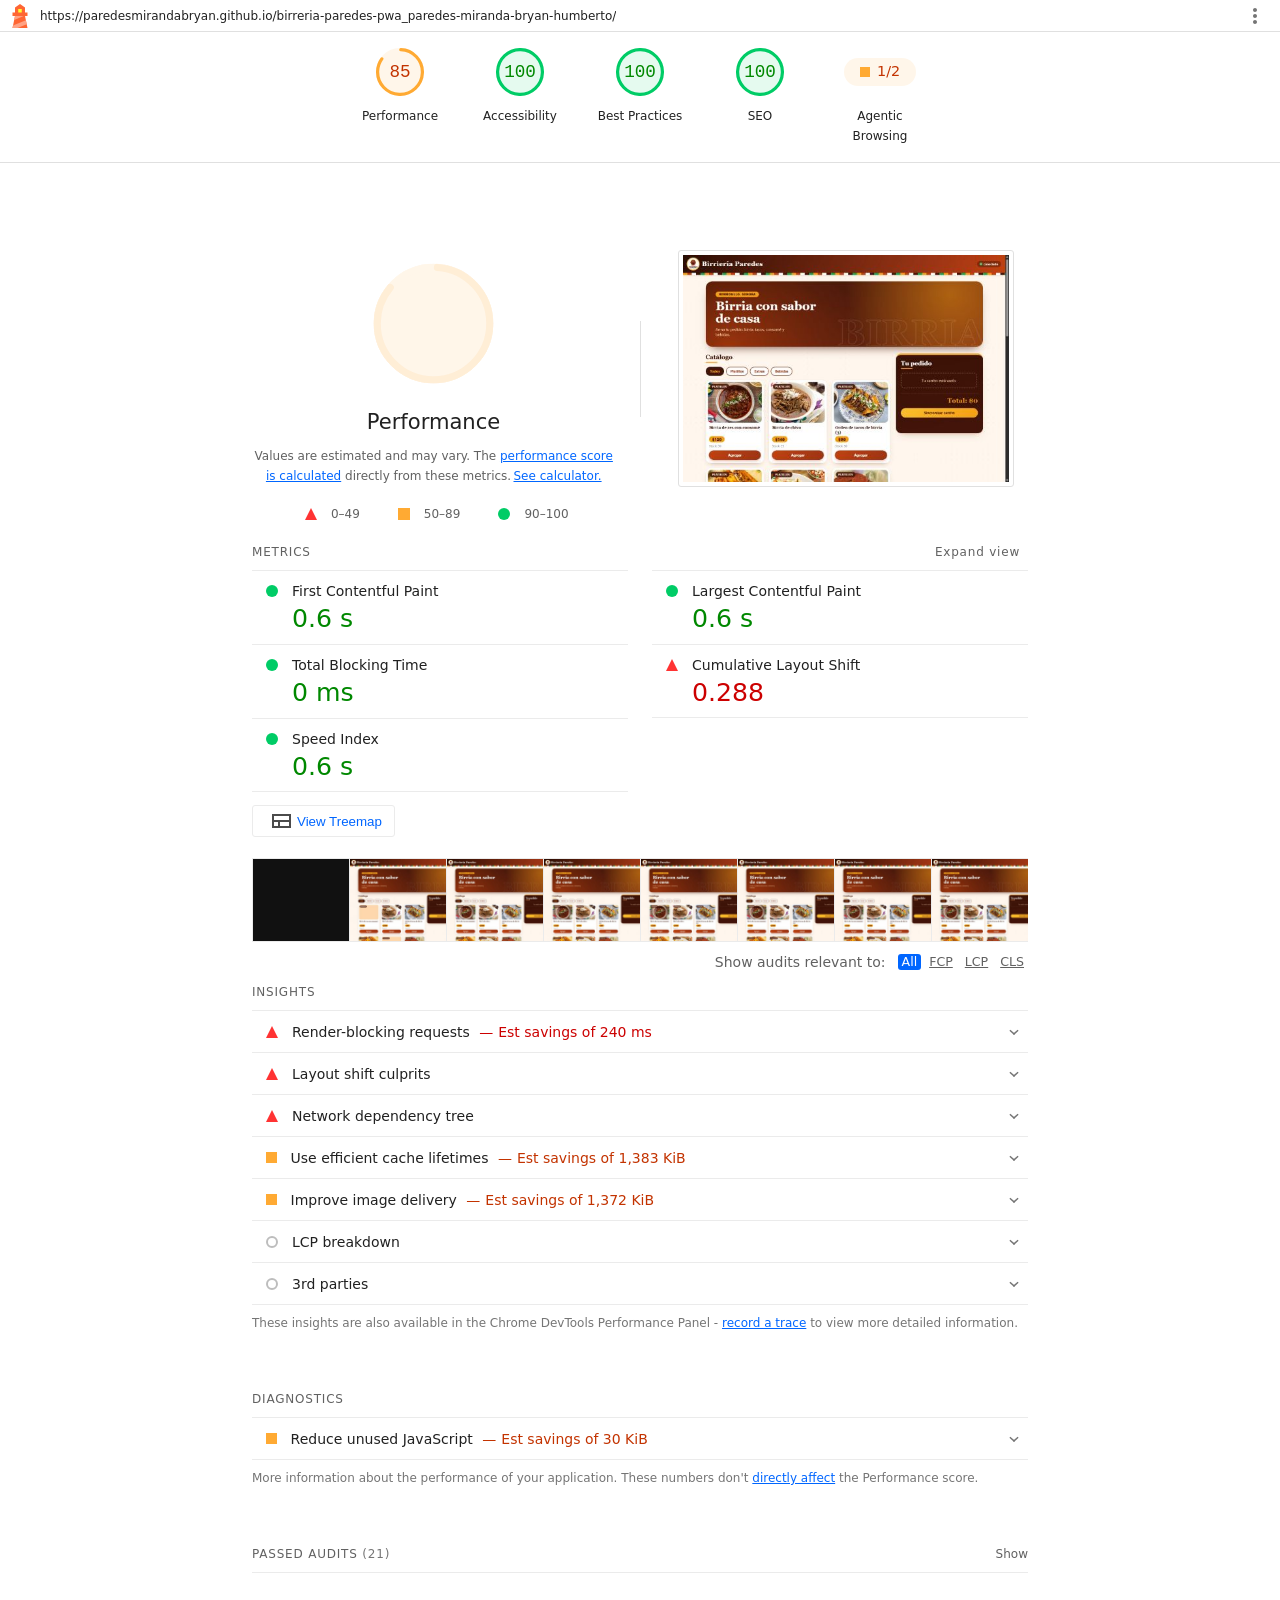
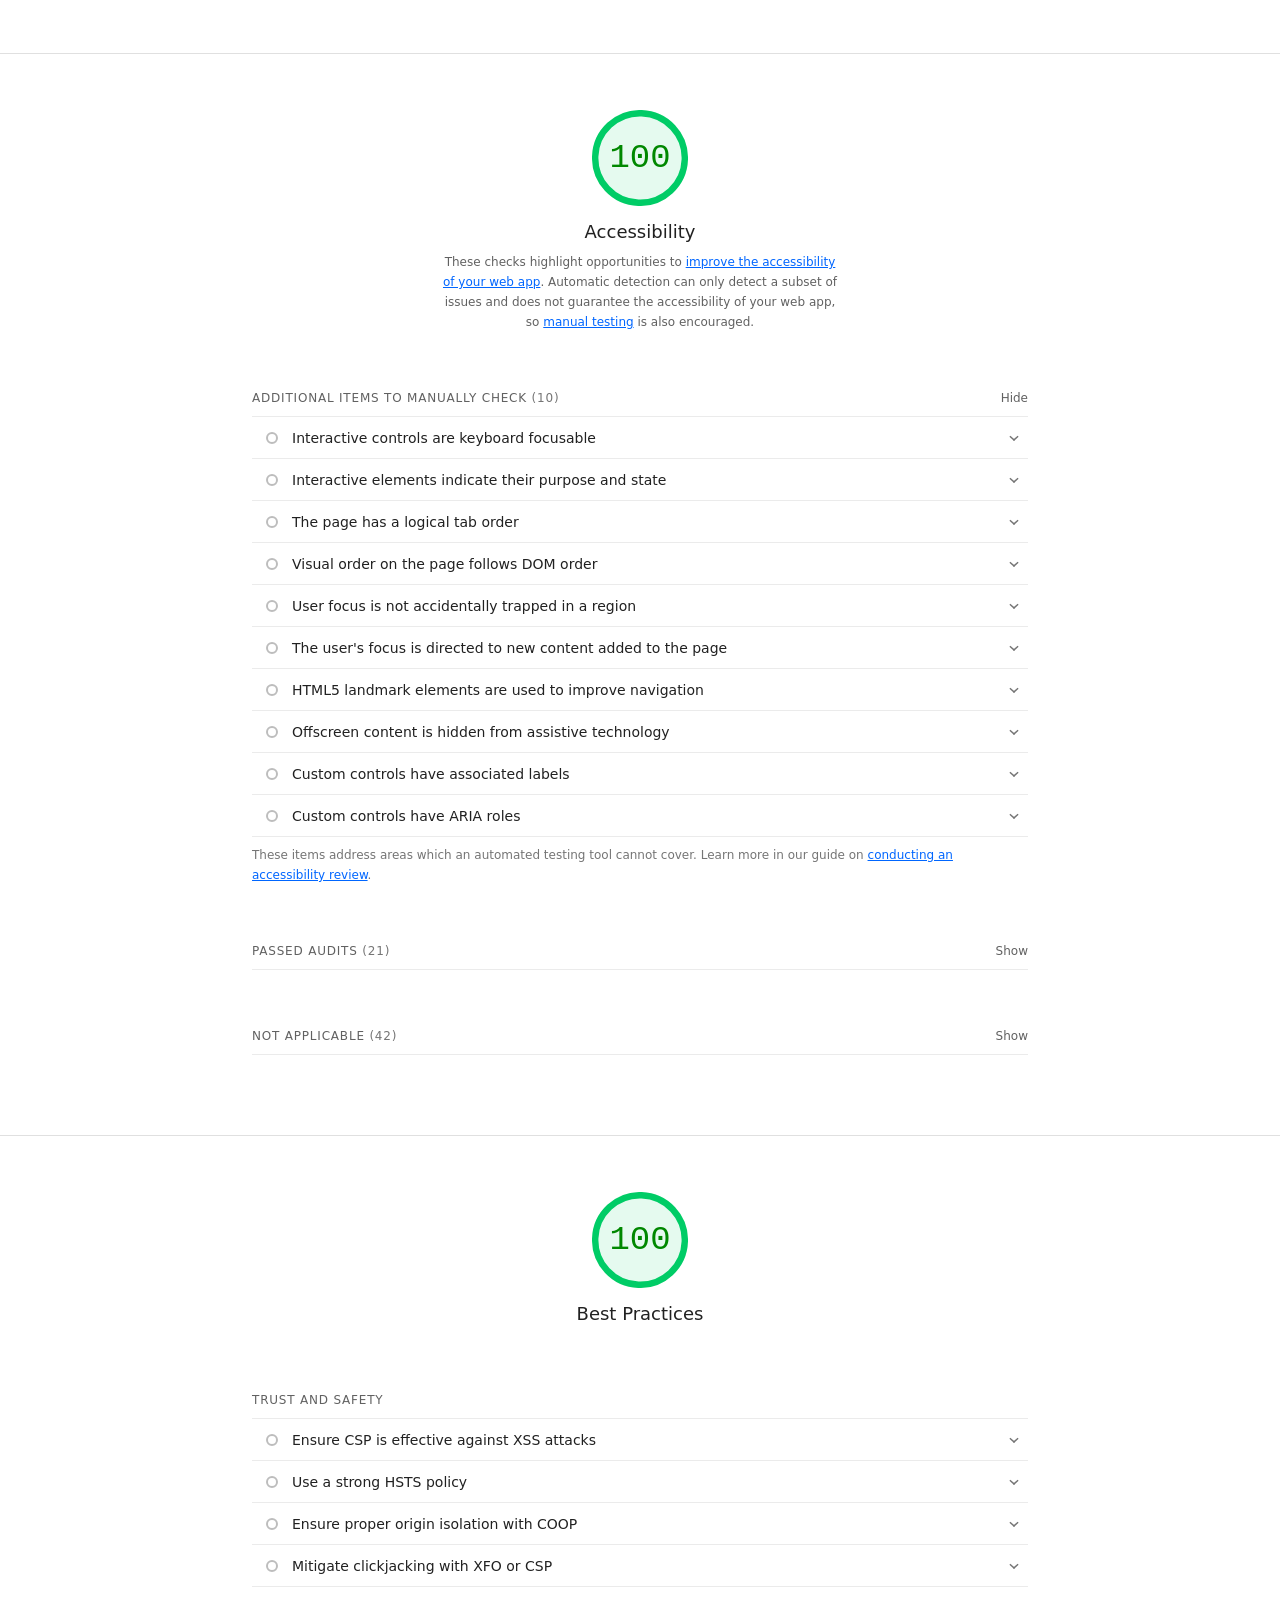
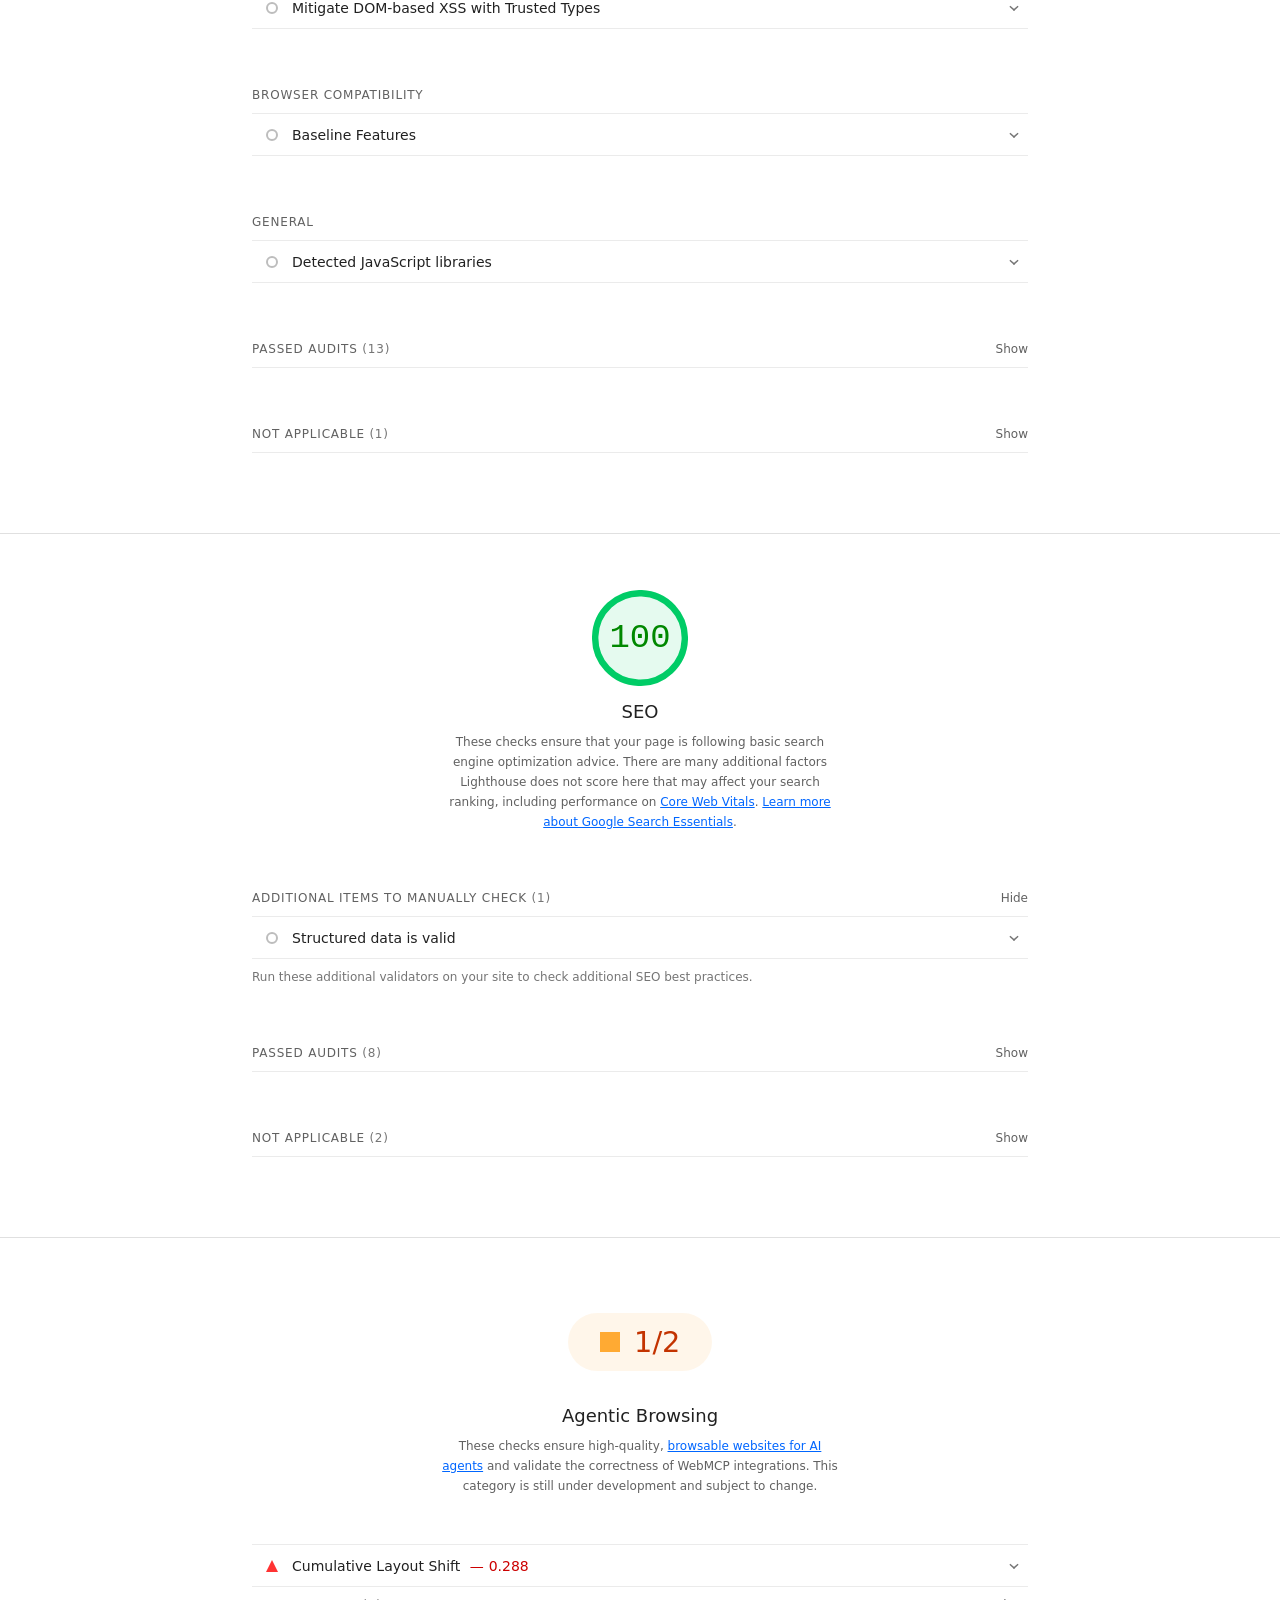
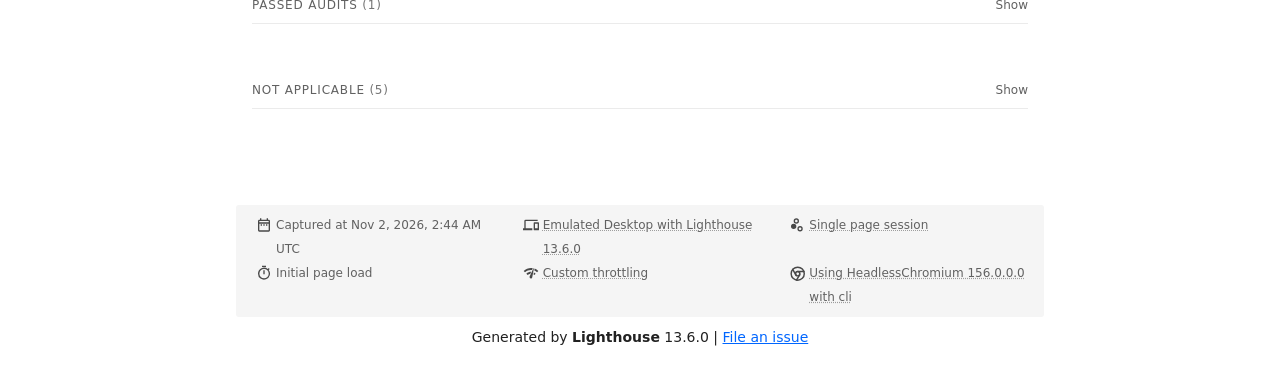
==== commit 6ea6b773: "Avance 4 - PAREDES MIRANDA BRYAN HUMBERTO: README con guía, capturas publicadas y reportes Lighthous" ====
--- a/docs/lighthouse-escritorio.html
+++ b/docs/lighthouse-escritorio.html
@@ -17,7 +17,7 @@
 
   <div id="lh-log"></div>
 
-  <script>window.__LIGHTHOUSE_JSON__ = {"lighthouseVersion":"13.6.0","requestedUrl":"http://localhost:5500/index.html","mainDocumentUrl":"http://localhost:5500/index.html","finalDisplayedUrl":"http://localhost:5500/index.html","finalUrl":"http://localhost:5500/index.html","fetchTime":"2026-10-31T01:11:30.238Z","gatherMode":"navigation","runWarnings":[],"userAgent":"Mozilla/5.0 (Windows NT 10.0; Win64; x64) AppleWebKit/537.36 (KHTML, like Gecko) HeadlessChrome/156.0.0.0 Safari/537.36","environment":{"networkUserAgent":"Mozilla/5.0 (Macintosh; Intel Mac OS X 10_15_7) AppleWebKit/537.36 (KHTML, like Gecko) Chrome/156.0.0.0 Safari/537.36","hostUserAgent":"Mozilla/5.0 (Windows NT 10.0; Win64; x64) AppleWebKit/537.36 (KHTML, like Gecko) HeadlessChrome/156.0.0.0 Safari/537.36","benchmarkIndex":3182.5,"credits":{"axe-core":"4.14.0","ard":"0.91 (f073b1e)"}},"audits":{"is-on-https":{"id":"is-on-https","title":"Uses HTTPS","description":"All sites should be protected with HTTPS, even ones that don't handle sensitive data. This includes avoiding [mixed content](https://developers.google.com/web/fundamentals/security/prevent-mixed-content/what-is-mixed-content), where some resources are loaded over HTTP despite the initial request being served over HTTPS. HTTPS prevents intruders from tampering with or passively listening in on the communications between your app and your users, and is a prerequisite for HTTP/2 and many new web platform APIs. [Learn more about HTTPS](https://developer.chrome.com/docs/lighthouse/pwa/is-on-https/).","score":1,"scoreDisplayMode":"binary","details":{"type":"table","headings":[{"key":"url","valueType":"url","label":"Insecure URL"},{"key":"resolution","valueType":"text","label":"Request Resolution"}],"items":[]}},"redirects-http":{"id":"redirects-http","title":"Redirects HTTP traffic to HTTPS","description":"Make sure that you redirect all HTTP traffic to HTTPS in order to enable secure web features for all your users. [Learn more](https://developer.chrome.com/docs/lighthouse/pwa/redirects-http/).","score":null,"scoreDisplayMode":"notApplicable"},"first-contentful-paint":{"id":"first-contentful-paint","title":"First Contentful Paint","description":"First Contentful Paint marks the time at which the first text or image is painted. [Learn more about the First Contentful Paint metric](https://developer.chrome.com/docs/lighthouse/performance/first-contentful-paint/).","score":1,"scoreDisplayMode":"numeric","numericValue":492.77880000000005,"numericUnit":"millisecond","displayValue":"0.5 s","scoringOptions":{"p10":934,"median":1600}},"largest-contentful-paint":{"id":"largest-contentful-paint","title":"Largest Contentful Paint","description":"Largest Contentful Paint marks the time at which the largest text or image is painted. [Learn more about the Largest Contentful Paint metric](https://developer.chrome.com/docs/lighthouse/performance/lighthouse-largest-contentful-paint/)","score":1,"scoreDisplayMode":"numeric","numericValue":492.77880000000005,"numericUnit":"millisecond","displayValue":"0.5 s","scoringOptions":{"p10":1200,"median":2400}},"speed-index":{"id":"speed-index","title":"Speed Index","description":"Speed Index shows how quickly the contents of a page are visibly populated. [Learn more about the Speed Index metric](https://developer.chrome.com/docs/lighthouse/performance/speed-index/).","score":1,"scoreDisplayMode":"numeric","numericValue":492.79566125189876,"numericUnit":"millisecond","displayValue":"0.5 s","scoringOptions":{"p10":1311,"median":2300}},"screenshot-thumbnails":{"id":"screenshot-thumbnails","title":"Screenshot Thumbnails","description":"This is what the load of your site looked like.","score":1,"scoreDisplayMode":"informative","details":{"type":"filmstrip","scale":3000,"items":[{"timing":375,"timestamp":74925740982,"data":"[data-uri]"},{"timing":750,"timestamp":74926115982,"data":"[data-uri]"},{"timing":1125,"timestamp":74926490982,"data":"[data-uri]"},{"timing":1500,"timestamp":74926865982,"data":"[data-uri]"},{"timing":1875,"timestamp":74927240982,"data":"[data-uri]"},{"timing":2250,"timestamp":74927615982,"data":"[data-uri]"},{"timing":2625,"timestamp":74927990982,"data":"[data-uri]"},{"timing":3000,"timestamp":74928365982,"data":"[data-uri]